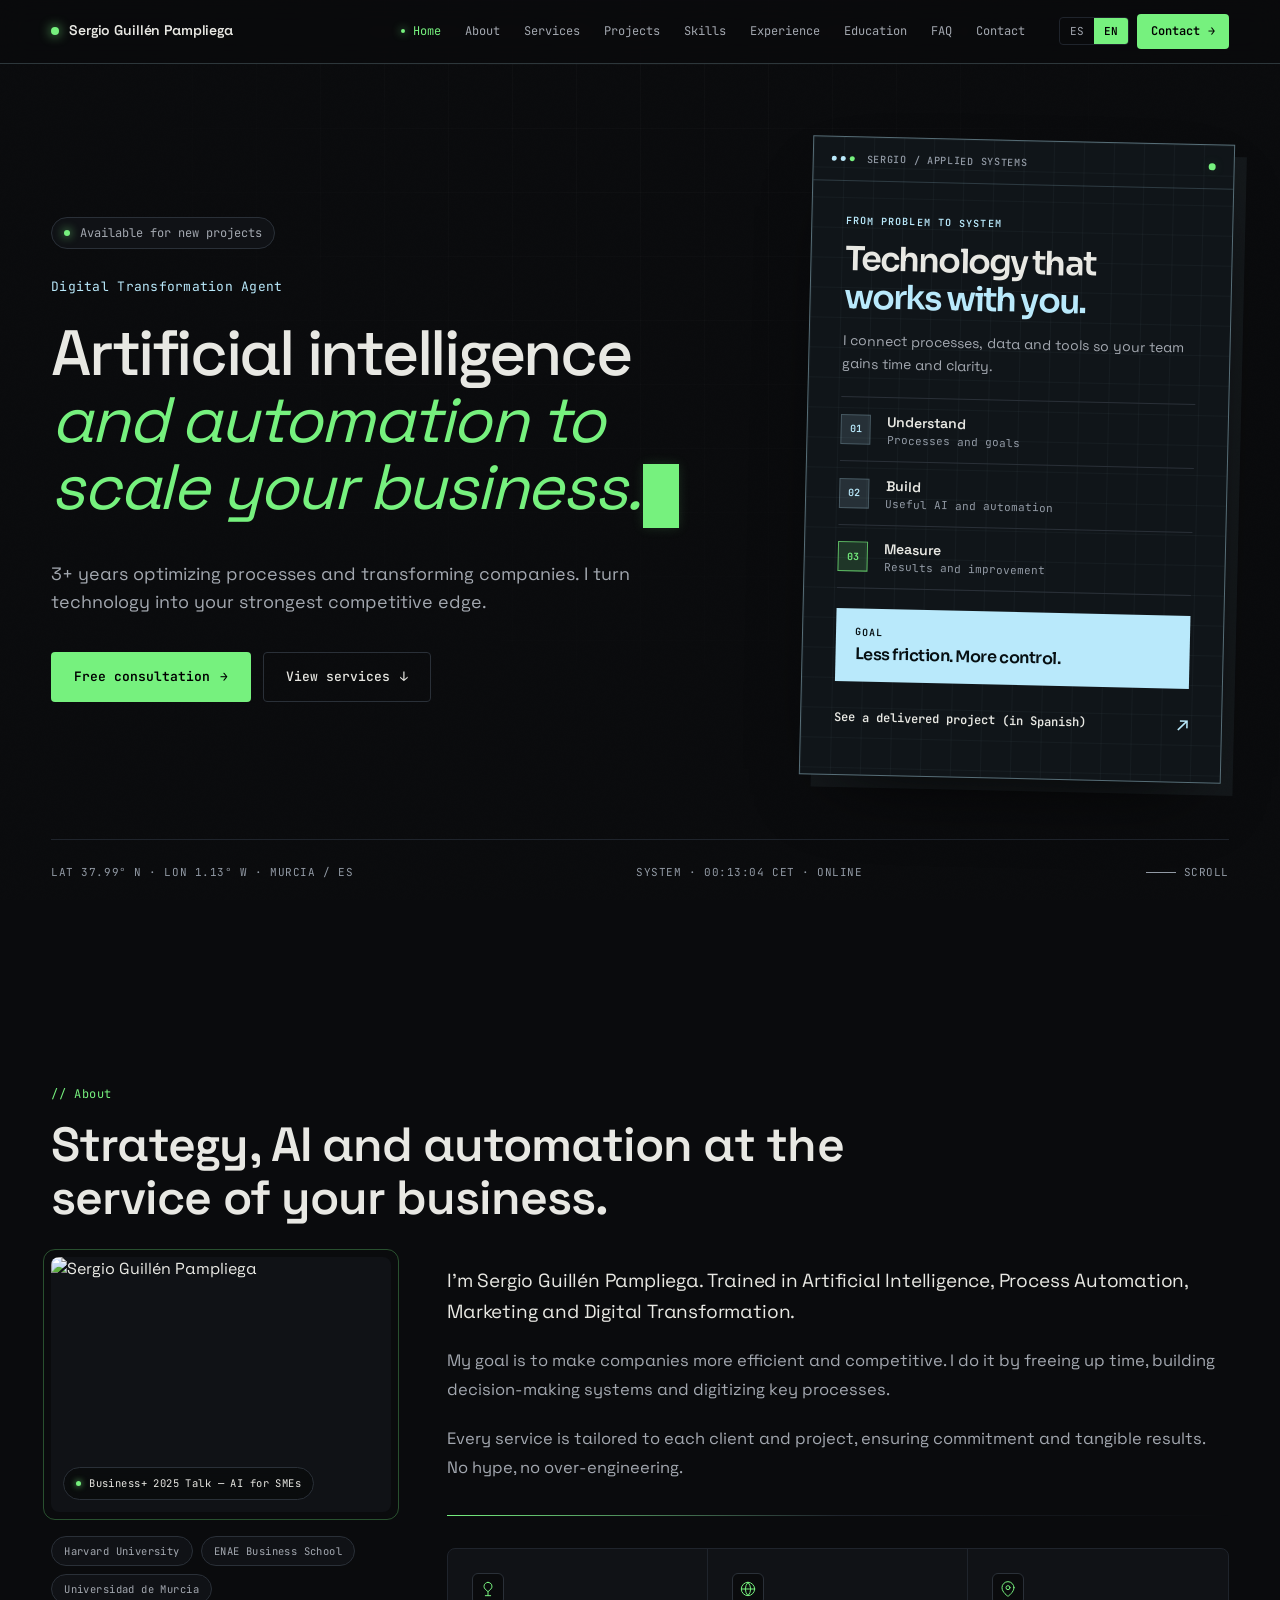
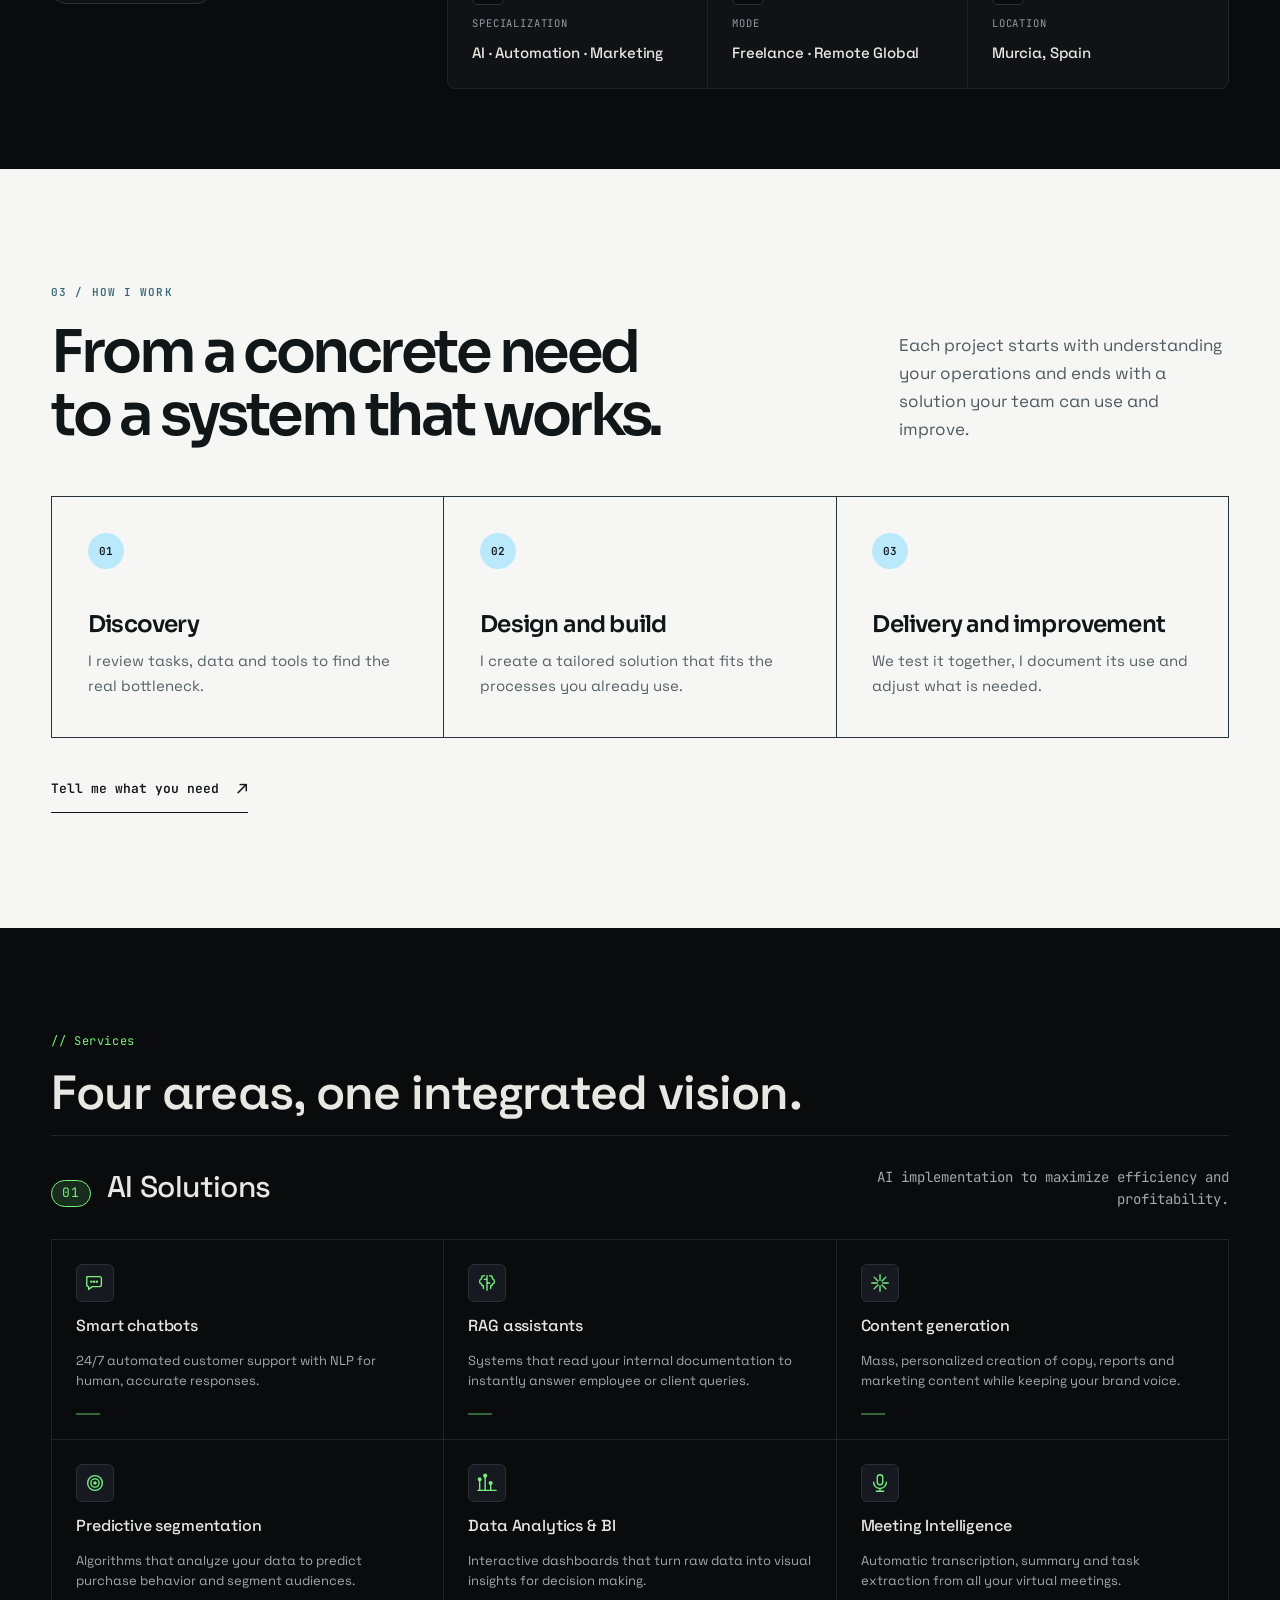
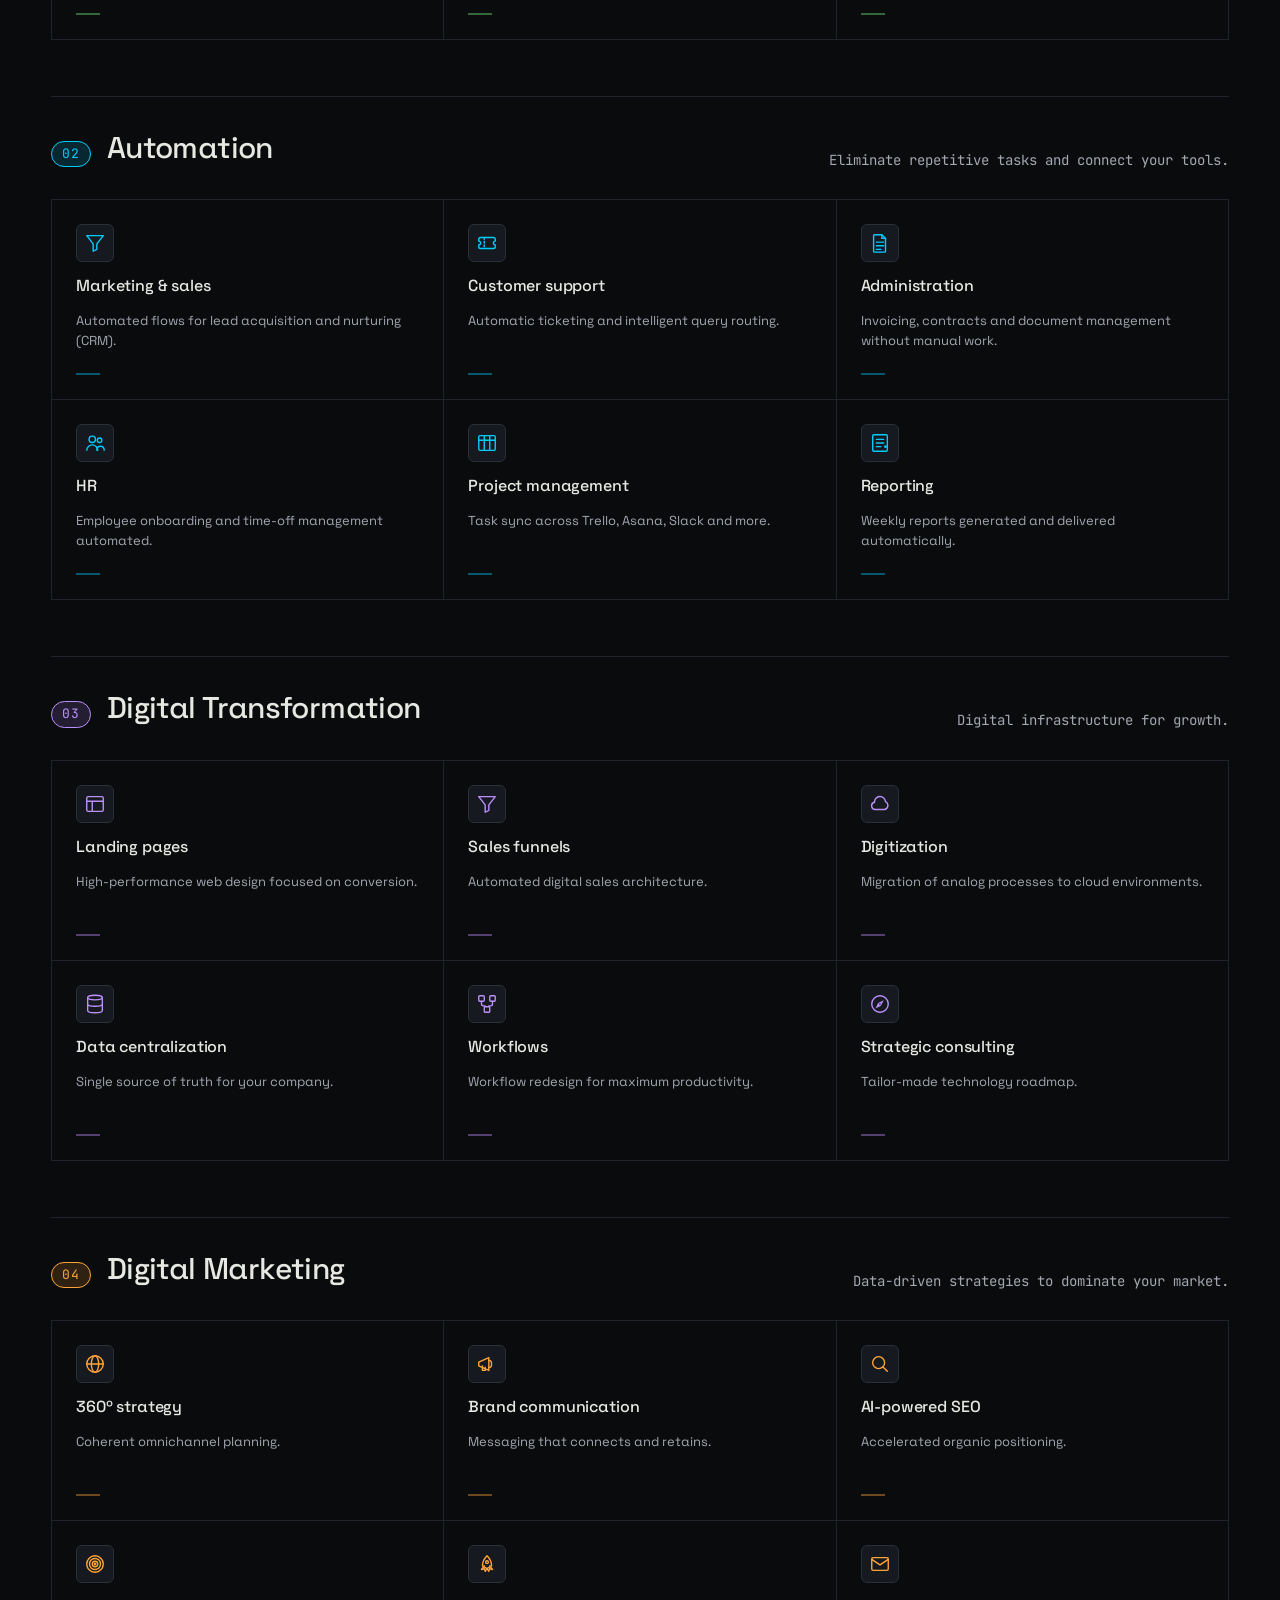
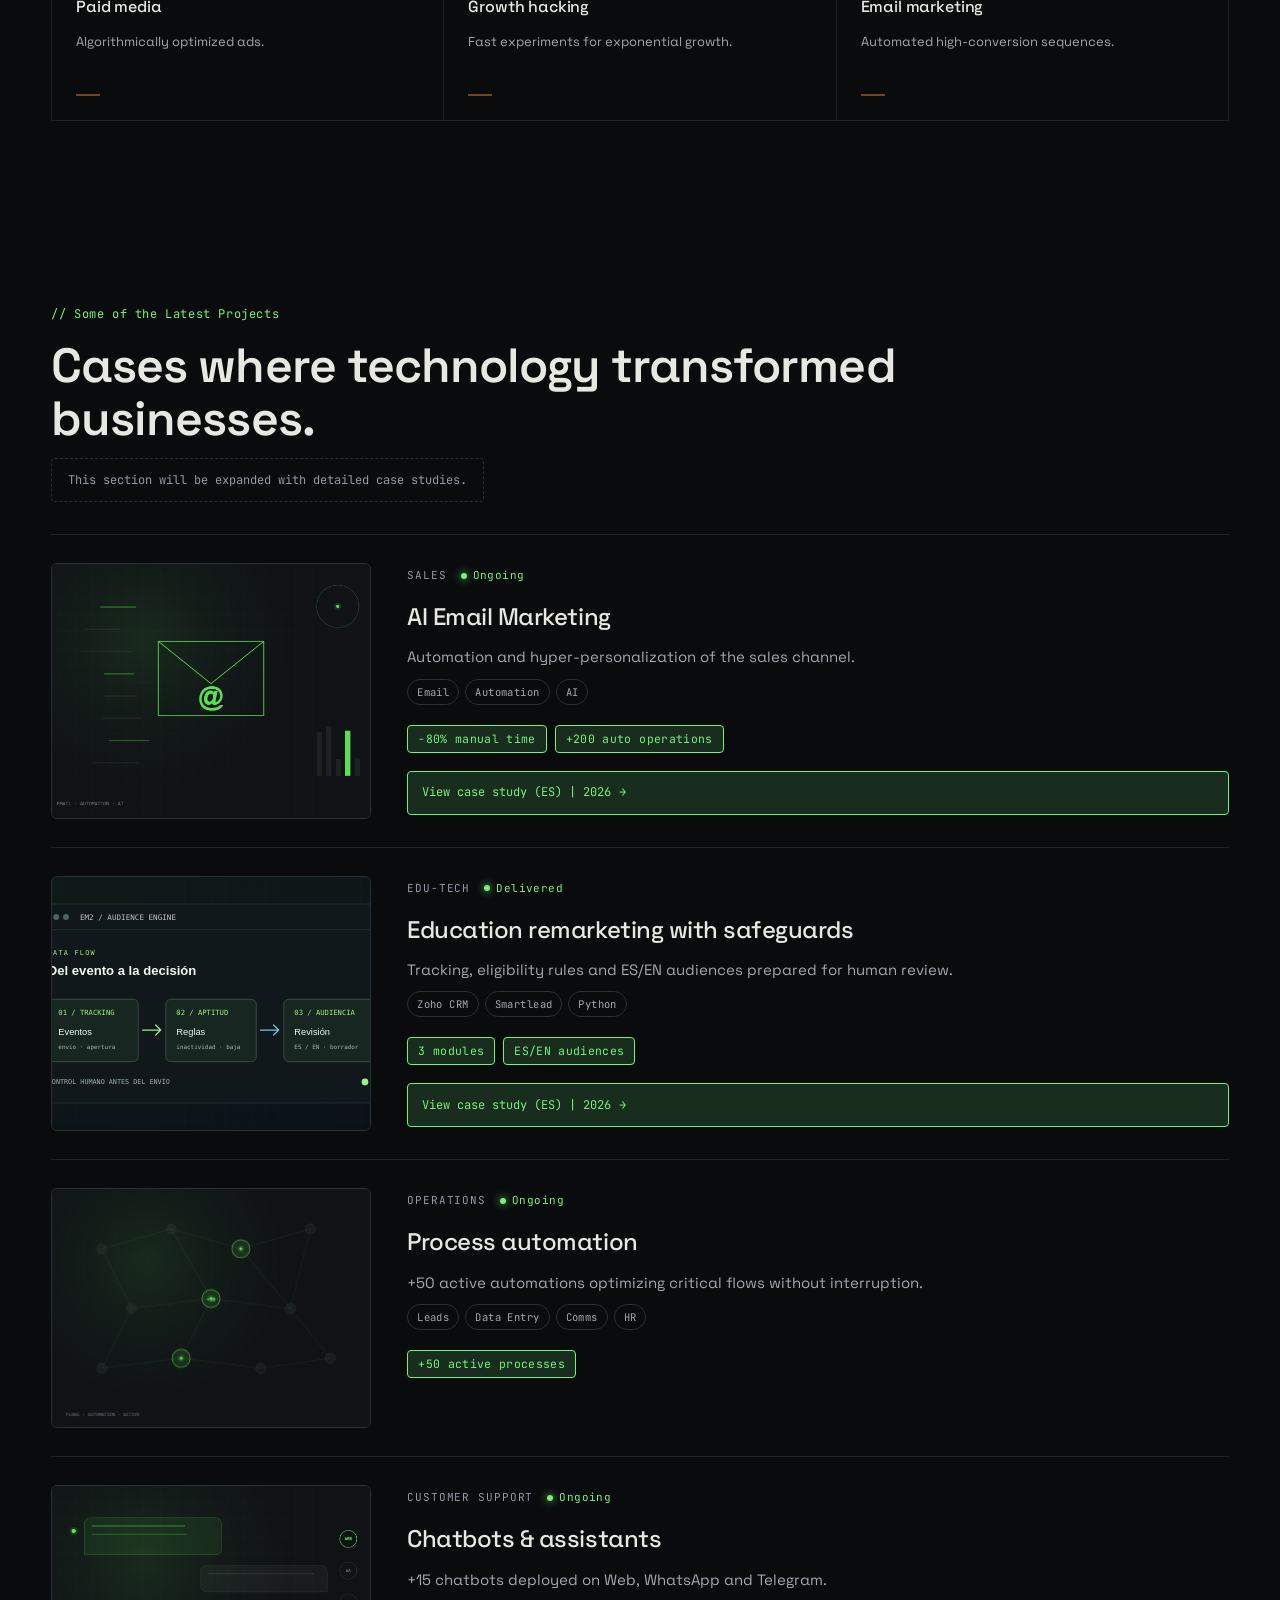
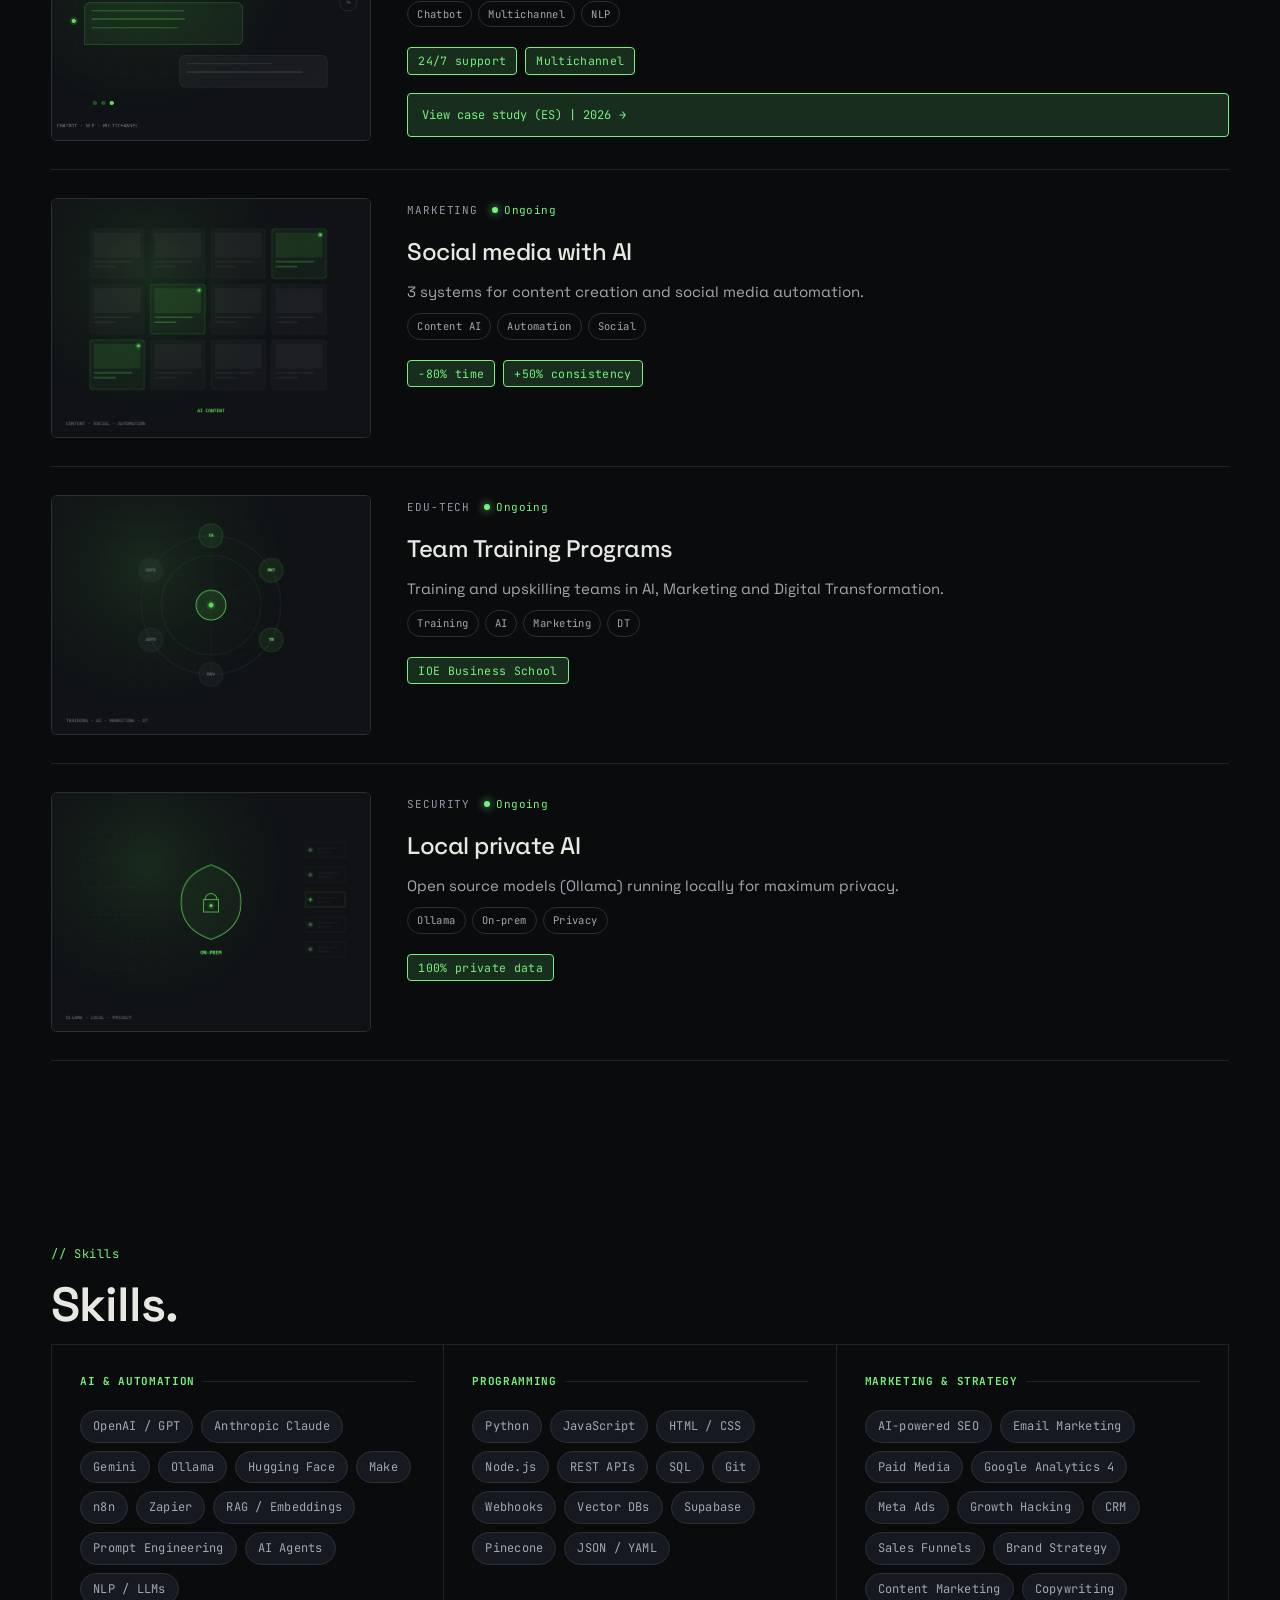
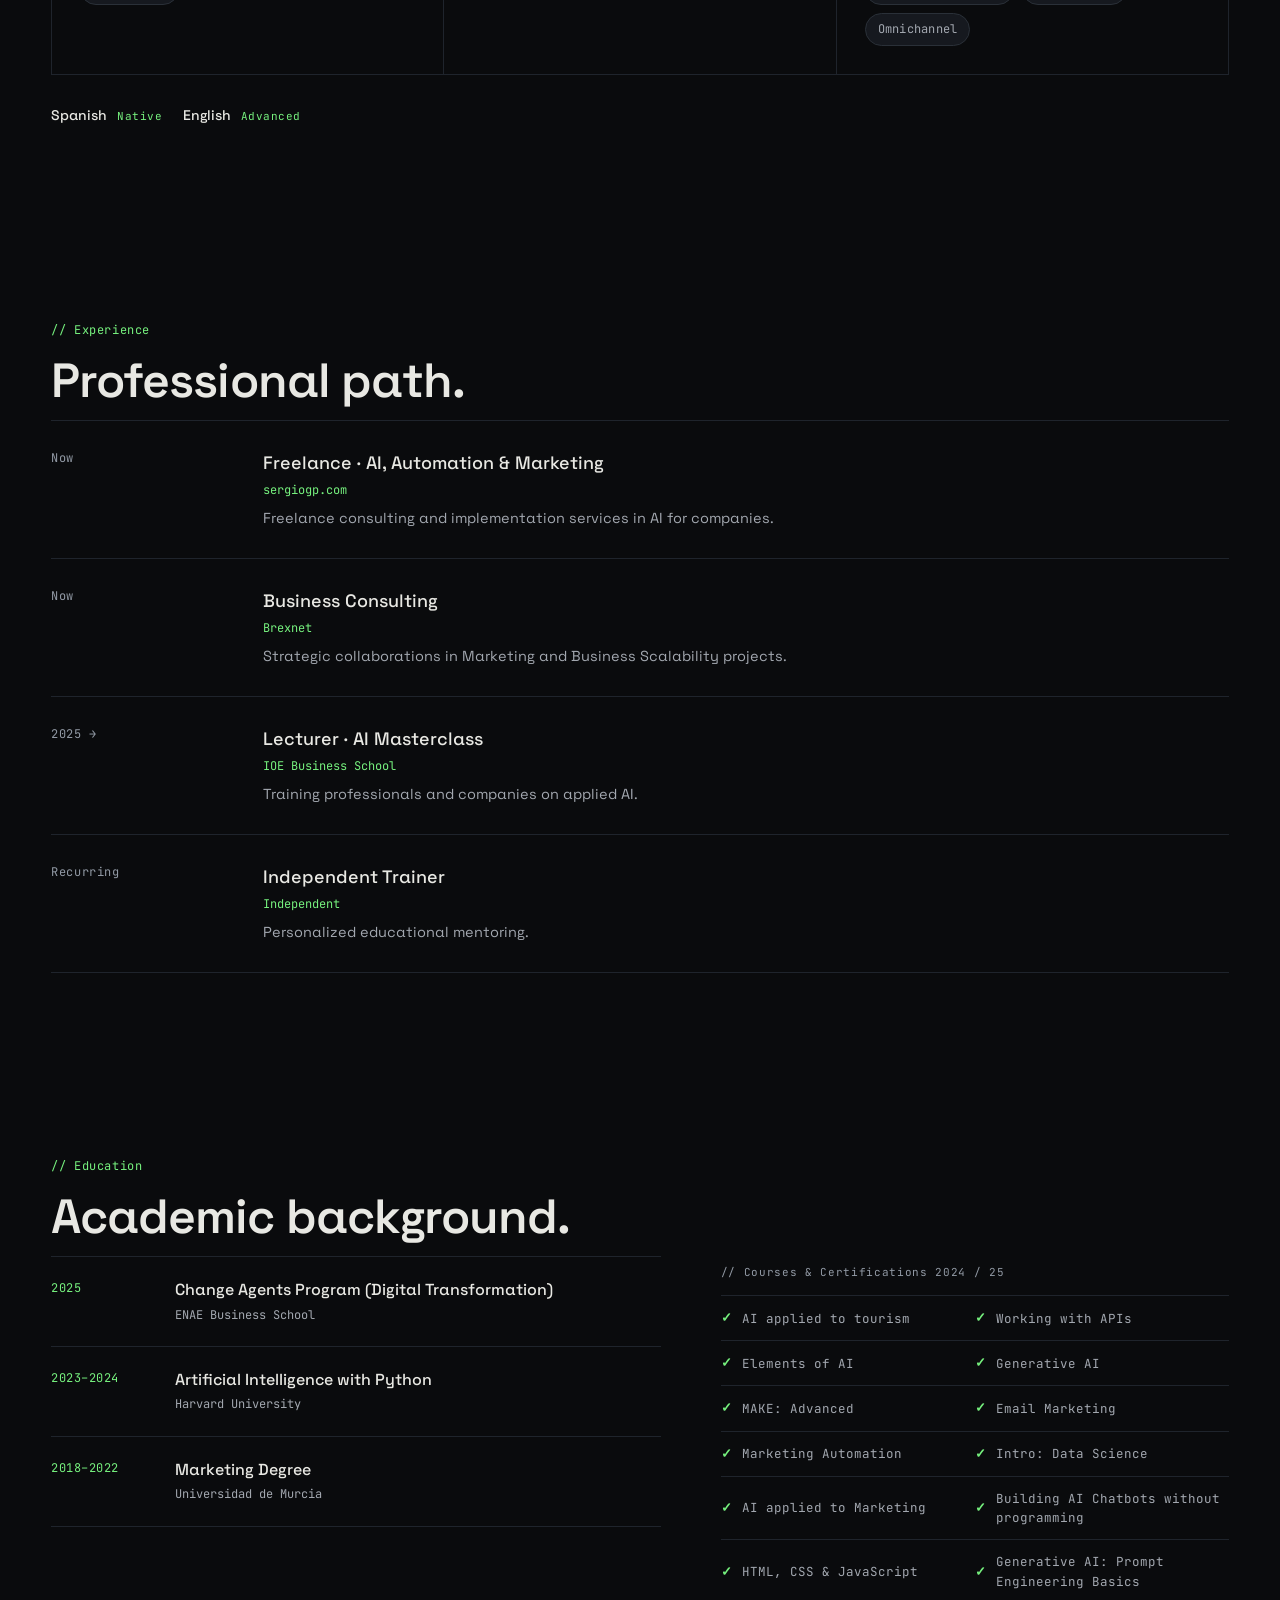
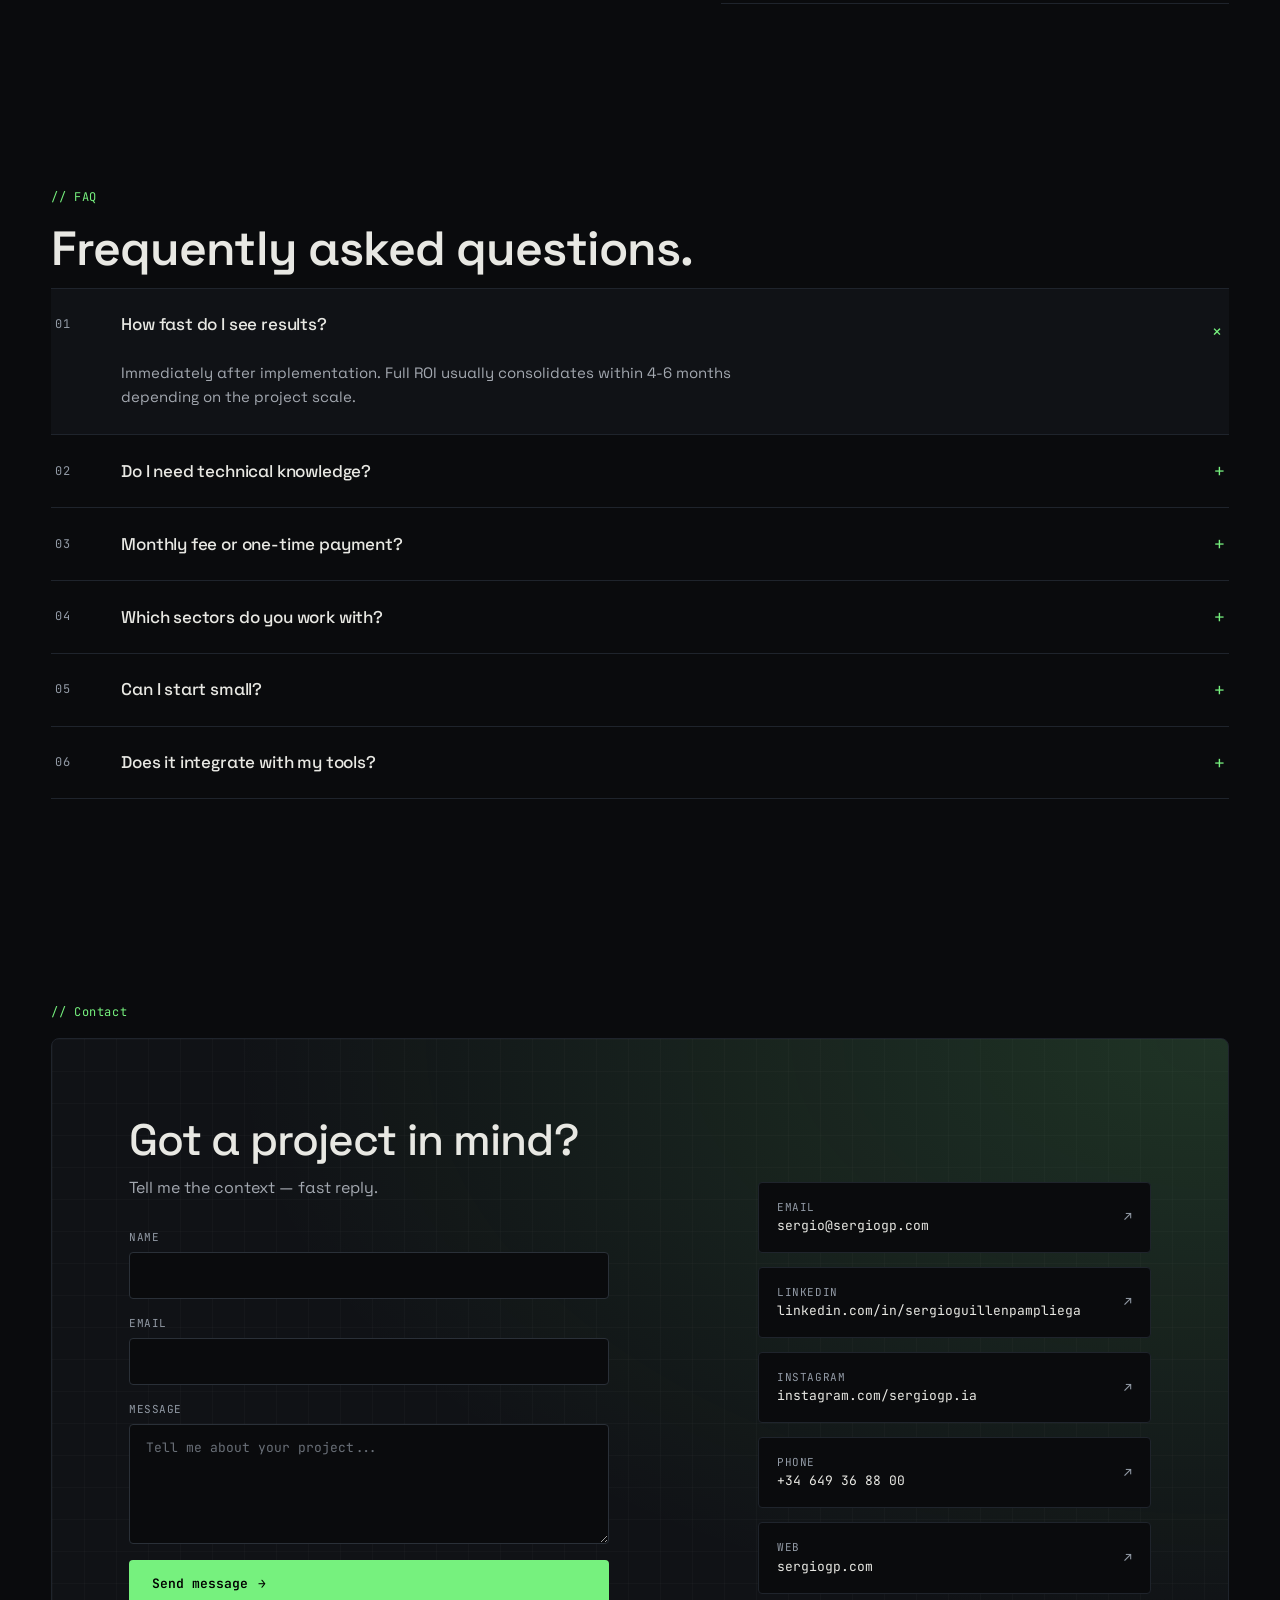
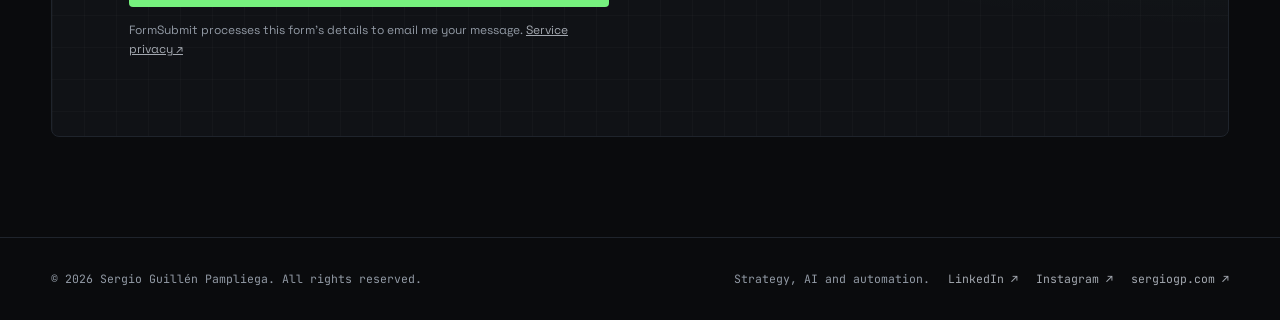
==== index.html @ fd32fcdc "Refine personal landing and document publishing workflow" ====
<!doctype html>
<html lang="es">
<head>
<meta charset="utf-8" />
<meta name="viewport" content="width=device-width, initial-scale=1" />
<title>Sergio Guillén Pampliega — IA, Automatización & Transformación Digital</title>
<meta name="description" content="Freelance experto en Inteligencia Artificial, automatización de procesos y transformación digital. Convierto la tecnología en tu mayor ventaja competitiva." />
<meta name="author" content="Sergio Guillén Pampliega" />
<meta name="theme-color" content="#0a0b0d" />
<link rel="icon" type="image/svg+xml" href="favicon.svg" />
<link rel="canonical" href="https://sergiogp.com/" />

<!-- Open Graph -->
<meta property="og:type" content="website" />
<meta property="og:url" content="https://sergiogp.com/" />
<meta property="og:title" content="Sergio Guillén Pampliega — IA & Automatización" />
<meta property="og:description" content="Freelance experto en IA, automatización y transformación digital. Estrategia y resultados tangibles." />
<meta property="og:image" content="https://res.cloudinary.com/dg3peytgm/image/upload/v1769559402/Ponencia_Recorte_sgw3g4.jpg" />
<meta property="og:locale" content="es_ES" />
<meta property="og:locale:alternate" content="en_US" />

<!-- Twitter -->
<meta name="twitter:card" content="summary_large_image" />
<meta name="twitter:title" content="Sergio Guillén Pampliega — IA & Automatización" />
<meta name="twitter:description" content="Freelance experto en IA, automatización y transformación digital." />
<meta name="twitter:image" content="https://res.cloudinary.com/dg3peytgm/image/upload/v1769559402/Ponencia_Recorte_sgw3g4.jpg" />

<link rel="preconnect" href="https://fonts.googleapis.com">
<link rel="preconnect" href="https://fonts.gstatic.com" crossorigin>
<link href="https://fonts.googleapis.com/css2?family=Space+Grotesk:wght@400;500;600;700&family=JetBrains+Mono:wght@400;500;600&family=Sora:wght@600;700&display=swap" rel="stylesheet">
<link rel="stylesheet" href="styles.css">

<script type="application/ld+json">
{
  "@context": "https://schema.org",
  "@type": "Person",
  "name": "Sergio Guillén Pampliega",
  "url": "https://sergiogp.com",
  "image": "https://res.cloudinary.com/dg3peytgm/image/upload/v1769542383/yo_terraza_celohz.png",
  "jobTitle": "Agente de Transformación Digital · IA & Automatización",
  "email": "mailto:sergio@sergiogp.com",
  "telephone": "+34 649 36 88 00",
  "address": { "@type": "PostalAddress", "addressLocality": "Murcia", "addressCountry": "ES" },
  "sameAs": [
    "https://www.linkedin.com/in/sergioguillenpampliega",
    "https://www.instagram.com/sergiogp.ia/"
  ],
  "alumniOf": [
    { "@type": "EducationalOrganization", "name": "Harvard University" },
    { "@type": "EducationalOrganization", "name": "Universidad de Murcia" },
    { "@type": "EducationalOrganization", "name": "ENAE Business School" }
  ]
}
</script>
</head>
<body>

<a class="skip-link" id="skip-link" href="#main-content">Saltar al contenido</a>

<div class="grid-bg"></div>
<div class="noise"></div>

<header class="nav">
  <div class="nav-inner">
    <a href="#home" class="brand">
      <span class="brand-dot"></span>
      <span class="brand-name">Sergio Guillén Pampliega</span>
    </a>
    <nav class="nav-links" id="nav-links" aria-label="Navegación principal"></nav>
    <div class="nav-actions">
      <div class="lang-switch">
        <button type="button" data-lang="es" class="active" aria-label="Español" aria-pressed="true">ES</button>
        <button type="button" data-lang="en" aria-label="English" aria-pressed="false">EN</button>
      </div>
      <a href="#contact" class="nav-cta"><span class="nav-cta-text">Contacto</span></a>
      <button type="button" class="hamburger" id="hamburger" aria-label="Abrir menú" aria-controls="mobile-menu" aria-expanded="false">
        <span></span><span></span><span></span>
      </button>
    </div>
  </div>
  <div class="mobile-menu" id="mobile-menu">
    <nav class="mobile-nav" id="mobile-nav" aria-label="Navegación móvil"></nav>
  </div>
</header>

<main id="main-content" tabindex="-1">

  <!-- HERO -->
  <section id="home" class="hero" data-screen-label="01 Hero">
    <div class="hero-grid">
      <div class="hero-left">
        <div class="hero-status">
          <span class="dot"></span>
          <span id="hero-status-text">Disponible para nuevos proyectos</span>
        </div>
        <div class="hero-role" id="hero-role">Agente de Transformación Digital</div>
        <h1 class="hero-title" id="hero-title">Inteligencia artificial y automatización para escalar tu negocio.</h1>
        <p class="hero-sub" id="hero-sub">Más de 3 años optimizando procesos y transformando empresas. Convierto la tecnología en tu mayor ventaja competitiva.</p>
        <div class="hero-ctas">
          <a href="#contact" class="btn btn-primary" id="hero-cta-primary">Consultoría gratuita →</a>
          <a href="#services" class="btn btn-ghost" id="hero-cta-secondary">Ver servicios ↓</a>
        </div>
      </div>
      <aside class="hero-system" aria-labelledby="hero-system-heading">
        <div class="system-frame">
          <div class="system-bar">
            <span class="system-mark" aria-hidden="true"><i></i><i></i><i></i></span>
            <span id="system-bar-label">SERGIO / SISTEMAS APLICADOS</span>
            <span class="system-signal" aria-hidden="true"></span>
          </div>
          <div class="system-content">
            <span class="system-kicker" id="system-kicker">DEL PROBLEMA AL SISTEMA</span>
            <h2 class="system-heading" id="hero-system-heading">Tecnología que <em>trabaja contigo.</em></h2>
            <p class="system-intro" id="system-intro">Conecto procesos, datos y herramientas para que tu equipo gane tiempo y claridad.</p>
            <ol class="system-flow" aria-label="Fases del trabajo">
              <li><span class="system-step-num">01</span><div><strong id="system-step-1">Entender</strong><small id="system-step-1-detail">Procesos y objetivos</small></div></li>
              <li><span class="system-step-num">02</span><div><strong id="system-step-2">Construir</strong><small id="system-step-2-detail">IA y automatización útil</small></div></li>
              <li><span class="system-step-num">03</span><div><strong id="system-step-3">Medir</strong><small id="system-step-3-detail">Resultados y mejora</small></div></li>
            </ol>
            <div class="system-result"><span id="system-result-label">OBJETIVO</span><strong id="system-result">Menos fricción. Más control.</strong></div>
            <a class="system-link" href="caso-exito-remarketing-educativo.html"><span id="system-link-text">Ver un proyecto entregado</span><span aria-hidden="true">↗</span></a>
          </div>
        </div>
      </aside>
    </div>
    <div class="hero-meta">
      <span id="hero-coords"></span>
      <span><span id="hero-time-label"></span> · <span id="hero-clock"></span></span>
      <span class="scroll-hint" id="hero-scroll"></span>
    </div>
  </section>

  <!-- ABOUT -->
  <section id="about" data-screen-label="02 About">
    <div class="reveal">
      <div class="kicker" id="about-kicker"></div>
      <h2 class="section-title" id="about-title"></h2>
    </div>
    <div class="about-layout reveal">
      <div class="about-portrait">
        <figure class="about-photo">
          <img id="about-photo-img" alt="" width="1448" height="1070" loading="lazy" decoding="async" />
          <div class="about-photo-frame"></div>
          <figcaption>
            <span class="dot"></span>
            <span id="about-photo-caption"></span>
          </figcaption>
        </figure>
        <div class="about-credentials" id="about-credentials"></div>
      </div>
      <div class="about-content">
        <div class="about-body" id="about-body"></div>
        <div class="about-divider"></div>
        <div class="about-stats-row" id="about-stats"></div>
      </div>
    </div>
  </section>

  <!-- APPROACH -->
  <section id="approach" class="approach-band" data-screen-label="03 Approach">
    <div class="approach-inner">
      <div class="approach-top reveal">
        <span class="approach-kicker" id="approach-kicker">03 / CÓMO TRABAJO</span>
        <h2 id="approach-title">De una necesidad concreta a un sistema que funciona.</h2>
        <p id="approach-intro">Cada proyecto empieza por entender tu operación y termina con una solución que tu equipo puede usar y mejorar.</p>
      </div>
      <ol class="approach-steps reveal">
        <li><span>01</span><h3 id="approach-step-1">Diagnóstico</h3><p id="approach-step-1-detail">Reviso tareas, datos y herramientas para encontrar el cuello de botella real.</p></li>
        <li><span>02</span><h3 id="approach-step-2">Diseño y construcción</h3><p id="approach-step-2-detail">Creo una solución a medida que encaja con los procesos que ya utilizas.</p></li>
        <li><span>03</span><h3 id="approach-step-3">Entrega y mejora</h3><p id="approach-step-3-detail">La pruebo contigo, documento su uso y ajusto lo que haga falta.</p></li>
      </ol>
      <a class="approach-cta" href="#contact"><span id="approach-cta-text">Cuéntame qué necesitas</span><span aria-hidden="true">↗</span></a>
    </div>
  </section>

  <!-- SERVICES (4 areas) -->
  <section id="services" data-screen-label="04 Services">
    <div class="reveal">
      <div class="kicker" id="services-kicker"></div>
      <h2 class="section-title" id="services-title"></h2>
    </div>
    <div class="reveal" id="services-areas"></div>
  </section>

  <!-- PROJECTS -->
  <section id="projects" data-screen-label="05 Projects">
    <div class="reveal">
      <div class="kicker" id="projects-kicker"></div>
      <h2 class="section-title" id="projects-title"></h2>
      <div class="projects-note" id="projects-note"></div>
    </div>
    <div class="projects-list reveal" id="projects-list"></div>
  </section>

  <!-- SKILLS -->
  <section id="skills" data-screen-label="06 Skills">
    <div class="reveal">
      <div class="kicker" id="skills-kicker"></div>
      <h2 class="section-title" id="skills-title"></h2>
    </div>
    <div class="skills-grid reveal" id="skills-grid"></div>
    <div class="langs-inline reveal" id="langs-list"></div>
  </section>

  <!-- EXPERIENCE -->
  <section id="experience" data-screen-label="07 Experience">
    <div class="reveal">
      <div class="kicker" id="experience-kicker"></div>
      <h2 class="section-title" id="experience-title"></h2>
    </div>
    <div class="timeline reveal" id="experience-list"></div>
  </section>

  <!-- EDUCATION + COURSES -->
  <section id="education" data-screen-label="08 Education">
    <div class="reveal">
      <div class="kicker" id="education-kicker"></div>
      <h2 class="section-title" id="education-title"></h2>
    </div>
    <div class="edu-grid">
      <div class="edu-list reveal" id="education-list"></div>
      <div class="reveal">
        <div class="sub-kicker" id="courses-kicker-sub"></div>
        <div class="courses-list" id="courses-list"></div>
      </div>
    </div>
  </section>

  <!-- FAQ -->
  <section id="faq" data-screen-label="09 FAQ">
    <div class="reveal">
      <div class="kicker" id="faq-kicker"></div>
      <h2 class="section-title" id="faq-title"></h2>
    </div>
    <div class="faq-list reveal" id="faq-list"></div>
  </section>

  <!-- CONTACT -->
  <section id="contact" class="contact-section" data-screen-label="10 Contact">
    <div class="reveal">
      <div class="kicker" id="contact-kicker"></div>
    </div>
    <div class="contact-card reveal">
      <div>
        <h2 class="contact-title" id="contact-title"></h2>
        <p class="contact-sub" id="contact-sub"></p>
        <form id="contact-form" class="contact-form" action="https://formsubmit.co/sergio@sergiogp.com" method="POST">
          <input type="hidden" name="_subject" value="Nuevo mensaje desde sergiogp.com" />
          <input type="hidden" name="_next" value="https://sergiogp.com/gracias.html" />
          <input type="hidden" name="_url" value="https://sergiogp.com/#contact" />
          <div class="contact-field">
            <label id="form-label-name" for="contact-name">Nombre</label>
            <input id="contact-name" type="text" name="name" required maxlength="100" autocomplete="name" />
          </div>
          <div class="contact-field">
            <label id="form-label-email" for="contact-email">Email</label>
            <input id="contact-email" type="email" name="email" required maxlength="254" autocomplete="email" />
          </div>
          <div class="contact-field">
            <label id="form-label-message" for="form-msg">Mensaje</label>
            <textarea id="form-msg" name="message" required maxlength="5000"></textarea>
          </div>
          <input type="text" name="_honey" tabindex="-1" autocomplete="off" style="display:none" aria-hidden="true" />
          <button type="submit" class="btn btn-primary">
            <span id="contact-cta-text">Enviar mensaje</span> <span class="arr">→</span>
          </button>
        </form>
        <p class="contact-form-note"><span id="contact-form-note">FormSubmit tramita los datos del formulario para enviarme el mensaje por correo.</span> <a id="contact-privacy-link" href="https://formsubmit.co/privacy" target="_blank" rel="noopener">Privacidad del servicio ↗</a></p>
      </div>
      <div class="contact-info" id="contact-info"></div>
    </div>
  </section>

</main>

<footer>
  <div class="left">
    <span id="footer-rights"></span>
  </div>
  <div class="right">
    <span id="footer-tagline"></span>
    <a href="https://www.linkedin.com/in/sergioguillenpampliega" target="_blank" rel="noopener">LinkedIn ↗</a>
    <a href="https://www.instagram.com/sergiogp.ia/" target="_blank" rel="noopener">Instagram ↗</a>
    <a href="https://sergiogp.com" target="_blank" rel="noopener">sergiogp.com ↗</a>
  </div>
</footer>

<script src="data.js"></script>
<script src="icons.js"></script>
<script src="app.js"></script>
</body>
</html>
---- styles.css ----
/* Identidad personal: verde de sistemas y azul claro de apoyo. */
:root {
  --bg: #0a0b0d;
  --bg-2: #101216;
  --bg-3: #16191f;
  --line: #1f242c;
  --line-2: #2a3038;
  --fg: #e8e8e3;
  --fg-2: #a3a8b0;
  --fg-3: #929aa5;
  --accent: oklch(0.86 0.19 145);
  --accent-2: oklch(0.7 0.15 145);
  --accent-glow: oklch(0.86 0.19 145 / 0.15);
  --brand-blue: #b9e9fb;
  --brand-blue-soft: rgba(185, 233, 251, 0.13);
  --warn: oklch(0.8 0.15 60);
  --font-sans: "Space Grotesk", "Helvetica Neue", Helvetica, Arial, sans-serif;
  --font-display: "Sora", "Space Grotesk", Helvetica, Arial, sans-serif;
  --font-mono: "JetBrains Mono", ui-monospace, "SF Mono", Menlo, monospace;
  --maxw: 1280px;
  --pad: clamp(20px, 4vw, 60px);
  --r: 4px;
}

* { box-sizing: border-box; }
html, body { margin: 0; padding: 0; }
html { scroll-behavior: smooth; color-scheme: dark; }
button, a { touch-action: manipulation; }
:where(a, button, input, textarea, summary):focus-visible {
  outline: 2px solid var(--brand-blue);
  outline-offset: 4px;
}
.skip-link {
  position: fixed;
  top: 8px;
  left: var(--pad);
  z-index: 100;
  transform: translateY(-160%);
  padding: 10px 14px;
  background: var(--brand-blue);
  color: #0a0b0d;
  font: 600 13px var(--font-mono);
  text-decoration: none;
}
.skip-link:focus { transform: translateY(0); }
body {
  font-family: var(--font-sans);
  background: var(--bg);
  color: var(--fg);
  font-size: 16px;
  line-height: 1.55;
  font-feature-settings: "ss01", "ss02";
  overflow-x: hidden;
  -webkit-font-smoothing: antialiased;
}

/* Background grid */
.grid-bg {
  position: fixed;
  inset: 0;
  background-image:
    linear-gradient(to right, rgba(255,255,255,0.025) 1px, transparent 1px),
    linear-gradient(to bottom, rgba(255,255,255,0.025) 1px, transparent 1px);
  background-size: 64px 64px;
  pointer-events: none;
  z-index: 0;
  mask-image: radial-gradient(ellipse at top, black 0%, transparent 70%);
}
.noise {
  position: fixed;
  inset: 0;
  pointer-events: none;
  z-index: 1;
  opacity: 0.03;
  mix-blend-mode: overlay;
  background-image: url("data:image/svg+xml;utf8,<svg xmlns='http://www.w3.org/2000/svg' width='200' height='200'><filter id='n'><feTurbulence type='fractalNoise' baseFrequency='0.9' numOctaves='2'/></filter><rect width='100%' height='100%' filter='url(%23n)' opacity='0.6'/></svg>");
}

/* TOP NAV */
.nav {
  position: fixed;
  top: 0; left: 0; right: 0;
  z-index: 50;
  backdrop-filter: blur(14px);
  background: rgba(10, 11, 13, 0.72);
  border-bottom: 1px solid rgba(185, 233, 251, 0.2);
}
.nav-inner {
  max-width: var(--maxw);
  margin: 0 auto;
  padding: 14px var(--pad);
  display: flex;
  align-items: center;
  gap: 24px;
}
.brand {
  display: flex;
  align-items: center;
  gap: 10px;
  font-family: var(--font-sans);
  font-size: 14px;
  letter-spacing: -0.01em;
  color: var(--fg);
  text-decoration: none;
  white-space: nowrap;
  flex-shrink: 0;
}
.brand-dot {
  width: 8px; height: 8px;
  background: var(--accent);
  box-shadow: 0 0 12px var(--accent);
  border-radius: 50%;
  animation: pulse 2s infinite ease-in-out;
  flex-shrink: 0;
}
@keyframes pulse {
  0%, 100% { opacity: 1; transform: scale(1); }
  50% { opacity: 0.55; transform: scale(0.85); }
}
.brand-name { font-weight: 600; }

.nav-links {
  display: flex;
  gap: 4px;
  margin-left: auto;
  font-family: var(--font-mono);
  font-size: 12px;
}
.nav-links a {
  color: var(--fg-2);
  text-decoration: none;
  padding: 6px 10px;
  border-radius: var(--r);
  transition: color 0.2s, background 0.2s;
  position: relative;
  white-space: nowrap;
}
.nav-links a:hover { color: var(--fg); background: var(--bg-3); }
.nav-links a.active {
  color: var(--accent);
}
.nav-links a.active::before {
  content: ""; position: absolute; left: 4px; top: 50%; transform: translateY(-50%);
  width: 4px; height: 4px; background: var(--accent); border-radius: 50%;
  box-shadow: 0 0 8px var(--accent);
}
.nav-links a.active { padding-left: 16px; }

.nav-actions {
  display: flex;
  align-items: center;
  gap: 8px;
}
.lang-switch {
  display: flex;
  border: 1px solid var(--line);
  border-radius: var(--r);
  overflow: hidden;
  font-family: var(--font-mono);
  font-size: 11px;
}
.lang-switch button {
  background: transparent;
  border: none;
  color: var(--fg-2);
  padding: 6px 10px;
  cursor: pointer;
  font-family: inherit;
  font-size: inherit;
  transition: background 0.2s, color 0.2s;
}
.lang-switch button.active {
  background: var(--accent);
  color: #000;
  font-weight: 600;
}
.lang-switch button:not(.active):hover { color: var(--fg); background: var(--bg-3); }

.nav-cta {
  background: var(--accent);
  color: #000;
  border: none;
  padding: 8px 14px;
  border-radius: var(--r);
  font-family: var(--font-mono);
  font-size: 12px;
  font-weight: 600;
  cursor: pointer;
  text-decoration: none;
  transition: transform 0.15s, box-shadow 0.2s;
  display: inline-flex;
  align-items: center;
  gap: 8px;
}
.nav-cta:hover {
  transform: translateY(-1px);
  box-shadow: 0 6px 20px var(--accent-glow);
}
.nav-cta::after { content: "→"; transition: transform 0.2s; }
.nav-cta:hover::after { transform: translateX(3px); }

.hamburger {
  display: none;
  width: 42px;
  height: 42px;
  padding: 10px;
  flex-direction: column;
  justify-content: center;
  gap: 5px;
  background: var(--bg-2);
  border: 1px solid var(--line-2);
  border-radius: var(--r);
  color: var(--fg);
  cursor: pointer;
}
.hamburger span {
  display: block;
  width: 100%;
  height: 2px;
  background: currentColor;
  transition: transform 0.2s, opacity 0.2s;
}
.hamburger.open span:first-child { transform: translateY(7px) rotate(45deg); }
.hamburger.open span:nth-child(2) { opacity: 0; }
.hamburger.open span:last-child { transform: translateY(-7px) rotate(-45deg); }

/* MOBILE MENU */
.mobile-menu {
  display: none;
  position: absolute;
  top: 100%; left: 0; right: 0;
  height: calc(100dvh - 70px);
  background: var(--bg);
  backdrop-filter: blur(20px);
  z-index: 49;
  padding: 24px var(--pad);
  overflow-y: auto;
  transform: translateY(-10px);
  opacity: 0;
  transition: opacity 0.3s, transform 0.3s;
  pointer-events: none;
}
.mobile-menu.open {
  display: block;
  transform: translateY(0);
  opacity: 1;
  pointer-events: auto;
}
.mobile-nav {
  display: flex;
  flex-direction: column;
  gap: 0;
}
.mobile-nav a {
  display: flex;
  align-items: center;
  gap: 12px;
  padding: 18px 0;
  border-bottom: 1px solid var(--line);
  color: var(--fg);
  text-decoration: none;
  font-family: var(--font-sans);
  font-size: 18px;
  font-weight: 500;
  letter-spacing: -0.01em;
  transition: color 0.2s, padding-left 0.2s;
}
.mobile-nav a:first-child { border-top: 1px solid var(--line); }
.mobile-nav a:hover,
.mobile-nav a:active {
  color: var(--accent);
  padding-left: 8px;
}
.mobile-nav a::before {
  content: "";
  width: 6px; height: 6px;
  border-radius: 50%;
  background: var(--line-2);
  flex-shrink: 0;
  transition: background 0.2s, box-shadow 0.2s;
}
.mobile-nav a:hover::before,
.mobile-nav a:active::before {
  background: var(--accent);
  box-shadow: 0 0 8px var(--accent);
}
body.menu-open { overflow: hidden; }

/* MAIN */
main { position: relative; z-index: 2; }
section {
  scroll-margin-top: 80px;
  padding: 100px var(--pad) 80px;
  max-width: var(--maxw);
  margin: 0 auto;
  position: relative;
}
.kicker {
  font-family: var(--font-mono);
  font-size: 12px;
  color: var(--accent);
  letter-spacing: 0.05em;
  margin-bottom: 16px;
  display: inline-flex;
  align-items: center;
  gap: 8px;
}
.section-title {
  font-size: clamp(28px, 4vw, 48px);
  font-weight: 600;
  letter-spacing: -0.02em;
  line-height: 1.1;
  margin: 0 0 12px;
  text-wrap: pretty;
  max-width: 900px;
}
.section-sub {
  color: var(--fg-2);
  font-size: 16px;
  max-width: 720px;
  margin: 0 0 40px;
}

/* HERO */
.hero {
  min-height: 100vh;
  padding-top: 140px;
  padding-bottom: 100px;
  display: flex;
  flex-direction: column;
  justify-content: center;
  position: relative;
}
.hero-grid {
  display: grid;
  grid-template-columns: minmax(0, 1.25fr) minmax(0, 0.75fr);
  gap: clamp(32px, 4vw, 56px);
  align-items: center;
}
/* Visual de trabajo: estructura de interfaz, sin cifras simuladas. */
.hero-system {
  min-width: 0;
  transform: rotate(1.3deg);
  transition: transform 420ms cubic-bezier(0.2, 0.8, 0.2, 1);
}
.hero-system:hover { transform: rotate(0deg) translateY(-5px); }
.system-frame {
  position: relative;
  overflow: hidden;
  border: 1px solid rgba(185, 233, 251, 0.42);
  background: #101519;
  box-shadow: 0 32px 80px -38px #000, 12px 12px 0 rgba(185, 233, 251, 0.06);
}
.system-frame::before {
  content: "";
  position: absolute;
  inset: 0;
  pointer-events: none;
  background-image: linear-gradient(to right, rgba(185,233,251,.035) 1px, transparent 1px), linear-gradient(to bottom, rgba(185,233,251,.035) 1px, transparent 1px);
  background-size: 30px 30px;
}
.system-bar {
  position: relative;
  display: flex;
  align-items: center;
  gap: 12px;
  min-height: 44px;
  padding: 10px 18px;
  border-bottom: 1px solid rgba(185, 233, 251, 0.18);
  color: var(--fg-3);
  font: 500 10px var(--font-mono);
  letter-spacing: 0.07em;
}
.system-mark { display: flex; gap: 4px; }
.system-mark i { width: 5px; height: 5px; background: var(--brand-blue); border-radius: 50%; }
.system-mark i:last-child { background: var(--accent); }
.system-signal { width: 7px; height: 7px; margin-left: auto; border-radius: 50%; background: var(--accent); box-shadow: 0 0 12px var(--accent-glow); animation: pulse 2.4s ease-in-out infinite; }
.system-content { position: relative; padding: clamp(22px, 2.6vw, 36px); }
.system-kicker { display: block; margin-bottom: 14px; color: var(--brand-blue); font: 600 10px var(--font-mono); letter-spacing: 0.11em; }
.system-heading { margin: 0 0 13px; font: 600 clamp(25px, 2.6vw, 36px)/1.13 var(--font-display); letter-spacing: -0.055em; text-wrap: balance; }
.system-heading em { color: var(--brand-blue); font-style: normal; }
.system-intro { margin: 0 0 22px; color: var(--fg-2); font-size: 14px; line-height: 1.6; }
.system-flow { margin: 0; padding: 0; list-style: none; }
.system-flow li { display: grid; grid-template-columns: 34px 1fr; align-items: center; gap: 12px; min-height: 64px; border-top: 1px solid var(--line-2); }
.system-flow li:last-child { border-bottom: 1px solid var(--line-2); }
.system-step-num { display: grid; width: 30px; height: 30px; place-items: center; background: var(--brand-blue-soft); border: 1px solid rgba(185,233,251,.22); color: var(--brand-blue); font: 600 10px var(--font-mono); }
.system-flow li:last-child .system-step-num { background: var(--accent-glow); border-color: var(--accent-2); color: var(--accent); }
.system-flow strong, .system-flow small { display: block; }
.system-flow strong { color: var(--fg); font: 600 14px var(--font-sans); }
.system-flow small { margin-top: 2px; color: var(--fg-3); font: 11px var(--font-mono); }
.system-result { display: grid; gap: 5px; margin-top: 20px; padding: 17px 19px; background: var(--brand-blue); color: #071013; }
.system-result span { font: 600 10px var(--font-mono); letter-spacing: 0.1em; }
.system-result strong { font: 600 16px var(--font-display); letter-spacing: -0.03em; }
.system-link { display: flex; justify-content: space-between; align-items: center; min-height: 46px; margin-top: 13px; color: var(--fg); text-decoration: none; font: 600 12px var(--font-mono); }
.system-link span:last-child { color: var(--brand-blue); font-size: 19px; transition: transform 180ms ease; }
.system-link:hover span:last-child, .system-link:focus-visible span:last-child { transform: translate(3px, -3px); }
.hero-status {
  display: inline-flex;
  align-items: center;
  gap: 10px;
  padding: 6px 12px;
  border: 1px solid var(--line-2);
  border-radius: 100px;
  font-family: var(--font-mono);
  font-size: 12px;
  color: var(--fg-2);
  background: var(--bg-2);
  margin-bottom: 28px;
}
.hero-status .dot {
  width: 6px; height: 6px; background: var(--accent);
  border-radius: 50%;
  box-shadow: 0 0 10px var(--accent);
  animation: pulse 2s infinite;
}
.hero-role {
  font-family: var(--font-mono);
  color: var(--brand-blue);
  font-size: 13px;
  margin-bottom: 22px;
  letter-spacing: 0.02em;
}
.hero-title {
  font-size: clamp(38px, 5vw, 64px);
  font-weight: 500;
  letter-spacing: -0.035em;
  line-height: 1.05;
  margin: 0 0 32px;
  white-space: pre-line;
  max-width: 720px;
}
.hero-title .hl {
  color: var(--accent);
  font-style: italic;
  font-weight: 400;
}
.hero-sub {
  font-size: clamp(16px, 1.4vw, 19px);
  color: var(--fg-2);
  max-width: 640px;
  margin: 0 0 36px;
  line-height: 1.55;
}
.hero-ctas {
  display: flex;
  gap: 12px;
  flex-wrap: wrap;
}
.btn {
  display: inline-flex;
  align-items: center;
  gap: 10px;
  padding: 14px 22px;
  border-radius: var(--r);
  font-family: var(--font-mono);
  font-size: 13px;
  font-weight: 500;
  text-decoration: none;
  cursor: pointer;
  border: 1px solid transparent;
  transition: transform 0.15s, background 0.2s, border-color 0.2s, box-shadow 0.2s;
}
.btn-primary {
  background: var(--accent);
  color: #000;
  font-weight: 600;
}
.btn-primary:hover {
  transform: translateY(-2px);
  box-shadow: 0 10px 30px var(--accent-glow);
}
.btn-ghost {
  background: transparent;
  color: var(--fg);
  border-color: var(--line-2);
}
.btn-ghost:hover {
  border-color: var(--brand-blue);
  color: var(--brand-blue);
}
.btn .arr { transition: transform 0.2s; }
.btn:hover .arr { transform: translateX(4px); }

.hero-meta {
  margin-top: 60px;
  padding-top: 24px;
  border-top: 1px solid var(--line);
  display: flex;
  justify-content: space-between;
  align-items: end;
  gap: 24px;
  font-family: var(--font-mono);
  font-size: 11px;
  color: var(--fg-3);
  letter-spacing: 0.05em;
  flex-wrap: wrap;
}
.hero-meta .scroll-hint {
  display: inline-flex;
  align-items: center;
  gap: 8px;
}
.hero-meta .scroll-hint::before {
  content: "";
  width: 30px; height: 1px; background: var(--fg-3);
}

/* ABOUT — premium editorial layout */
.about-layout {
  display: grid;
  grid-template-columns: 340px 1fr;
  gap: 56px;
  align-items: start;
  margin-top: 32px;
}
.about-portrait {
  display: flex;
  flex-direction: column;
  gap: 24px;
  position: sticky;
  top: 100px;
}
.about-photo {
  margin: 0;
  position: relative;
  border-radius: 8px;
  overflow: visible;
  background: var(--bg-2);
  aspect-ratio: 4/3;
  width: 100%;
}
.about-photo img {
  width: 100%; height: 100%;
  object-fit: cover;
  display: block;
  border-radius: 8px;
  filter: contrast(1.03) saturate(0.92);
  position: relative;
  z-index: 1;
}
.about-photo-frame {
  position: absolute;
  inset: -8px;
  border: 1px solid var(--accent);
  border-radius: 12px;
  opacity: 0.3;
  pointer-events: none;
  z-index: 0;
}
.about-photo figcaption {
  position: absolute;
  left: 12px; bottom: 12px;
  display: inline-flex;
  align-items: center;
  gap: 8px;
  padding: 7px 12px;
  background: rgba(10, 11, 13, 0.82);
  backdrop-filter: blur(10px);
  border: 1px solid var(--line-2);
  border-radius: 100px;
  font-family: var(--font-mono);
  font-size: 10.5px;
  color: var(--fg);
  letter-spacing: 0.04em;
  z-index: 2;
}
.about-photo figcaption .dot {
  width: 5px; height: 5px;
  background: var(--accent);
  border-radius: 50%;
  box-shadow: 0 0 6px var(--accent);
}
.about-credentials {
  display: flex;
  flex-wrap: wrap;
  gap: 8px;
}
.about-cred {
  font-family: var(--font-mono);
  font-size: 10.5px;
  letter-spacing: 0.04em;
  padding: 6px 12px;
  border: 1px solid var(--line-2);
  border-radius: 100px;
  color: var(--fg-2);
  background: var(--bg-2);
  transition: border-color 0.2s, color 0.2s;
}
.about-cred:hover {
  border-color: var(--accent);
  color: var(--accent);
}
.about-content {
  display: flex;
  flex-direction: column;
  gap: 0;
  padding-top: 8px;
}
.about-body p {
  color: var(--fg-2);
  margin: 0 0 20px;
  font-size: 16.5px;
  line-height: 1.75;
}
.about-body p:first-child {
  color: var(--fg);
  font-size: 19px;
  font-weight: 400;
  line-height: 1.65;
  letter-spacing: -0.01em;
}
.about-body p:last-child {
  margin-bottom: 0;
}
.about-divider {
  width: 100%;
  height: 1px;
  background: linear-gradient(to right, var(--accent), var(--line), transparent);
  margin: 32px 0;
}
.about-stats-row {
  display: grid;
  grid-template-columns: repeat(3, 1fr);
  gap: 0;
  border: 1px solid var(--line);
  border-radius: 8px;
  overflow: hidden;
  background: var(--bg-2);
}
.about-stat-card {
  padding: 24px;
  display: flex;
  flex-direction: column;
  gap: 10px;
  position: relative;
  transition: background 0.3s;
}
.about-stat-card:not(:last-child) {
  border-right: 1px solid var(--line);
}
.about-stat-card:hover {
  background: var(--bg-3);
}
.about-stat-card::before {
  content: "";
  position: absolute;
  top: 0; left: 0; right: 0;
  height: 2px;
  background: var(--accent);
  opacity: 0;
  transition: opacity 0.3s;
}
.about-stat-card:hover::before { opacity: 1; }
.about-stat-icon {
  width: 32px; height: 32px;
  border: 1px solid var(--line-2);
  border-radius: 6px;
  background: var(--bg);
  color: var(--accent);
  display: inline-flex;
  align-items: center;
  justify-content: center;
}
.about-stat-k {
  font-family: var(--font-mono);
  font-size: 10.5px;
  color: var(--fg-3);
  letter-spacing: 0.08em;
}
.about-stat-v {
  font-size: 15px;
  font-weight: 500;
  color: var(--fg);
  letter-spacing: -0.01em;
}

/* Bloque editorial claro: ritmo visual compartido, contenido personal. */
.approach-band {
  max-width: none;
  margin: 0;
  padding: 0;
  background: #f6f7f5;
  color: #111619;
}
.approach-inner { max-width: var(--maxw); margin: 0 auto; padding: clamp(72px, 9vw, 124px) var(--pad); }
.approach-top { display: grid; grid-template-columns: minmax(0, 1fr) minmax(220px, .42fr); align-items: end; gap: 22px clamp(32px, 5vw, 80px); margin-bottom: 48px; }
.approach-kicker { grid-column: 1 / -1; color: #3b6778; font: 600 11px var(--font-mono); letter-spacing: .1em; }
.approach-top h2 { max-width: 800px; margin: 0; font: 600 clamp(34px, 4.6vw, 64px)/1.08 var(--font-display); letter-spacing: -.06em; text-wrap: balance; }
.approach-top p { max-width: 380px; margin: 0 0 5px; color: #4d5a60; font-size: 17px; line-height: 1.65; }
.approach-steps { display: grid; grid-template-columns: repeat(3, minmax(0, 1fr)); gap: 1px; margin: 0; padding: 1px; list-style: none; background: #26333a; }
.approach-steps li { min-width: 0; min-height: 240px; padding: clamp(24px, 2.8vw, 38px); background: #f6f7f5; transition: background 200ms ease; }
.approach-steps li:hover { background: #eaf4f7; }
.approach-steps li > span { display: grid; width: 36px; height: 36px; place-items: center; margin-bottom: 42px; border-radius: 50%; background: #b9e9fb; font: 600 11px var(--font-mono); }
.approach-steps h3 { margin: 0 0 11px; font: 600 clamp(18px, 1.8vw, 25px)/1.2 var(--font-display); letter-spacing: -.035em; }
.approach-steps p { max-width: 340px; margin: 0; color: #536066; font-size: 15px; line-height: 1.65; }
.approach-cta { display: inline-flex; align-items: center; gap: 18px; min-height: 48px; margin-top: 27px; border-bottom: 1px solid #111619; color: #111619; font: 600 13px var(--font-mono); text-decoration: none; }
.approach-cta span:last-child { font-size: 18px; transition: transform 180ms ease; }
.approach-cta:hover span:last-child, .approach-cta:focus-visible span:last-child { transform: translate(3px, -3px); }
.approach-band :where(a):focus-visible { outline-color: #111619; }

/* SERVICES — areas with per-area accent */
.area {
  margin-top: 56px;
  padding-top: 28px;
  border-top: 1px solid var(--line);
}
.area:first-child { margin-top: 16px; }
.area[data-area="01"] { --area-accent: oklch(0.86 0.19 145); --area-glow: oklch(0.86 0.19 145 / 0.15); }
.area[data-area="02"] { --area-accent: oklch(0.78 0.16 220); --area-glow: oklch(0.78 0.16 220 / 0.15); }
.area[data-area="03"] { --area-accent: oklch(0.74 0.17 300); --area-glow: oklch(0.74 0.17 300 / 0.15); }
.area[data-area="04"] { --area-accent: oklch(0.80 0.16 65); --area-glow: oklch(0.80 0.16 65 / 0.15); }
.area-head {
  display: flex;
  justify-content: space-between;
  align-items: end;
  gap: 32px;
  margin-bottom: 28px;
  flex-wrap: wrap;
}
.area-head-left {
  display: flex;
  align-items: baseline;
  gap: 16px;
}
.area-id {
  font-family: var(--font-mono);
  font-size: 13px;
  color: var(--area-accent, var(--accent));
  letter-spacing: 0.06em;
  padding: 2px 10px;
  border: 1px solid var(--area-accent, var(--accent));
  border-radius: 100px;
  background: var(--area-glow, var(--accent-glow));
}
.area-label {
  font-size: clamp(22px, 2.6vw, 30px);
  font-weight: 500;
  letter-spacing: -0.02em;
  margin: 0;
  color: var(--fg);
}
.area-desc {
  margin: 0;
  font-size: 14px;
  color: var(--fg-2);
  max-width: 420px;
  text-align: right;
  font-family: var(--font-mono);
}

.services-grid {
  display: grid;
  grid-template-columns: repeat(3, 1fr);
  gap: 0;
  border-top: 1px solid var(--line);
  border-left: 1px solid var(--line);
}
/* SERVICES — cards refined */
.service {
  padding: 24px;
  border-right: 1px solid var(--line);
  border-bottom: 1px solid var(--line);
  position: relative;
  background: var(--bg);
  transition: background 0.3s, border-color 0.3s;
  min-height: 200px;
  display: flex;
  flex-direction: column;
  gap: 14px;
  overflow: hidden;
}
.service:hover { background: var(--bg-2); }
.service::before {
  content: "";
  position: absolute;
  top: 0; left: 0;
  width: 100%; height: 1px;
  background: var(--area-accent, var(--accent));
  transform: scaleX(0);
  transform-origin: left;
  transition: transform 0.4s ease;
}
.service:hover::before { transform: scaleX(1); }
.service-head {
  display: flex;
  justify-content: space-between;
  align-items: center;
}
.service-icon {
  width: 38px; height: 38px;
  border: 1px solid var(--line-2);
  border-radius: 6px;
  background: var(--bg-3);
  color: var(--area-accent, var(--accent));
  display: inline-flex;
  align-items: center;
  justify-content: center;
  transition: border-color 0.3s, transform 0.3s, box-shadow 0.3s;
}
.service:hover .service-icon {
  border-color: var(--area-accent, var(--accent));
  box-shadow: 0 0 0 4px var(--area-glow, var(--accent-glow));
  transform: rotate(-3deg);
}
.service-arrow {
  color: var(--fg-3);
  font-size: 14px;
  transition: color 0.3s, transform 0.3s;
}
.service:hover .service-arrow {
  color: var(--area-accent, var(--accent));
  transform: translate(2px, -2px);
}
.service-title {
  margin: 0;
  font-size: 16px;
  font-weight: 500;
  letter-spacing: -0.01em;
  color: var(--fg);
  line-height: 1.3;
}
.service-desc {
  margin: 0;
  font-size: 13px;
  color: var(--fg-2);
  line-height: 1.55;
  flex: 1;
}
.service-rule {
  display: block;
  width: 24px; height: 2px;
  background: var(--area-accent, var(--accent));
  opacity: 0.4;
  margin-top: auto;
  transition: width 0.3s, opacity 0.3s;
}
.service:hover .service-rule { width: 56px; opacity: 1; }

/* PROJECTS */
.projects-note {
  font-family: var(--font-mono);
  font-size: 12px;
  color: var(--fg-3);
  margin-bottom: 32px;
  padding: 12px 16px;
  border: 1px dashed var(--line-2);
  border-radius: var(--r);
  display: inline-block;
}
/* PROJECTS — cards with image slot */
.projects-list {
  display: grid;
  grid-template-columns: 1fr;
  gap: 0;
  border-top: 1px solid var(--line);
}
.project {
  display: grid;
  grid-template-columns: 320px 1fr;
  gap: 36px;
  padding: 28px 0;
  border-bottom: 1px solid var(--line);
  align-items: stretch;
  transition: padding 0.3s;
}
.project:hover { padding-left: 12px; }
.project-slot {
  position: relative;
  width: 100%;
  aspect-ratio: 4/3;
  border: 1px solid var(--line-2);
  border-radius: 6px;
  background: var(--bg-2);
  overflow: hidden;
  display: flex;
  align-items: center;
  justify-content: center;
}
.project-slot img {
  width: 100%; height: 100%; object-fit: cover; display: block;
}
.project-slot.is-placeholder {
  background:
    radial-gradient(ellipse at 30% 30%, var(--accent-glow), transparent 65%),
    var(--bg-2);
}
.project-slot.is-placeholder .ps-grid {
  position: absolute; inset: 0;
  background-image:
    linear-gradient(to right, rgba(255,255,255,0.04) 1px, transparent 1px),
    linear-gradient(to bottom, rgba(255,255,255,0.04) 1px, transparent 1px);
  background-size: 18px 18px;
  pointer-events: none;
  mask-image: radial-gradient(ellipse at center, black 0%, transparent 80%);
}
.project-slot.is-placeholder .ps-label {
  position: absolute;
  top: 12px; left: 12px;
  font-family: var(--font-mono);
  font-size: 10px;
  letter-spacing: 0.08em;
  color: var(--fg-3);
}
.project-slot.is-placeholder .ps-tag {
  position: absolute;
  bottom: 12px; left: 12px;
  font-family: var(--font-mono);
  font-size: 10px;
  letter-spacing: 0.08em;
  color: var(--accent);
  padding: 4px 8px;
  border: 1px solid var(--accent);
  background: var(--accent-glow);
  border-radius: 100px;
}
.project-slot.is-placeholder .ps-shape {
  position: absolute;
  right: -30px; bottom: -30px;
  width: 140px; height: 140px;
  border: 1.5px solid var(--accent);
  border-radius: 50%;
  opacity: 0.45;
  box-shadow: 0 0 40px var(--accent-glow);
}
.project-slot.is-placeholder::after {
  content: "";
  position: absolute;
  right: 16px; top: 16px;
  width: 8px; height: 8px;
  background: var(--accent);
  border-radius: 50%;
  box-shadow: 0 0 12px var(--accent);
  animation: pulse 2s infinite ease-in-out;
}
.project-body {
  display: flex;
  flex-direction: column;
  gap: 10px;
  padding: 4px 0;
}
.project-meta {
  display: flex;
  align-items: center;
  gap: 14px;
  margin-bottom: 4px;
}
.project-tag {
  font-family: var(--font-mono);
  font-size: 11px;
  color: var(--fg-3);
  letter-spacing: 0.08em;
}
.project-status {
  font-family: var(--font-mono);
  font-size: 11px;
  color: var(--accent);
  letter-spacing: 0.04em;
  display: inline-flex;
  align-items: center;
  gap: 6px;
}
.project-status::before {
  content: ""; width: 6px; height: 6px; background: var(--accent); border-radius: 50%;
  box-shadow: 0 0 8px var(--accent);
}
.project-body h3 {
  font-size: 24px;
  font-weight: 500;
  margin: 0;
  letter-spacing: -0.02em;
  color: var(--fg);
}
.project-body h3 a { color: inherit; text-decoration: none; }
.project-body h3 a:hover { color: var(--brand-blue); }
.project-body p {
  margin: 0;
  color: var(--fg-2);
  font-size: 15px;
  max-width: 640px;
}
.chips {
  display: flex;
  gap: 6px;
  flex-wrap: wrap;
}
.metrics {
  display: flex;
  gap: 8px;
  flex-wrap: wrap;
  margin-top: 10px;
}
.metric {
  font-family: var(--font-mono);
  font-size: 11.5px;
  padding: 4px 10px;
  background: var(--accent-glow);
  border: 1px solid var(--accent);
  color: var(--accent);
  border-radius: 4px;
  letter-spacing: 0.03em;
}
.chip {
  font-family: var(--font-mono);
  font-size: 10.5px;
  padding: 4px 9px;
  border: 1px solid var(--line-2);
  border-radius: 100px;
  color: var(--fg-2);
  letter-spacing: 0.04em;
}
.project-status {
  font-family: var(--font-mono);
  font-size: 11px;
  color: var(--accent);
  letter-spacing: 0.04em;
  display: inline-flex;
  align-items: center;
  gap: 6px;
  padding: 0;
}
.project-status::before {
  content: ""; width: 6px; height: 6px; background: var(--accent); border-radius: 50%;
  box-shadow: 0 0 8px var(--accent);
}
.project-linked { transition: background 0.3s, padding 0.3s; }
.project-linked:hover { background: var(--bg-2); }
.project-link {
  display: inline-flex; align-items: center; gap: 8px;
  min-height: 44px;
  font-family: var(--font-mono); font-size: 12px;
  color: var(--accent); text-decoration: none;
  padding: 8px 14px; margin-top: 8px;
  border: 1px solid var(--accent); border-radius: var(--r);
  background: var(--accent-glow);
  transition: background 0.2s, transform 0.15s, box-shadow 0.2s;
}
.project-link:hover {
  background: var(--accent); color: #000;
  transform: translateY(-1px);
  box-shadow: 0 6px 20px var(--accent-glow);
}
.project-link .arr { transition: transform 0.2s; }
.project-link:hover .arr { transform: translateX(3px); }

/* EXPERIENCE / TIMELINE */
.timeline {
  border-top: 1px solid var(--line);
}
.tl-item {
  display: grid;
  grid-template-columns: 180px 1fr;
  gap: 32px;
  padding: 28px 0;
  border-bottom: 1px solid var(--line);
}
.tl-period {
  font-family: var(--font-mono);
  font-size: 12px;
  color: var(--fg-3);
  letter-spacing: 0.05em;
}
.tl-role {
  font-size: 18px;
  font-weight: 500;
  margin: 0 0 4px;
  color: var(--fg);
}
.tl-org {
  font-family: var(--font-mono);
  font-size: 12px;
  color: var(--accent);
  margin-bottom: 8px;
}
.tl-desc {
  color: var(--fg-2);
  font-size: 14.5px;
  margin: 0;
  max-width: 640px;
}

/* EDUCATION + COURSES */
.edu-grid {
  display: grid;
  grid-template-columns: 1.2fr 1fr;
  gap: 60px;
}
.edu-list, .courses-list {
  border-top: 1px solid var(--line);
}
.edu-item {
  display: grid;
  grid-template-columns: 100px 1fr;
  gap: 24px;
  padding: 22px 0;
  border-bottom: 1px solid var(--line);
}
.edu-year {
  font-family: var(--font-mono);
  font-size: 12px;
  color: var(--accent);
  letter-spacing: 0.04em;
}
.edu-item h4 {
  margin: 0 0 4px;
  font-size: 16px;
  font-weight: 500;
  color: var(--fg);
  line-height: 1.4;
}
.edu-item .org {
  font-family: var(--font-mono);
  font-size: 12px;
  color: var(--fg-2);
}
.courses-list ul {
  list-style: none;
  padding: 0;
  margin: 0;
  display: grid;
  grid-template-columns: 1fr 1fr;
  gap: 0;
}
.courses-list li {
  padding: 12px 0;
  border-bottom: 1px solid var(--line);
  font-family: var(--font-mono);
  font-size: 12.5px;
  color: var(--fg-2);
  display: flex;
  align-items: center;
  gap: 10px;
}
.courses-list li::before {
  content: "✓";
  color: var(--accent);
  font-family: var(--font-sans);
  font-weight: 700;
  font-size: 13px;
}

.sub-kicker {
  font-family: var(--font-mono);
  font-size: 11px;
  color: var(--fg-3);
  letter-spacing: 0.06em;
  margin-bottom: 14px;
  margin-top: 8px;
}

/* STACK */
.stack-grid {
  display: grid;
  grid-template-columns: repeat(5, 1fr);
  gap: 0;
  border-top: 1px solid var(--line);
  border-left: 1px solid var(--line);
}
.stack-group {
  padding: 24px;
  border-right: 1px solid var(--line);
  border-bottom: 1px solid var(--line);
  background: var(--bg);
}
.stack-group h4 {
  font-family: var(--font-mono);
  font-size: 11px;
  color: var(--accent);
  margin: 0 0 16px;
  letter-spacing: 0.06em;
  text-transform: uppercase;
}
.stack-group ul {
  list-style: none;
  padding: 0;
  margin: 0;
}
.stack-group li {
  padding: 8px 0;
  font-size: 14px;
  color: var(--fg);
  border-bottom: 1px dashed var(--line);
  font-family: var(--font-mono);
  font-size: 12.5px;
}
.stack-group li:last-child { border-bottom: none; }

/* SKILLS — chip grid */
.skills-grid {
  display: grid;
  grid-template-columns: repeat(3, 1fr);
  gap: 0;
  border-top: 1px solid var(--line);
  border-left: 1px solid var(--line);
}
.skill-group {
  padding: 28px;
  border-right: 1px solid var(--line);
  border-bottom: 1px solid var(--line);
  background: var(--bg);
  position: relative;
  transition: background 0.3s;
}
.skill-group:hover { background: var(--bg-2); }
.skill-group-label {
  font-family: var(--font-mono);
  font-size: 11px;
  color: var(--accent);
  margin: 0 0 20px;
  letter-spacing: 0.06em;
  text-transform: uppercase;
  display: flex;
  align-items: center;
  gap: 8px;
}
.skill-group-label::after {
  content: "";
  flex: 1;
  height: 1px;
  background: var(--line);
}
.skill-chips {
  display: flex;
  flex-wrap: wrap;
  gap: 8px;
}
.skill-chip {
  font-family: var(--font-mono);
  font-size: 12px;
  padding: 6px 12px;
  border: 1px solid var(--line-2);
  border-radius: 100px;
  color: var(--fg-2);
  letter-spacing: 0.02em;
  background: var(--bg-3);
  transition: border-color 0.2s, color 0.2s, background 0.2s, transform 0.2s;
  cursor: default;
}
.skill-chip:hover {
  border-color: var(--accent);
  color: var(--accent);
  background: var(--accent-glow);
  transform: translateY(-1px);
}

/* LANGUAGES (inline under skills) */
.langs-inline {
  margin-top: 20px;
  display: flex;
  gap: 20px;
}
.lang-item {
  display: flex;
  align-items: baseline;
  gap: 10px;
  padding: 10px 0;
}
.lang-item .lang-name { font-size: 14px; font-weight: 500; }
.lang-item .lang-level {
  font-family: var(--font-mono);
  font-size: 11px;
  color: var(--accent);
  letter-spacing: 0.05em;
}

/* TESTIMONIALS */
.test-grid {
  display: grid;
  grid-template-columns: 1fr 1fr;
  gap: 24px;
  border-top: 1px solid var(--line);
  padding-top: 32px;
}
.testimonial {
  padding: 28px;
  border: 1px dashed var(--line-2);
  border-radius: var(--r);
  background: var(--bg-2);
  position: relative;
}
.testimonial::before {
  content: "“";
  font-family: var(--font-sans);
  font-size: 64px;
  line-height: 1;
  color: var(--accent);
  opacity: 0.4;
  position: absolute;
  top: 8px; left: 16px;
}
.testimonial blockquote {
  margin: 24px 0 16px;
  font-size: 15.5px;
  color: var(--fg-2);
  line-height: 1.55;
  font-style: italic;
}
.testimonial cite {
  font-style: normal;
  font-family: var(--font-mono);
  font-size: 12px;
  color: var(--fg-3);
}

/* FAQ */
.faq-list {
  display: flex;
  flex-direction: column;
  border-top: 1px solid var(--line);
}
.faq-item {
  border-bottom: 1px solid var(--line);
  transition: background 0.2s;
}
.faq-item[open] { background: var(--bg-2); }
.faq-item summary {
  list-style: none;
  cursor: pointer;
  padding: 22px 4px;
  display: grid;
  grid-template-columns: 50px 1fr 30px;
  gap: 16px;
  align-items: center;
  user-select: none;
}
.faq-item summary::-webkit-details-marker { display: none; }
.faq-num {
  font-family: var(--font-mono);
  font-size: 12px;
  color: var(--fg-3);
  letter-spacing: 0.05em;
}
.faq-q {
  font-size: 17px;
  font-weight: 500;
  color: var(--fg);
  letter-spacing: -0.01em;
}
.faq-toggle {
  font-family: var(--font-mono);
  font-size: 18px;
  color: var(--accent);
  text-align: right;
  transition: transform 0.3s;
  font-weight: 300;
}
.faq-item[open] .faq-toggle {
  transform: rotate(45deg);
}
.faq-a {
  padding: 0 4px 24px 70px;
  color: var(--fg-2);
  font-size: 15px;
  line-height: 1.65;
  max-width: 760px;
}

/* CONTACT FORM */
.contact-form {
  display: flex;
  flex-direction: column;
  gap: 16px;
  margin-top: 28px;
  max-width: 480px;
}
.contact-field {
  display: flex;
  flex-direction: column;
  gap: 6px;
}
.contact-field label {
  font-family: var(--font-mono);
  font-size: 11px;
  color: var(--fg-3);
  letter-spacing: 0.05em;
  text-transform: uppercase;
}
.contact-field input,
.contact-field textarea {
  background: var(--bg);
  border: 1px solid var(--line-2);
  border-radius: var(--r);
  padding: 14px 16px;
  color: var(--fg);
  font-family: var(--font-mono);
  font-size: 13px;
  transition: border-color 0.2s, box-shadow 0.2s;
  outline: none;
  resize: vertical;
}
.contact-field input:focus,
.contact-field textarea:focus {
  border-color: var(--accent);
  box-shadow: 0 0 0 3px var(--accent-glow);
}
.contact-field textarea {
  min-height: 120px;
}
.contact-field input::placeholder,
.contact-field textarea::placeholder {
  color: var(--fg-3);
  opacity: 0.7;
}
.contact-form-note {
  max-width: 480px;
  margin: 14px 0 0;
  color: var(--fg-3);
  font-size: 12px;
  line-height: 1.6;
}
.contact-form-note a { color: var(--fg-2); }
.contact-form-note a:hover { color: var(--accent); }
.contact-section {
  padding-top: 120px;
  padding-bottom: 100px;
  text-align: left;
}
.contact-card {
  border: 1px solid var(--line);
  background:
    radial-gradient(ellipse at top right, var(--accent-glow), transparent 60%),
    var(--bg-2);
  padding: clamp(40px, 6vw, 80px);
  border-radius: 8px;
  display: grid;
  grid-template-columns: 1.5fr 1fr;
  gap: 40px;
  align-items: center;
  position: relative;
  overflow: hidden;
}
.contact-card::before {
  content: "";
  position: absolute;
  inset: 0;
  background-image:
    linear-gradient(to right, rgba(255,255,255,0.02) 1px, transparent 1px),
    linear-gradient(to bottom, rgba(255,255,255,0.02) 1px, transparent 1px);
  background-size: 32px 32px;
  pointer-events: none;
}
.contact-card > * { position: relative; }
.contact-title {
  font-size: clamp(28px, 4vw, 44px);
  font-weight: 500;
  letter-spacing: -0.02em;
  line-height: 1.1;
  margin: 0 0 12px;
}
.contact-sub {
  color: var(--fg-2);
  margin: 0 0 28px;
  max-width: 460px;
}
.contact-info {
  display: flex;
  flex-direction: column;
  gap: 14px;
}
.contact-info a {
  display: flex;
  justify-content: space-between;
  align-items: center;
  gap: 16px;
  color: var(--fg);
  text-decoration: none;
  padding: 16px 18px;
  border: 1px solid var(--line);
  border-radius: var(--r);
  background: var(--bg);
  font-family: var(--font-mono);
  font-size: 13px;
  transition: border-color 0.2s, transform 0.15s, color 0.2s;
}
.contact-info a:hover {
  border-color: var(--accent);
  color: var(--accent);
  transform: translateX(4px);
}
.contact-info .label {
  color: var(--fg-3);
  font-size: 11px;
  letter-spacing: 0.05em;
}
.contact-info .arr { color: var(--fg-3); }
.contact-info a:hover .arr { color: var(--accent); }

/* FOOTER */
footer {
  border-top: 1px solid var(--line);
  padding: 32px var(--pad);
  max-width: var(--maxw);
  margin: 0 auto;
  display: flex;
  justify-content: space-between;
  align-items: center;
  font-family: var(--font-mono);
  font-size: 11.5px;
  color: var(--fg-3);
  position: relative;
  z-index: 2;
  flex-wrap: wrap;
  gap: 16px;
}
footer .right { display: flex; gap: 18px; }
footer a { color: var(--fg-2); text-decoration: none; }
footer a:hover { color: var(--accent); }

/* Reveal animation */
.reveal {
  opacity: 1;
  transform: none;
  transition: opacity 0.8s ease, transform 0.8s cubic-bezier(0.16, 1, 0.3, 1);
}
.reveal.reveal-pending { opacity: 0; transform: translateY(20px); }
.reveal.visible {
  opacity: 1;
  transform: translateY(0);
}

/* Cursor accent on hero */
.hero-cursor {
  display: inline-block;
  width: 0.55em;
  height: 1em;
  background: var(--accent);
  vertical-align: text-bottom;
  margin-left: 4px;
  animation: blink 1s steps(2) infinite;
  box-shadow: 0 0 12px var(--accent-glow);
}
@keyframes blink { 50% { opacity: 0; } }

/* La navegación completa solo cabe sin recortes en pantallas anchas. */
@media (max-width: 1240px) {
  .nav-links { display: none; }
  .nav-actions { margin-left: auto; }
  .hamburger { display: inline-flex; }
}

/* ═══════════════════════════════════════════
   RESPONSIVE — TABLET (≤960px)
   ═══════════════════════════════════════════ */
@media (max-width: 960px) {
  /* Hero */
  .hero { min-height: auto; padding-top: 100px; padding-bottom: 60px; }
  .hero-grid { grid-template-columns: 1fr; gap: 32px; }
  .hero-system { max-width: 620px; }
  .hero-title { font-size: clamp(32px, 7vw, 52px); }

  .approach-top { grid-template-columns: 1fr; gap: 18px; }
  .approach-kicker { grid-column: auto; }
  .approach-steps li { min-height: 0; }

  /* About */
  .about-layout { grid-template-columns: 1fr; gap: 32px; }
  .about-portrait { position: static; flex-direction: row; gap: 20px; align-items: start; flex-wrap: wrap; }
  .about-photo { max-width: 200px; }
  .about-stats-row { grid-template-columns: 1fr; }
  .about-stat-card:not(:last-child) { border-right: none; border-bottom: 1px solid var(--line); }

  /* Services */
  .area-head { flex-direction: column; align-items: flex-start; gap: 12px; }
  .area-desc { text-align: left; }
  .services-grid { grid-template-columns: repeat(2, 1fr); }

  /* Projects */
  .project { grid-template-columns: 1fr; gap: 16px; }
  .project-slot { max-width: 100%; }
  .project:hover { padding-left: 0; }

  /* Skills */
  .skills-grid { grid-template-columns: 1fr; }

  /* Experience */
  .tl-item { grid-template-columns: 1fr; gap: 6px; }

  /* Education */
  .edu-grid { grid-template-columns: 1fr; gap: 32px; }
  .courses-list ul { grid-template-columns: 1fr; }

  /* FAQ */
  .faq-item summary { grid-template-columns: 36px 1fr 24px; gap: 12px; }
  .faq-a { padding-left: 52px; }

  /* Contact */
  .contact-card { grid-template-columns: 1fr; }

  /* Footer */
  footer { flex-direction: column; align-items: flex-start; gap: 12px; }
}

/* ═══════════════════════════════════════════
   RESPONSIVE — MOBILE (≤600px)
   ═══════════════════════════════════════════ */
@media (max-width: 600px) {
  :root { --pad: 20px; }

  /* Nav compact */
  .nav-inner { padding: 12px var(--pad); }
  .brand { font-size: 13px; gap: 8px; }
  .brand-dot { width: 6px; height: 6px; }
  .lang-switch button { padding: 5px 8px; font-size: 10px; }
  .nav-cta { display: none; }
  .mobile-menu { height: calc(100dvh - 66px); }

  /* Sections breathing */
  section { padding: 60px var(--pad) 48px; }
  .kicker { font-size: 11px; margin-bottom: 12px; }
  .section-title { font-size: clamp(24px, 7vw, 36px); margin-bottom: 8px; }

  /* Hero — mobile-first */
  .hero { padding-top: 90px; padding-bottom: 48px; min-height: auto; }
  .hero-title { font-size: clamp(28px, 8vw, 42px); margin-bottom: 20px; }
  .hero-sub { font-size: 15px; margin-bottom: 24px; }
  .hero-status { font-size: 11px; padding: 5px 10px; margin-bottom: 20px; }
  .hero-role { font-size: 12px; margin-bottom: 16px; }
  .hero-ctas { flex-direction: column; gap: 10px; }
  .hero-ctas .btn { justify-content: center; width: 100%; padding: 16px 20px; }
  .hero-system { margin-top: 8px; transform: none; }
  .hero-system:hover { transform: none; }
  .system-heading { font-size: clamp(25px, 7vw, 34px); }
  .hero-meta { display: none; }

  .approach-inner { padding: 70px var(--pad); }
  .approach-steps { grid-template-columns: 1fr; }
  .approach-steps li { padding: 25px; }
  .approach-steps li > span { margin-bottom: 22px; }

  /* About — stacked */
  .about-layout { gap: 24px; }
  .about-portrait { flex-direction: column; gap: 16px; }
  .about-photo { max-width: 100%; aspect-ratio: 16/9; }
  .about-photo-frame { inset: -6px; }
  .about-credentials { gap: 6px; }
  .about-cred { font-size: 10px; padding: 5px 10px; }
  .about-body p { font-size: 15px; margin-bottom: 14px; }
  .about-body p:first-child { font-size: 17px; }
  .about-divider { margin: 24px 0; }
  .about-stat-card { padding: 18px 16px; }
  .about-stat-v { font-size: 14px; }

  /* Services — single column */
  .services-grid { grid-template-columns: 1fr; }
  .area { margin-top: 36px; padding-top: 20px; }
  .area-label { font-size: 22px; }
  .service { padding: 20px; min-height: auto; }
  .service-icon { width: 34px; height: 34px; }
  .service-title { font-size: 15px; }
  .service-desc { font-size: 14px; }

  /* Projects — full width cards */
  .projects-note { font-size: 11px; padding: 10px 12px; }
  .project { padding: 20px 0; gap: 14px; }
  .project-slot { aspect-ratio: 16/10; }
  .project-body h3 { font-size: 20px; }
  .project-body p { font-size: 14px; }
  .chips { gap: 5px; }
  .chip { font-size: 10px; padding: 3px 8px; }
  .metrics { gap: 6px; margin-top: 8px; }
  .metric { font-size: 10.5px; padding: 3px 8px; }

  /* Skills — touch-friendly chips */
  .skill-group { padding: 20px 16px; }
  .skill-group-label { font-size: 10px; margin-bottom: 14px; }
  .skill-chips { gap: 6px; }
  .skill-chip { font-size: 11px; padding: 7px 12px; }
  .langs-inline { flex-direction: column; gap: 12px; }

  /* Experience */
  .tl-item { padding: 20px 0; }
  .tl-role { font-size: 16px; }
  .tl-desc { font-size: 13.5px; }

  /* Education */
  .edu-item { grid-template-columns: 80px 1fr; gap: 16px; padding: 18px 0; }
  .edu-item h4 { font-size: 15px; }
  .courses-list li { font-size: 11.5px; padding: 10px 0; }

  /* FAQ — full width */
  .faq-item summary { padding: 18px 0; grid-template-columns: 30px 1fr 24px; gap: 10px; }
  .faq-q { font-size: 15px; }
  .faq-a { padding: 0 0 18px 44px; font-size: 14px; }

  /* Contact — stacked, form first */
  .contact-section { padding-top: 60px; padding-bottom: 60px; }
  .contact-card { padding: clamp(24px, 5vw, 40px); border-radius: 6px; }
  .contact-title { font-size: clamp(24px, 6vw, 32px); }
  .contact-sub { font-size: 15px; margin-bottom: 20px; }
  .contact-form { gap: 12px; }
  .contact-field input,
  .contact-field textarea { padding: 12px 14px; font-size: 16px; }
  .contact-field textarea { min-height: 100px; }
  .contact-info a { padding: 12px 14px; font-size: 12px; }

  /* Footer */
  footer { padding: 24px var(--pad); }
  footer .right { flex-wrap: wrap; gap: 12px; }
}

/* ═══════════════════════════════════════════
   RESPONSIVE — SMALL MOBILE (≤380px)
   ═══════════════════════════════════════════ */
@media (max-width: 380px) {
  .brand-name { font-size: 12px; }
  .hero-title { font-size: 26px; }
  .hero-sub { font-size: 14px; }
  .about-stat-card { padding: 14px 12px; }
  .service { padding: 16px; }
  .faq-q { font-size: 14px; }
  .contact-card { padding: 20px; }
}

@media (prefers-reduced-motion: reduce) {
  html { scroll-behavior: auto; }
  *, *::before, *::after {
    animation-duration: 0.01ms !important;
    animation-iteration-count: 1 !important;
    transition-duration: 0.01ms !important;
  }
  .reveal { opacity: 1; transform: none; }
  .hero-system { transform: none; }
}
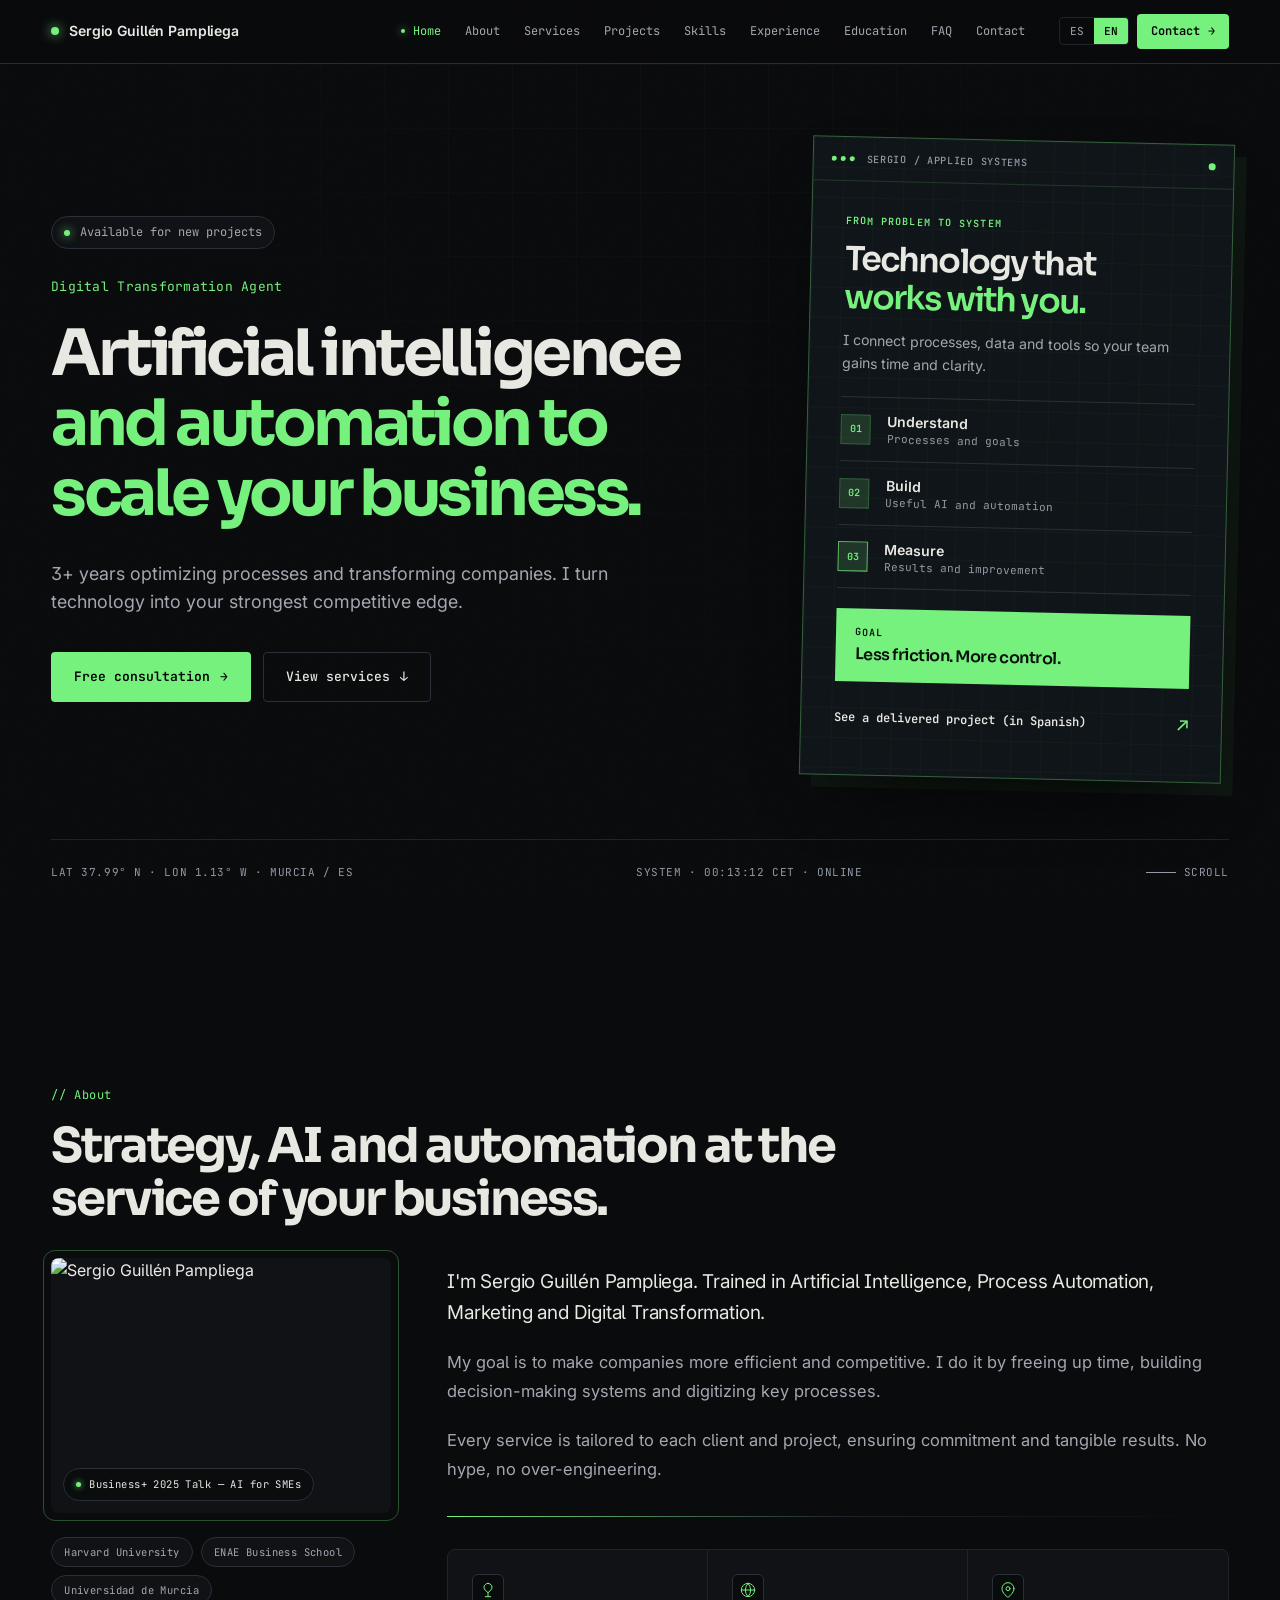
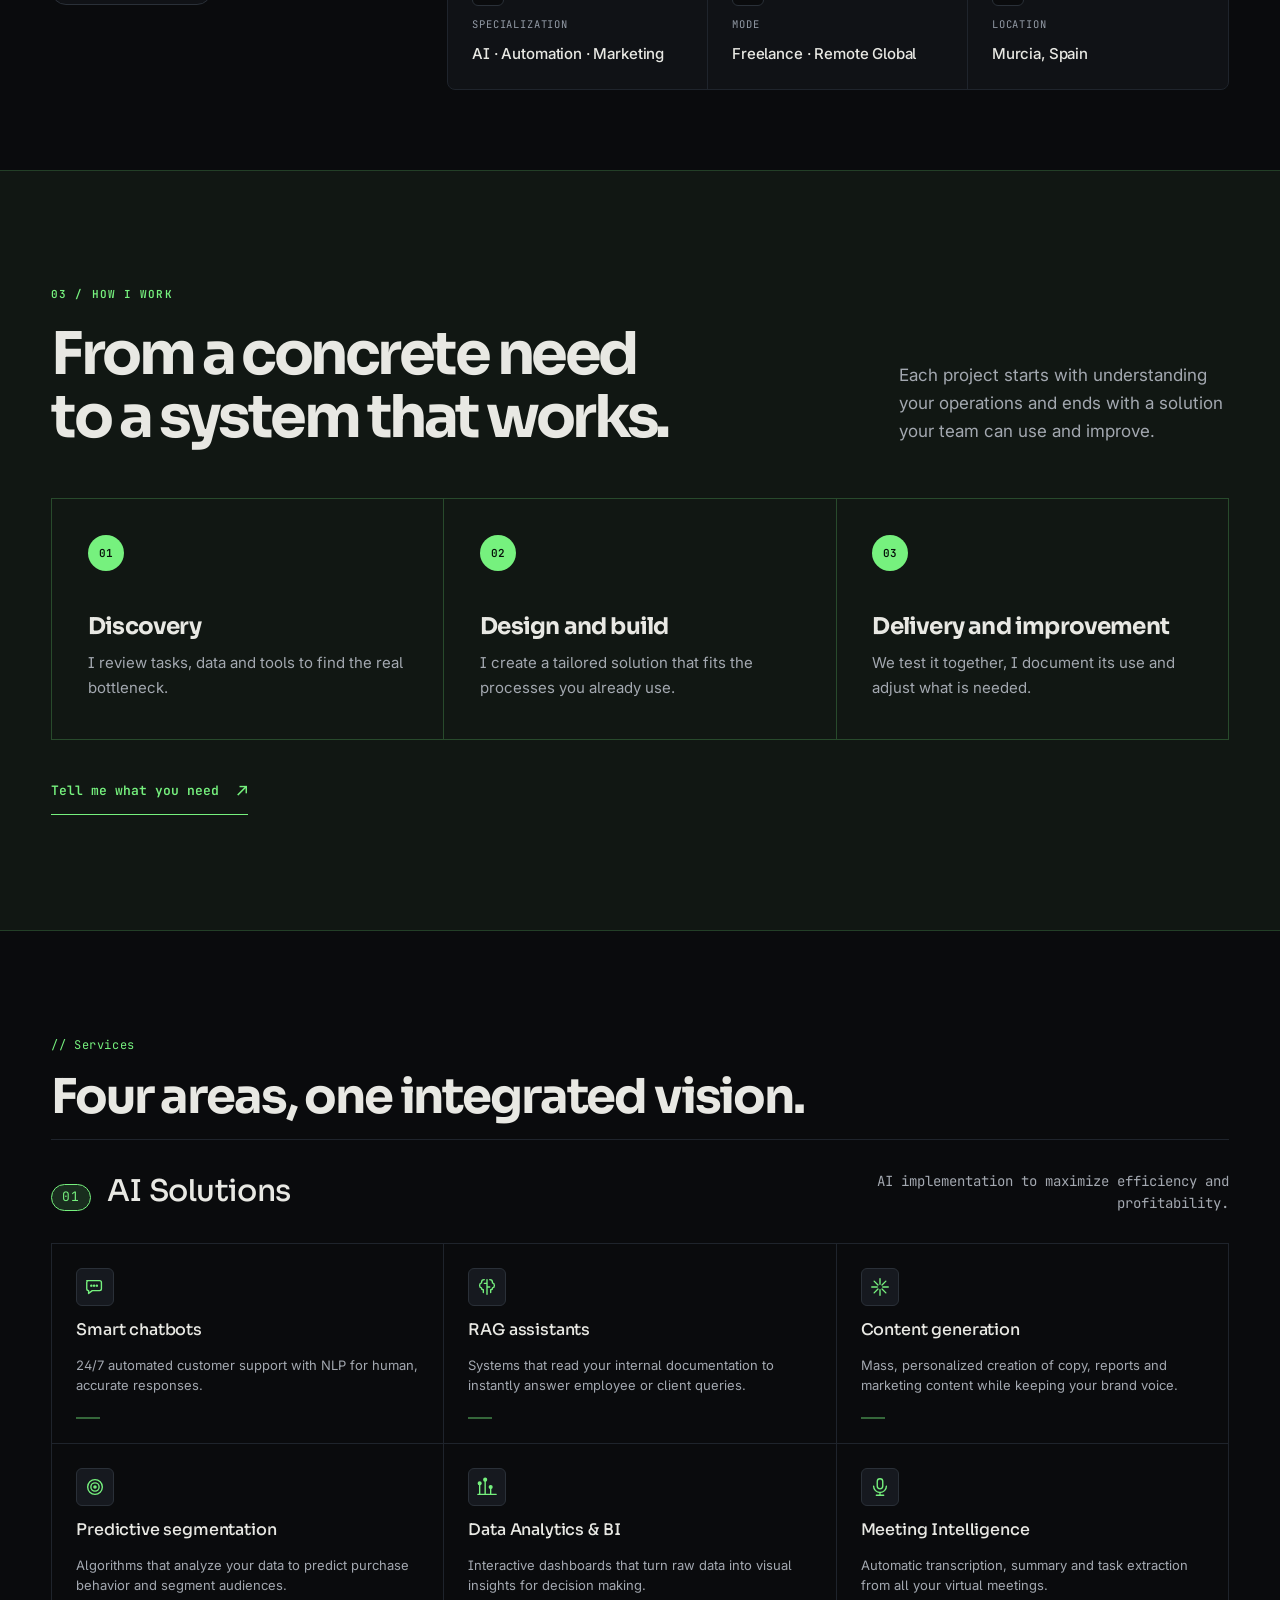
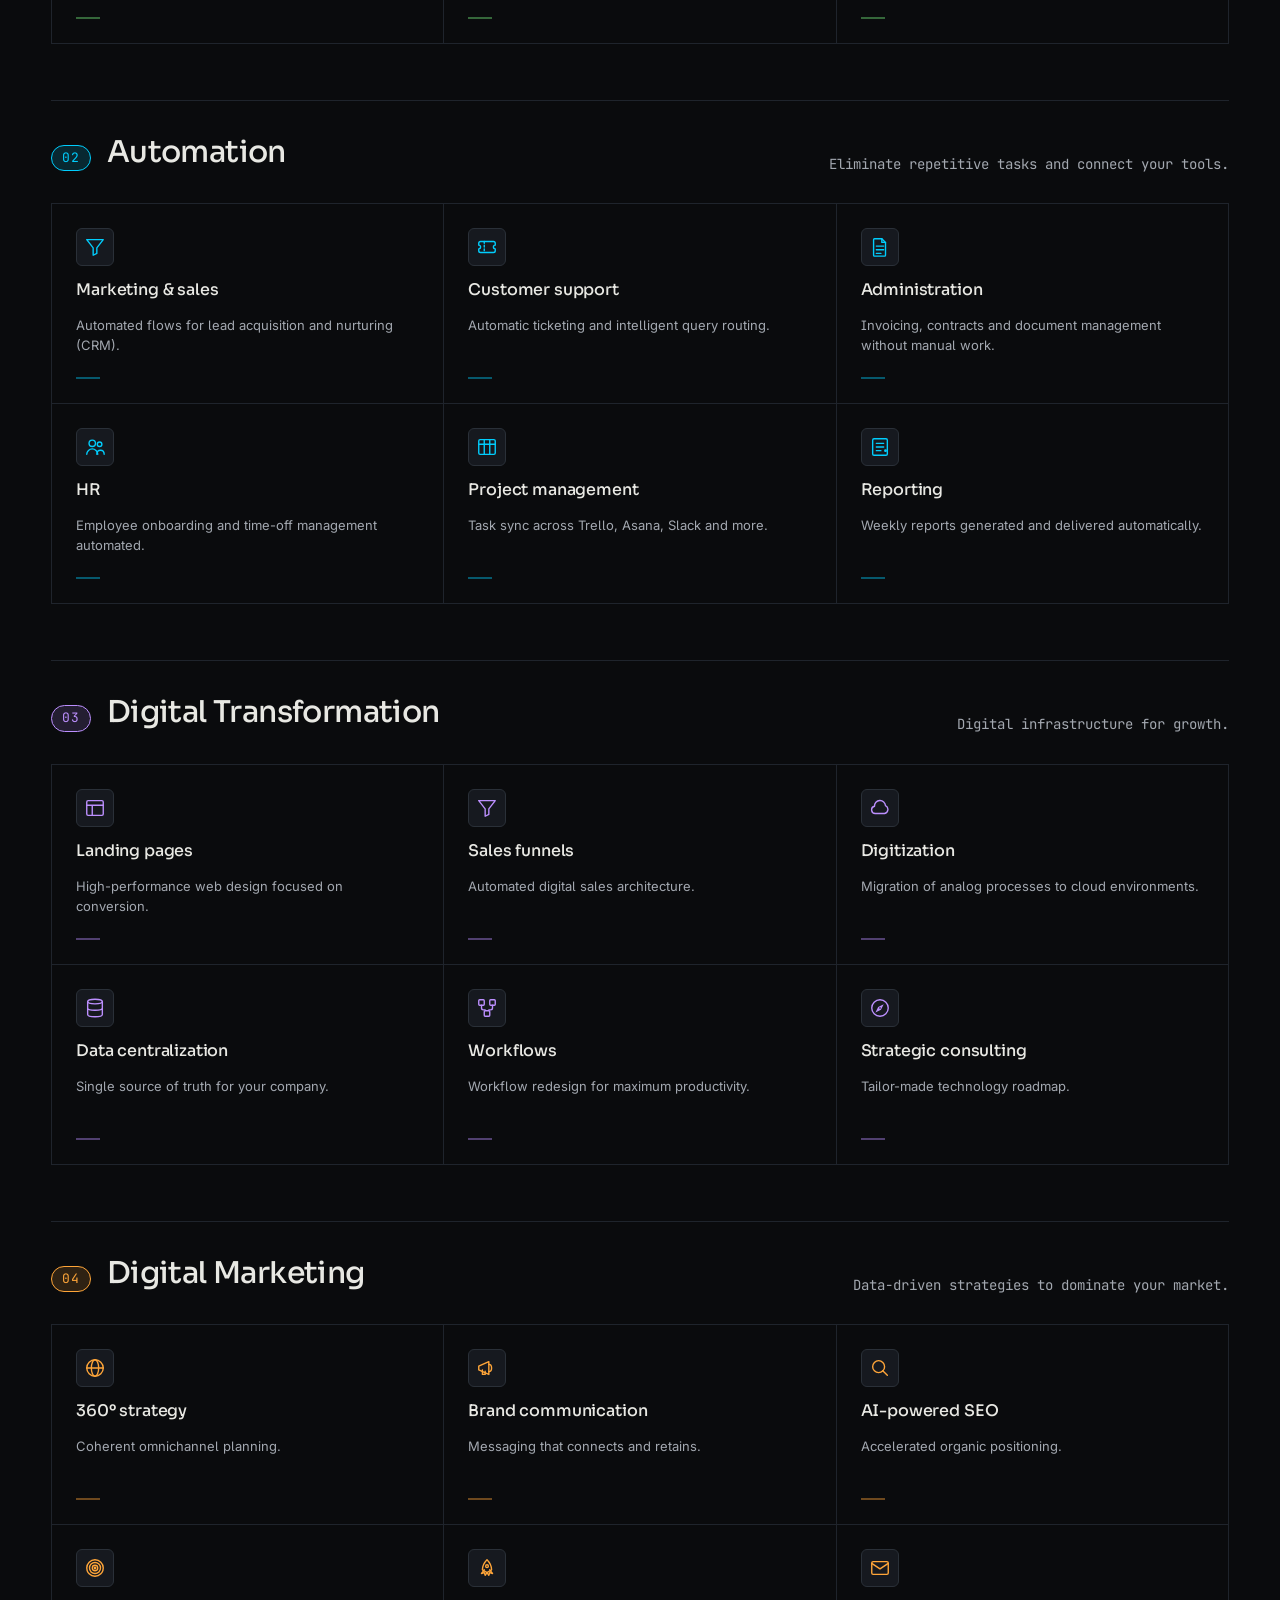
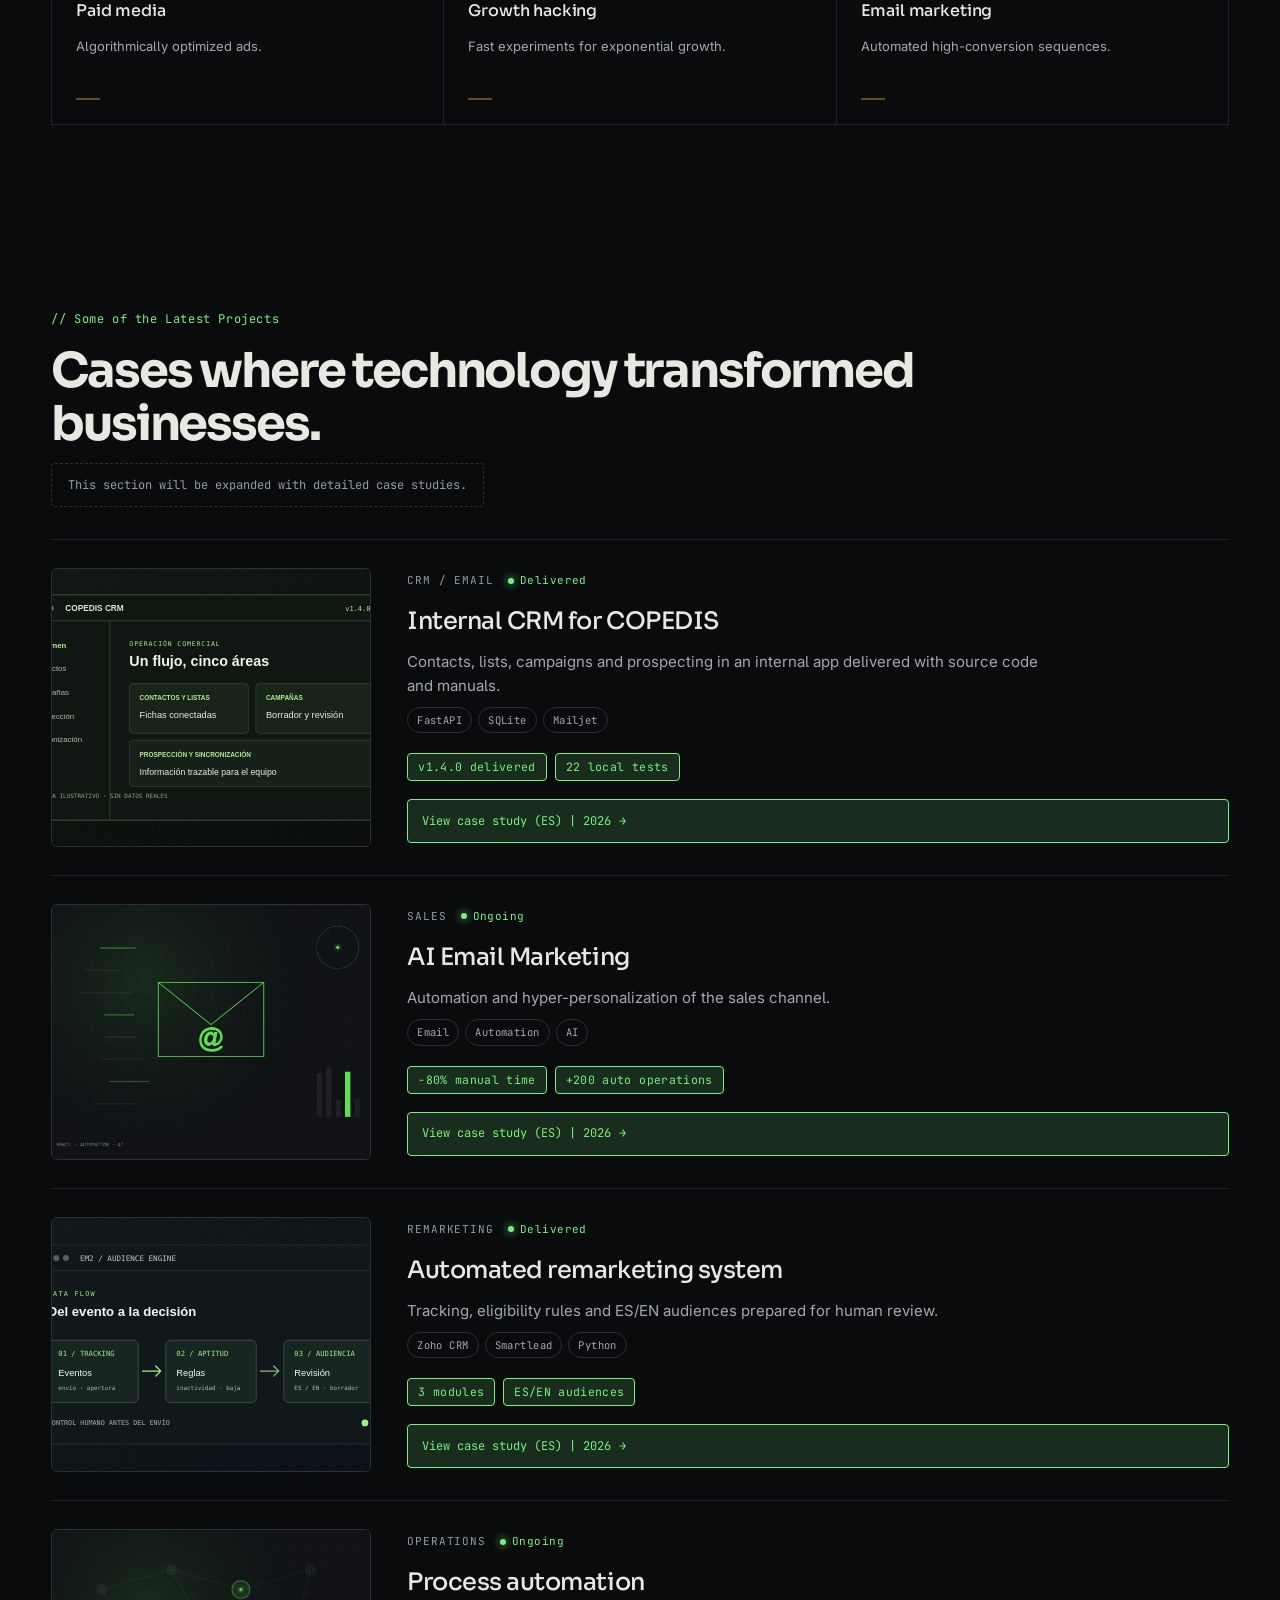
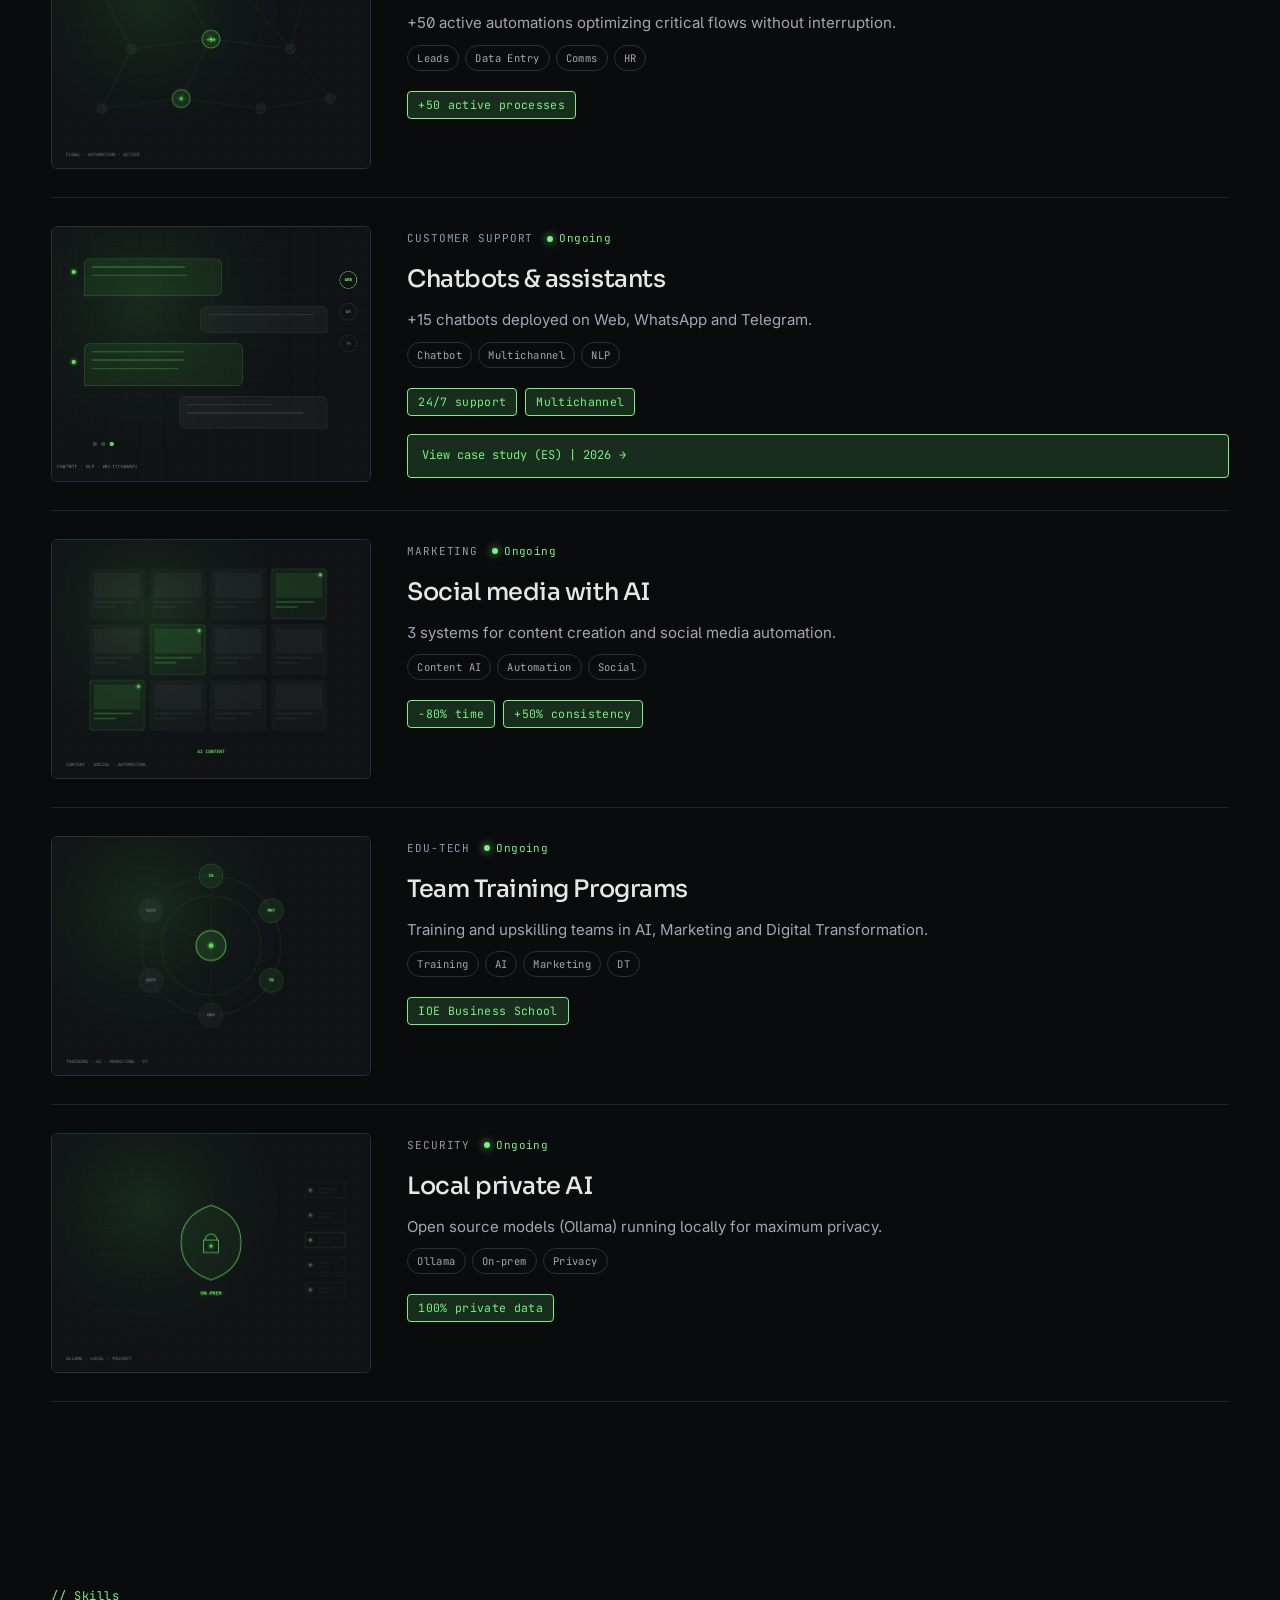
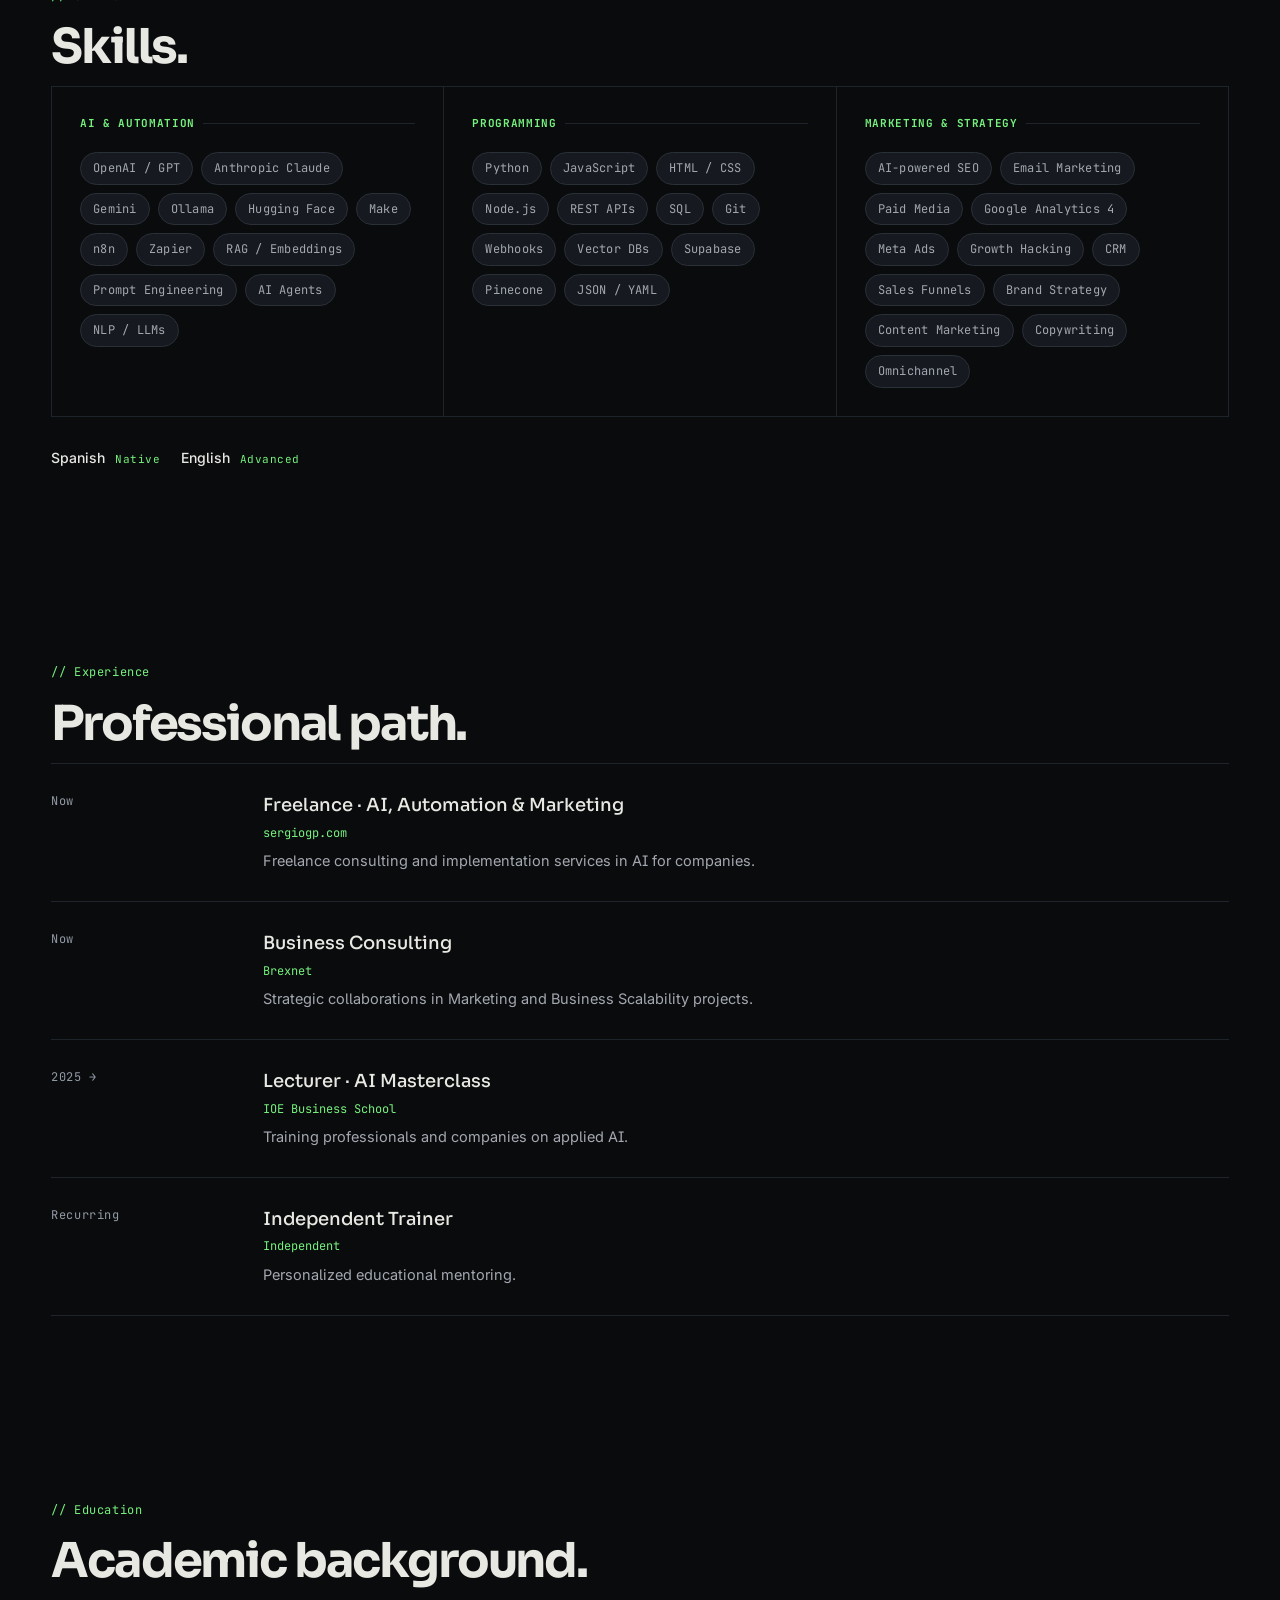
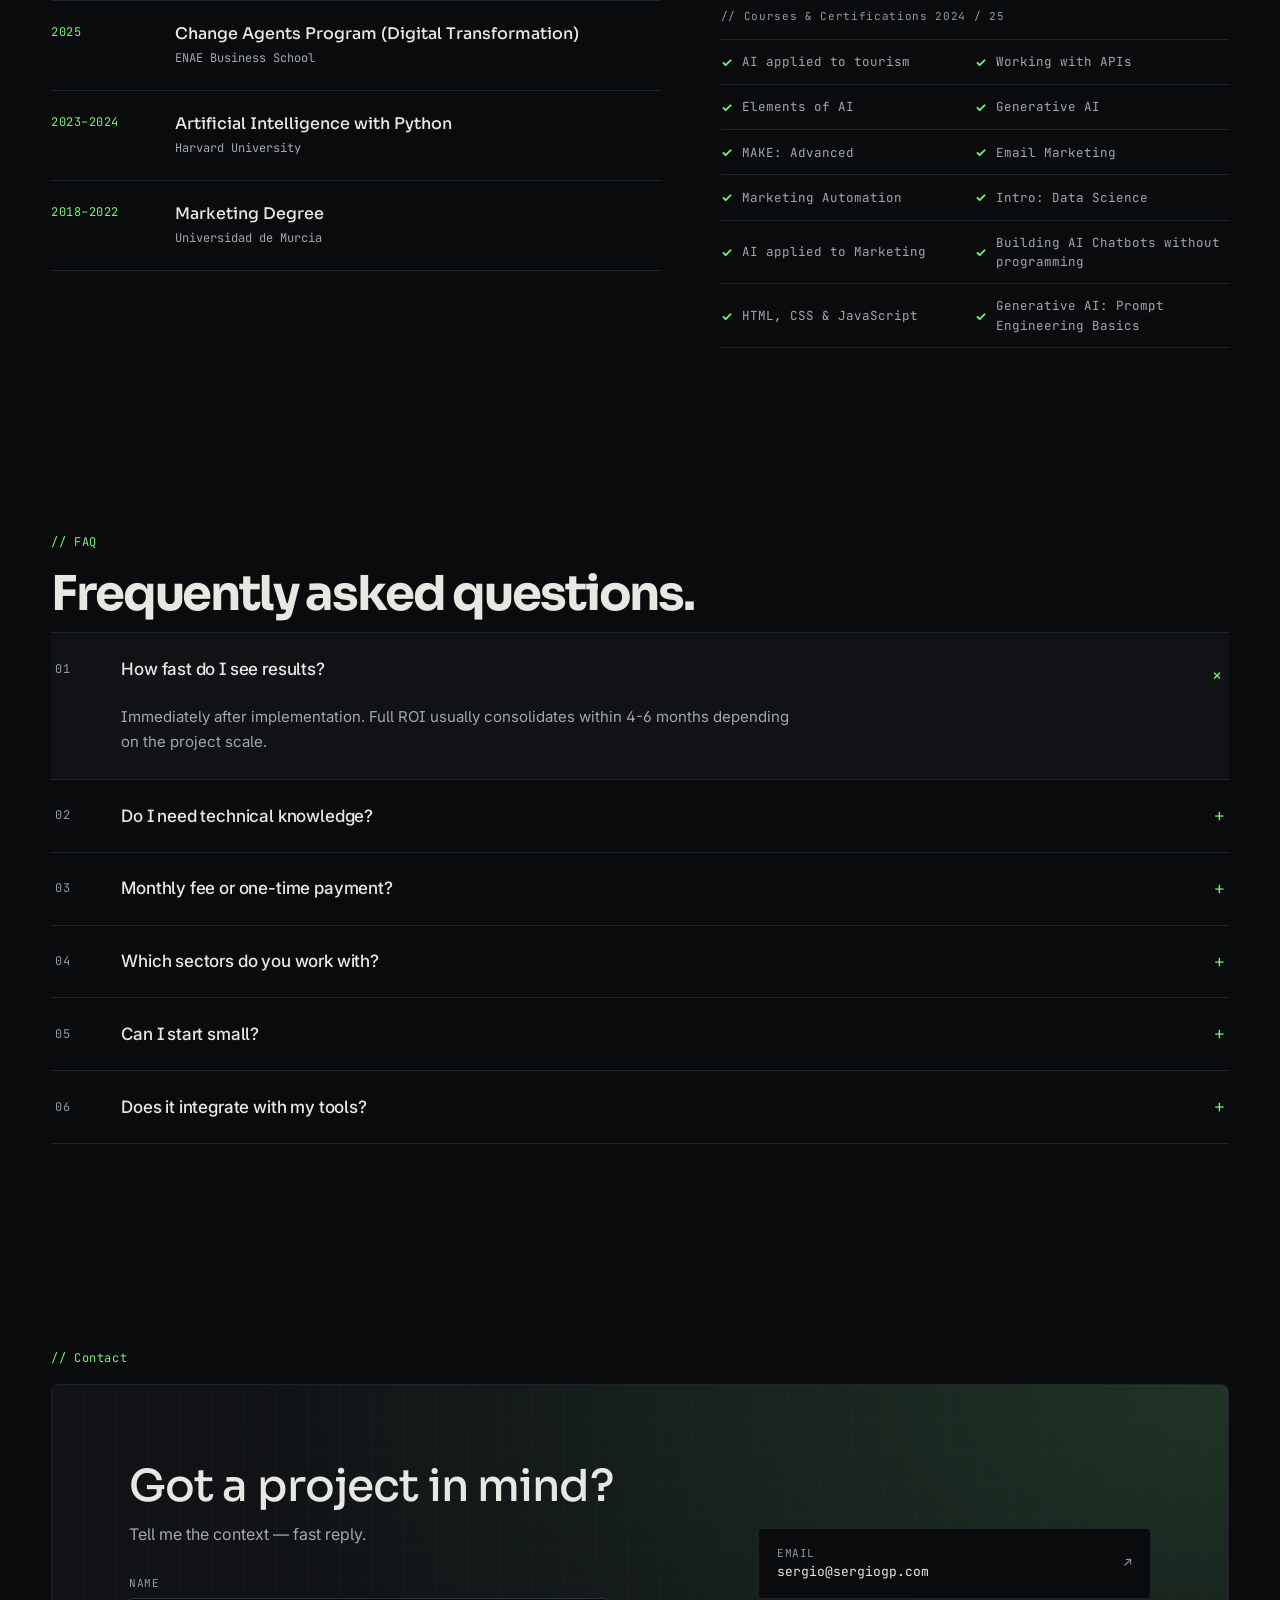
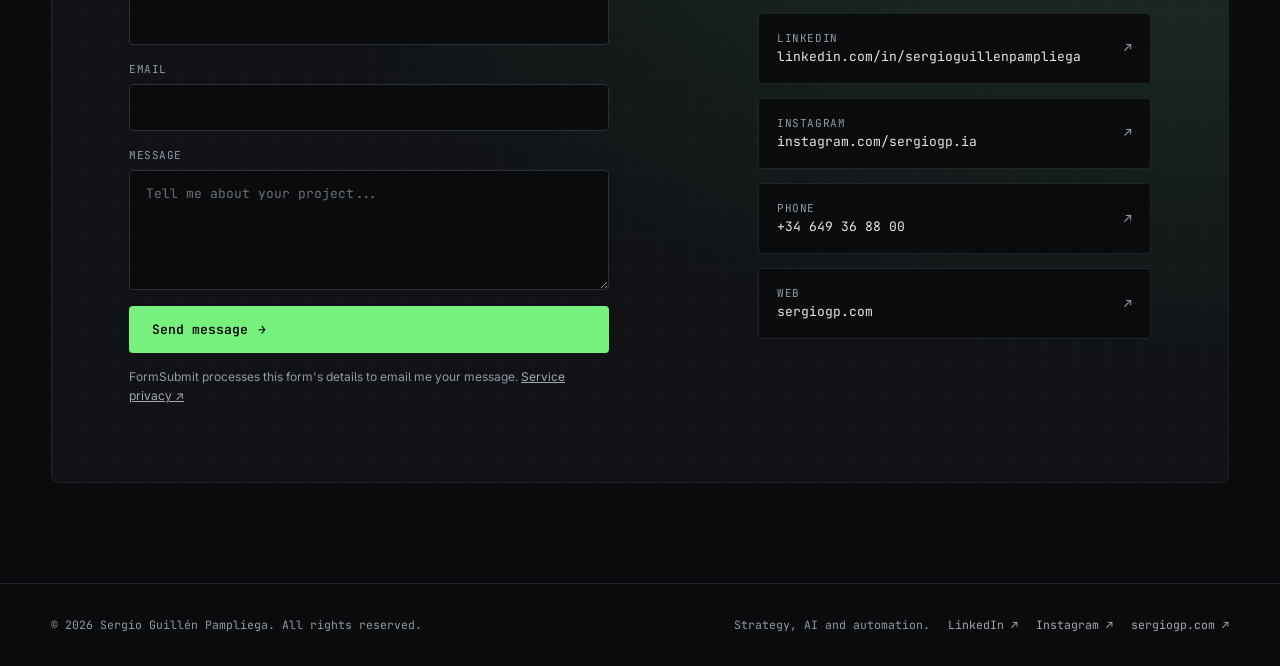
==== commit 7a4d6c94: "Refina identidad visual y publica caso COPEDIS" ====
--- a/index.html
+++ b/index.html
@@ -27,7 +27,7 @@
 
 <link rel="preconnect" href="https://fonts.googleapis.com">
 <link rel="preconnect" href="https://fonts.gstatic.com" crossorigin>
-<link href="https://fonts.googleapis.com/css2?family=Space+Grotesk:wght@400;500;600;700&family=JetBrains+Mono:wght@400;500;600&family=Sora:wght@600;700&display=swap" rel="stylesheet">
+<link href="https://fonts.googleapis.com/css2?family=Inter:wght@400;500;600;700&family=JetBrains+Mono:wght@400;500;600&family=Sora:wght@600;700;800&display=swap" rel="stylesheet">
 <link rel="stylesheet" href="styles.css">
 
 <script type="application/ld+json">
@@ -118,7 +118,7 @@
               <li><span class="system-step-num">03</span><div><strong id="system-step-3">Medir</strong><small id="system-step-3-detail">Resultados y mejora</small></div></li>
             </ol>
             <div class="system-result"><span id="system-result-label">OBJETIVO</span><strong id="system-result">Menos fricción. Más control.</strong></div>
-            <a class="system-link" href="caso-exito-remarketing-educativo.html"><span id="system-link-text">Ver un proyecto entregado</span><span aria-hidden="true">↗</span></a>
+            <a class="system-link" href="caso-exito-remarketing.html"><span id="system-link-text">Ver un proyecto entregado</span><span aria-hidden="true">↗</span></a>
           </div>
         </div>
       </aside>
--- a/styles.css
+++ b/styles.css
@@ -1,4 +1,4 @@
-/* Identidad personal: verde de sistemas y azul claro de apoyo. */
+/* Identidad personal: base oscura, acento verde y titulares redondos. */
 :root {
   --bg: #0a0b0d;
   --bg-2: #101216;
@@ -11,11 +11,9 @@
   --accent: oklch(0.86 0.19 145);
   --accent-2: oklch(0.7 0.15 145);
   --accent-glow: oklch(0.86 0.19 145 / 0.15);
-  --brand-blue: #b9e9fb;
-  --brand-blue-soft: rgba(185, 233, 251, 0.13);
   --warn: oklch(0.8 0.15 60);
-  --font-sans: "Space Grotesk", "Helvetica Neue", Helvetica, Arial, sans-serif;
-  --font-display: "Sora", "Space Grotesk", Helvetica, Arial, sans-serif;
+  --font-sans: "Inter", "Helvetica Neue", Helvetica, Arial, sans-serif;
+  --font-display: "Sora", "Inter", Helvetica, Arial, sans-serif;
   --font-mono: "JetBrains Mono", ui-monospace, "SF Mono", Menlo, monospace;
   --maxw: 1280px;
   --pad: clamp(20px, 4vw, 60px);
@@ -27,7 +25,7 @@
 html { scroll-behavior: smooth; color-scheme: dark; }
 button, a { touch-action: manipulation; }
 :where(a, button, input, textarea, summary):focus-visible {
-  outline: 2px solid var(--brand-blue);
+  outline: 2px solid var(--accent);
   outline-offset: 4px;
 }
 .skip-link {
@@ -37,7 +35,7 @@
   z-index: 100;
   transform: translateY(-160%);
   padding: 10px 14px;
-  background: var(--brand-blue);
+  background: var(--accent);
   color: #0a0b0d;
   font: 600 13px var(--font-mono);
   text-decoration: none;
@@ -53,6 +51,7 @@
   overflow-x: hidden;
   -webkit-font-smoothing: antialiased;
 }
+h1, h2, h3, h4 { font-family: var(--font-display); }
 
 /* Background grid */
 .grid-bg {
@@ -83,7 +82,7 @@
   z-index: 50;
   backdrop-filter: blur(14px);
   background: rgba(10, 11, 13, 0.72);
-  border-bottom: 1px solid rgba(185, 233, 251, 0.2);
+  border-bottom: 1px solid oklch(0.86 0.19 145 / 0.18);
 }
 .nav-inner {
   max-width: var(--maxw);
@@ -306,9 +305,10 @@
   gap: 8px;
 }
 .section-title {
+  font-family: var(--font-display);
   font-size: clamp(28px, 4vw, 48px);
-  font-weight: 600;
-  letter-spacing: -0.02em;
+  font-weight: 700;
+  letter-spacing: -0.045em;
   line-height: 1.1;
   margin: 0 0 12px;
   text-wrap: pretty;
@@ -347,16 +347,16 @@
 .system-frame {
   position: relative;
   overflow: hidden;
-  border: 1px solid rgba(185, 233, 251, 0.42);
+  border: 1px solid oklch(0.86 0.19 145 / 0.35);
   background: #101519;
-  box-shadow: 0 32px 80px -38px #000, 12px 12px 0 rgba(185, 233, 251, 0.06);
+  box-shadow: 0 32px 80px -38px #000, 12px 12px 0 oklch(0.86 0.19 145 / 0.05);
 }
 .system-frame::before {
   content: "";
   position: absolute;
   inset: 0;
   pointer-events: none;
-  background-image: linear-gradient(to right, rgba(185,233,251,.035) 1px, transparent 1px), linear-gradient(to bottom, rgba(185,233,251,.035) 1px, transparent 1px);
+  background-image: linear-gradient(to right, oklch(0.86 0.19 145 / 0.03) 1px, transparent 1px), linear-gradient(to bottom, oklch(0.86 0.19 145 / 0.03) 1px, transparent 1px);
   background-size: 30px 30px;
 }
 .system-bar {
@@ -366,33 +366,33 @@
   gap: 12px;
   min-height: 44px;
   padding: 10px 18px;
-  border-bottom: 1px solid rgba(185, 233, 251, 0.18);
+  border-bottom: 1px solid oklch(0.86 0.19 145 / 0.16);
   color: var(--fg-3);
   font: 500 10px var(--font-mono);
   letter-spacing: 0.07em;
 }
 .system-mark { display: flex; gap: 4px; }
-.system-mark i { width: 5px; height: 5px; background: var(--brand-blue); border-radius: 50%; }
+.system-mark i { width: 5px; height: 5px; background: var(--accent); border-radius: 50%; }
 .system-mark i:last-child { background: var(--accent); }
 .system-signal { width: 7px; height: 7px; margin-left: auto; border-radius: 50%; background: var(--accent); box-shadow: 0 0 12px var(--accent-glow); animation: pulse 2.4s ease-in-out infinite; }
 .system-content { position: relative; padding: clamp(22px, 2.6vw, 36px); }
-.system-kicker { display: block; margin-bottom: 14px; color: var(--brand-blue); font: 600 10px var(--font-mono); letter-spacing: 0.11em; }
+.system-kicker { display: block; margin-bottom: 14px; color: var(--accent); font: 600 10px var(--font-mono); letter-spacing: 0.11em; }
 .system-heading { margin: 0 0 13px; font: 600 clamp(25px, 2.6vw, 36px)/1.13 var(--font-display); letter-spacing: -0.055em; text-wrap: balance; }
-.system-heading em { color: var(--brand-blue); font-style: normal; }
+.system-heading em { color: var(--accent); font-style: normal; }
 .system-intro { margin: 0 0 22px; color: var(--fg-2); font-size: 14px; line-height: 1.6; }
 .system-flow { margin: 0; padding: 0; list-style: none; }
 .system-flow li { display: grid; grid-template-columns: 34px 1fr; align-items: center; gap: 12px; min-height: 64px; border-top: 1px solid var(--line-2); }
 .system-flow li:last-child { border-bottom: 1px solid var(--line-2); }
-.system-step-num { display: grid; width: 30px; height: 30px; place-items: center; background: var(--brand-blue-soft); border: 1px solid rgba(185,233,251,.22); color: var(--brand-blue); font: 600 10px var(--font-mono); }
+.system-step-num { display: grid; width: 30px; height: 30px; place-items: center; background: var(--accent-glow); border: 1px solid oklch(0.86 0.19 145 / 0.22); color: var(--accent); font: 600 10px var(--font-mono); }
 .system-flow li:last-child .system-step-num { background: var(--accent-glow); border-color: var(--accent-2); color: var(--accent); }
 .system-flow strong, .system-flow small { display: block; }
 .system-flow strong { color: var(--fg); font: 600 14px var(--font-sans); }
 .system-flow small { margin-top: 2px; color: var(--fg-3); font: 11px var(--font-mono); }
-.system-result { display: grid; gap: 5px; margin-top: 20px; padding: 17px 19px; background: var(--brand-blue); color: #071013; }
+.system-result { display: grid; gap: 5px; margin-top: 20px; padding: 17px 19px; background: var(--accent); color: #07130a; }
 .system-result span { font: 600 10px var(--font-mono); letter-spacing: 0.1em; }
 .system-result strong { font: 600 16px var(--font-display); letter-spacing: -0.03em; }
 .system-link { display: flex; justify-content: space-between; align-items: center; min-height: 46px; margin-top: 13px; color: var(--fg); text-decoration: none; font: 600 12px var(--font-mono); }
-.system-link span:last-child { color: var(--brand-blue); font-size: 19px; transition: transform 180ms ease; }
+.system-link span:last-child { color: var(--accent); font-size: 19px; transition: transform 180ms ease; }
 .system-link:hover span:last-child, .system-link:focus-visible span:last-child { transform: translate(3px, -3px); }
 .hero-status {
   display: inline-flex;
@@ -415,24 +415,25 @@
 }
 .hero-role {
   font-family: var(--font-mono);
-  color: var(--brand-blue);
+  color: var(--accent);
   font-size: 13px;
   margin-bottom: 22px;
   letter-spacing: 0.02em;
 }
 .hero-title {
+  font-family: var(--font-display);
   font-size: clamp(38px, 5vw, 64px);
-  font-weight: 500;
-  letter-spacing: -0.035em;
-  line-height: 1.05;
+  font-weight: 700;
+  letter-spacing: -0.055em;
+  line-height: 1.09;
   margin: 0 0 32px;
   white-space: pre-line;
   max-width: 720px;
 }
 .hero-title .hl {
   color: var(--accent);
-  font-style: italic;
-  font-weight: 400;
+  font-style: normal;
+  font-weight: 700;
 }
 .hero-sub {
   font-size: clamp(16px, 1.4vw, 19px);
@@ -475,8 +476,8 @@
   border-color: var(--line-2);
 }
 .btn-ghost:hover {
-  border-color: var(--brand-blue);
-  color: var(--brand-blue);
+  border-color: var(--accent);
+  color: var(--accent);
 }
 .btn .arr { transition: transform 0.2s; }
 .btn:hover .arr { transform: translateX(4px); }
@@ -674,29 +675,31 @@
   letter-spacing: -0.01em;
 }
 
-/* Bloque editorial claro: ritmo visual compartido, contenido personal. */
+/* Una pausa de tono dentro de la misma identidad oscura. */
 .approach-band {
   max-width: none;
   margin: 0;
   padding: 0;
-  background: #f6f7f5;
-  color: #111619;
+  background: #111713;
+  color: var(--fg);
+  border-top: 1px solid oklch(0.86 0.19 145 / 0.18);
+  border-bottom: 1px solid oklch(0.86 0.19 145 / 0.18);
 }
 .approach-inner { max-width: var(--maxw); margin: 0 auto; padding: clamp(72px, 9vw, 124px) var(--pad); }
 .approach-top { display: grid; grid-template-columns: minmax(0, 1fr) minmax(220px, .42fr); align-items: end; gap: 22px clamp(32px, 5vw, 80px); margin-bottom: 48px; }
-.approach-kicker { grid-column: 1 / -1; color: #3b6778; font: 600 11px var(--font-mono); letter-spacing: .1em; }
-.approach-top h2 { max-width: 800px; margin: 0; font: 600 clamp(34px, 4.6vw, 64px)/1.08 var(--font-display); letter-spacing: -.06em; text-wrap: balance; }
-.approach-top p { max-width: 380px; margin: 0 0 5px; color: #4d5a60; font-size: 17px; line-height: 1.65; }
-.approach-steps { display: grid; grid-template-columns: repeat(3, minmax(0, 1fr)); gap: 1px; margin: 0; padding: 1px; list-style: none; background: #26333a; }
-.approach-steps li { min-width: 0; min-height: 240px; padding: clamp(24px, 2.8vw, 38px); background: #f6f7f5; transition: background 200ms ease; }
-.approach-steps li:hover { background: #eaf4f7; }
-.approach-steps li > span { display: grid; width: 36px; height: 36px; place-items: center; margin-bottom: 42px; border-radius: 50%; background: #b9e9fb; font: 600 11px var(--font-mono); }
-.approach-steps h3 { margin: 0 0 11px; font: 600 clamp(18px, 1.8vw, 25px)/1.2 var(--font-display); letter-spacing: -.035em; }
-.approach-steps p { max-width: 340px; margin: 0; color: #536066; font-size: 15px; line-height: 1.65; }
-.approach-cta { display: inline-flex; align-items: center; gap: 18px; min-height: 48px; margin-top: 27px; border-bottom: 1px solid #111619; color: #111619; font: 600 13px var(--font-mono); text-decoration: none; }
+.approach-kicker { grid-column: 1 / -1; color: var(--accent); font: 600 11px var(--font-mono); letter-spacing: .1em; }
+.approach-top h2 { max-width: 800px; margin: 0; font: 700 clamp(34px, 4.6vw, 64px)/1.08 var(--font-display); letter-spacing: -.06em; text-wrap: balance; }
+.approach-top p { max-width: 380px; margin: 0 0 5px; color: var(--fg-2); font-size: 17px; line-height: 1.65; }
+.approach-steps { display: grid; grid-template-columns: repeat(3, minmax(0, 1fr)); gap: 1px; margin: 0; padding: 1px; list-style: none; background: oklch(0.86 0.19 145 / 0.23); }
+.approach-steps li { min-width: 0; min-height: 240px; padding: clamp(24px, 2.8vw, 38px); background: #111713; transition: background 200ms ease; }
+.approach-steps li:hover { background: #18221a; }
+.approach-steps li > span { display: grid; width: 36px; height: 36px; place-items: center; margin-bottom: 42px; border-radius: 50%; background: var(--accent); color: #07130a; font: 600 11px var(--font-mono); }
+.approach-steps h3 { margin: 0 0 11px; font: 700 clamp(18px, 1.8vw, 25px)/1.2 var(--font-display); letter-spacing: -.035em; }
+.approach-steps p { max-width: 340px; margin: 0; color: var(--fg-2); font-size: 15px; line-height: 1.65; }
+.approach-cta { display: inline-flex; align-items: center; gap: 18px; min-height: 48px; margin-top: 27px; border-bottom: 1px solid var(--accent); color: var(--accent); font: 600 13px var(--font-mono); text-decoration: none; }
 .approach-cta span:last-child { font-size: 18px; transition: transform 180ms ease; }
 .approach-cta:hover span:last-child, .approach-cta:focus-visible span:last-child { transform: translate(3px, -3px); }
-.approach-band :where(a):focus-visible { outline-color: #111619; }
+.approach-band :where(a):focus-visible { outline-color: var(--accent); }
 
 /* SERVICES — areas with per-area accent */
 .area {
@@ -971,7 +974,7 @@
   color: var(--fg);
 }
 .project-body h3 a { color: inherit; text-decoration: none; }
-.project-body h3 a:hover { color: var(--brand-blue); }
+.project-body h3 a:hover { color: var(--accent); }
 .project-body p {
   margin: 0;
   color: var(--fg-2);
@@ -1516,19 +1519,6 @@
   opacity: 1;
   transform: translateY(0);
 }
-
-/* Cursor accent on hero */
-.hero-cursor {
-  display: inline-block;
-  width: 0.55em;
-  height: 1em;
-  background: var(--accent);
-  vertical-align: text-bottom;
-  margin-left: 4px;
-  animation: blink 1s steps(2) infinite;
-  box-shadow: 0 0 12px var(--accent-glow);
-}
-@keyframes blink { 50% { opacity: 0; } }
 
 /* La navegación completa solo cabe sin recortes en pantallas anchas. */
 @media (max-width: 1240px) {
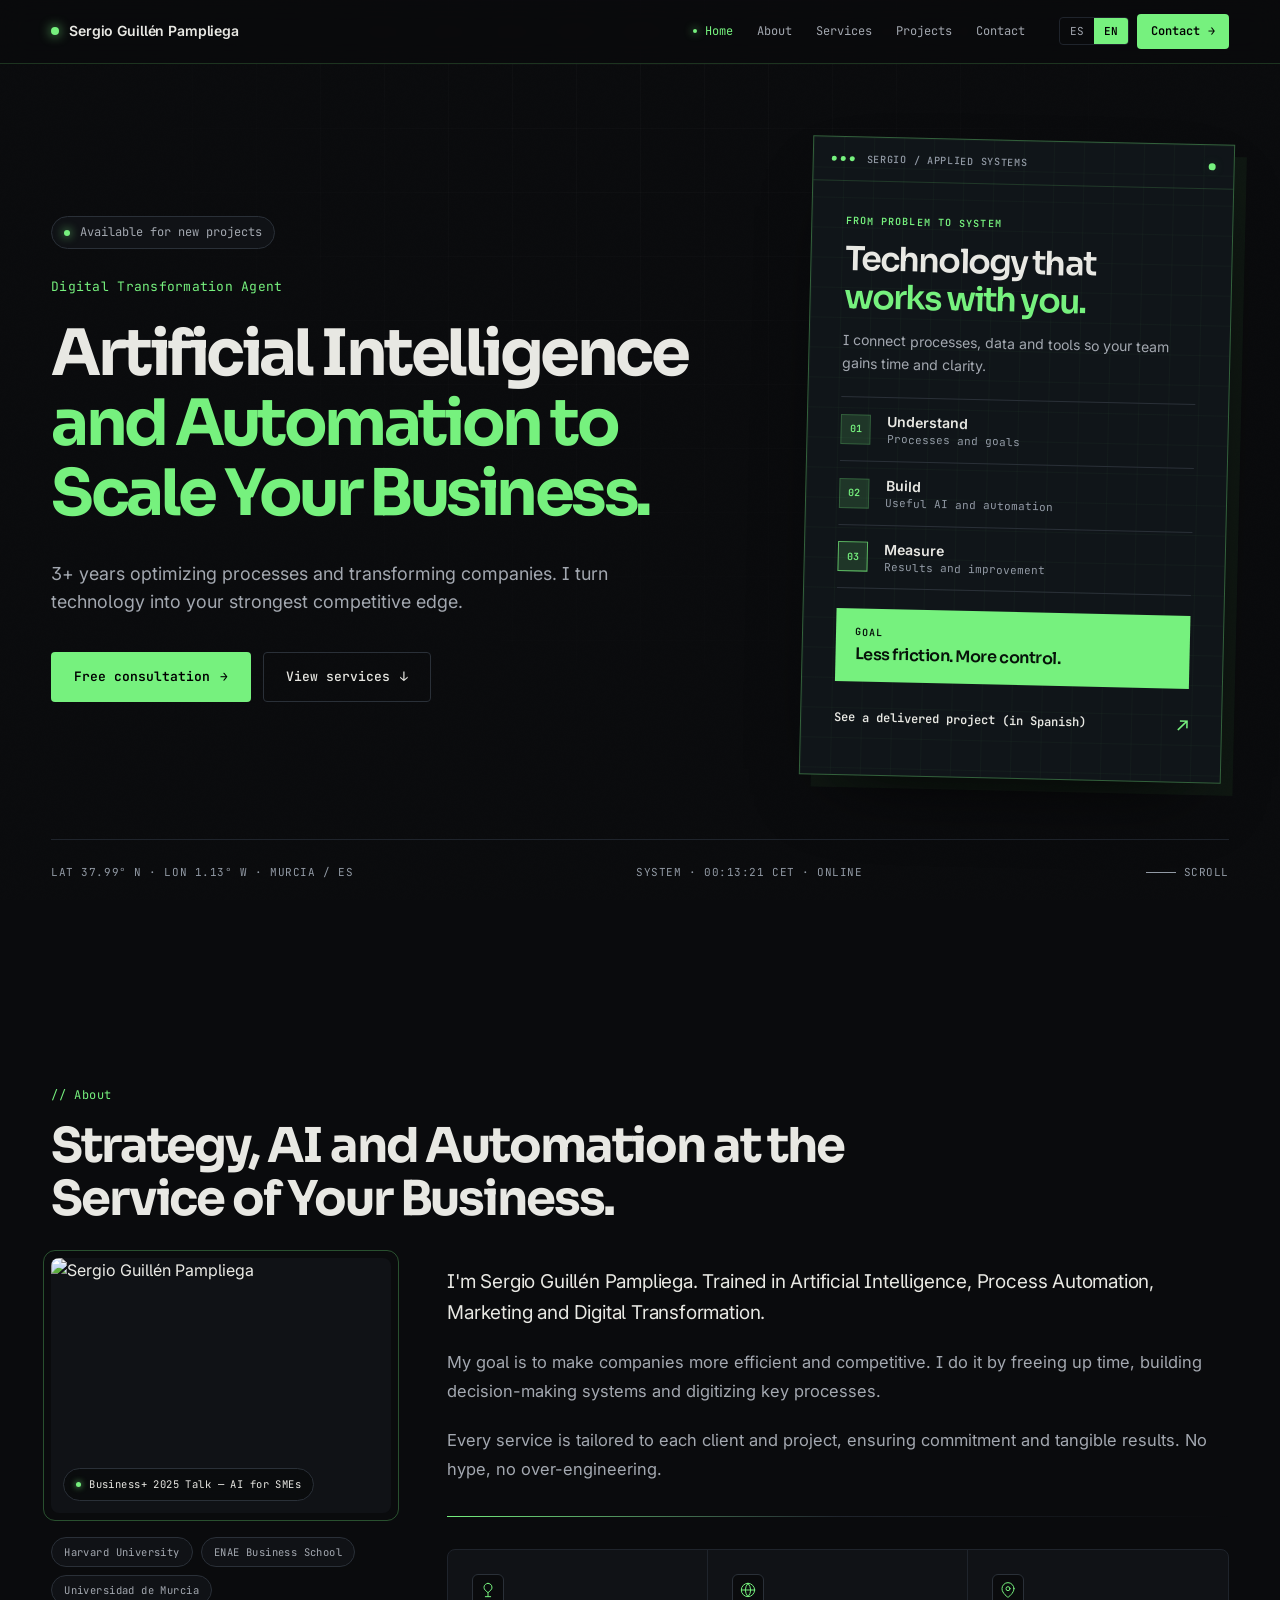
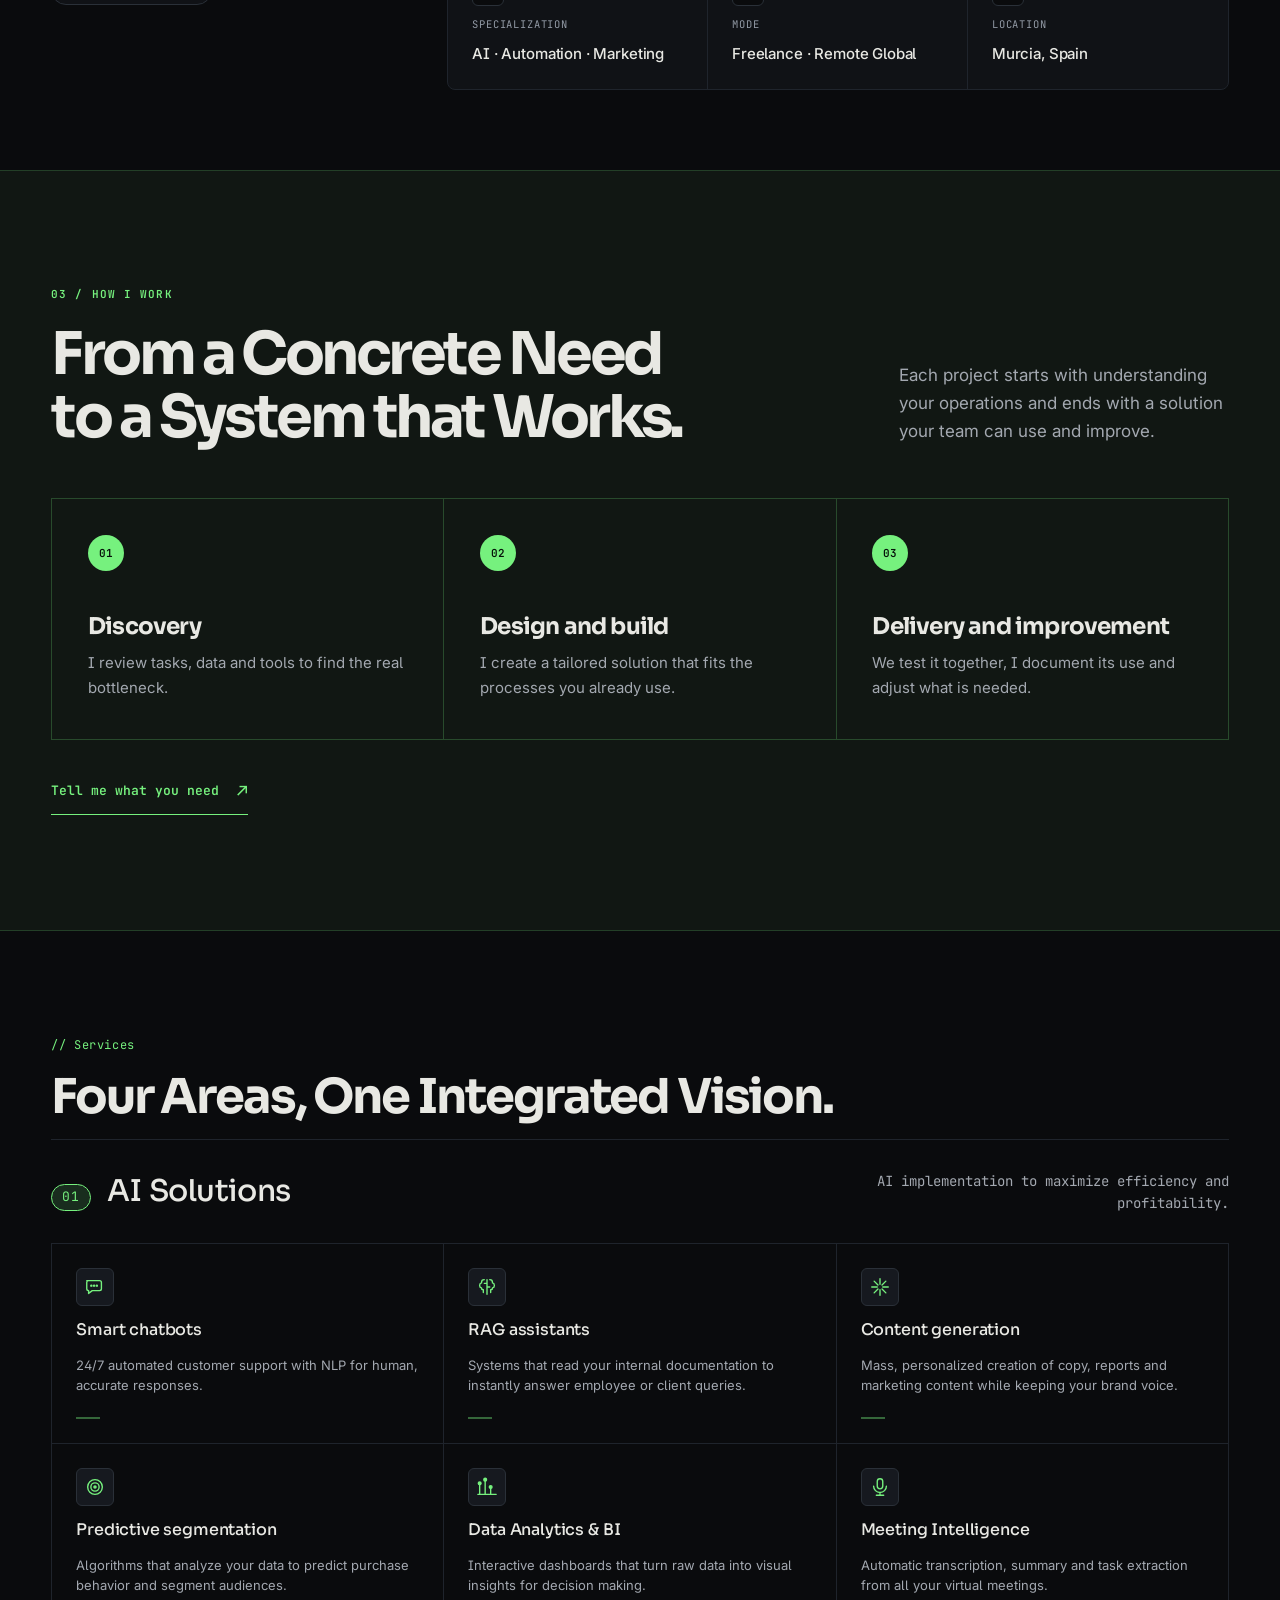
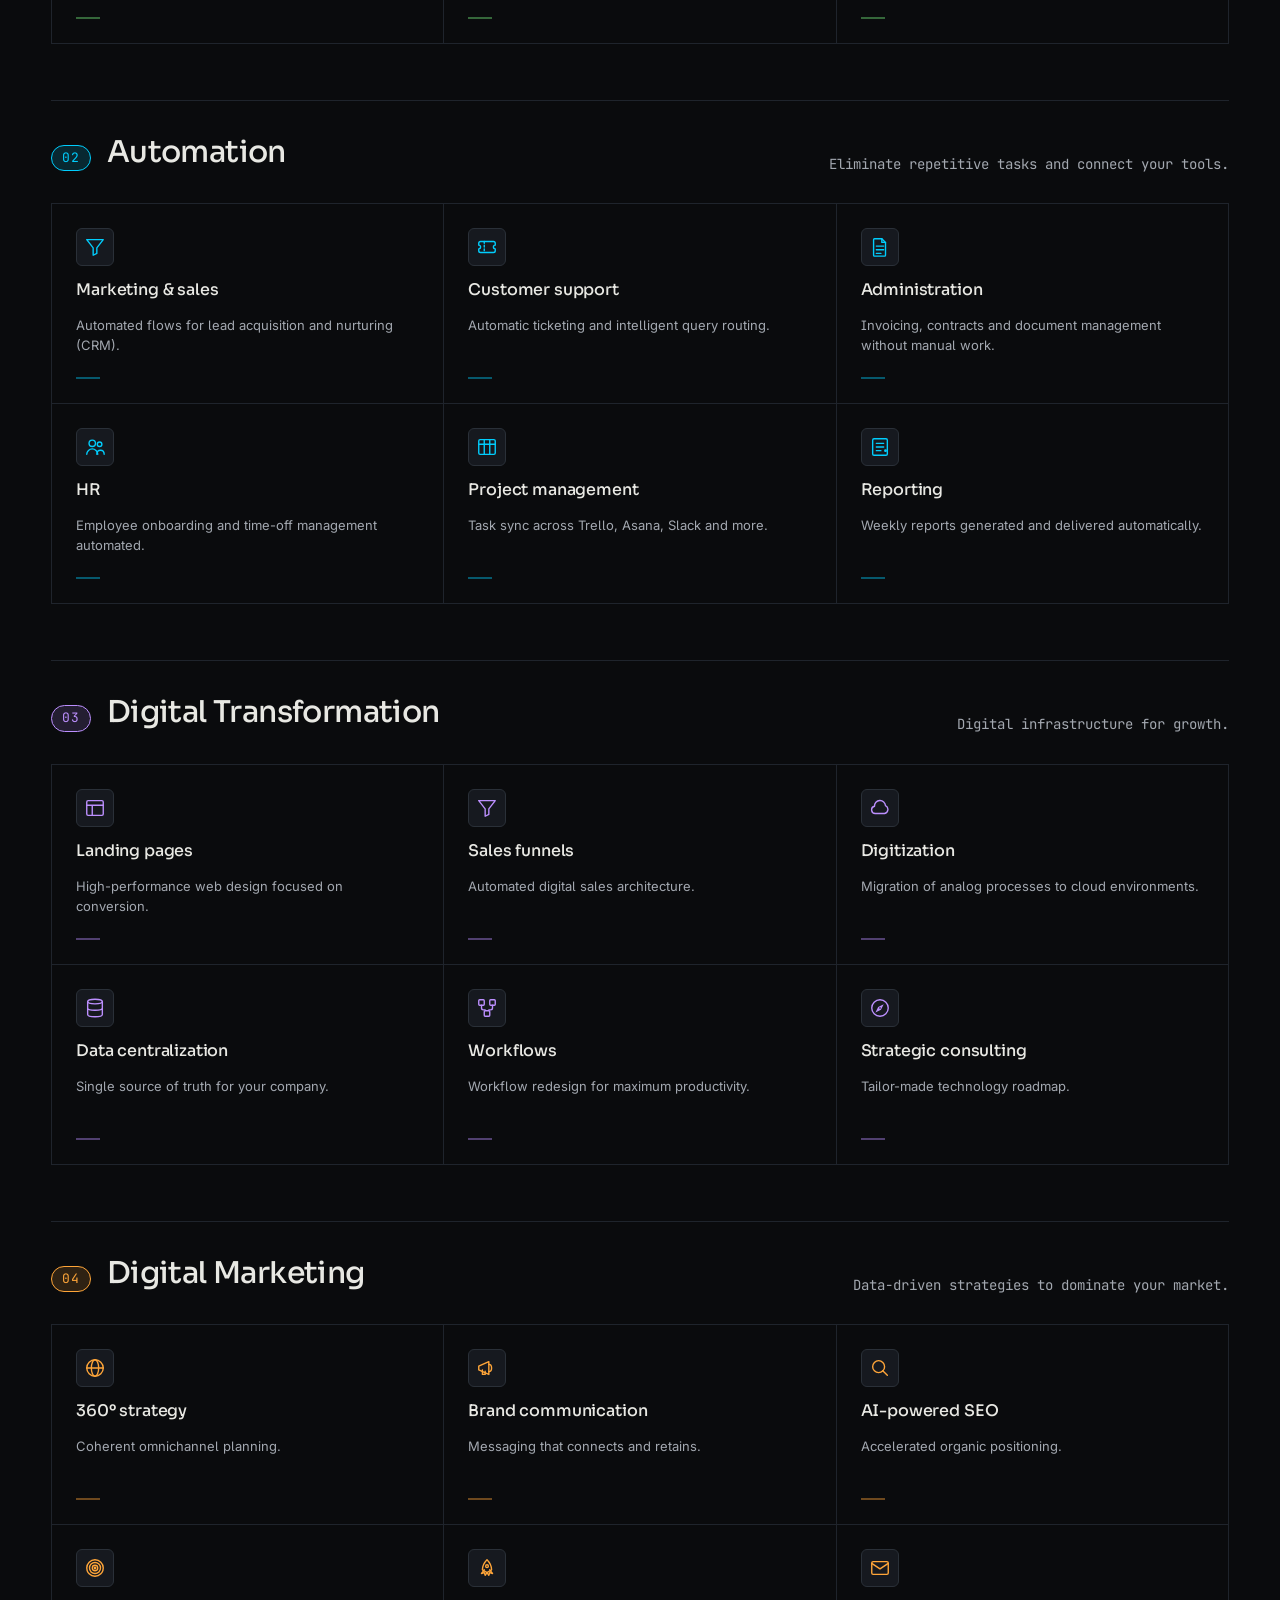
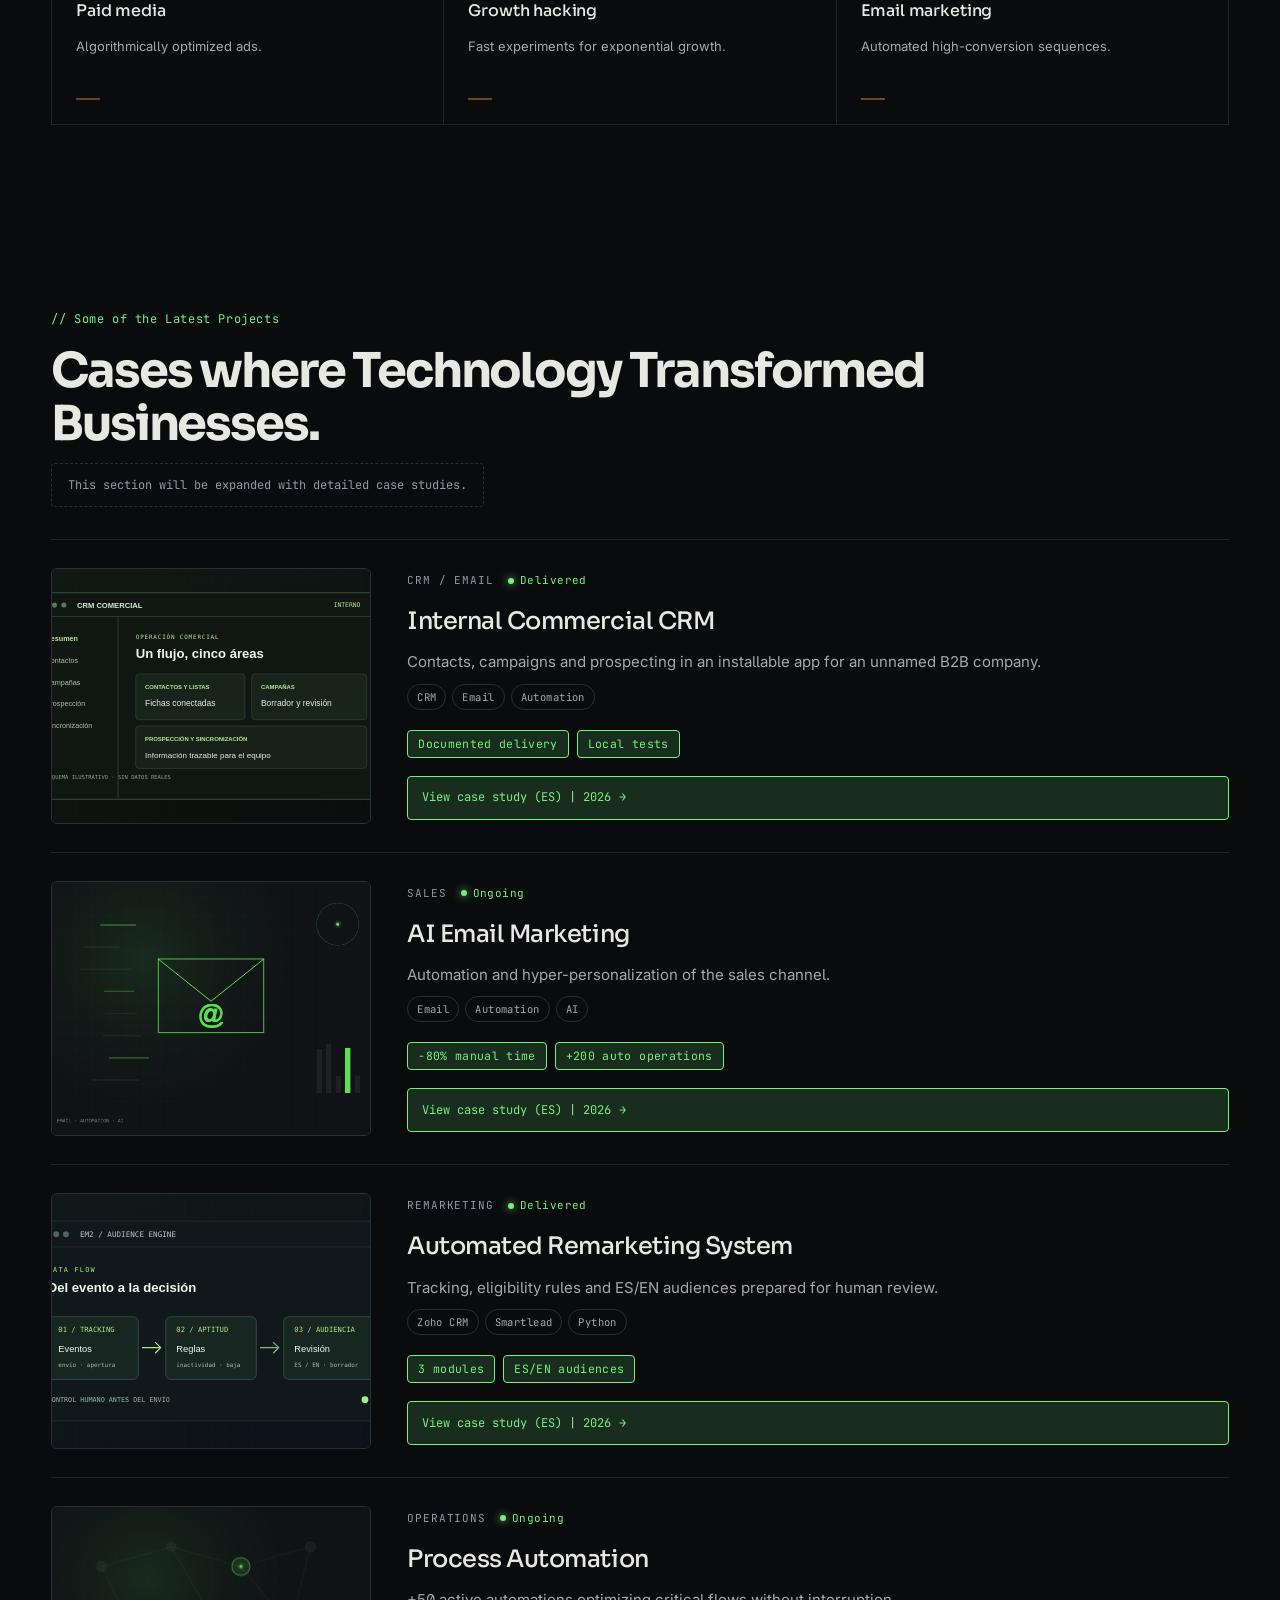
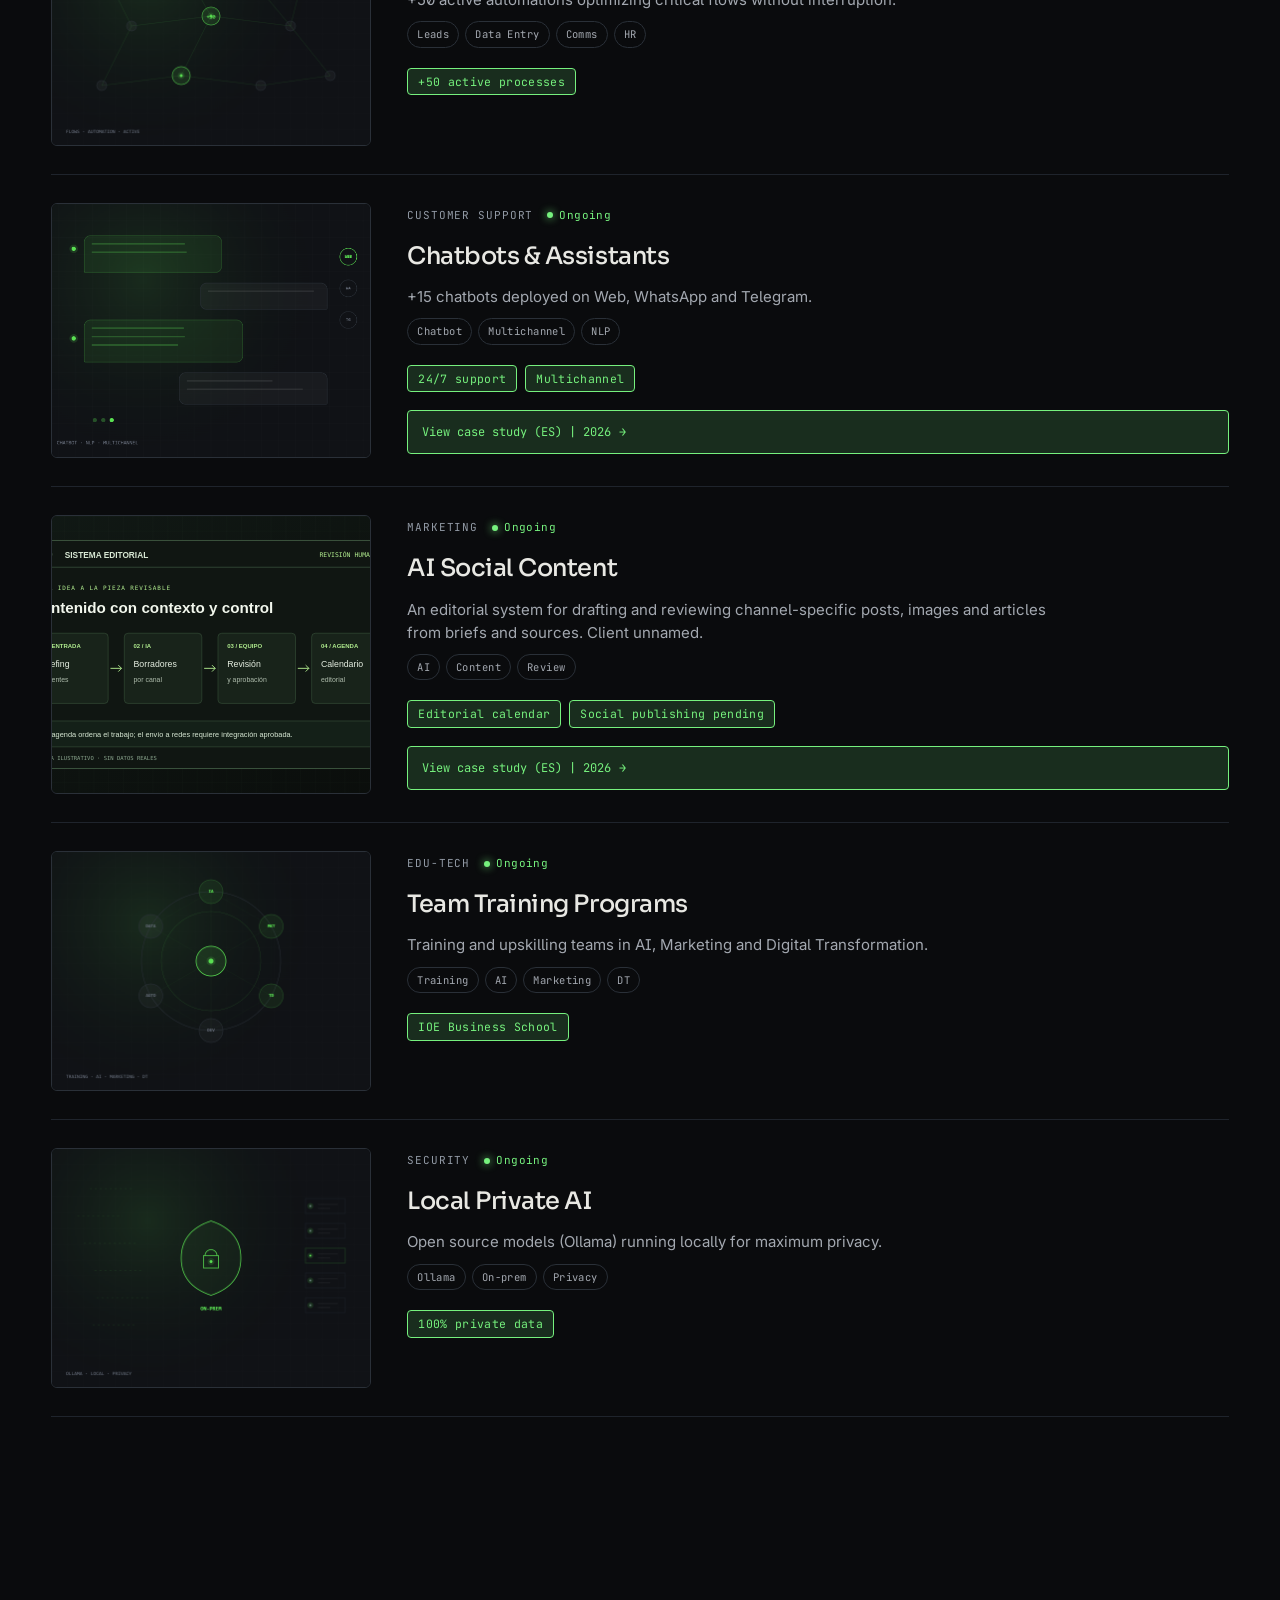
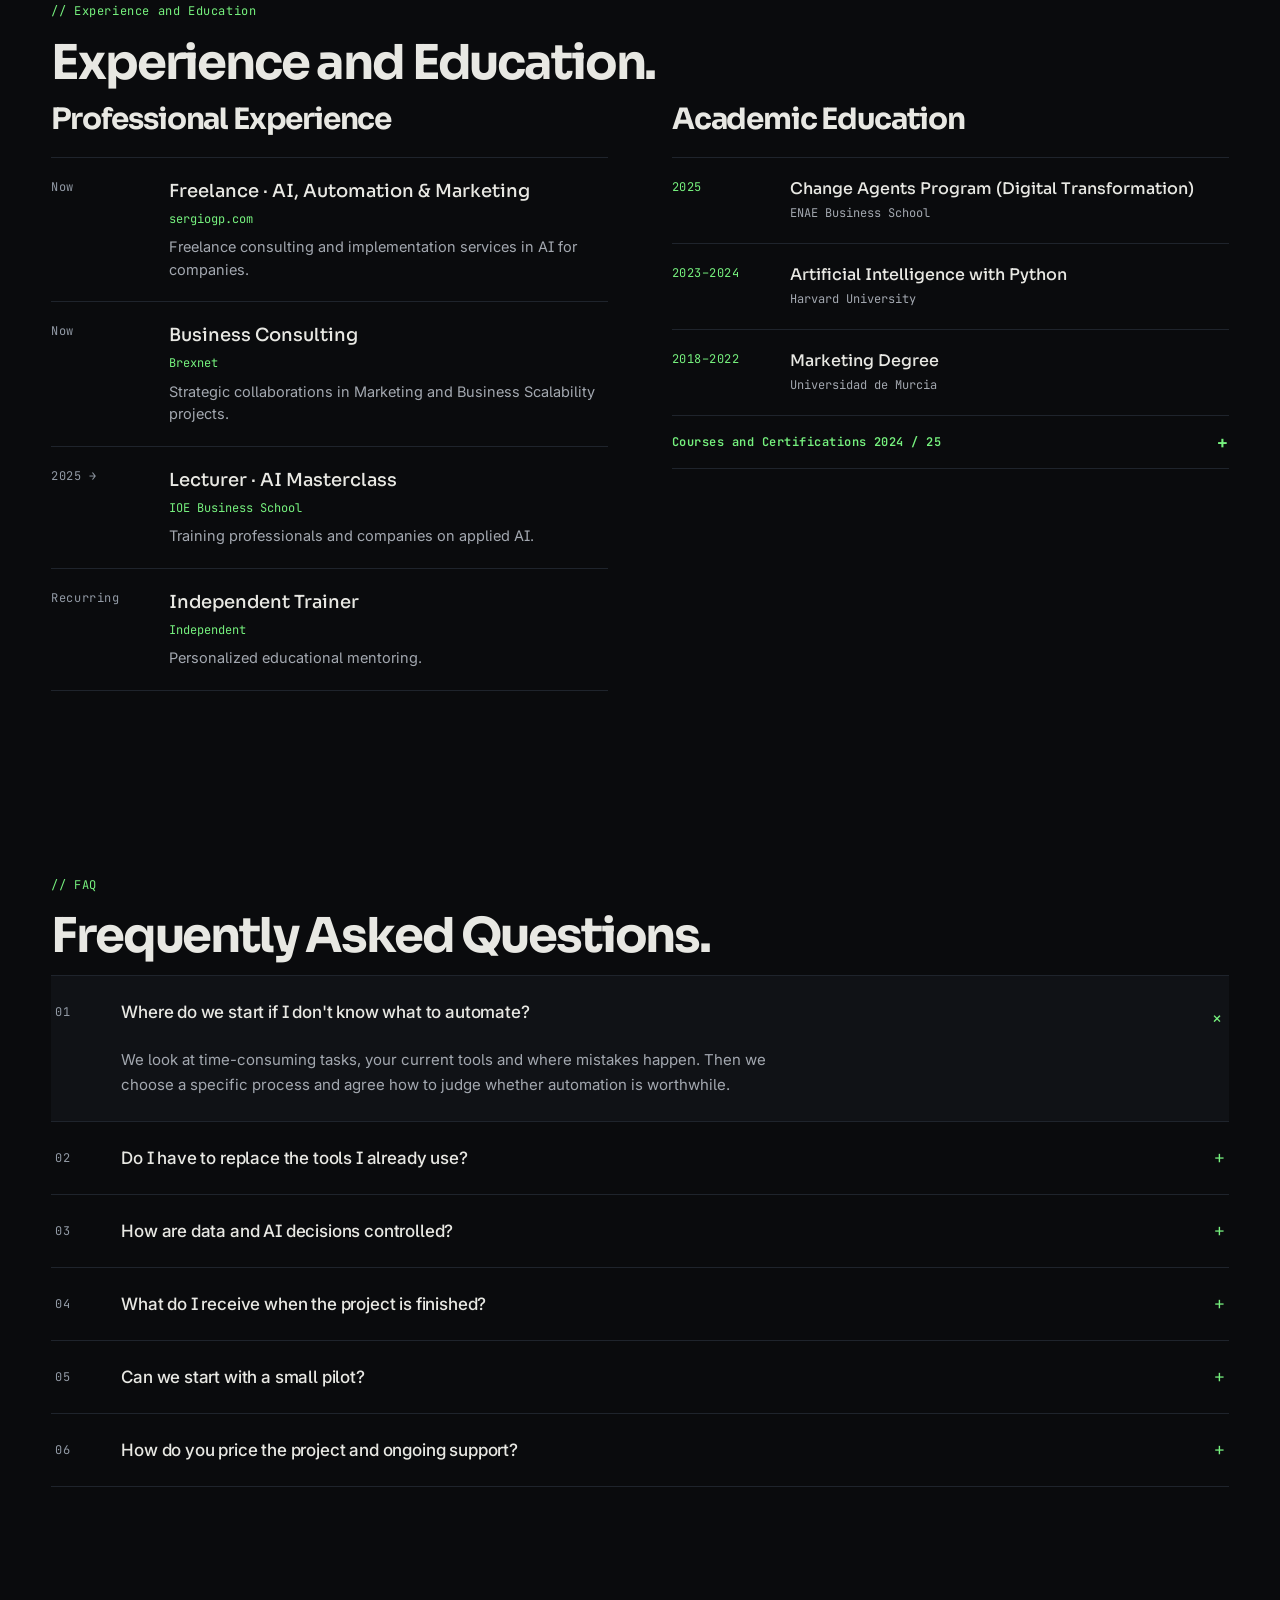
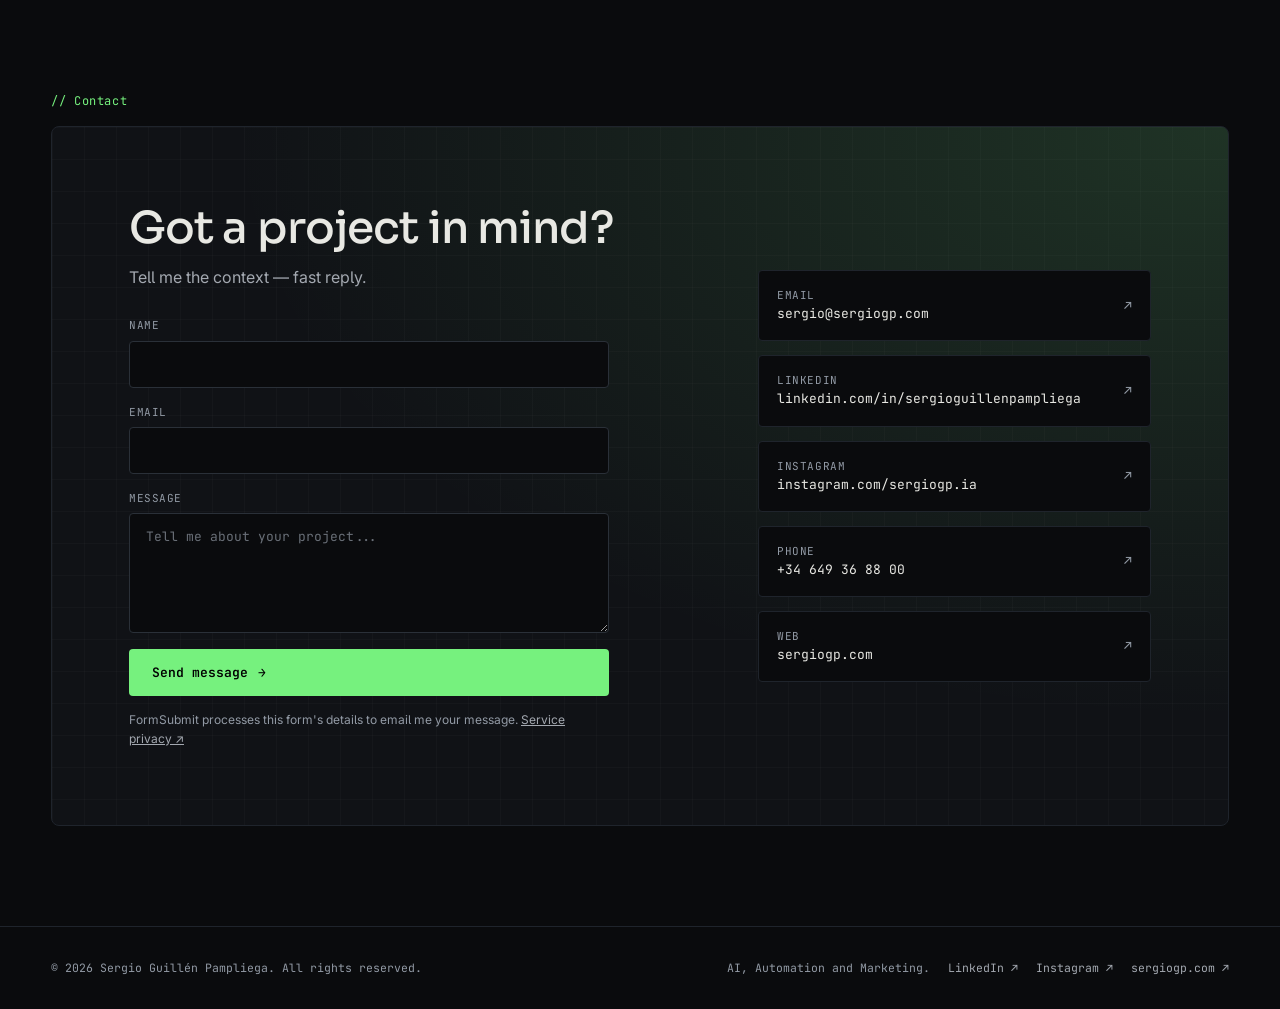
==== commit a7c4ac4f: "Refina navegación, trayectoria, FAQ y títulos del portfolio" ====
--- a/index.html
+++ b/index.html
@@ -94,7 +94,7 @@
           <span id="hero-status-text">Disponible para nuevos proyectos</span>
         </div>
         <div class="hero-role" id="hero-role">Agente de Transformación Digital</div>
-        <h1 class="hero-title" id="hero-title">Inteligencia artificial y automatización para escalar tu negocio.</h1>
+        <h1 class="hero-title" id="hero-title">Inteligencia Artificial y Automatización para Escalar tu Negocio.</h1>
         <p class="hero-sub" id="hero-sub">Más de 3 años optimizando procesos y transformando empresas. Convierto la tecnología en tu mayor ventaja competitiva.</p>
         <div class="hero-ctas">
           <a href="#contact" class="btn btn-primary" id="hero-cta-primary">Consultoría gratuita →</a>
@@ -161,13 +161,13 @@
     <div class="approach-inner">
       <div class="approach-top reveal">
         <span class="approach-kicker" id="approach-kicker">03 / CÓMO TRABAJO</span>
-        <h2 id="approach-title">De una necesidad concreta a un sistema que funciona.</h2>
+        <h2 id="approach-title">De una Necesidad Concreta a un Sistema que Funciona.</h2>
         <p id="approach-intro">Cada proyecto empieza por entender tu operación y termina con una solución que tu equipo puede usar y mejorar.</p>
       </div>
       <ol class="approach-steps reveal">
         <li><span>01</span><h3 id="approach-step-1">Diagnóstico</h3><p id="approach-step-1-detail">Reviso tareas, datos y herramientas para encontrar el cuello de botella real.</p></li>
-        <li><span>02</span><h3 id="approach-step-2">Diseño y construcción</h3><p id="approach-step-2-detail">Creo una solución a medida que encaja con los procesos que ya utilizas.</p></li>
-        <li><span>03</span><h3 id="approach-step-3">Entrega y mejora</h3><p id="approach-step-3-detail">La pruebo contigo, documento su uso y ajusto lo que haga falta.</p></li>
+        <li><span>02</span><h3 id="approach-step-2">Diseño y Construcción</h3><p id="approach-step-2-detail">Creo una solución a medida que encaja con los procesos que ya utilizas.</p></li>
+        <li><span>03</span><h3 id="approach-step-3">Entrega y Mejora</h3><p id="approach-step-3-detail">La pruebo contigo, documento su uso y ajusto lo que haga falta.</p></li>
       </ol>
       <a class="approach-cta" href="#contact"><span id="approach-cta-text">Cuéntame qué necesitas</span><span aria-hidden="true">↗</span></a>
     </div>
@@ -192,42 +192,30 @@
     <div class="projects-list reveal" id="projects-list"></div>
   </section>
 
-  <!-- SKILLS -->
-  <section id="skills" data-screen-label="06 Skills">
-    <div class="reveal">
-      <div class="kicker" id="skills-kicker"></div>
-      <h2 class="section-title" id="skills-title"></h2>
-    </div>
-    <div class="skills-grid reveal" id="skills-grid"></div>
-    <div class="langs-inline reveal" id="langs-list"></div>
-  </section>
-
-  <!-- EXPERIENCE -->
-  <section id="experience" data-screen-label="07 Experience">
-    <div class="reveal">
-      <div class="kicker" id="experience-kicker"></div>
-      <h2 class="section-title" id="experience-title"></h2>
-    </div>
-    <div class="timeline reveal" id="experience-list"></div>
-  </section>
-
-  <!-- EDUCATION + COURSES -->
-  <section id="education" data-screen-label="08 Education">
-    <div class="reveal">
-      <div class="kicker" id="education-kicker"></div>
-      <h2 class="section-title" id="education-title"></h2>
-    </div>
-    <div class="edu-grid">
-      <div class="edu-list reveal" id="education-list"></div>
-      <div class="reveal">
-        <div class="sub-kicker" id="courses-kicker-sub"></div>
-        <div class="courses-list" id="courses-list"></div>
+  <!-- EXPERIENCE + EDUCATION -->
+  <section id="journey" data-screen-label="06 Journey">
+    <div class="reveal">
+      <div class="kicker" id="journey-kicker"></div>
+      <h2 class="section-title" id="journey-title"></h2>
+    </div>
+    <div class="journey-grid">
+      <div class="journey-column reveal" id="experience">
+        <h3 class="journey-column-title" id="experience-title"></h3>
+        <div class="timeline" id="experience-list"></div>
+      </div>
+      <div class="journey-column reveal" id="education">
+        <h3 class="journey-column-title" id="education-title"></h3>
+        <div class="edu-list" id="education-list"></div>
+        <details class="courses-disclosure">
+          <summary id="courses-kicker-sub"></summary>
+          <div class="courses-list" id="courses-list"></div>
+        </details>
       </div>
     </div>
   </section>
 
   <!-- FAQ -->
-  <section id="faq" data-screen-label="09 FAQ">
+  <section id="faq" data-screen-label="07 FAQ">
     <div class="reveal">
       <div class="kicker" id="faq-kicker"></div>
       <h2 class="section-title" id="faq-title"></h2>
@@ -236,7 +224,7 @@
   </section>
 
   <!-- CONTACT -->
-  <section id="contact" class="contact-section" data-screen-label="10 Contact">
+  <section id="contact" class="contact-section" data-screen-label="08 Contact">
     <div class="reveal">
       <div class="kicker" id="contact-kicker"></div>
     </div>
--- a/styles.css
+++ b/styles.css
@@ -1045,15 +1045,27 @@
 .project-link .arr { transition: transform 0.2s; }
 .project-link:hover .arr { transform: translateX(3px); }
 
-/* EXPERIENCE / TIMELINE */
-.timeline {
-  border-top: 1px solid var(--line);
-}
+/* EXPERIENCE + EDUCATION */
+.journey-grid {
+  display: grid;
+  grid-template-columns: repeat(2, minmax(0, 1fr));
+  gap: clamp(28px, 5vw, 72px);
+  align-items: start;
+}
+.journey-column { min-width: 0; }
+.journey-column-title {
+  margin: 0;
+  padding: 0 0 20px;
+  font-size: clamp(21px, 2.3vw, 30px);
+  line-height: 1.2;
+  letter-spacing: -0.04em;
+}
+.timeline, .edu-list { border-top: 1px solid var(--line); }
 .tl-item {
   display: grid;
-  grid-template-columns: 180px 1fr;
-  gap: 32px;
-  padding: 28px 0;
+  grid-template-columns: 100px minmax(0, 1fr);
+  gap: 18px;
+  padding: 20px 0;
   border-bottom: 1px solid var(--line);
 }
 .tl-period {
@@ -1081,22 +1093,27 @@
   max-width: 640px;
 }
 
-/* EDUCATION + COURSES */
-.edu-grid {
-  display: grid;
-  grid-template-columns: 1.2fr 1fr;
-  gap: 60px;
-}
-.edu-list, .courses-list {
-  border-top: 1px solid var(--line);
-}
 .edu-item {
   display: grid;
-  grid-template-columns: 100px 1fr;
-  gap: 24px;
-  padding: 22px 0;
+  grid-template-columns: 100px minmax(0, 1fr);
+  gap: 18px;
+  padding: 20px 0;
   border-bottom: 1px solid var(--line);
 }
+.courses-disclosure { border-bottom: 1px solid var(--line); }
+.courses-disclosure summary {
+  cursor: pointer;
+  list-style: none;
+  padding: 18px 0;
+  color: var(--accent);
+  font: 600 12px var(--font-mono);
+  letter-spacing: .04em;
+}
+.courses-disclosure summary::-webkit-details-marker { display: none; }
+.courses-disclosure summary::after { content: "+"; float: right; font-size: 18px; line-height: 1; }
+.courses-disclosure[open] summary::after { content: "−"; }
+.courses-disclosure summary:focus-visible { outline: 2px solid var(--accent); outline-offset: 4px; }
+.courses-list { border-top: 1px solid var(--line); }
 .edu-year {
   font-family: var(--font-mono);
   font-size: 12px;
@@ -1120,7 +1137,7 @@
   padding: 0;
   margin: 0;
   display: grid;
-  grid-template-columns: 1fr 1fr;
+  grid-template-columns: 1fr;
   gap: 0;
 }
 .courses-list li {
@@ -1186,84 +1203,6 @@
   font-size: 12.5px;
 }
 .stack-group li:last-child { border-bottom: none; }
-
-/* SKILLS — chip grid */
-.skills-grid {
-  display: grid;
-  grid-template-columns: repeat(3, 1fr);
-  gap: 0;
-  border-top: 1px solid var(--line);
-  border-left: 1px solid var(--line);
-}
-.skill-group {
-  padding: 28px;
-  border-right: 1px solid var(--line);
-  border-bottom: 1px solid var(--line);
-  background: var(--bg);
-  position: relative;
-  transition: background 0.3s;
-}
-.skill-group:hover { background: var(--bg-2); }
-.skill-group-label {
-  font-family: var(--font-mono);
-  font-size: 11px;
-  color: var(--accent);
-  margin: 0 0 20px;
-  letter-spacing: 0.06em;
-  text-transform: uppercase;
-  display: flex;
-  align-items: center;
-  gap: 8px;
-}
-.skill-group-label::after {
-  content: "";
-  flex: 1;
-  height: 1px;
-  background: var(--line);
-}
-.skill-chips {
-  display: flex;
-  flex-wrap: wrap;
-  gap: 8px;
-}
-.skill-chip {
-  font-family: var(--font-mono);
-  font-size: 12px;
-  padding: 6px 12px;
-  border: 1px solid var(--line-2);
-  border-radius: 100px;
-  color: var(--fg-2);
-  letter-spacing: 0.02em;
-  background: var(--bg-3);
-  transition: border-color 0.2s, color 0.2s, background 0.2s, transform 0.2s;
-  cursor: default;
-}
-.skill-chip:hover {
-  border-color: var(--accent);
-  color: var(--accent);
-  background: var(--accent-glow);
-  transform: translateY(-1px);
-}
-
-/* LANGUAGES (inline under skills) */
-.langs-inline {
-  margin-top: 20px;
-  display: flex;
-  gap: 20px;
-}
-.lang-item {
-  display: flex;
-  align-items: baseline;
-  gap: 10px;
-  padding: 10px 0;
-}
-.lang-item .lang-name { font-size: 14px; font-weight: 500; }
-.lang-item .lang-level {
-  font-family: var(--font-mono);
-  font-size: 11px;
-  color: var(--accent);
-  letter-spacing: 0.05em;
-}
 
 /* TESTIMONIALS */
 .test-grid {
@@ -1520,8 +1459,8 @@
   transform: translateY(0);
 }
 
-/* La navegación completa solo cabe sin recortes en pantallas anchas. */
-@media (max-width: 1240px) {
+/* La navegación compacta conserva espacio para nombre, idioma y contacto. */
+@media (max-width: 1050px) {
   .nav-links { display: none; }
   .nav-actions { margin-left: auto; }
   .hamburger { display: inline-flex; }
@@ -1558,15 +1497,8 @@
   .project-slot { max-width: 100%; }
   .project:hover { padding-left: 0; }
 
-  /* Skills */
-  .skills-grid { grid-template-columns: 1fr; }
-
-  /* Experience */
-  .tl-item { grid-template-columns: 1fr; gap: 6px; }
-
-  /* Education */
-  .edu-grid { grid-template-columns: 1fr; gap: 32px; }
-  .courses-list ul { grid-template-columns: 1fr; }
+  /* Experience and education */
+  .journey-grid { grid-template-columns: 1fr; gap: 44px; }
 
   /* FAQ */
   .faq-item summary { grid-template-columns: 36px 1fr 24px; gap: 12px; }
@@ -1649,14 +1581,8 @@
   .metrics { gap: 6px; margin-top: 8px; }
   .metric { font-size: 10.5px; padding: 3px 8px; }
 
-  /* Skills — touch-friendly chips */
-  .skill-group { padding: 20px 16px; }
-  .skill-group-label { font-size: 10px; margin-bottom: 14px; }
-  .skill-chips { gap: 6px; }
-  .skill-chip { font-size: 11px; padding: 7px 12px; }
-  .langs-inline { flex-direction: column; gap: 12px; }
-
   /* Experience */
+  .tl-item { grid-template-columns: 1fr; gap: 6px; }
   .tl-item { padding: 20px 0; }
   .tl-role { font-size: 16px; }
   .tl-desc { font-size: 13.5px; }
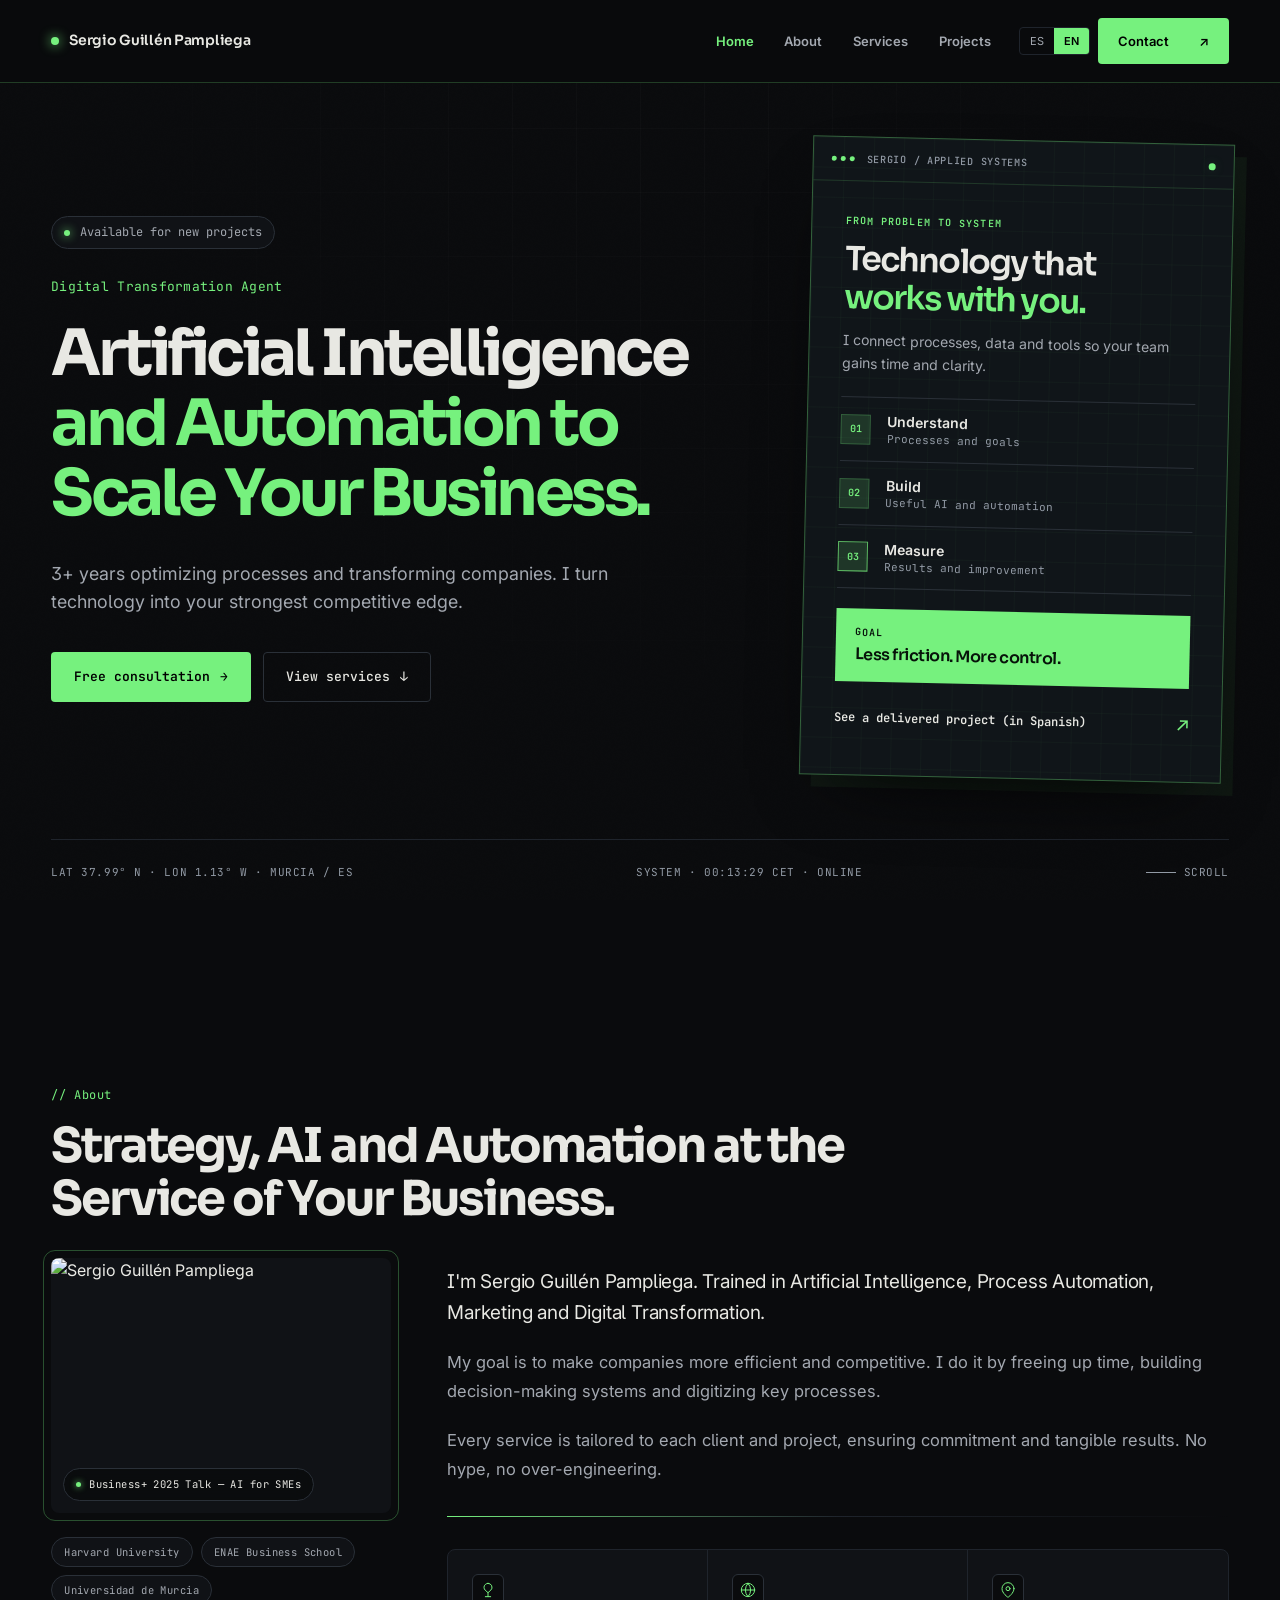
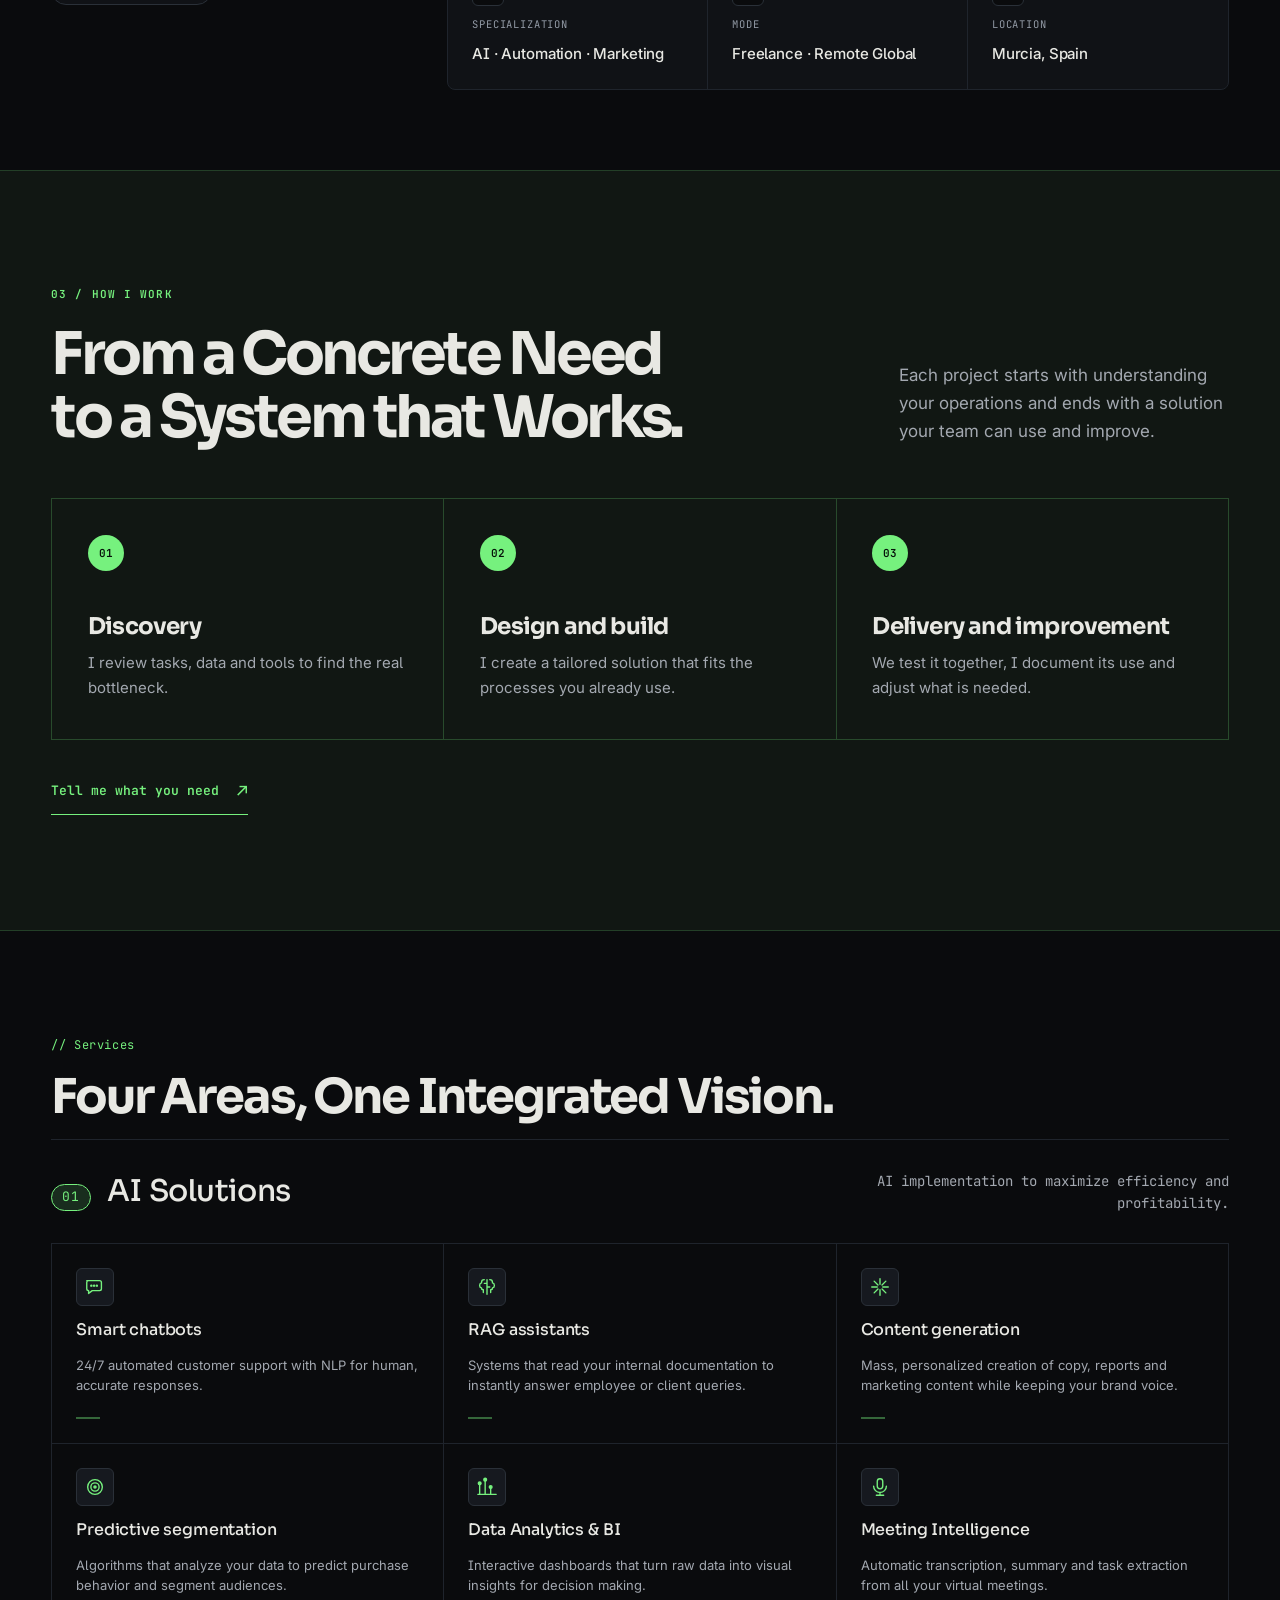
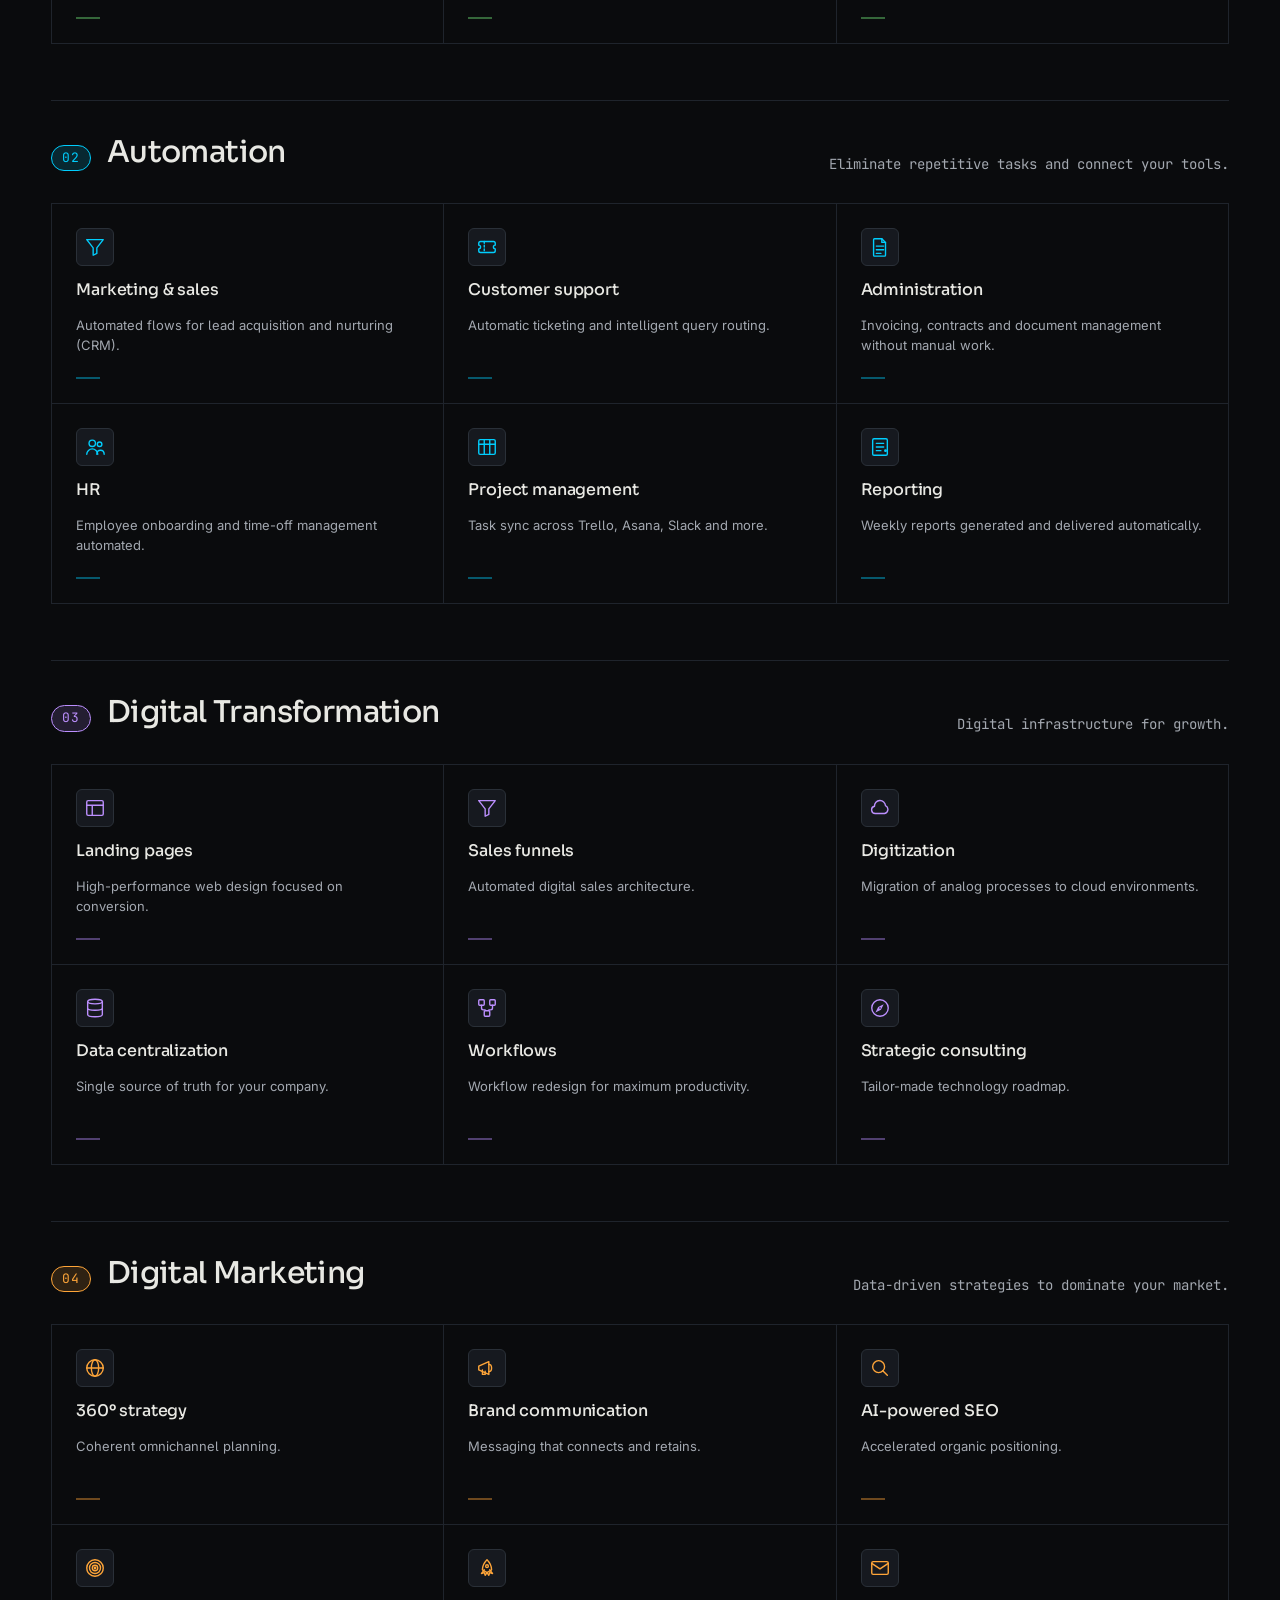
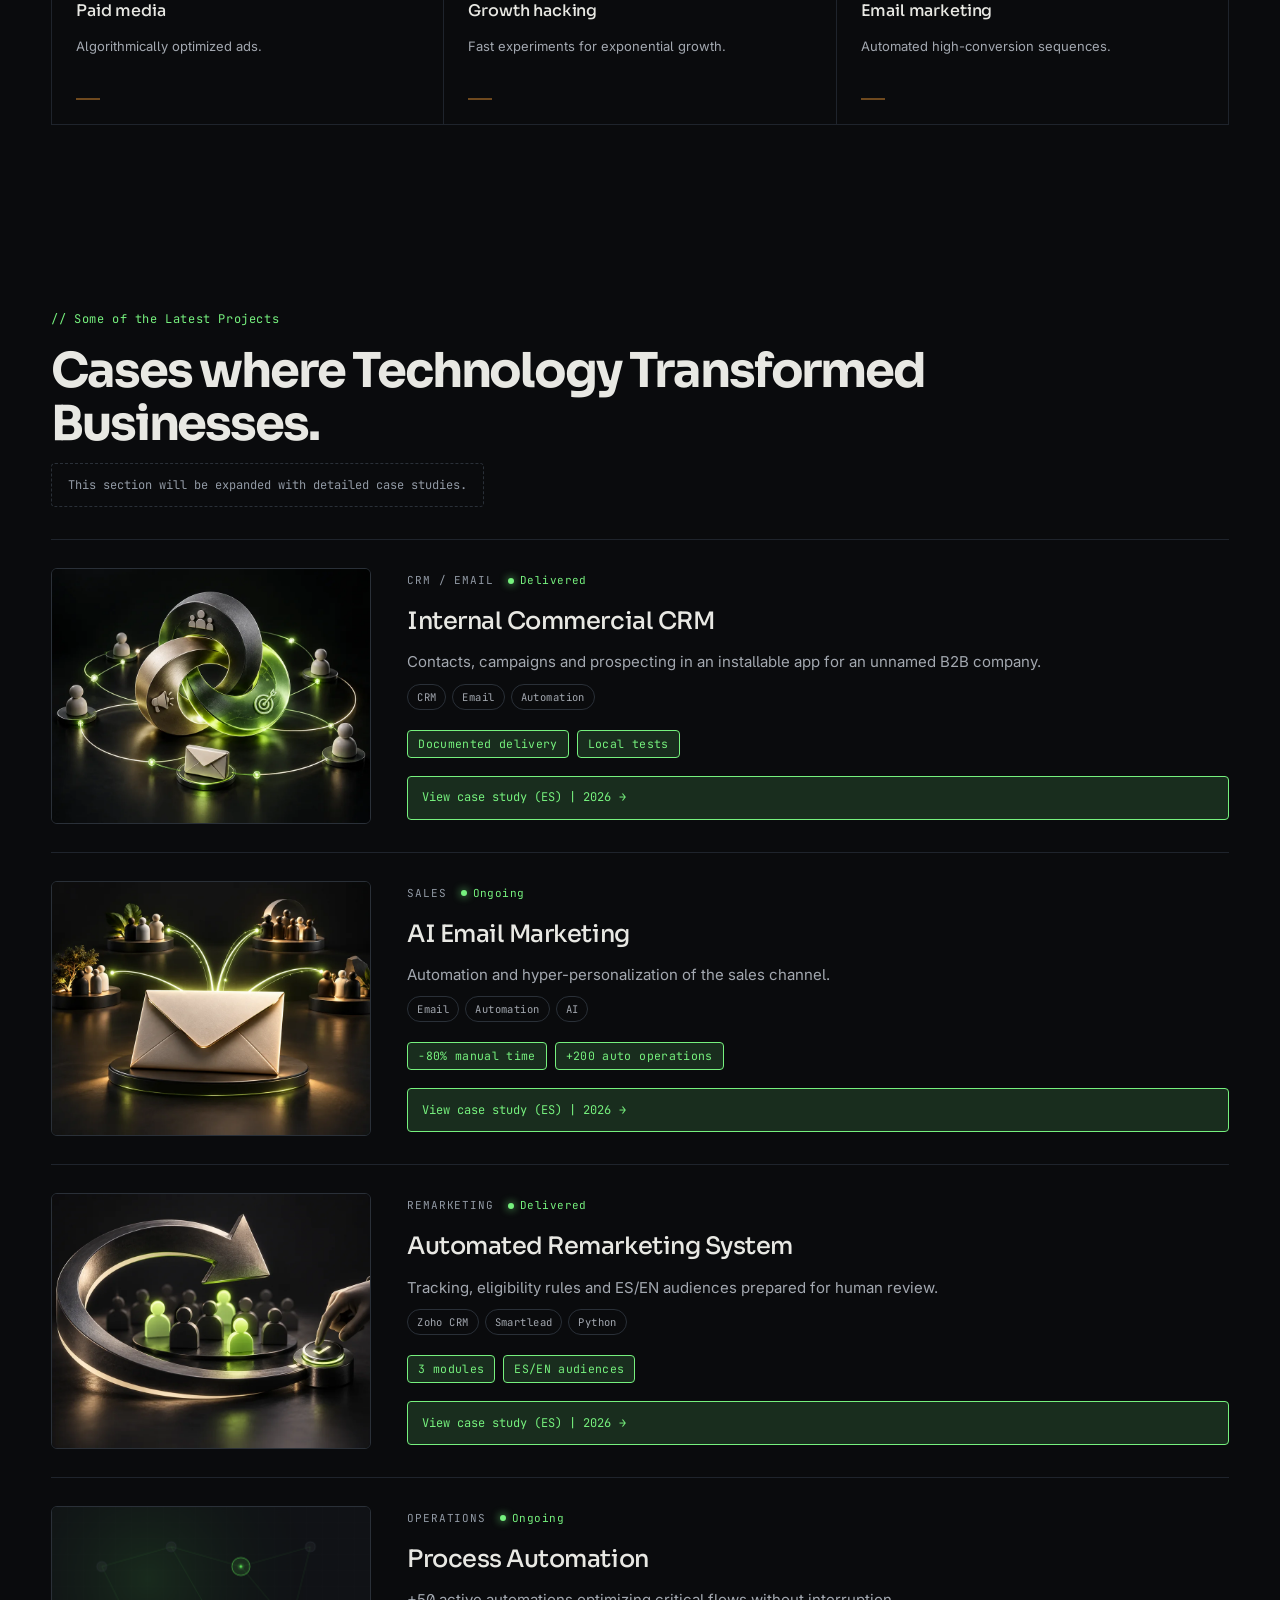
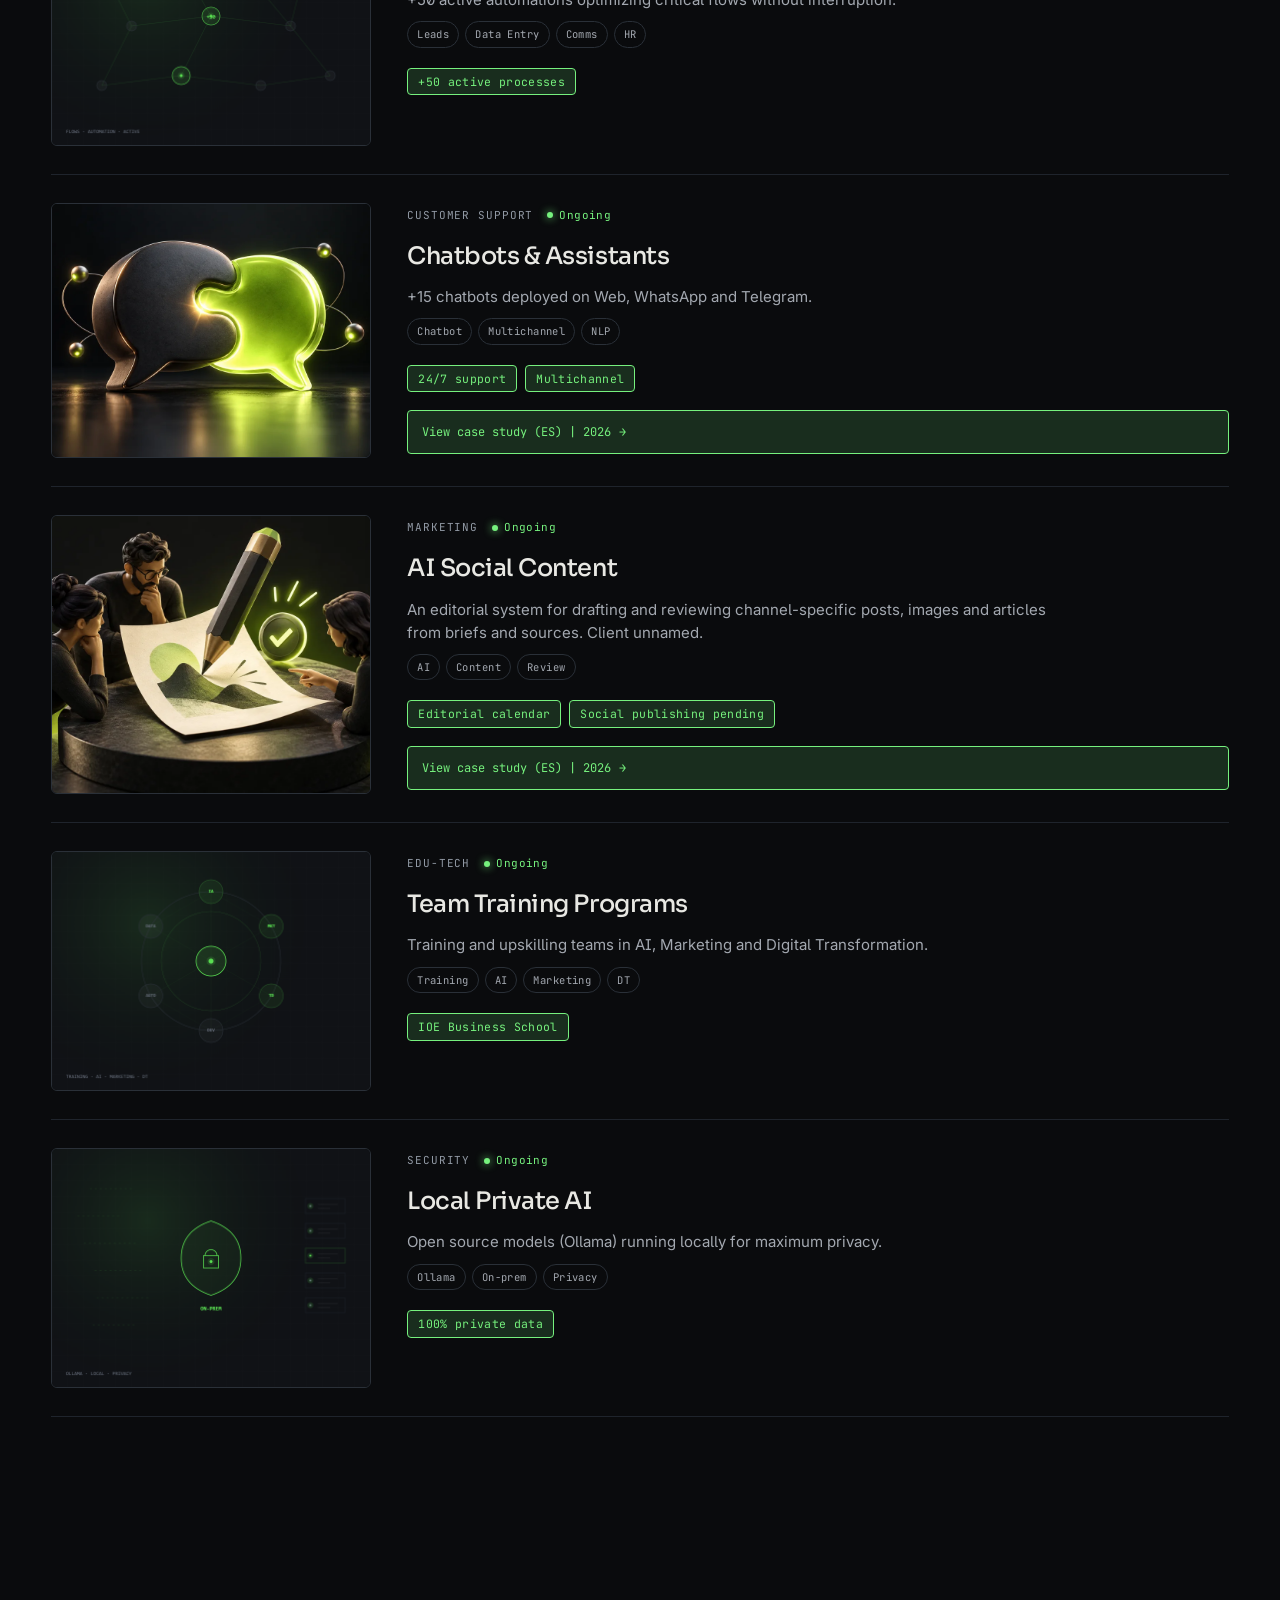
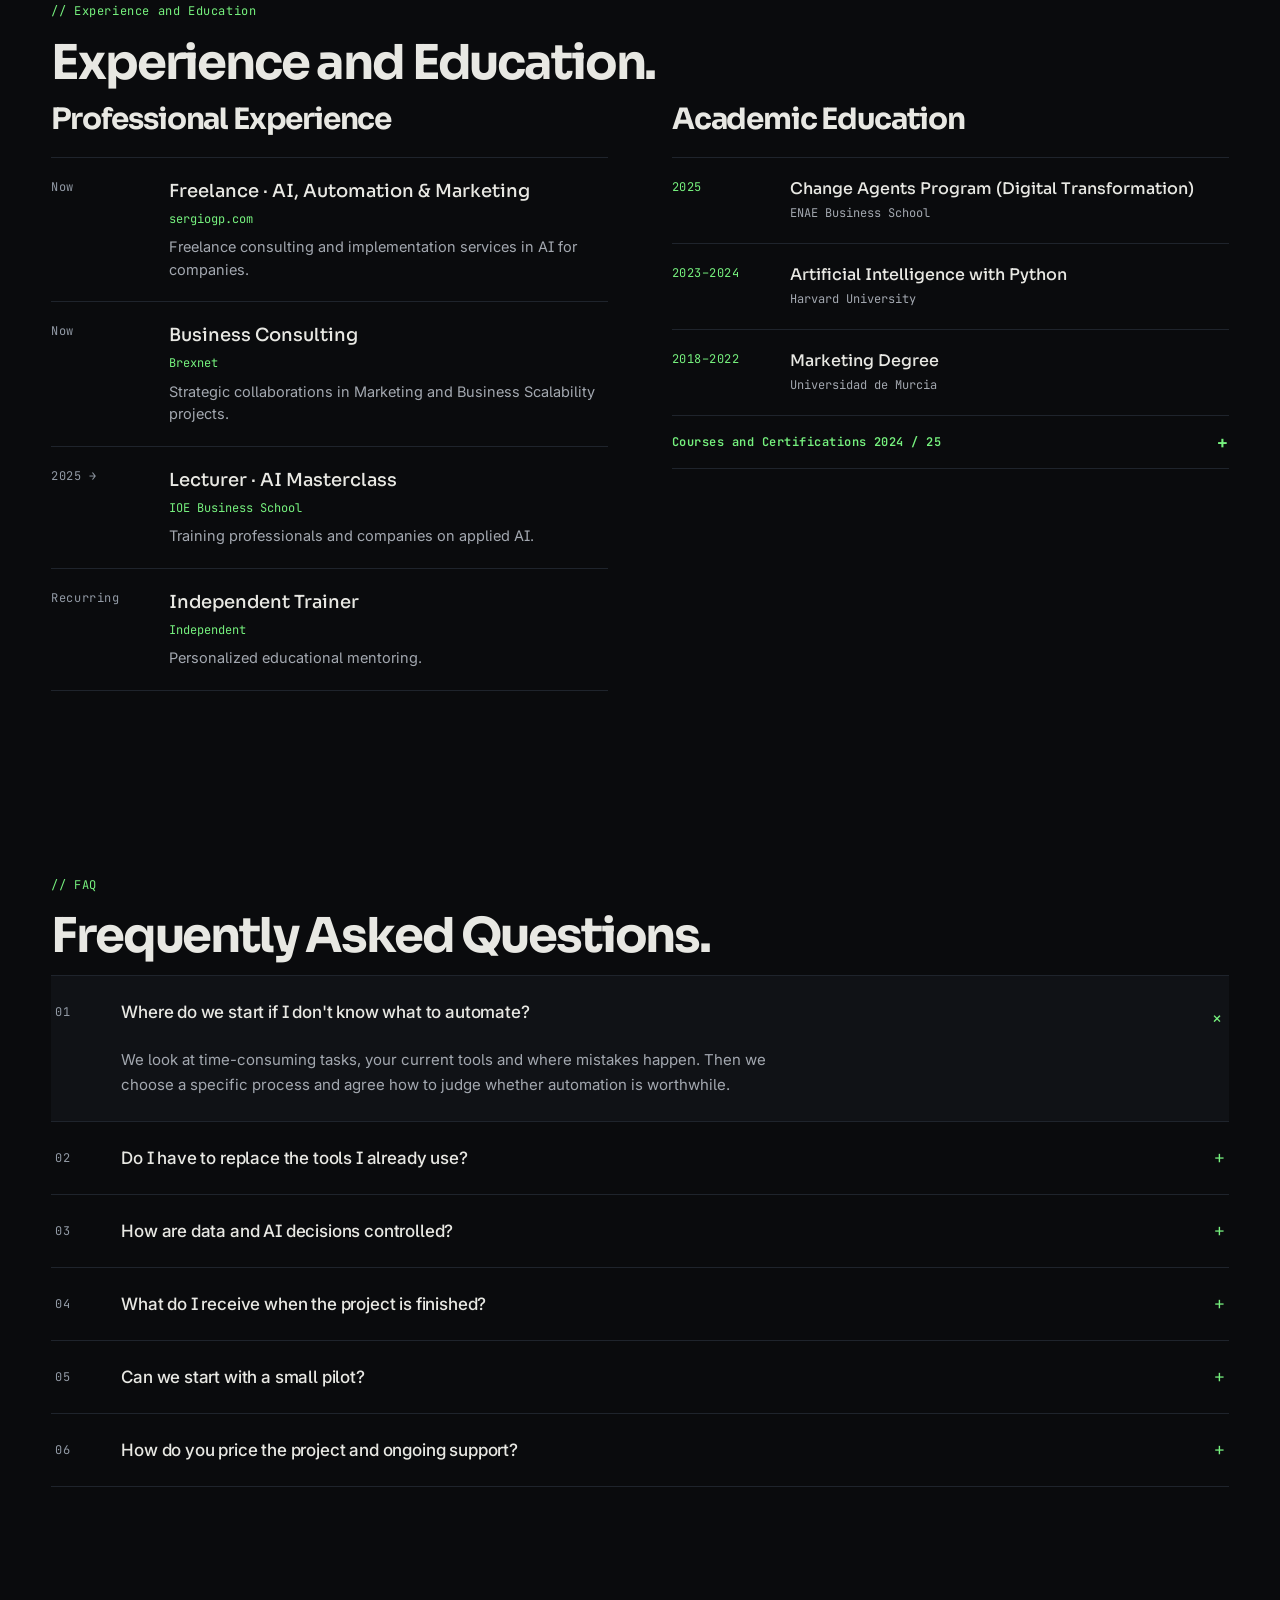
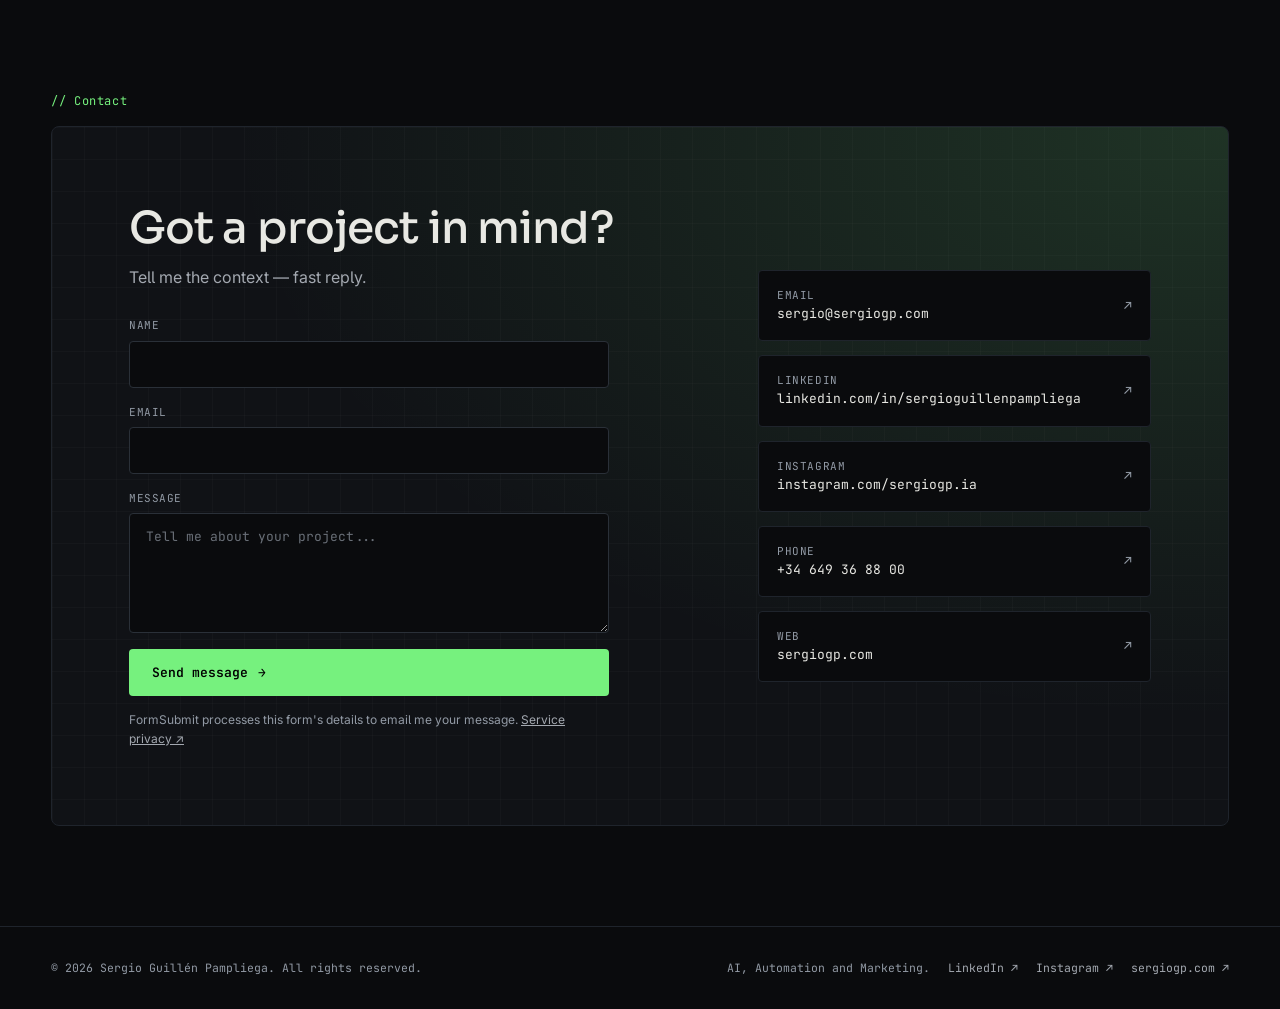
==== commit ed673c97: "Mejora SEO local y HTML accesible para rastreadores" ====
--- a/index.html
+++ b/index.html
@@ -3,8 +3,8 @@
 <head>
 <meta charset="utf-8" />
 <meta name="viewport" content="width=device-width, initial-scale=1" />
-<title>Sergio Guillén Pampliega — IA, Automatización & Transformación Digital</title>
-<meta name="description" content="Freelance experto en Inteligencia Artificial, automatización de procesos y transformación digital. Convierto la tecnología en tu mayor ventaja competitiva." />
+<title>Sergio Guillén Pampliega | IA, web y automatización en Murcia</title>
+<meta name="description" content="Consultor freelance en Murcia para IA, automatización, desarrollo web y software, email marketing y SEO. Soluciones a medida para empresas de la Región de Murcia." />
 <meta name="author" content="Sergio Guillén Pampliega" />
 <meta name="theme-color" content="#0a0b0d" />
 <link rel="icon" type="image/svg+xml" href="favicon.svg" />
@@ -13,16 +13,16 @@
 <!-- Open Graph -->
 <meta property="og:type" content="website" />
 <meta property="og:url" content="https://sergiogp.com/" />
-<meta property="og:title" content="Sergio Guillén Pampliega — IA & Automatización" />
-<meta property="og:description" content="Freelance experto en IA, automatización y transformación digital. Estrategia y resultados tangibles." />
+<meta property="og:title" content="Sergio Guillén Pampliega | IA, web y automatización en Murcia" />
+<meta property="og:description" content="Consultor freelance en Murcia: IA, automatización, desarrollo web y software, email marketing y SEO para empresas." />
 <meta property="og:image" content="https://res.cloudinary.com/dg3peytgm/image/upload/v1769559402/Ponencia_Recorte_sgw3g4.jpg" />
 <meta property="og:locale" content="es_ES" />
 <meta property="og:locale:alternate" content="en_US" />
 
 <!-- Twitter -->
 <meta name="twitter:card" content="summary_large_image" />
-<meta name="twitter:title" content="Sergio Guillén Pampliega — IA & Automatización" />
-<meta name="twitter:description" content="Freelance experto en IA, automatización y transformación digital." />
+<meta name="twitter:title" content="Sergio Guillén Pampliega | IA, web y automatización en Murcia" />
+<meta name="twitter:description" content="Consultor freelance en Murcia: IA, automatización, desarrollo web y software, email marketing y SEO para empresas." />
 <meta name="twitter:image" content="https://res.cloudinary.com/dg3peytgm/image/upload/v1769559402/Ponencia_Recorte_sgw3g4.jpg" />
 
 <link rel="preconnect" href="https://fonts.googleapis.com">
@@ -34,13 +34,24 @@
 {
   "@context": "https://schema.org",
   "@type": "Person",
+  "@id": "https://sergiogp.com/#sergio",
   "name": "Sergio Guillén Pampliega",
-  "url": "https://sergiogp.com",
+  "url": "https://sergiogp.com/",
   "image": "https://res.cloudinary.com/dg3peytgm/image/upload/v1769542383/yo_terraza_celohz.png",
   "jobTitle": "Agente de Transformación Digital · IA & Automatización",
   "email": "mailto:sergio@sergiogp.com",
   "telephone": "+34 649 36 88 00",
   "address": { "@type": "PostalAddress", "addressLocality": "Murcia", "addressCountry": "ES" },
+  "mainEntityOfPage": "https://sergiogp.com/",
+  "knowsAbout": [
+    "Inteligencia artificial aplicada",
+    "Automatización de procesos",
+    "Desarrollo web y software",
+    "Email marketing",
+    "Posicionamiento SEO",
+    "Analítica de datos",
+    "Transformación digital"
+  ],
   "sameAs": [
     "https://www.linkedin.com/in/sergioguillenpampliega",
     "https://www.instagram.com/sergiogp.ia/"
@@ -52,6 +63,17 @@
   ]
 }
 </script>
+<script type="application/ld+json">
+{
+  "@context": "https://schema.org",
+  "@type": "WebSite",
+  "@id": "https://sergiogp.com/#website",
+  "name": "Sergio Guillén Pampliega",
+  "url": "https://sergiogp.com/",
+  "inLanguage": "es",
+  "publisher": { "@id": "https://sergiogp.com/#sergio" }
+}
+</script>
 </head>
 <body>
 
@@ -66,7 +88,7 @@
       <span class="brand-dot"></span>
       <span class="brand-name">Sergio Guillén Pampliega</span>
     </a>
-    <nav class="nav-links" id="nav-links" aria-label="Navegación principal"></nav>
+    <nav class="nav-links" id="nav-links" aria-label="Navegación principal"><!-- STATIC:nav-links:START --><a href="#home" data-nav="home">Inicio</a><a href="#about" data-nav="about">Sobre mí</a><a href="#services" data-nav="services">Servicios</a><a href="#projects" data-nav="projects">Proyectos</a><!-- STATIC:nav-links:END --></nav>
     <div class="nav-actions">
       <div class="lang-switch">
         <button type="button" data-lang="es" class="active" aria-label="Español" aria-pressed="true">ES</button>
@@ -79,7 +101,7 @@
     </div>
   </div>
   <div class="mobile-menu" id="mobile-menu">
-    <nav class="mobile-nav" id="mobile-nav" aria-label="Navegación móvil"></nav>
+    <nav class="mobile-nav" id="mobile-nav" aria-label="Navegación móvil"><!-- STATIC:mobile-nav:START --><a href="#home" data-nav="home">Inicio</a><a href="#about" data-nav="about">Sobre mí</a><a href="#services" data-nav="services">Servicios</a><a href="#projects" data-nav="projects">Proyectos</a><a href="#contact" data-nav="contact">Contacto</a><!-- STATIC:mobile-nav:END --></nav>
   </div>
 </header>
 
@@ -133,8 +155,8 @@
   <!-- ABOUT -->
   <section id="about" data-screen-label="02 About">
     <div class="reveal">
-      <div class="kicker" id="about-kicker"></div>
-      <h2 class="section-title" id="about-title"></h2>
+      <div class="kicker" id="about-kicker"><!-- STATIC:about-kicker:START -->// Sobre mí<!-- STATIC:about-kicker:END --></div>
+      <h2 class="section-title" id="about-title"><!-- STATIC:about-title:START -->Estrategia, IA y Automatización al Servicio de tu Negocio.<!-- STATIC:about-title:END --></h2>
     </div>
     <div class="about-layout reveal">
       <div class="about-portrait">
@@ -146,12 +168,12 @@
             <span id="about-photo-caption"></span>
           </figcaption>
         </figure>
-        <div class="about-credentials" id="about-credentials"></div>
+        <div class="about-credentials" id="about-credentials"><!-- STATIC:about-credentials:START --><span class="about-cred">Harvard University</span><span class="about-cred">ENAE Business School</span><span class="about-cred">Universidad de Murcia</span><!-- STATIC:about-credentials:END --></div>
       </div>
       <div class="about-content">
-        <div class="about-body" id="about-body"></div>
+        <div class="about-body" id="about-body"><!-- STATIC:about-body:START --><p>Soy Sergio Guillén Pampliega. Graduado y formado en Inteligencia Artificial, Automatización de Procesos, Marketing y Transformación Digital.</p><p>Mi objetivo es hacer a las empresas más óptimas, eficientes y competitivas. Lo consigo liberando tiempo, desarrollando sistemas para una mejor toma de decisiones y digitalizando procesos clave.</p><p>Todos los servicios y soluciones son personalizados para cada cliente y proyecto, asegurando compromiso y resultados tangibles. Sin humo y sin sobre-ingeniería.</p><!-- STATIC:about-body:END --></div>
         <div class="about-divider"></div>
-        <div class="about-stats-row" id="about-stats"></div>
+        <div class="about-stats-row" id="about-stats"><!-- STATIC:about-stats:START --><div class="about-stat-card"><span class="about-stat-icon"></span><span class="about-stat-k">ESPECIALIZACIÓN</span><span class="about-stat-v">IA · Automatización · Marketing</span></div><div class="about-stat-card"><span class="about-stat-icon"></span><span class="about-stat-k">MODALIDAD</span><span class="about-stat-v">Freelance · Remoto Global</span></div><div class="about-stat-card"><span class="about-stat-icon"></span><span class="about-stat-k">UBICACIÓN</span><span class="about-stat-v">Murcia, España</span></div><!-- STATIC:about-stats:END --></div>
       </div>
     </div>
   </section>
@@ -176,39 +198,39 @@
   <!-- SERVICES (4 areas) -->
   <section id="services" data-screen-label="04 Services">
     <div class="reveal">
-      <div class="kicker" id="services-kicker"></div>
-      <h2 class="section-title" id="services-title"></h2>
-    </div>
-    <div class="reveal" id="services-areas"></div>
+      <div class="kicker" id="services-kicker"><!-- STATIC:services-kicker:START -->// Servicios<!-- STATIC:services-kicker:END --></div>
+      <h2 class="section-title" id="services-title"><!-- STATIC:services-title:START -->Cuatro Áreas, una Visión Integral.<!-- STATIC:services-title:END --></h2>
+    </div>
+    <div class="reveal" id="services-areas"><!-- STATIC:services-areas:START --><div class="area" data-area="01"><div class="area-head"><div class="area-head-left"><span class="area-id">01</span><h3 class="area-label">Soluciones IA</h3></div><p class="area-desc">Implementación de inteligencia artificial para maximizar eficiencia y rentabilidad.</p></div><div class="services-grid"><div class="service"><div class="service-head"><span class="service-icon"></span></div><h4 class="service-title">Chatbots Inteligentes</h4><p class="service-desc">Atención al cliente automatizada 24/7 con procesamiento de lenguaje natural para respuestas humanas y precisas.</p><span class="service-rule"></span></div><div class="service"><div class="service-head"><span class="service-icon"></span></div><h4 class="service-title">Asistentes RAG</h4><p class="service-desc">Sistemas que leen tu documentación interna para responder consultas de empleados o clientes al instante.</p><span class="service-rule"></span></div><div class="service"><div class="service-head"><span class="service-icon"></span></div><h4 class="service-title">Generación de Contenido</h4><p class="service-desc">Creación masiva y personalizada de textos, informes y copys de marketing manteniendo tu tono de marca.</p><span class="service-rule"></span></div><div class="service"><div class="service-head"><span class="service-icon"></span></div><h4 class="service-title">Segmentación Predictiva</h4><p class="service-desc">Algoritmos que analizan tus datos para predecir comportamientos de compra y segmentar audiencias.</p><span class="service-rule"></span></div><div class="service"><div class="service-head"><span class="service-icon"></span></div><h4 class="service-title">Data Analytics &amp; BI</h4><p class="service-desc">Dashboards interactivos que transforman datos brutos en insights visuales para la toma de decisiones.</p><span class="service-rule"></span></div><div class="service"><div class="service-head"><span class="service-icon"></span></div><h4 class="service-title">Meeting Intelligence</h4><p class="service-desc">Transcripción, resumen y extracción de tareas automáticas de todas tus reuniones virtuales.</p><span class="service-rule"></span></div></div></div><div class="area" data-area="02"><div class="area-head"><div class="area-head-left"><span class="area-id">02</span><h3 class="area-label">Automatizaciones</h3></div><p class="area-desc">Elimina tareas repetitivas y conecta tus herramientas.</p></div><div class="services-grid"><div class="service"><div class="service-head"><span class="service-icon"></span></div><h4 class="service-title">Marketing y Ventas</h4><p class="service-desc">Flujos automáticos de captación y nutrición de leads (CRM).</p><span class="service-rule"></span></div><div class="service"><div class="service-head"><span class="service-icon"></span></div><h4 class="service-title">Atención al Cliente</h4><p class="service-desc">Ticketing automático y enrutamiento inteligente de consultas.</p><span class="service-rule"></span></div><div class="service"><div class="service-head"><span class="service-icon"></span></div><h4 class="service-title">Administración</h4><p class="service-desc">Facturación, contratos y gestión documental sin intervención manual.</p><span class="service-rule"></span></div><div class="service"><div class="service-head"><span class="service-icon"></span></div><h4 class="service-title">Recursos Humanos</h4><p class="service-desc">Onboarding de empleados y gestión de vacaciones automatizada.</p><span class="service-rule"></span></div><div class="service"><div class="service-head"><span class="service-icon"></span></div><h4 class="service-title">Gestión de Proyectos</h4><p class="service-desc">Sincronización de tareas entre Trello, Asana, Slack y demás.</p><span class="service-rule"></span></div><div class="service"><div class="service-head"><span class="service-icon"></span></div><h4 class="service-title">Reporting</h4><p class="service-desc">Informes semanales generados y enviados automáticamente.</p><span class="service-rule"></span></div></div></div><div class="area" data-area="03"><div class="area-head"><div class="area-head-left"><span class="area-id">03</span><h3 class="area-label">Transformación Digital</h3></div><p class="area-desc">Infraestructura digital para el crecimiento.</p></div><div class="services-grid"><div class="service"><div class="service-head"><span class="service-icon"></span></div><h4 class="service-title">Landing Pages</h4><p class="service-desc">Diseño web de alto rendimiento enfocado en conversión.</p><span class="service-rule"></span></div><div class="service"><div class="service-head"><span class="service-icon"></span></div><h4 class="service-title">Embudos de Venta</h4><p class="service-desc">Arquitectura de ventas digitales automatizada.</p><span class="service-rule"></span></div><div class="service"><div class="service-head"><span class="service-icon"></span></div><h4 class="service-title">Digitalización</h4><p class="service-desc">Migración de procesos analógicos a entornos cloud.</p><span class="service-rule"></span></div><div class="service"><div class="service-head"><span class="service-icon"></span></div><h4 class="service-title">Centralización de Datos</h4><p class="service-desc">Single Source of Truth para tu empresa.</p><span class="service-rule"></span></div><div class="service"><div class="service-head"><span class="service-icon"></span></div><h4 class="service-title">Workflows</h4><p class="service-desc">Rediseño de flujos de trabajo para máxima productividad.</p><span class="service-rule"></span></div><div class="service"><div class="service-head"><span class="service-icon"></span></div><h4 class="service-title">Consultoría Estratégica</h4><p class="service-desc">Hoja de ruta tecnológica a medida.</p><span class="service-rule"></span></div></div></div><div class="area" data-area="04"><div class="area-head"><div class="area-head-left"><span class="area-id">04</span><h3 class="area-label">Marketing Digital</h3></div><p class="area-desc">Estrategias data-driven para dominar tu mercado.</p></div><div class="services-grid"><div class="service"><div class="service-head"><span class="service-icon"></span></div><h4 class="service-title">Estrategia 360º</h4><p class="service-desc">Planificación omnicanal coherente.</p><span class="service-rule"></span></div><div class="service"><div class="service-head"><span class="service-icon"></span></div><h4 class="service-title">Brand Communication</h4><p class="service-desc">Mensajes que conectan y fidelizan.</p><span class="service-rule"></span></div><div class="service"><div class="service-head"><span class="service-icon"></span></div><h4 class="service-title">SEO con IA</h4><p class="service-desc">Posicionamiento orgánico acelerado.</p><span class="service-rule"></span></div><div class="service"><div class="service-head"><span class="service-icon"></span></div><h4 class="service-title">Paid Media</h4><p class="service-desc">Ads optimizados algorítmicamente.</p><span class="service-rule"></span></div><div class="service"><div class="service-head"><span class="service-icon"></span></div><h4 class="service-title">Growth Hacking</h4><p class="service-desc">Experimentos rápidos para crecimiento exponencial.</p><span class="service-rule"></span></div><div class="service"><div class="service-head"><span class="service-icon"></span></div><h4 class="service-title">Email Marketing</h4><p class="service-desc">Secuencias automatizadas de alta conversión.</p><span class="service-rule"></span></div></div></div><!-- STATIC:services-areas:END --></div>
   </section>
 
   <!-- PROJECTS -->
   <section id="projects" data-screen-label="05 Projects">
     <div class="reveal">
-      <div class="kicker" id="projects-kicker"></div>
-      <h2 class="section-title" id="projects-title"></h2>
-      <div class="projects-note" id="projects-note"></div>
-    </div>
-    <div class="projects-list reveal" id="projects-list"></div>
+      <div class="kicker" id="projects-kicker"><!-- STATIC:projects-kicker:START -->// Algunos de los Últimos Proyectos<!-- STATIC:projects-kicker:END --></div>
+      <h2 class="section-title" id="projects-title"><!-- STATIC:projects-title:START -->Casos donde la Tecnología Ha Transformado Negocios.<!-- STATIC:projects-title:END --></h2>
+      <div class="projects-note" id="projects-note"><!-- STATIC:projects-note:START -->Esta sección se irá ampliando con casos de estudio detallados.<!-- STATIC:projects-note:END --></div>
+    </div>
+    <div class="projects-list reveal" id="projects-list"><!-- STATIC:projects-list:START --><article class="project project-linked"><a class="project-slot" href="caso-exito-crm-comercial.html" aria-label="Ver caso de éxito: CRM Comercial Interno"><img src="img/case-thumb-crm-v2.webp" alt="CRM Comercial Interno" loading="lazy" decoding="async" width="960" height="720"></a><div class="project-body"><div class="project-meta"><span class="project-tag">CRM / EMAIL</span><span class="project-status">Entregado</span></div><h3><a href="caso-exito-crm-comercial.html">CRM Comercial Interno</a></h3><p>Contactos, campañas y prospección en una aplicación instalable para una empresa B2B con identidad reservada.</p><div class="chips"><span class="chip">CRM</span><span class="chip">Email</span><span class="chip">Automatización</span></div><a href="caso-exito-crm-comercial.html" class="project-link"><span>Ver caso de éxito | 2026</span><span class="arr">→</span></a></div></article><article class="project project-linked"><a class="project-slot" href="caso-exito-email-marketing.html" aria-label="Ver caso de éxito: Email Marketing con IA"><img src="img/case-thumb-email-v2.webp" alt="Email Marketing con IA" loading="lazy" decoding="async" width="960" height="720"></a><div class="project-body"><div class="project-meta"><span class="project-tag">VENTAS</span><span class="project-status">En curso</span></div><h3><a href="caso-exito-email-marketing.html">Email Marketing con IA</a></h3><p>Automatización e hiperpersonalización del canal de ventas.</p><div class="chips"><span class="chip">Email</span><span class="chip">Automation</span><span class="chip">IA</span></div><a href="caso-exito-email-marketing.html" class="project-link"><span>Ver caso de éxito | 2026</span><span class="arr">→</span></a></div></article><article class="project project-linked"><a class="project-slot" href="caso-exito-remarketing.html" aria-label="Ver caso de éxito: Sistema Automatizado de Remarketing"><img src="img/case-thumb-remarketing-v2.webp" alt="Sistema Automatizado de Remarketing" loading="lazy" decoding="async" width="960" height="720"></a><div class="project-body"><div class="project-meta"><span class="project-tag">REMARKETING</span><span class="project-status">Entregado</span></div><h3><a href="caso-exito-remarketing.html">Sistema Automatizado de Remarketing</a></h3><p>Tracking, reglas de aptitud y audiencias ES/EN preparadas para revisión humana.</p><div class="chips"><span class="chip">Zoho CRM</span><span class="chip">Smartlead</span><span class="chip">Python</span></div><a href="caso-exito-remarketing.html" class="project-link"><span>Ver caso de éxito | 2026</span><span class="arr">→</span></a></div></article><article class="project project-linked"><a class="project-slot" href="caso-exito-chatbot-nexia.html" aria-label="Ver caso de éxito: Chatbots y Asistentes"><img src="img/case-thumb-chatbot-v2.webp" alt="Chatbots y Asistentes" loading="lazy" decoding="async" width="960" height="720"></a><div class="project-body"><div class="project-meta"><span class="project-tag">ATENCIÓN CLIENTE</span><span class="project-status">En curso</span></div><h3><a href="caso-exito-chatbot-nexia.html">Chatbots y Asistentes</a></h3><p>+15 Chatbots desplegados en Web, WhatsApp y Telegram.</p><div class="chips"><span class="chip">Chatbot</span><span class="chip">Multicanal</span><span class="chip">NLP</span></div><a href="caso-exito-chatbot-nexia.html" class="project-link"><span>Ver caso de éxito | 2026</span><span class="arr">→</span></a></div></article><article class="project project-linked"><a class="project-slot" href="caso-exito-sistema-editorial-ia.html" aria-label="Ver caso de éxito: Redes Sociales con IA"><img src="img/case-thumb-editorial-v2.webp" alt="Redes Sociales con IA" loading="lazy" decoding="async" width="960" height="720"></a><div class="project-body"><div class="project-meta"><span class="project-tag">MARKETING</span><span class="project-status">En curso</span></div><h3><a href="caso-exito-sistema-editorial-ia.html">Redes Sociales con IA</a></h3><p>Sistema editorial para crear y revisar posts por canal, imágenes y artículos desde fuentes y briefings. Cliente reservado.</p><div class="chips"><span class="chip">IA</span><span class="chip">Contenido</span><span class="chip">Revisión</span></div><a href="caso-exito-sistema-editorial-ia.html" class="project-link"><span>Ver caso de éxito | 2026</span><span class="arr">→</span></a></div></article><!-- STATIC:projects-list:END --></div>
   </section>
 
   <!-- EXPERIENCE + EDUCATION -->
   <section id="journey" data-screen-label="06 Journey">
     <div class="reveal">
-      <div class="kicker" id="journey-kicker"></div>
-      <h2 class="section-title" id="journey-title"></h2>
+      <div class="kicker" id="journey-kicker"><!-- STATIC:journey-kicker:START -->// Trayectoria y Formación<!-- STATIC:journey-kicker:END --></div>
+      <h2 class="section-title" id="journey-title"><!-- STATIC:journey-title:START -->Experiencia y Formación.<!-- STATIC:journey-title:END --></h2>
     </div>
     <div class="journey-grid">
       <div class="journey-column reveal" id="experience">
-        <h3 class="journey-column-title" id="experience-title"></h3>
-        <div class="timeline" id="experience-list"></div>
+        <h3 class="journey-column-title" id="experience-title"><!-- STATIC:experience-title:START -->Trayectoria Profesional<!-- STATIC:experience-title:END --></h3>
+        <div class="timeline" id="experience-list"><!-- STATIC:experience-list:START --><div class="tl-item"><div class="tl-period">Actualidad</div><div><h4 class="tl-role">Autónomo · IA, Automatización y Marketing</h4><div class="tl-org">sergiogp.com</div><p class="tl-desc">Servicios freelance de consultoría e implementación en IA para empresas.</p></div></div><div class="tl-item"><div class="tl-period">Actualidad</div><div><h4 class="tl-role">Consultoría de Empresas</h4><div class="tl-org">Brexnet</div><p class="tl-desc">Colaboraciones estratégicas en proyectos de Marketing y Escalabilidad Empresarial.</p></div></div><div class="tl-item"><div class="tl-period">2025 →</div><div><h4 class="tl-role">Docente · Masterclass de IA</h4><div class="tl-org">IOE Business School</div><p class="tl-desc">Formación a profesionales y empresas en IA aplicada.</p></div></div><div class="tl-item"><div class="tl-period">Recurrente</div><div><h4 class="tl-role">Formador Independiente</h4><div class="tl-org">Independiente</div><p class="tl-desc">Acompañamiento formativo personalizado.</p></div></div><!-- STATIC:experience-list:END --></div>
       </div>
       <div class="journey-column reveal" id="education">
-        <h3 class="journey-column-title" id="education-title"></h3>
-        <div class="edu-list" id="education-list"></div>
+        <h3 class="journey-column-title" id="education-title"><!-- STATIC:education-title:START -->Formación Académica<!-- STATIC:education-title:END --></h3>
+        <div class="edu-list" id="education-list"><!-- STATIC:education-list:START --><div class="edu-item"><div class="edu-year">2025</div><div><h4>Programa Agentes del Cambio (Transformación Digital)</h4><div class="org">ENAE Business School</div></div></div><div class="edu-item"><div class="edu-year">2023–2024</div><div><h4>Inteligencia Artificial con Python</h4><div class="org">Harvard University</div></div></div><div class="edu-item"><div class="edu-year">2018–2022</div><div><h4>Grado en Marketing</h4><div class="org">Universidad de Murcia</div></div></div><!-- STATIC:education-list:END --></div>
         <details class="courses-disclosure">
-          <summary id="courses-kicker-sub"></summary>
-          <div class="courses-list" id="courses-list"></div>
+          <summary id="courses-kicker-sub"><!-- STATIC:courses-kicker-sub:START -->Cursos y Certificaciones 2024 / 25<!-- STATIC:courses-kicker-sub:END --></summary>
+          <div class="courses-list" id="courses-list"><!-- STATIC:courses-list:START --><ul><li>IA aplicada al sector turístico</li><li>Uso de APIs</li><li>Elements of AI</li><li>IA Generativa</li><li>MAKE: Advanced</li><li>Email Marketing</li><li>Marketing Automation</li><li>Intro: Data Science</li><li>IA aplicada al Marketing</li><li>Building AI Chatbots without programming</li><li>Programación en HTML, CSS y JavaScript</li><li>Generative AI: Prompt Engineering Basics</li></ul><!-- STATIC:courses-list:END --></div>
         </details>
       </div>
     </div>
@@ -217,21 +239,21 @@
   <!-- FAQ -->
   <section id="faq" data-screen-label="07 FAQ">
     <div class="reveal">
-      <div class="kicker" id="faq-kicker"></div>
-      <h2 class="section-title" id="faq-title"></h2>
-    </div>
-    <div class="faq-list reveal" id="faq-list"></div>
+      <div class="kicker" id="faq-kicker"><!-- STATIC:faq-kicker:START -->// Preguntas Frecuentes<!-- STATIC:faq-kicker:END --></div>
+      <h2 class="section-title" id="faq-title"><!-- STATIC:faq-title:START -->Preguntas Frecuentes.<!-- STATIC:faq-title:END --></h2>
+    </div>
+    <div class="faq-list reveal" id="faq-list"><!-- STATIC:faq-list:START --><details class="faq-item" open><summary><span class="faq-num">01</span><span class="faq-q">¿Por dónde empezamos si no sé qué automatizar?</span><span class="faq-toggle">+</span></summary><div class="faq-a">Revisamos qué tareas consumen más tiempo, qué herramientas utilizas y dónde se producen los errores. Con eso elegimos un proceso concreto y definimos cómo comprobar si merece la pena automatizarlo.</div></details><details class="faq-item"><summary><span class="faq-num">02</span><span class="faq-q">¿Tengo que cambiar las herramientas que ya utilizo?</span><span class="faq-toggle">+</span></summary><div class="faq-a">Primero compruebo si se pueden conectar las herramientas actuales y qué límites tienen. Si hace falta cambiar alguna pieza, te explico el motivo y el alcance antes de hacerlo.</div></details><details class="faq-item"><summary><span class="faq-num">03</span><span class="faq-q">¿Cómo se controlan los datos y las decisiones de la IA?</span><span class="faq-toggle">+</span></summary><div class="faq-a">Definimos a qué datos puede acceder el sistema, qué acciones puede realizar y cuáles requieren revisión humana. También dejo visibles los límites y las dependencias del flujo.</div></details><details class="faq-item"><summary><span class="faq-num">04</span><span class="faq-q">¿Qué recibo al terminar el proyecto?</span><span class="faq-toggle">+</span></summary><div class="faq-a">Una solución ajustada al alcance acordado, comprobaciones de funcionamiento e instrucciones para usarla. Documento las dependencias y cualquier paso que quede pendiente.</div></details><details class="faq-item"><summary><span class="faq-num">05</span><span class="faq-q">¿Podemos empezar con un piloto pequeño?</span><span class="faq-toggle">+</span></summary><div class="faq-a">Sí. Podemos acotar un proceso, trabajar con un conjunto controlado de datos y validar el uso con tu equipo antes de ampliar el sistema.</div></details><details class="faq-item"><summary><span class="faq-num">06</span><span class="faq-q">¿Cómo se calcula el presupuesto y el mantenimiento?</span><span class="faq-toggle">+</span></summary><div class="faq-a">Depende del proceso, las integraciones y el soporte que necesites. La propuesta distingue el trabajo inicial, los costes de terceros y el mantenimiento, cuando aplique.</div></details><!-- STATIC:faq-list:END --></div>
   </section>
 
   <!-- CONTACT -->
   <section id="contact" class="contact-section" data-screen-label="08 Contact">
     <div class="reveal">
-      <div class="kicker" id="contact-kicker"></div>
+      <div class="kicker" id="contact-kicker"><!-- STATIC:contact-kicker:START -->// Contacto<!-- STATIC:contact-kicker:END --></div>
     </div>
     <div class="contact-card reveal">
       <div>
-        <h2 class="contact-title" id="contact-title"></h2>
-        <p class="contact-sub" id="contact-sub"></p>
+        <h2 class="contact-title" id="contact-title"><!-- STATIC:contact-title:START -->¿Tienes un Proyecto en Mente?<!-- STATIC:contact-title:END --></h2>
+        <p class="contact-sub" id="contact-sub"><!-- STATIC:contact-sub:START -->Cuéntame el contexto, la respuesta es rápida.<!-- STATIC:contact-sub:END --></p>
         <form id="contact-form" class="contact-form" action="https://formsubmit.co/sergio@sergiogp.com" method="POST">
           <input type="hidden" name="_subject" value="Nuevo mensaje desde sergiogp.com" />
           <input type="hidden" name="_next" value="https://sergiogp.com/gracias.html" />
@@ -255,7 +277,7 @@
         </form>
         <p class="contact-form-note"><span id="contact-form-note">FormSubmit tramita los datos del formulario para enviarme el mensaje por correo.</span> <a id="contact-privacy-link" href="https://formsubmit.co/privacy" target="_blank" rel="noopener">Privacidad del servicio ↗</a></p>
       </div>
-      <div class="contact-info" id="contact-info"></div>
+      <div class="contact-info" id="contact-info"><!-- STATIC:contact-info:START --><a href="mailto:sergio@sergiogp.com" target="_self" rel="noopener"><div><div class="label">EMAIL</div><div class="val">sergio@sergiogp.com</div></div><span class="arr">↗</span></a><a href="https://www.linkedin.com/in/sergioguillenpampliega" target="_blank" rel="noopener"><div><div class="label">LINKEDIN</div><div class="val">linkedin.com/in/sergioguillenpampliega</div></div><span class="arr">↗</span></a><a href="https://www.instagram.com/sergiogp.ia/" target="_blank" rel="noopener"><div><div class="label">INSTAGRAM</div><div class="val">instagram.com/sergiogp.ia</div></div><span class="arr">↗</span></a><a href="tel:+34649368800" target="_self" rel="noopener"><div><div class="label">TELÉFONO</div><div class="val">+34 649 36 88 00</div></div><span class="arr">↗</span></a><a href="https://sergiogp.com" target="_blank" rel="noopener"><div><div class="label">WEB</div><div class="val">sergiogp.com</div></div><span class="arr">↗</span></a><!-- STATIC:contact-info:END --></div>
     </div>
   </section>
 
--- a/styles.css
+++ b/styles.css
@@ -81,24 +81,25 @@
   top: 0; left: 0; right: 0;
   z-index: 50;
   backdrop-filter: blur(14px);
-  background: rgba(10, 11, 13, 0.72);
-  border-bottom: 1px solid oklch(0.86 0.19 145 / 0.18);
+  background: rgba(10, 11, 13, 0.96);
+  border-bottom: 1px solid oklch(0.86 0.19 145 / 0.22);
 }
 .nav-inner {
   max-width: var(--maxw);
+  min-height: 82px;
   margin: 0 auto;
   padding: 14px var(--pad);
   display: flex;
   align-items: center;
-  gap: 24px;
+  gap: 28px;
 }
 .brand {
   display: flex;
   align-items: center;
   gap: 10px;
-  font-family: var(--font-sans);
+  font-family: var(--font-display);
   font-size: 14px;
-  letter-spacing: -0.01em;
+  letter-spacing: -0.02em;
   color: var(--fg);
   text-decoration: none;
   white-space: nowrap;
@@ -120,30 +121,24 @@
 
 .nav-links {
   display: flex;
-  gap: 4px;
+  align-items: center;
+  gap: clamp(18px, 2.4vw, 38px);
   margin-left: auto;
-  font-family: var(--font-mono);
-  font-size: 12px;
+  font-family: var(--font-sans);
+  font-size: 13px;
+  font-weight: 600;
 }
 .nav-links a {
   color: var(--fg-2);
   text-decoration: none;
-  padding: 6px 10px;
-  border-radius: var(--r);
-  transition: color 0.2s, background 0.2s;
-  position: relative;
+  padding: 16px 0;
+  transition: color 0.2s;
   white-space: nowrap;
 }
-.nav-links a:hover { color: var(--fg); background: var(--bg-3); }
+.nav-links a:hover { color: var(--accent); }
 .nav-links a.active {
   color: var(--accent);
 }
-.nav-links a.active::before {
-  content: ""; position: absolute; left: 4px; top: 50%; transform: translateY(-50%);
-  width: 4px; height: 4px; background: var(--accent); border-radius: 50%;
-  box-shadow: 0 0 8px var(--accent);
-}
-.nav-links a.active { padding-left: 16px; }
 
 .nav-actions {
   display: flex;
@@ -155,8 +150,9 @@
   border: 1px solid var(--line);
   border-radius: var(--r);
   overflow: hidden;
-  font-family: var(--font-mono);
+  font-family: var(--font-sans);
   font-size: 11px;
+  font-weight: 600;
 }
 .lang-switch button {
   background: transparent;
@@ -179,24 +175,25 @@
   background: var(--accent);
   color: #000;
   border: none;
-  padding: 8px 14px;
+  padding: 13px 20px;
+  min-height: 46px;
   border-radius: var(--r);
-  font-family: var(--font-mono);
-  font-size: 12px;
+  font-family: var(--font-sans);
+  font-size: 13px;
   font-weight: 600;
   cursor: pointer;
   text-decoration: none;
   transition: transform 0.15s, box-shadow 0.2s;
   display: inline-flex;
   align-items: center;
-  gap: 8px;
+  gap: 30px;
 }
 .nav-cta:hover {
   transform: translateY(-1px);
   box-shadow: 0 6px 20px var(--accent-glow);
 }
-.nav-cta::after { content: "→"; transition: transform 0.2s; }
-.nav-cta:hover::after { transform: translateX(3px); }
+.nav-cta::after { content: "↗"; transition: transform 0.2s; }
+.nav-cta:hover::after { transform: translate(2px, -2px); }
 
 .hamburger {
   display: none;
@@ -253,36 +250,35 @@
 .mobile-nav a {
   display: flex;
   align-items: center;
-  gap: 12px;
-  padding: 18px 0;
+  padding: 15px 5px;
   border-bottom: 1px solid var(--line);
   color: var(--fg);
   text-decoration: none;
   font-family: var(--font-sans);
-  font-size: 18px;
-  font-weight: 500;
-  letter-spacing: -0.01em;
-  transition: color 0.2s, padding-left 0.2s;
+  font-size: 16px;
+  font-weight: 600;
+  transition: color 0.2s, background 0.2s;
 }
 .mobile-nav a:first-child { border-top: 1px solid var(--line); }
 .mobile-nav a:hover,
 .mobile-nav a:active {
   color: var(--accent);
-  padding-left: 8px;
-}
-.mobile-nav a::before {
-  content: "";
-  width: 6px; height: 6px;
-  border-radius: 50%;
-  background: var(--line-2);
-  flex-shrink: 0;
-  transition: background 0.2s, box-shadow 0.2s;
-}
-.mobile-nav a:hover::before,
-.mobile-nav a:active::before {
+}
+.mobile-nav a:last-child {
+  min-height: 46px;
+  margin-top: 16px;
+  padding: 13px 20px;
+  border: 0;
+  border-radius: var(--r);
   background: var(--accent);
-  box-shadow: 0 0 8px var(--accent);
-}
+  color: #000;
+}
+.mobile-nav a:last-child:hover,
+.mobile-nav a:last-child:active {
+  background: var(--accent-2);
+  color: #000;
+}
+.mobile-nav a:last-child::after { content: "↗"; margin-left: auto; }
 body.menu-open { overflow: hidden; }
 
 /* MAIN */
@@ -1461,9 +1457,11 @@
 
 /* La navegación compacta conserva espacio para nombre, idioma y contacto. */
 @media (max-width: 1050px) {
+  .nav-inner { min-height: 68px; padding-block: 11px; }
   .nav-links { display: none; }
   .nav-actions { margin-left: auto; }
   .hamburger { display: inline-flex; }
+  .mobile-menu { height: calc(100dvh - 68px); }
 }
 
 /* ═══════════════════════════════════════════
@@ -1518,7 +1516,7 @@
   :root { --pad: 20px; }
 
   /* Nav compact */
-  .nav-inner { padding: 12px var(--pad); }
+  .nav-inner { min-height: 66px; padding: 12px var(--pad); }
   .brand { font-size: 13px; gap: 8px; }
   .brand-dot { width: 6px; height: 6px; }
   .lang-switch button { padding: 5px 8px; font-size: 10px; }
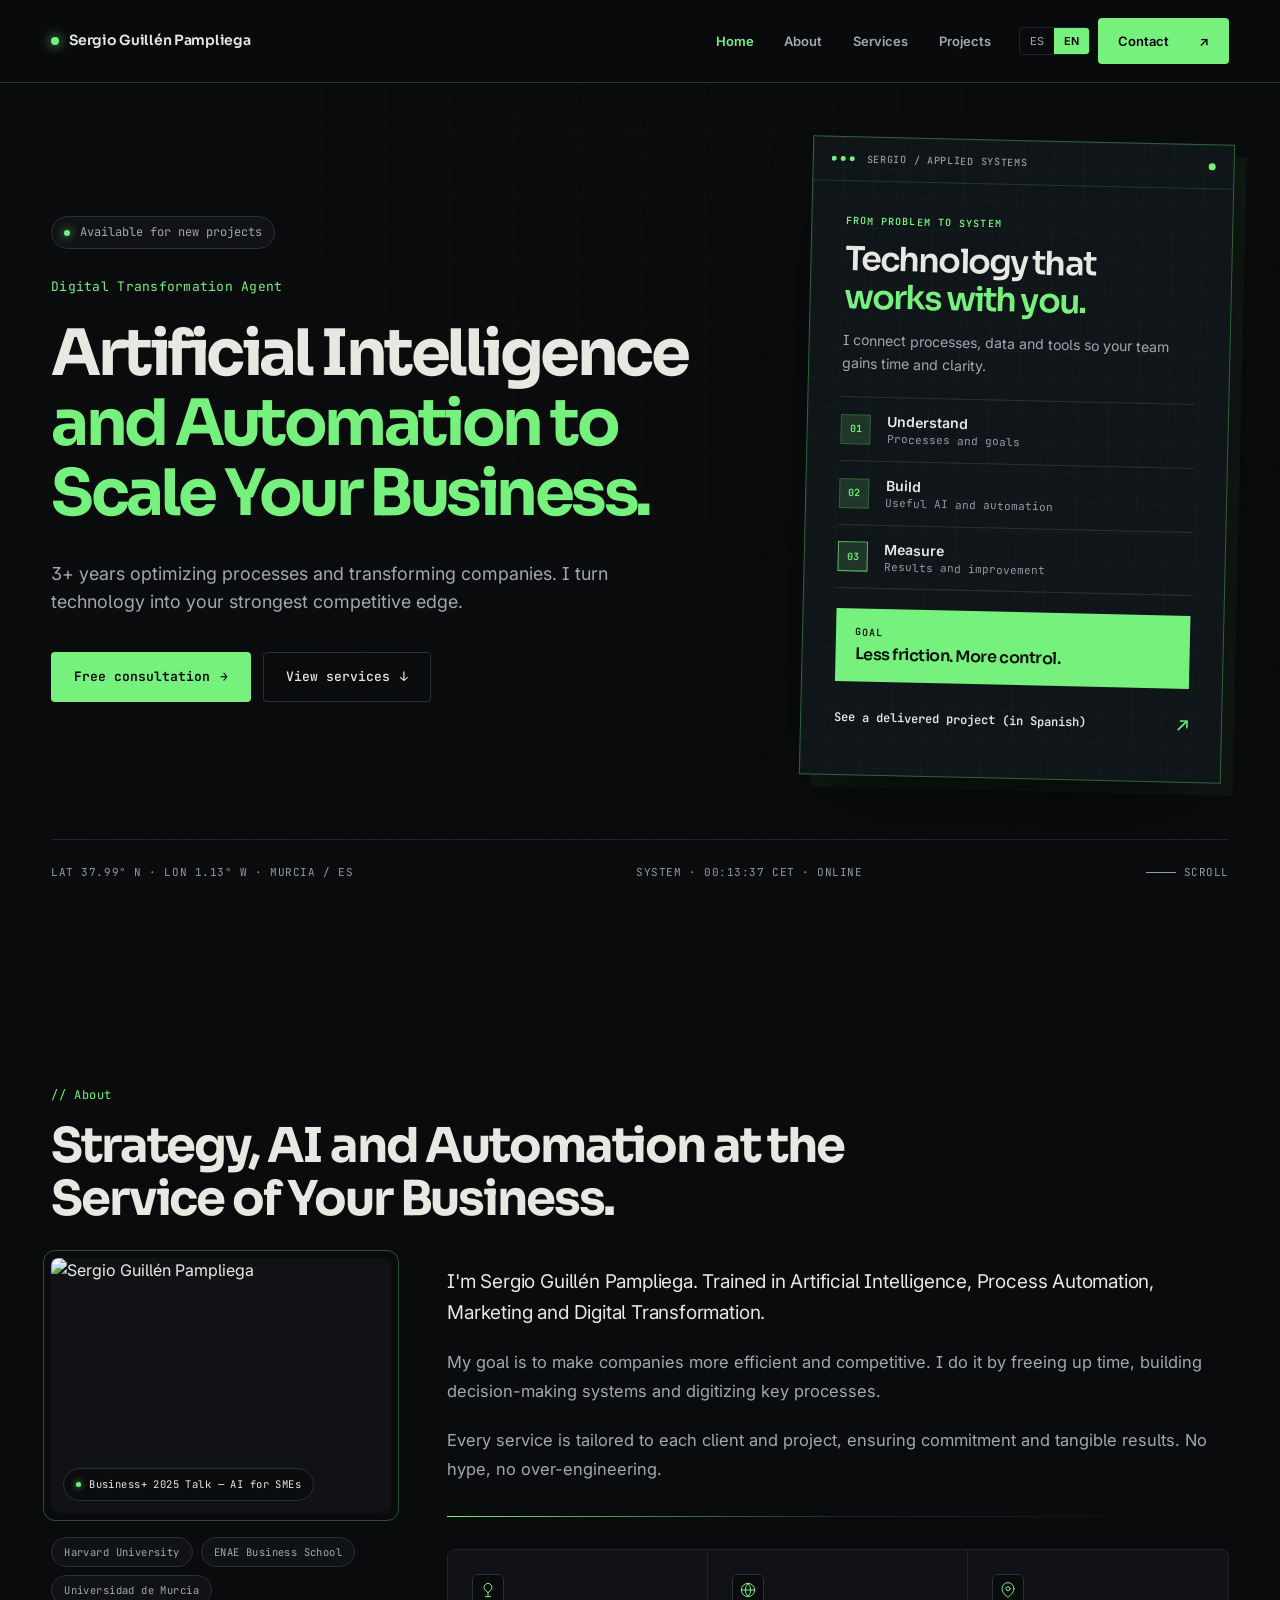
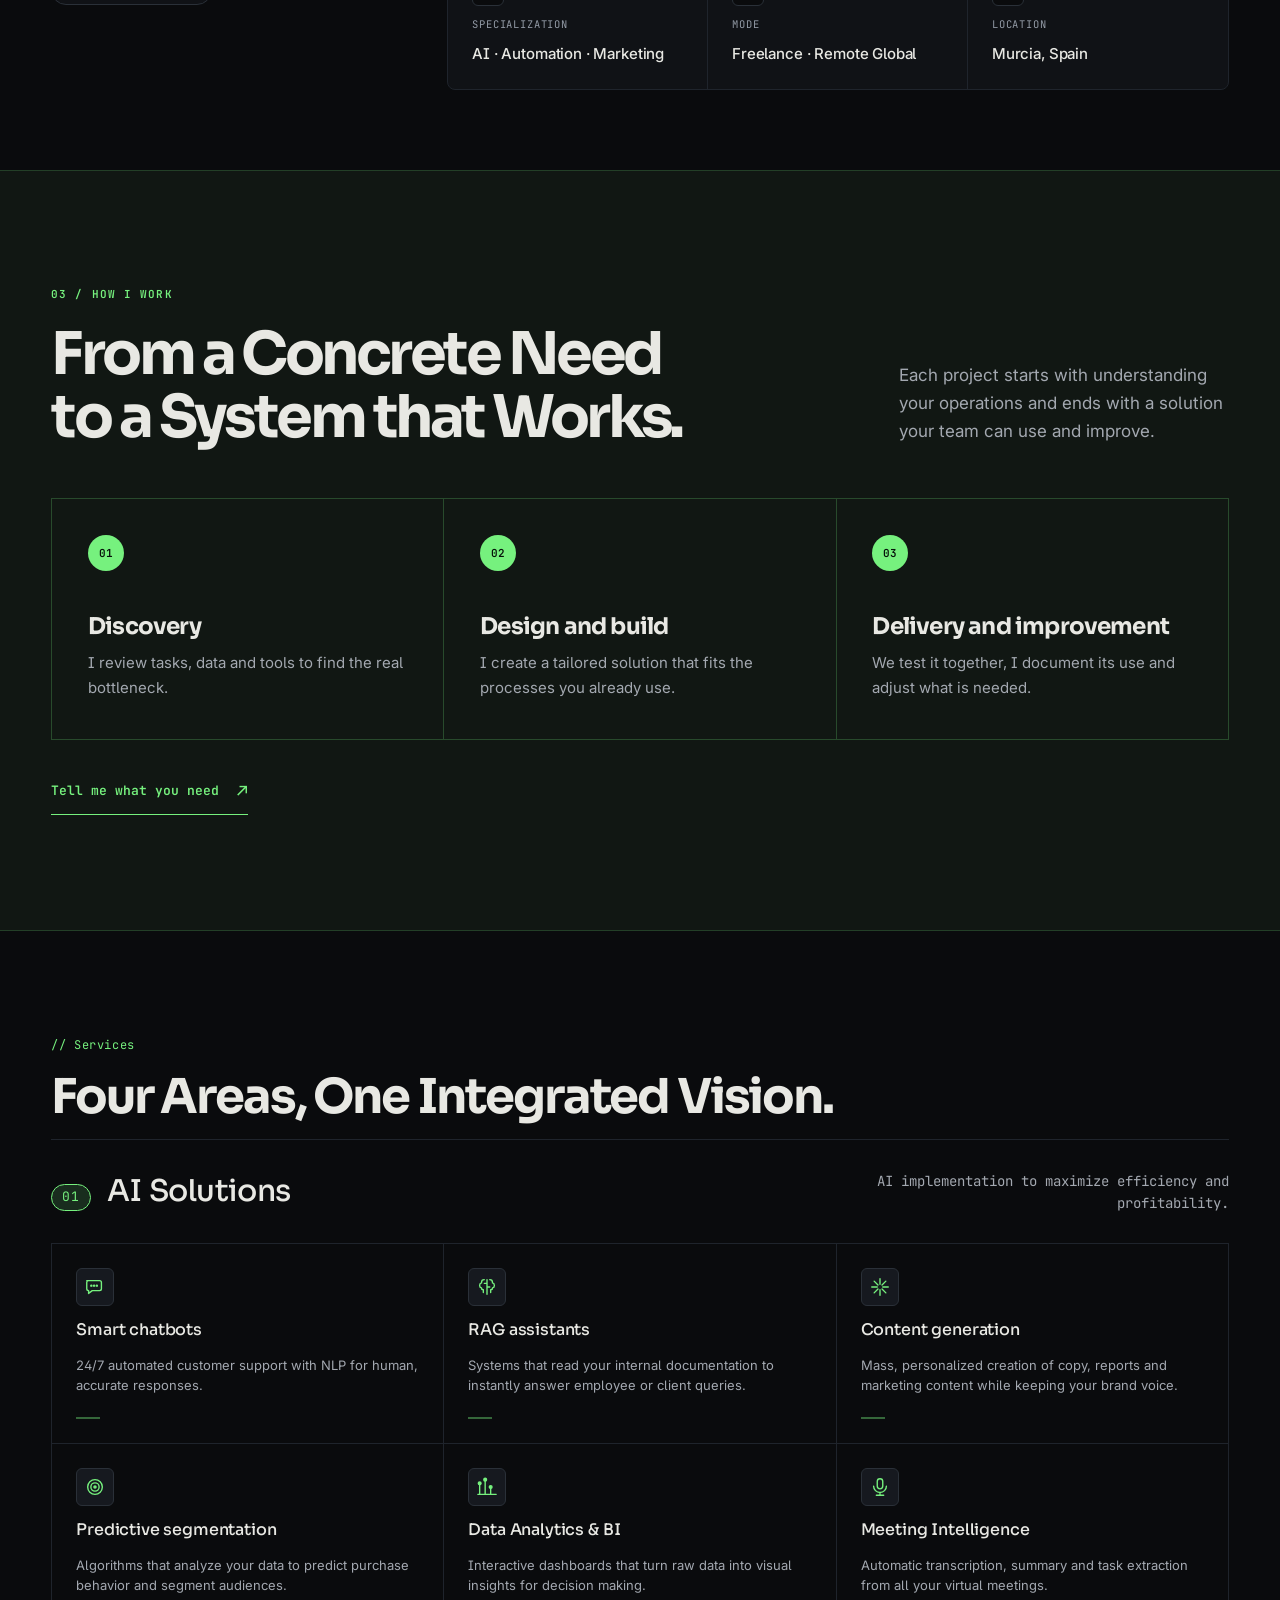
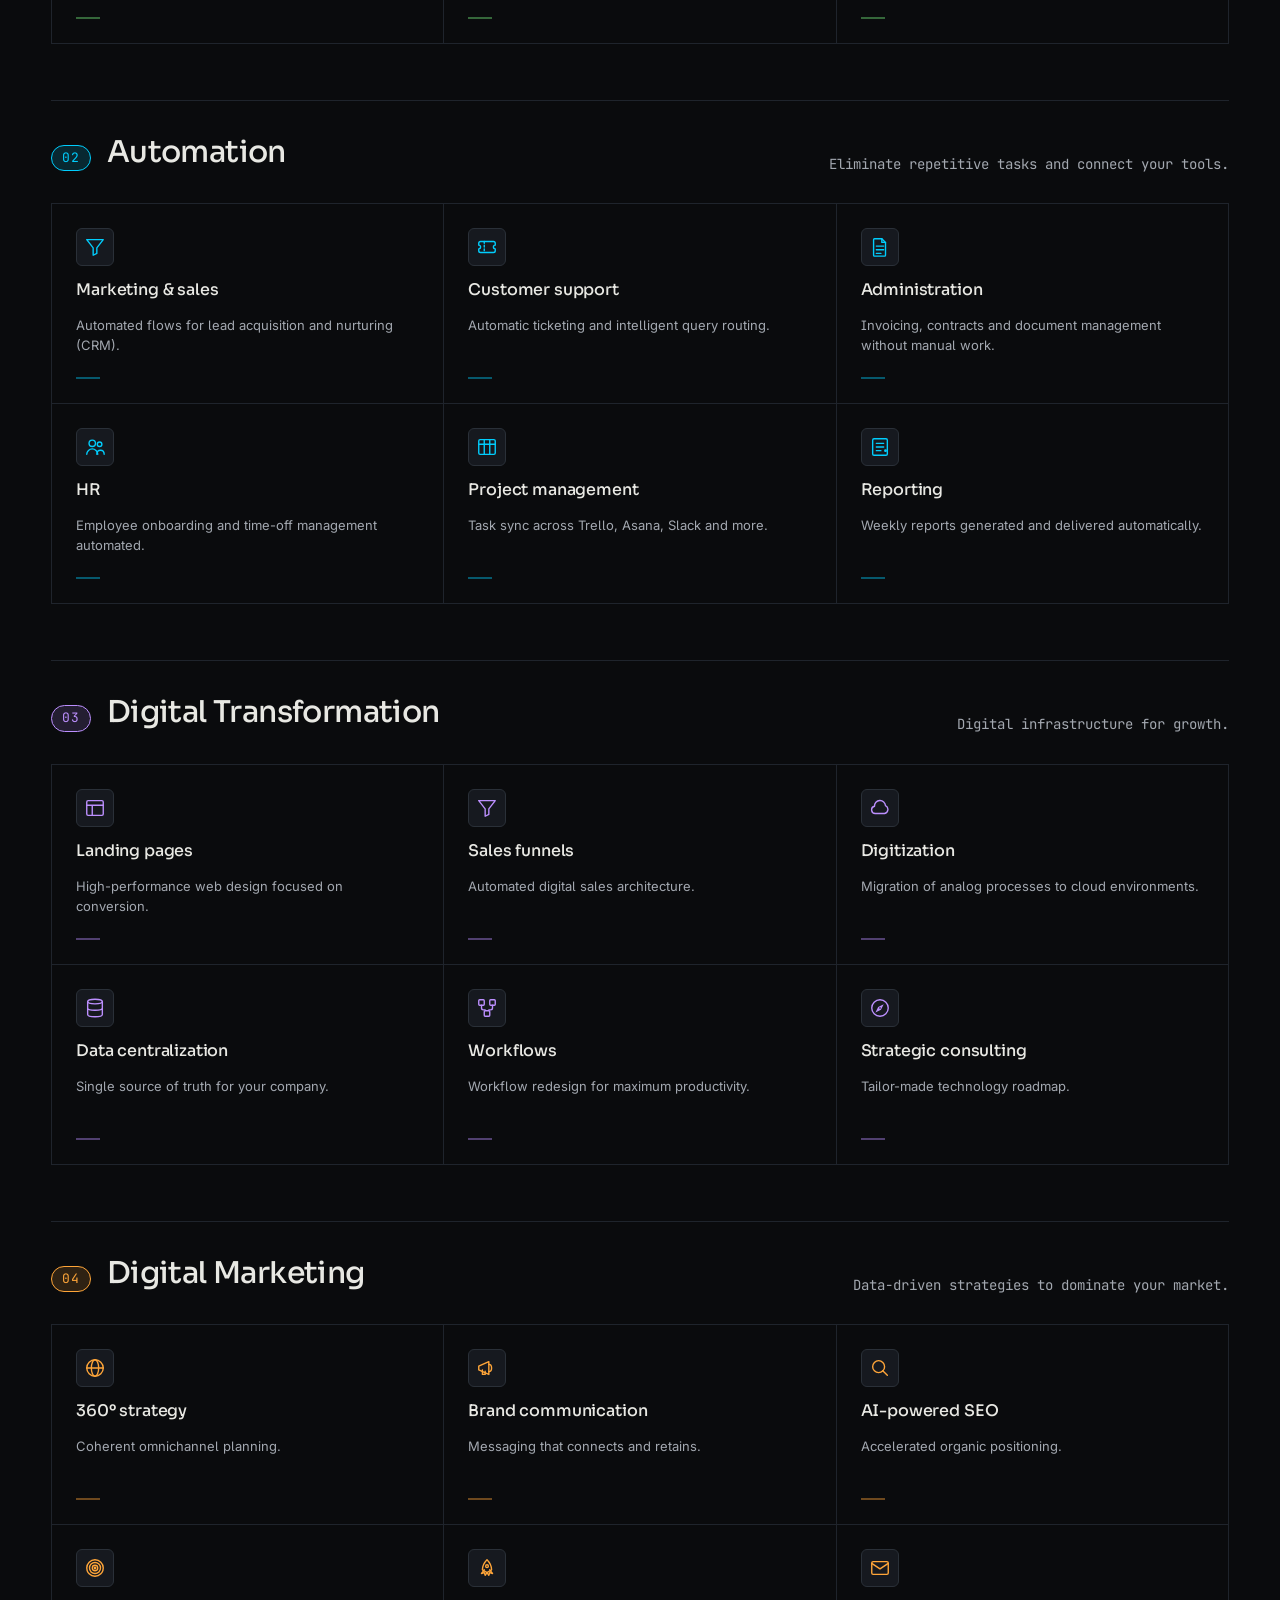
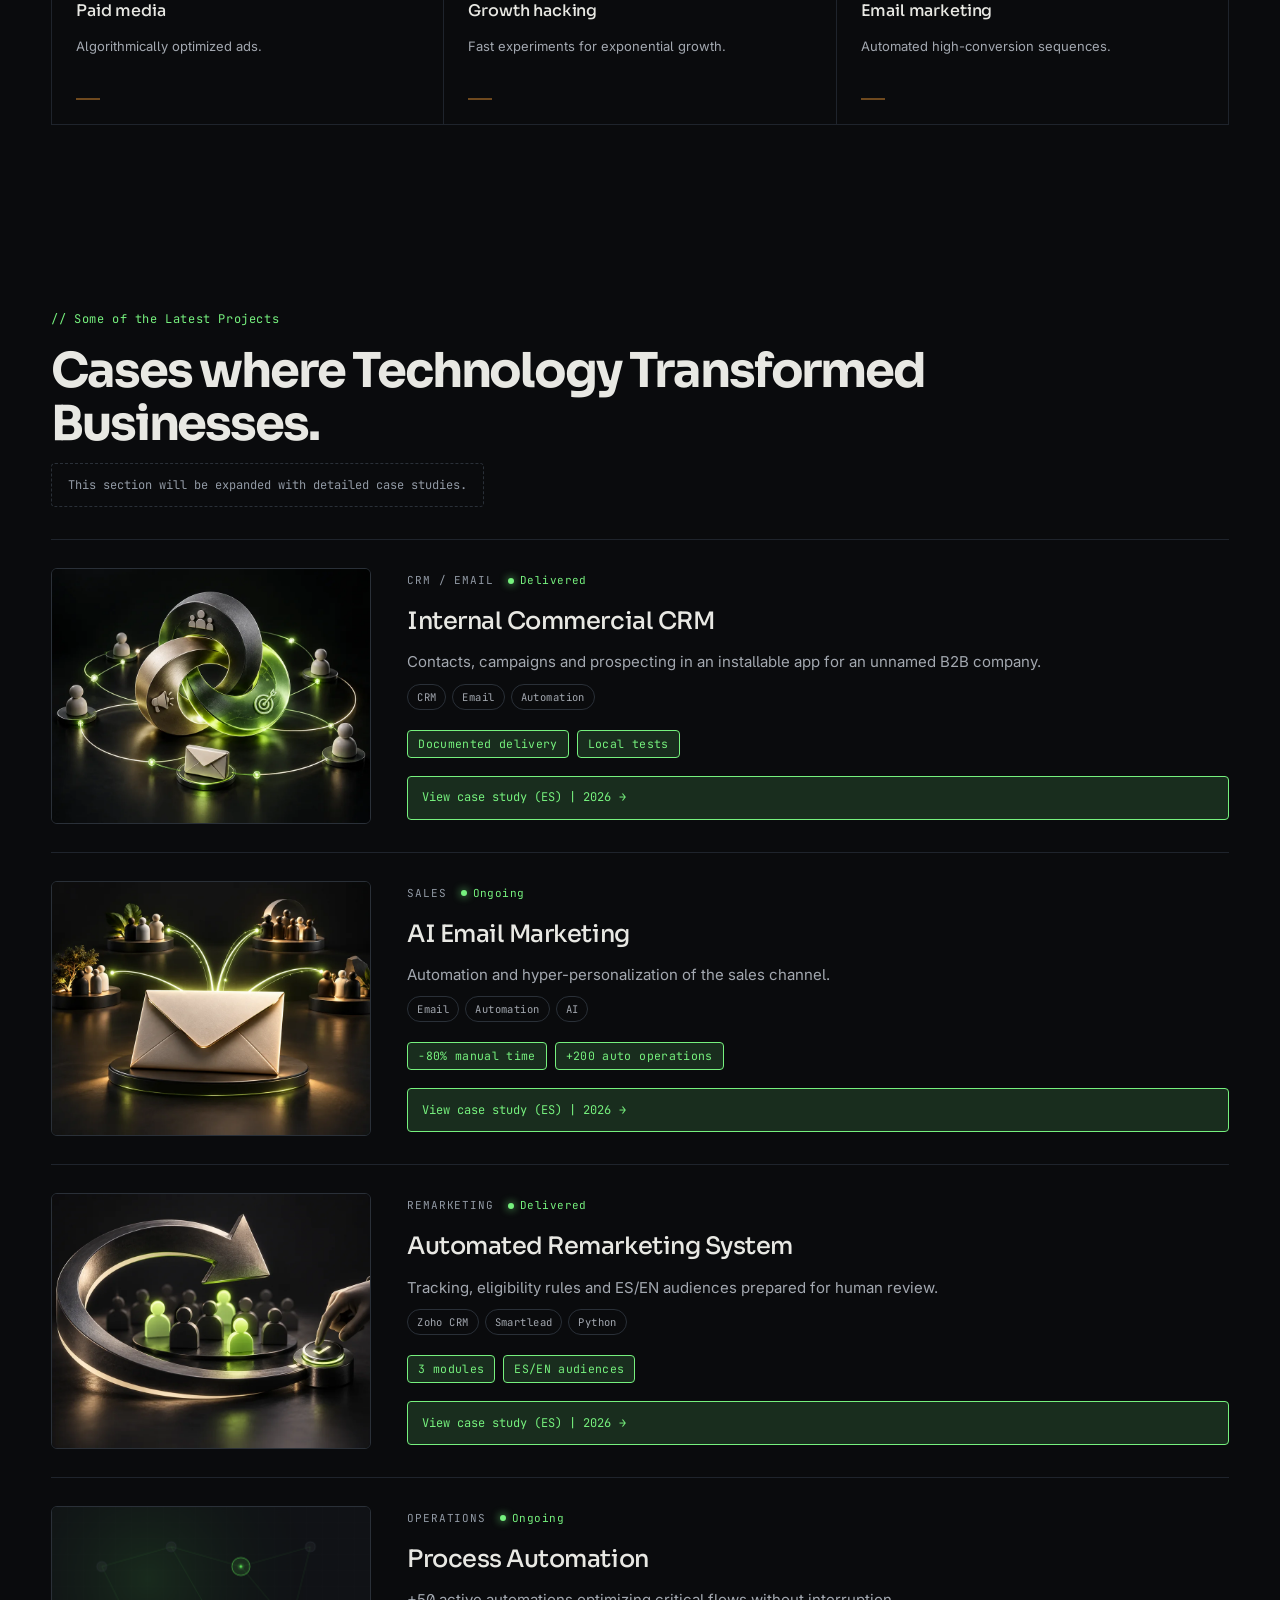
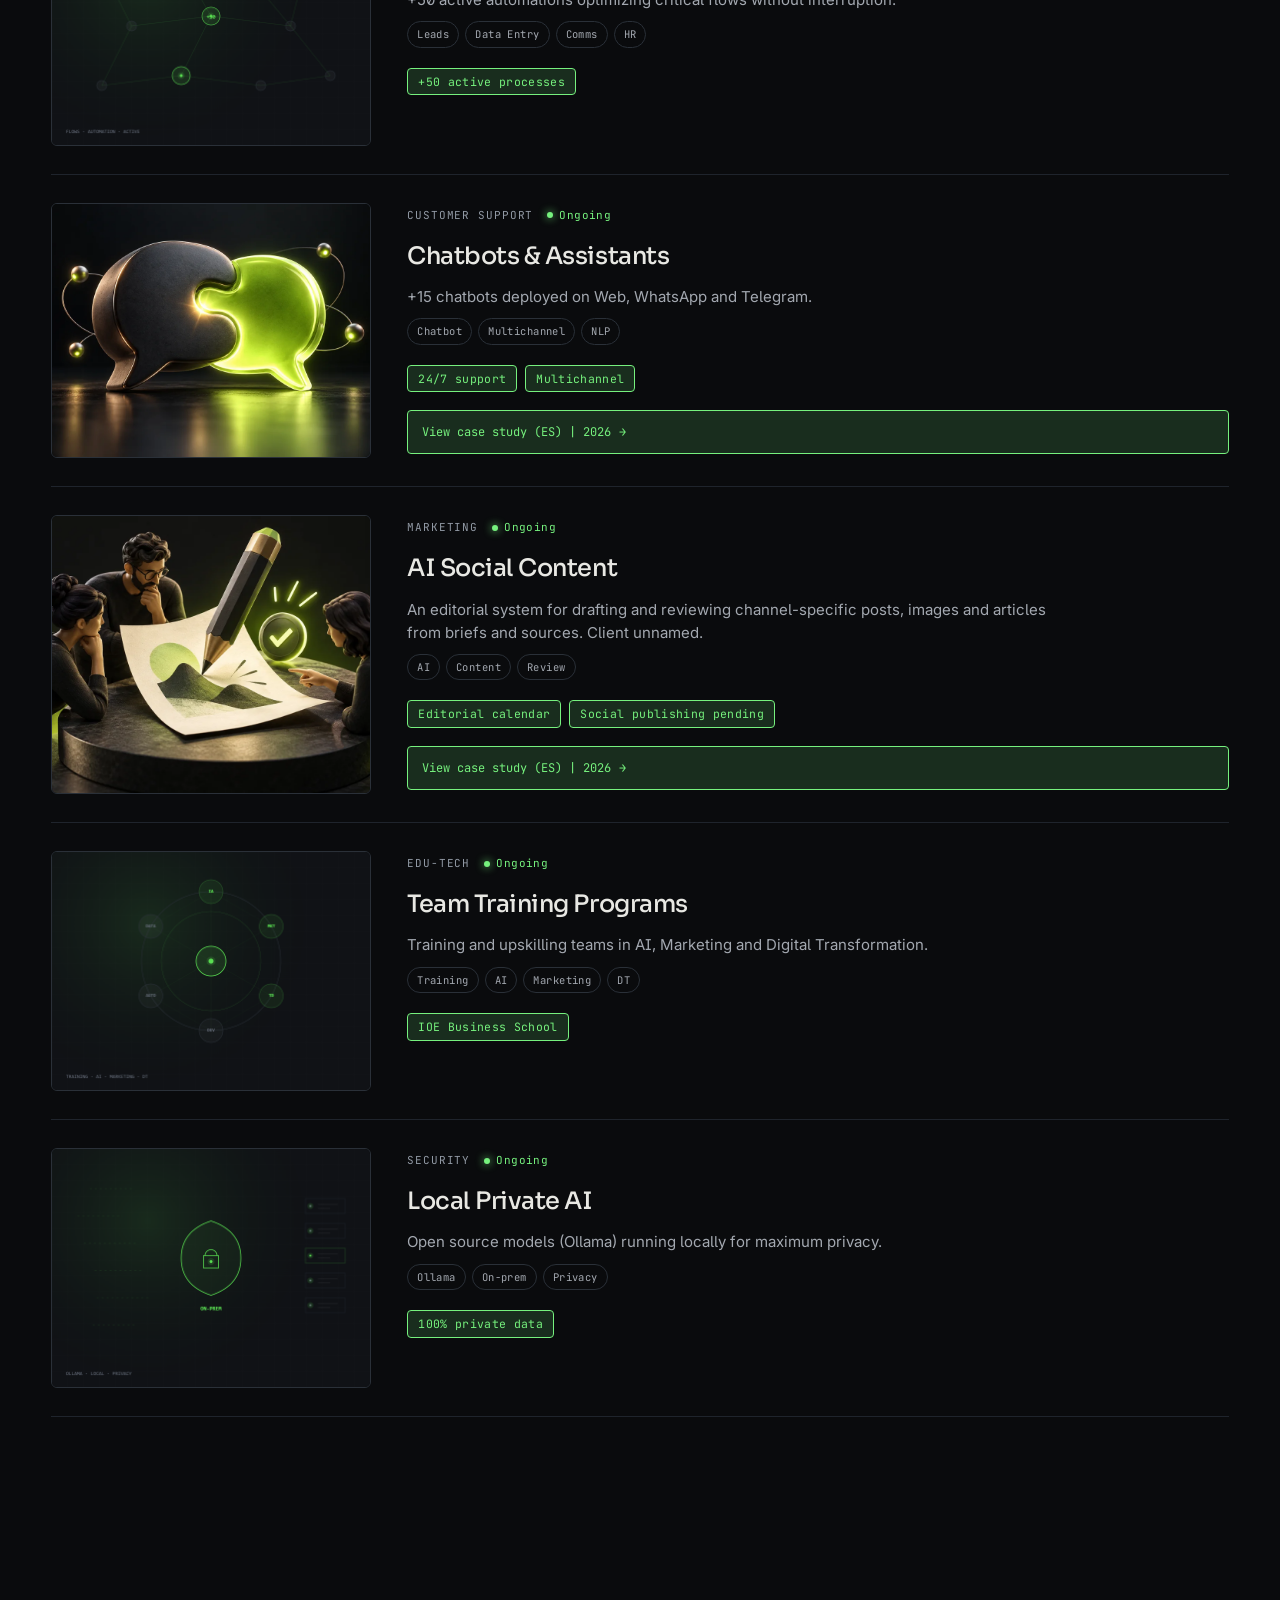
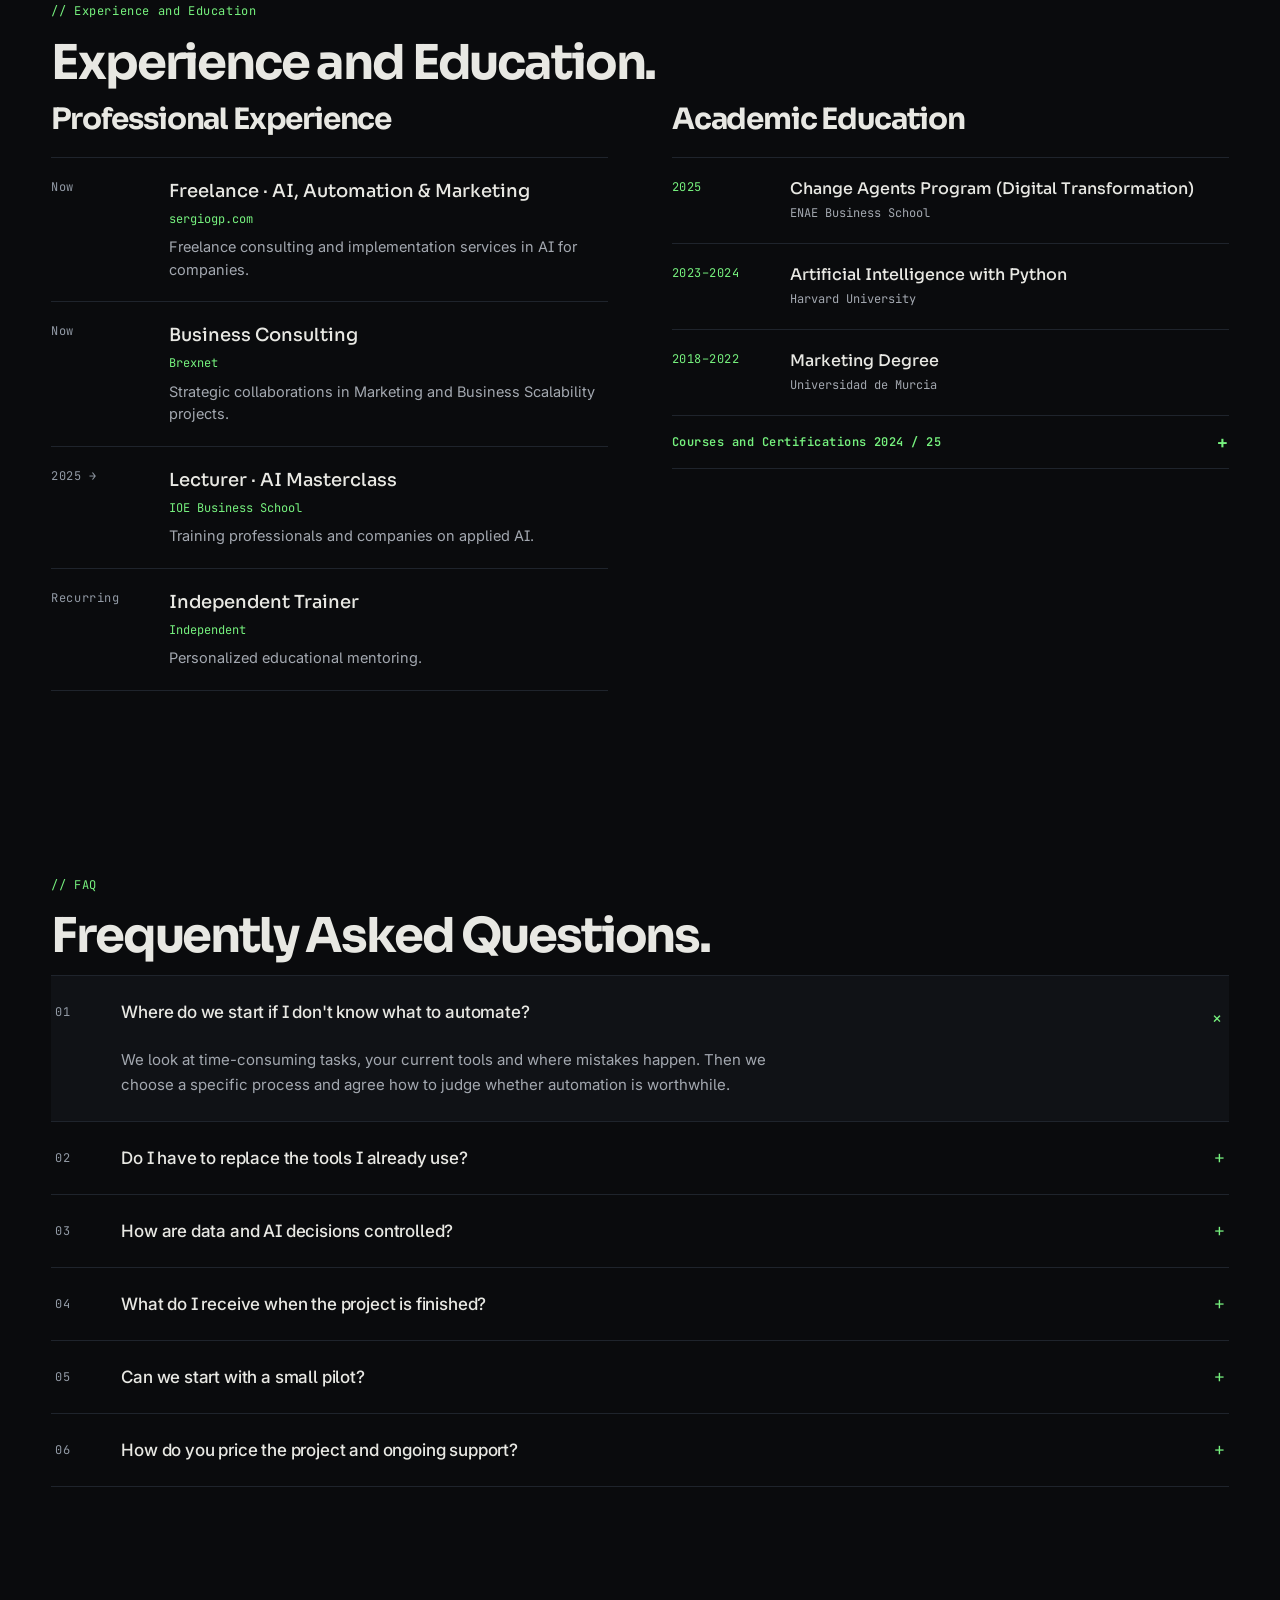
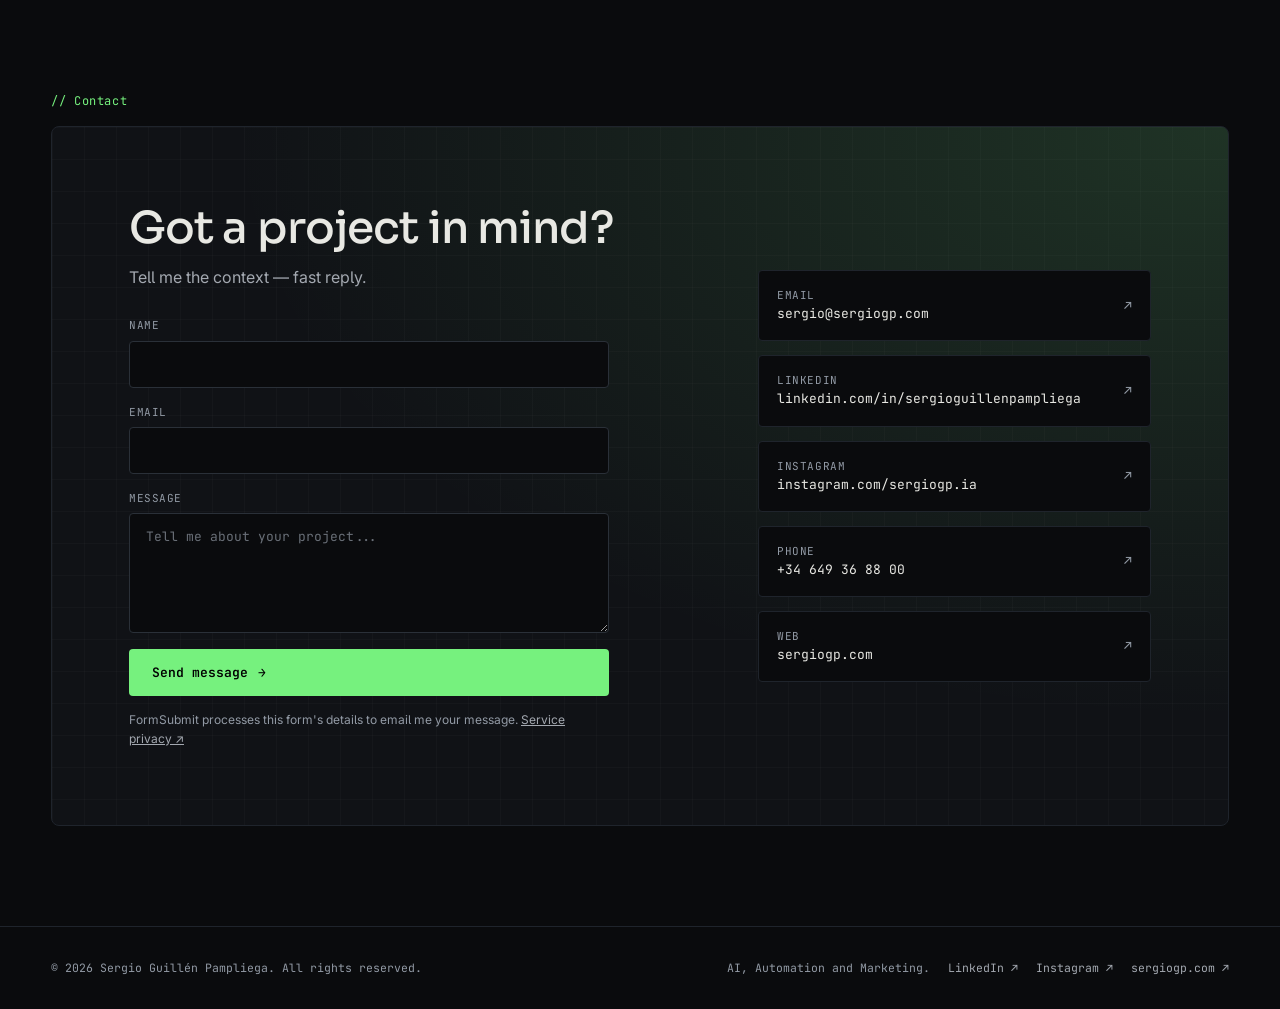
==== commit b489c95d: "Fix contact form timeout handling" ====
--- a/index.html
+++ b/index.html
@@ -28,7 +28,7 @@
 <link rel="preconnect" href="https://fonts.googleapis.com">
 <link rel="preconnect" href="https://fonts.gstatic.com" crossorigin>
 <link href="https://fonts.googleapis.com/css2?family=Inter:wght@400;500;600;700&family=JetBrains+Mono:wght@400;500;600&family=Sora:wght@600;700;800&display=swap" rel="stylesheet">
-<link rel="stylesheet" href="styles.css">
+<link rel="stylesheet" href="styles.css?v=20261107-form">
 
 <script type="application/ld+json">
 {
@@ -274,7 +274,9 @@
           <button type="submit" class="btn btn-primary">
             <span id="contact-cta-text">Enviar mensaje</span> <span class="arr">→</span>
           </button>
+          <p id="contact-form-status" class="contact-form-status" role="status" aria-live="polite" aria-atomic="true" hidden></p>
         </form>
+        <noscript><style>#contact-form,.contact-form-note{display:none}</style><p class="contact-form-status">Escríbeme directamente a <a href="mailto:sergio@sergiogp.com">sergio@sergiogp.com</a> para contarme tu proyecto.</p></noscript>
         <p class="contact-form-note"><span id="contact-form-note">FormSubmit tramita los datos del formulario para enviarme el mensaje por correo.</span> <a id="contact-privacy-link" href="https://formsubmit.co/privacy" target="_blank" rel="noopener">Privacidad del servicio ↗</a></p>
       </div>
       <div class="contact-info" id="contact-info"><!-- STATIC:contact-info:START --><a href="mailto:sergio@sergiogp.com" target="_self" rel="noopener"><div><div class="label">EMAIL</div><div class="val">sergio@sergiogp.com</div></div><span class="arr">↗</span></a><a href="https://www.linkedin.com/in/sergioguillenpampliega" target="_blank" rel="noopener"><div><div class="label">LINKEDIN</div><div class="val">linkedin.com/in/sergioguillenpampliega</div></div><span class="arr">↗</span></a><a href="https://www.instagram.com/sergiogp.ia/" target="_blank" rel="noopener"><div><div class="label">INSTAGRAM</div><div class="val">instagram.com/sergiogp.ia</div></div><span class="arr">↗</span></a><a href="tel:+34649368800" target="_self" rel="noopener"><div><div class="label">TELÉFONO</div><div class="val">+34 649 36 88 00</div></div><span class="arr">↗</span></a><a href="https://sergiogp.com" target="_blank" rel="noopener"><div><div class="label">WEB</div><div class="val">sergiogp.com</div></div><span class="arr">↗</span></a><!-- STATIC:contact-info:END --></div>
@@ -295,8 +297,8 @@
   </div>
 </footer>
 
-<script src="data.js"></script>
+<script src="data.js?v=20261107-form"></script>
 <script src="icons.js"></script>
-<script src="app.js"></script>
+<script src="app.js?v=20261107-form"></script>
 </body>
 </html>
--- a/styles.css
+++ b/styles.css
@@ -1347,6 +1347,19 @@
 }
 .contact-form-note a { color: var(--fg-2); }
 .contact-form-note a:hover { color: var(--accent); }
+.contact-form-status {
+  margin: 0;
+  padding: 12px 14px;
+  border: 1px solid var(--line-2);
+  border-radius: var(--r);
+  background: var(--bg);
+  color: var(--fg-2);
+  font-size: 13px;
+  line-height: 1.6;
+}
+.contact-form-status[hidden] { display: none; }
+.contact-form-status a { color: var(--accent); }
+.contact-form button:disabled { opacity: 0.75; cursor: wait; transform: none; }
 .contact-section {
   padding-top: 120px;
   padding-bottom: 100px;
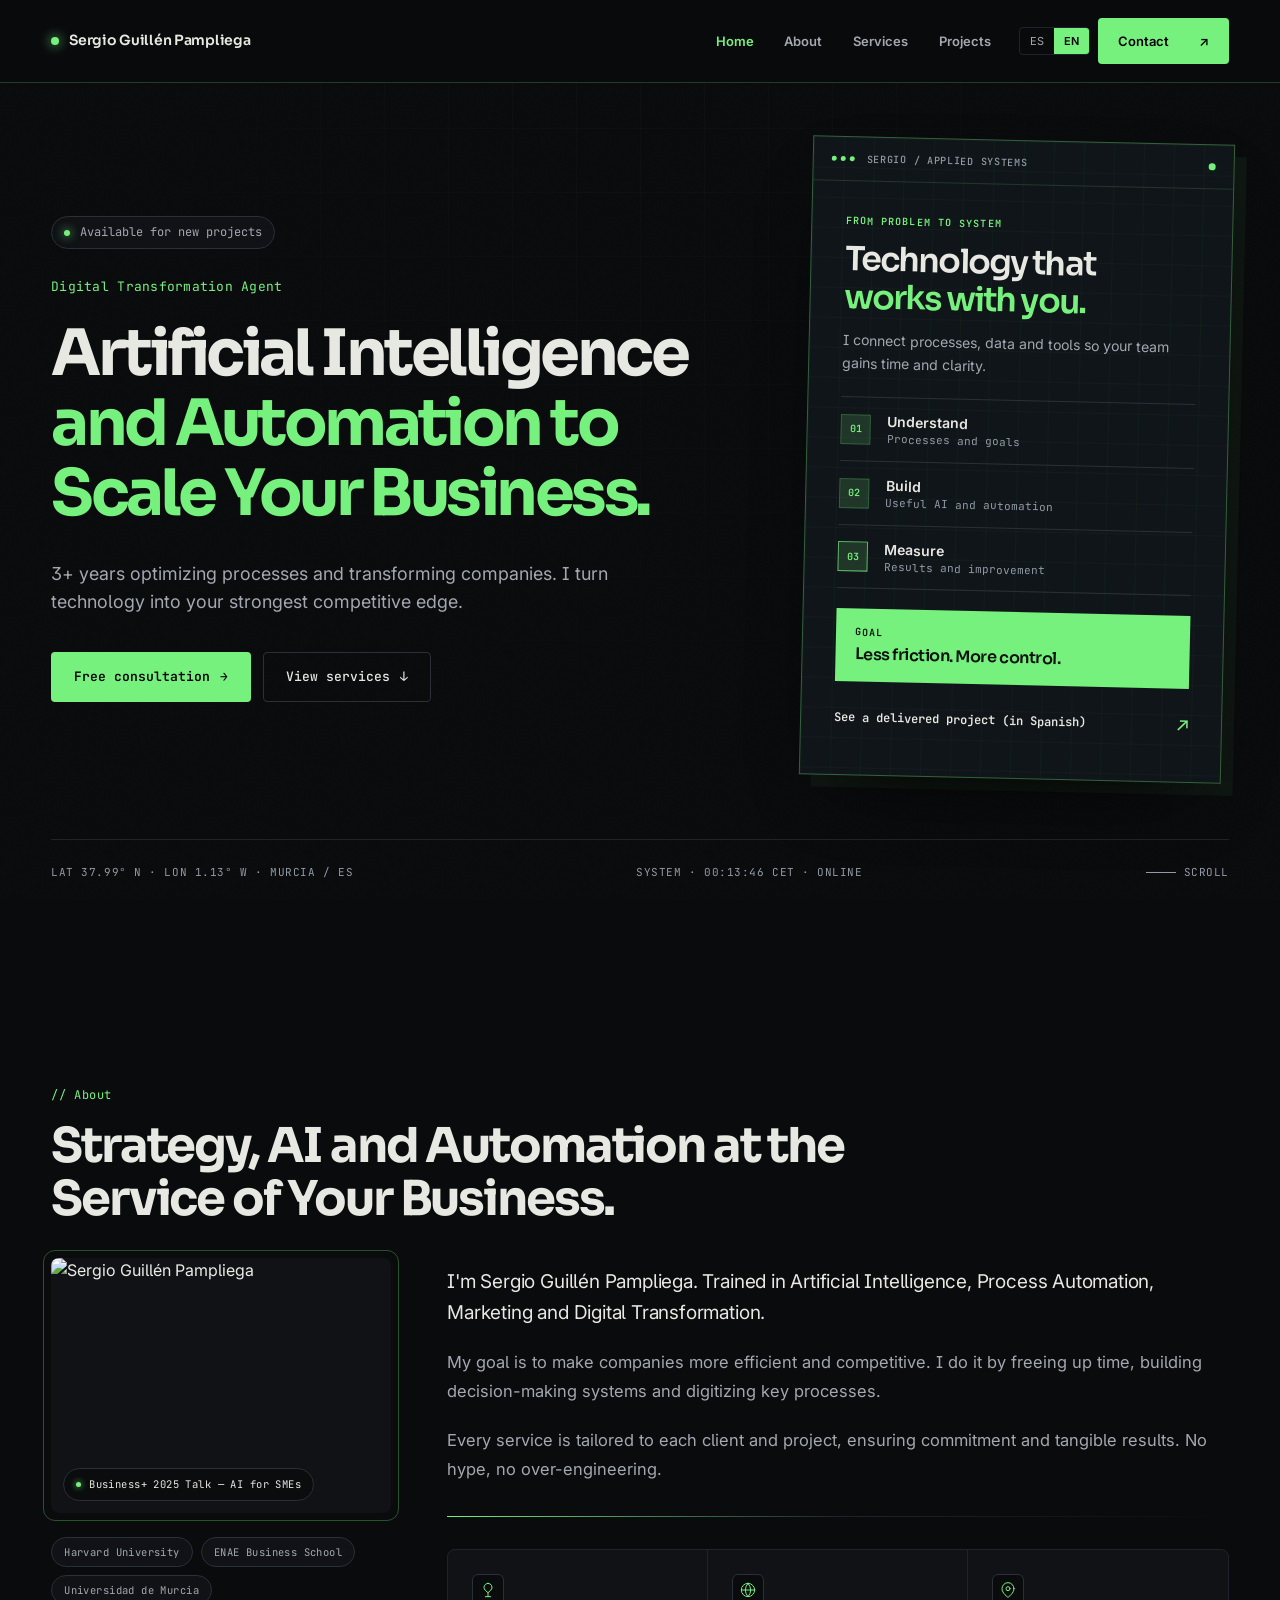
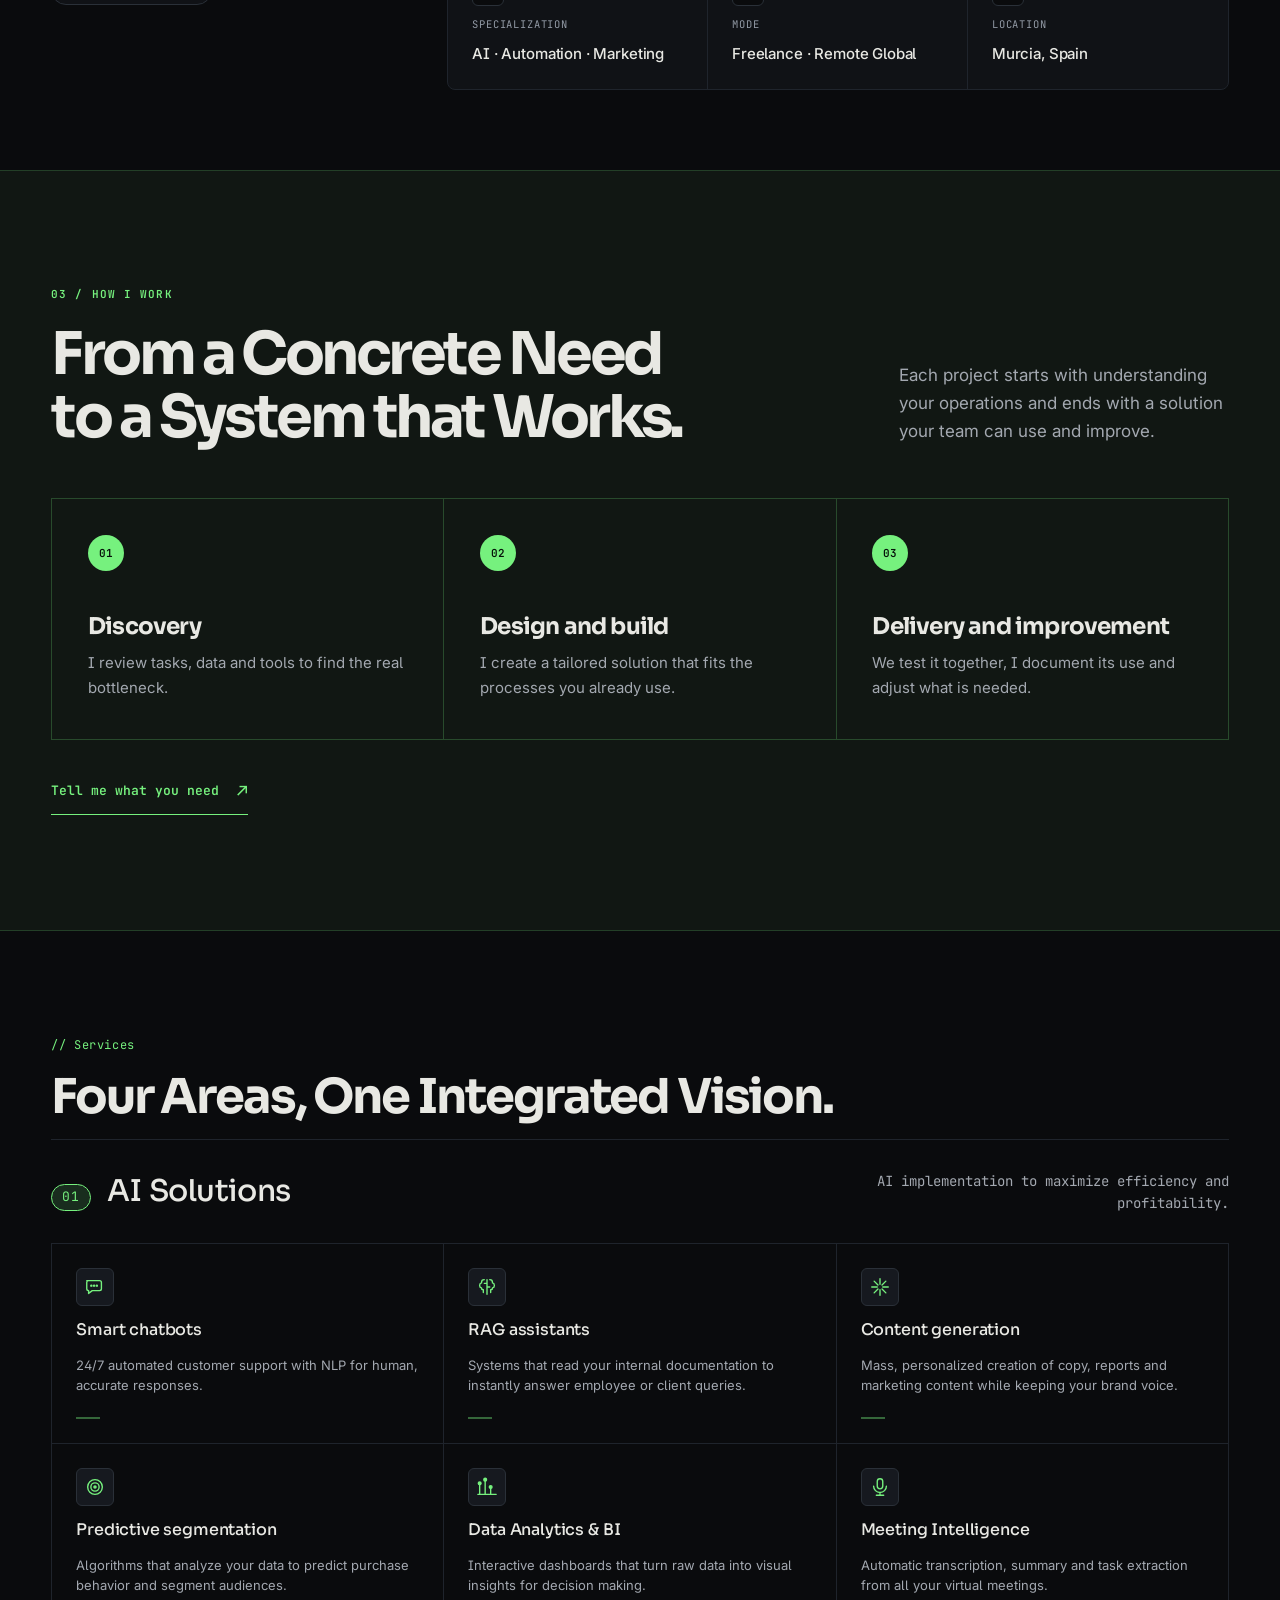
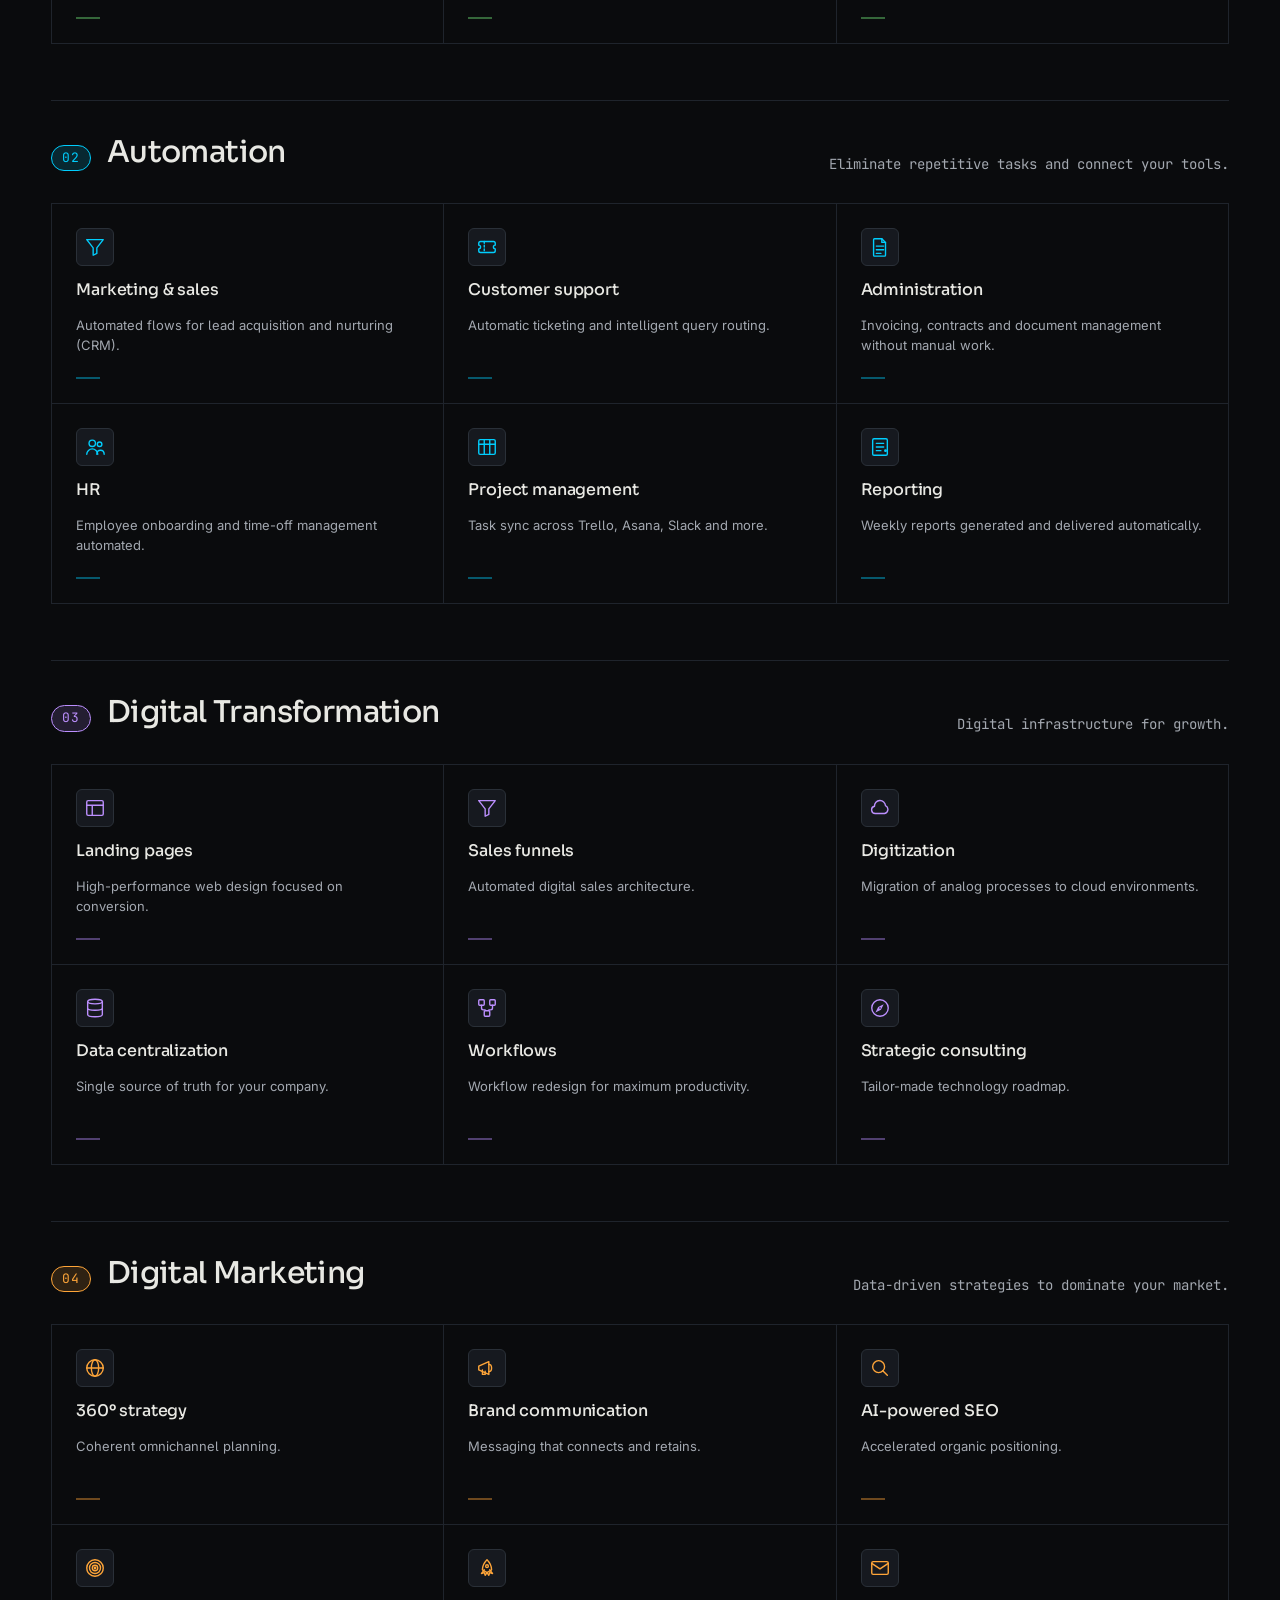
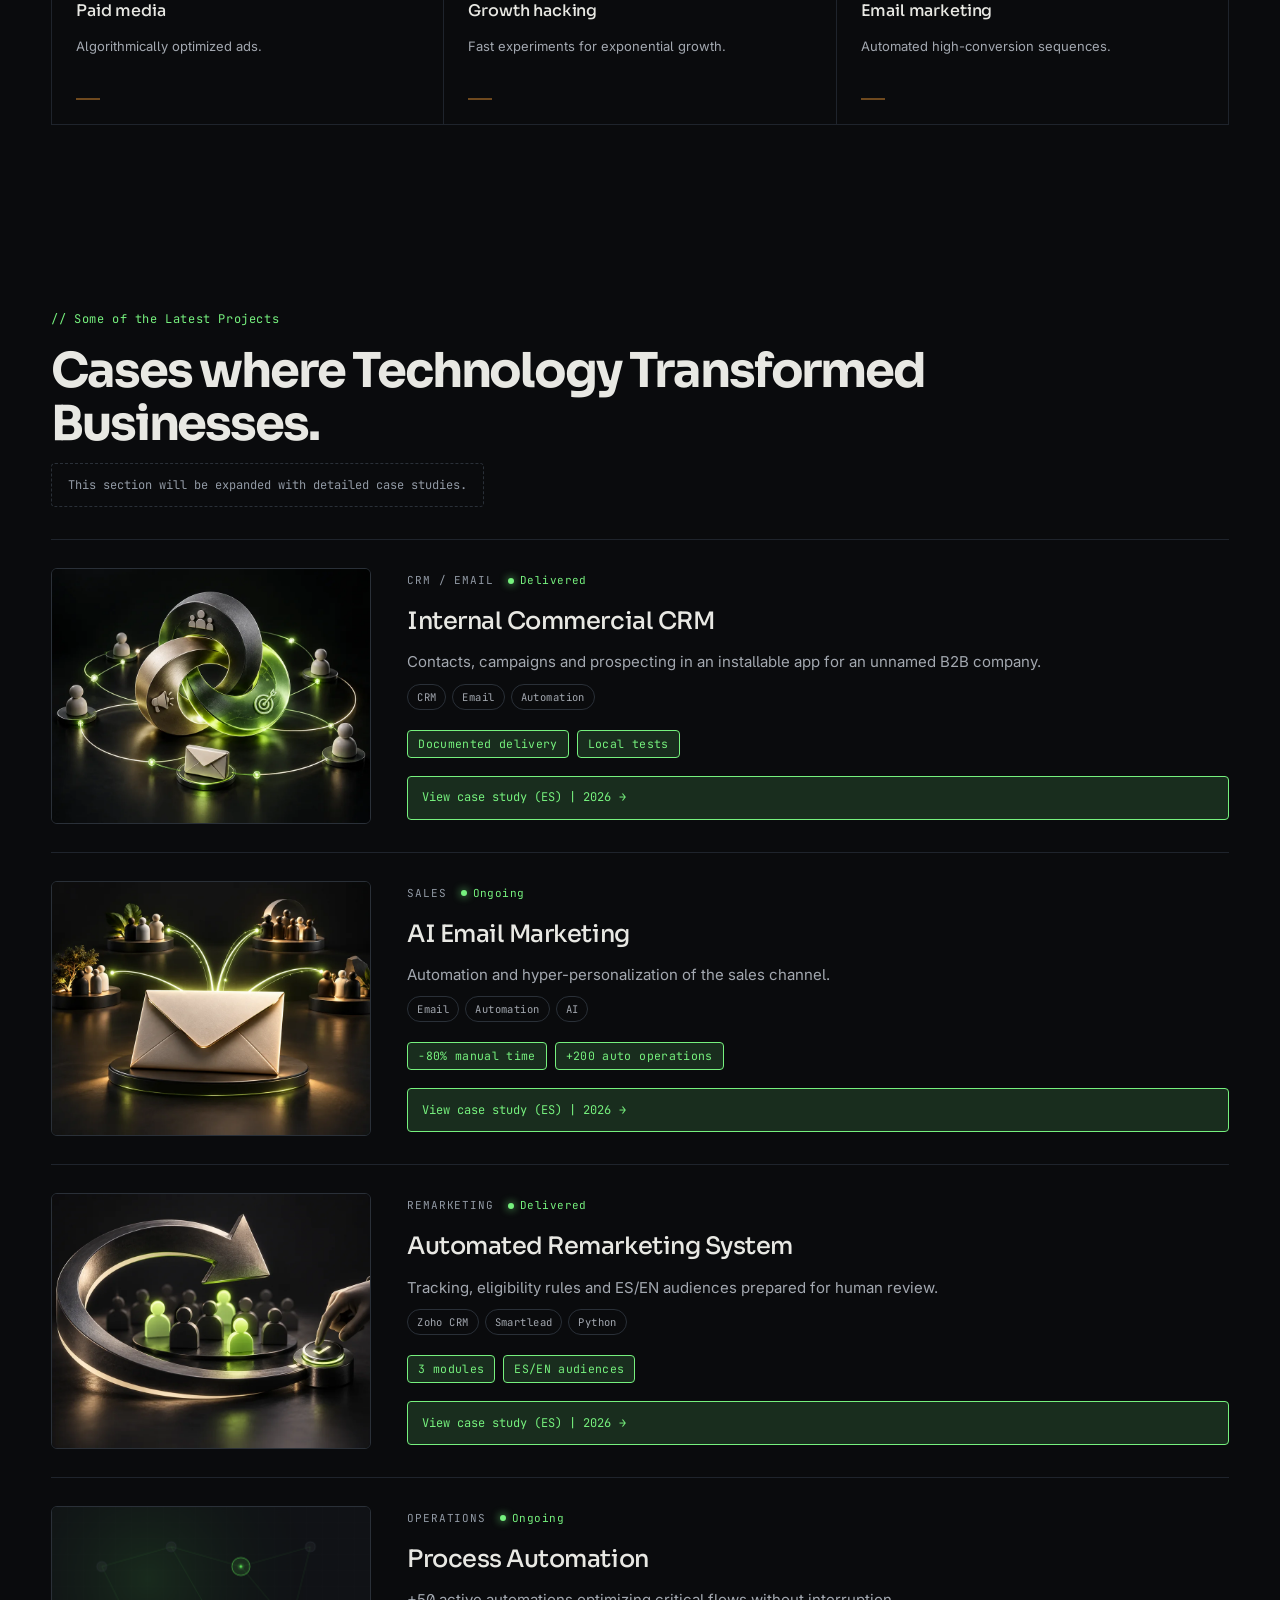
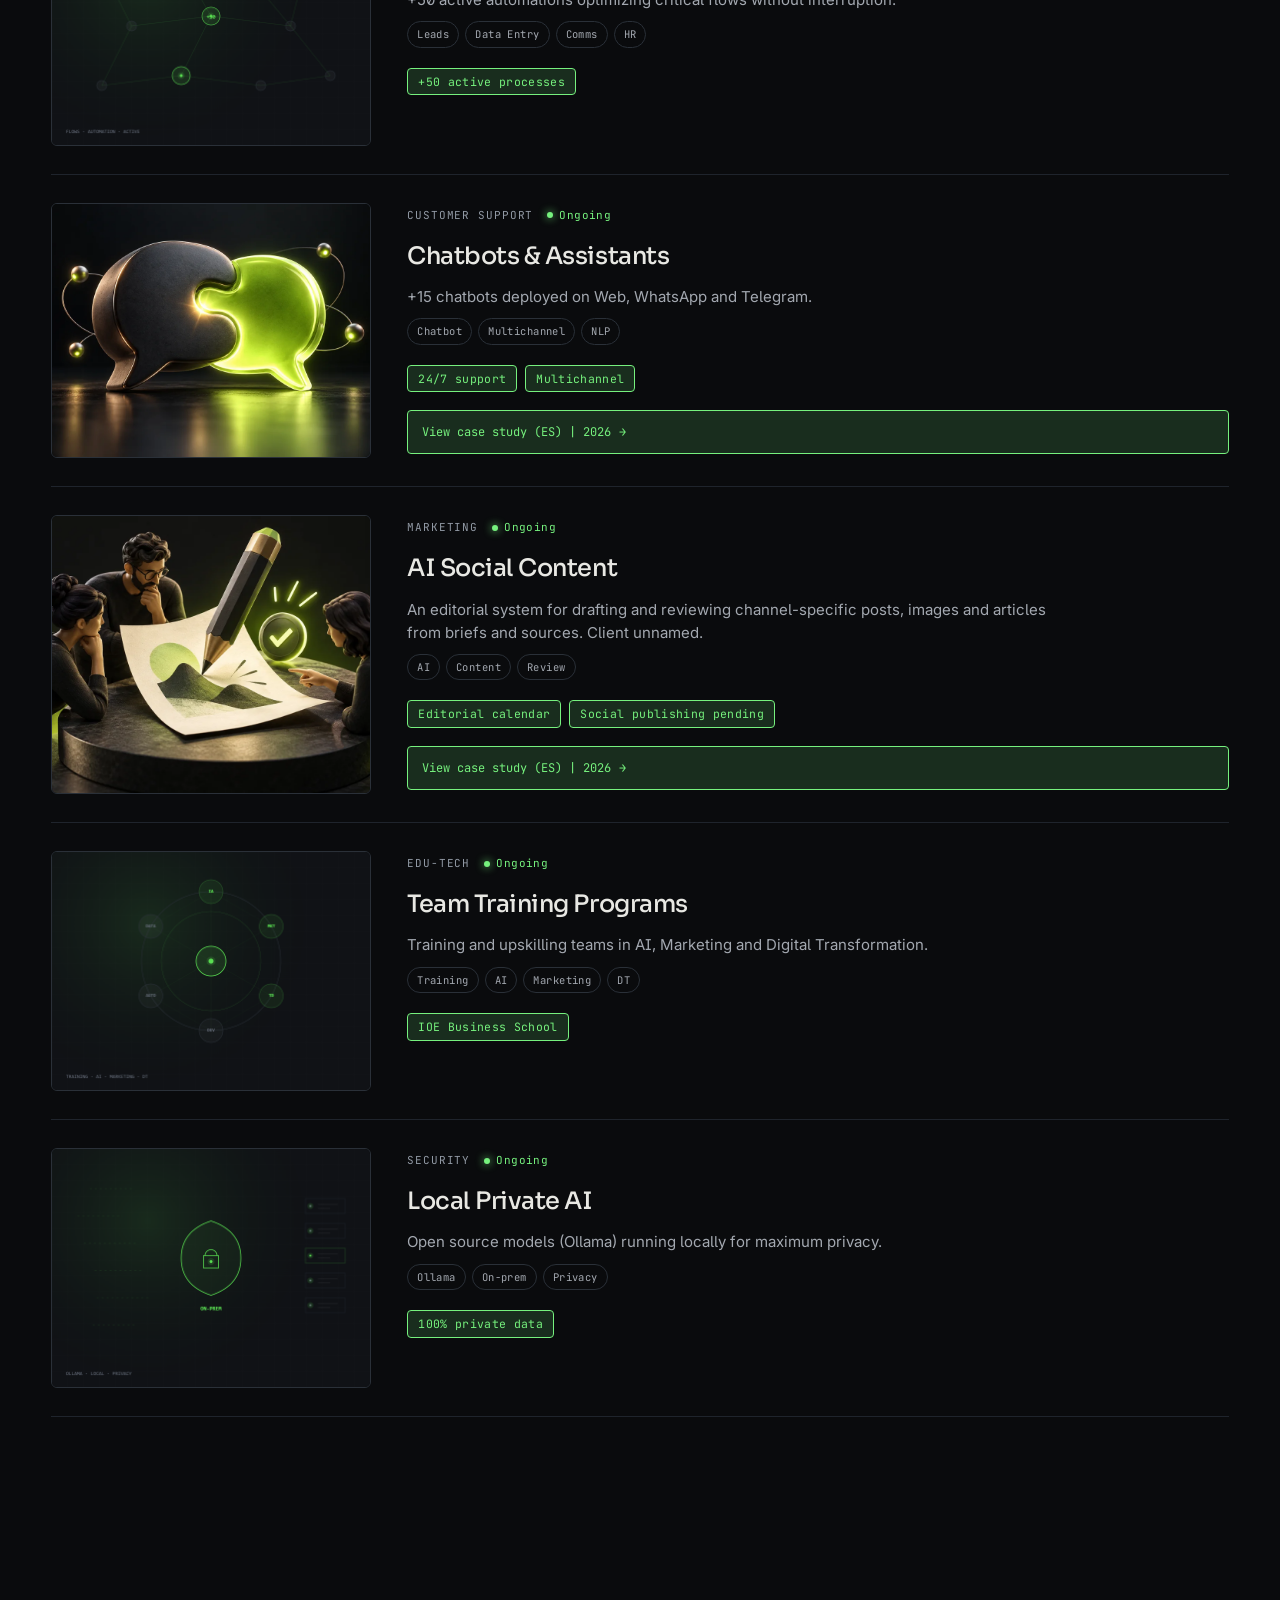
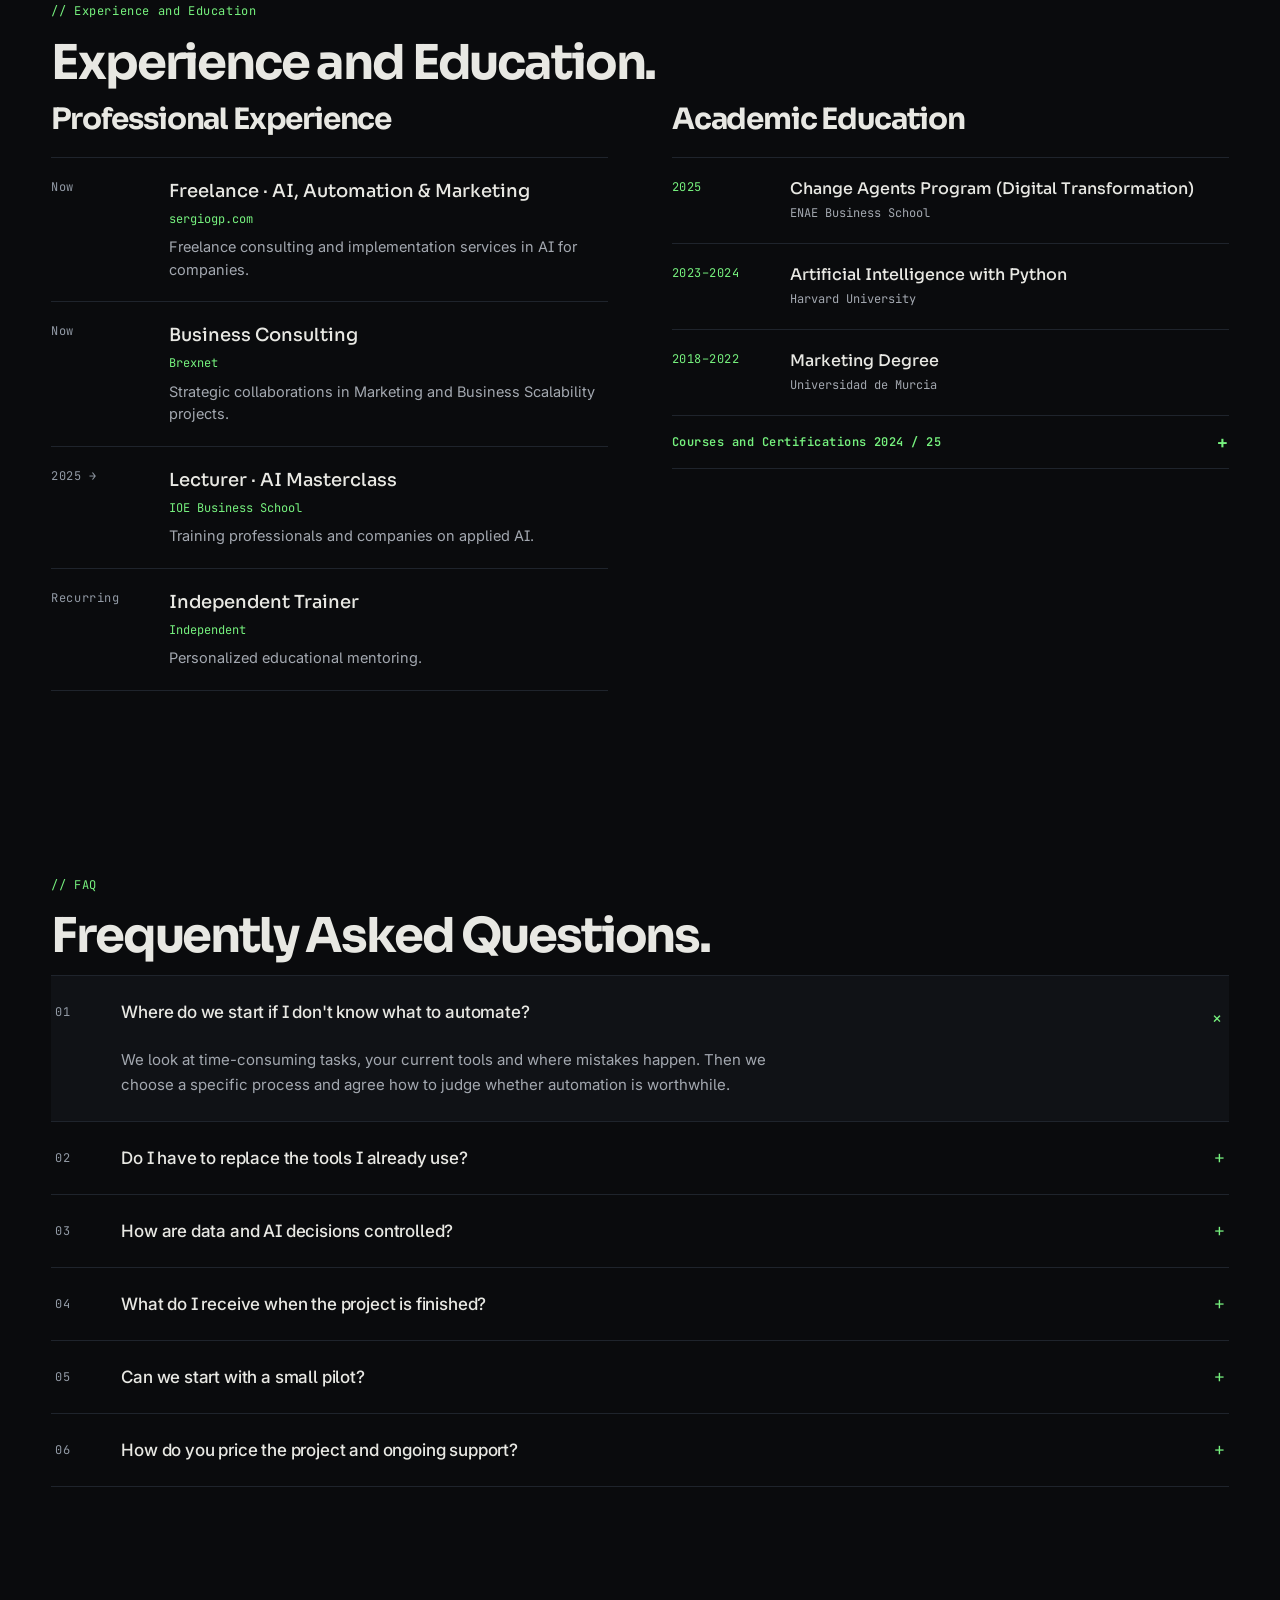
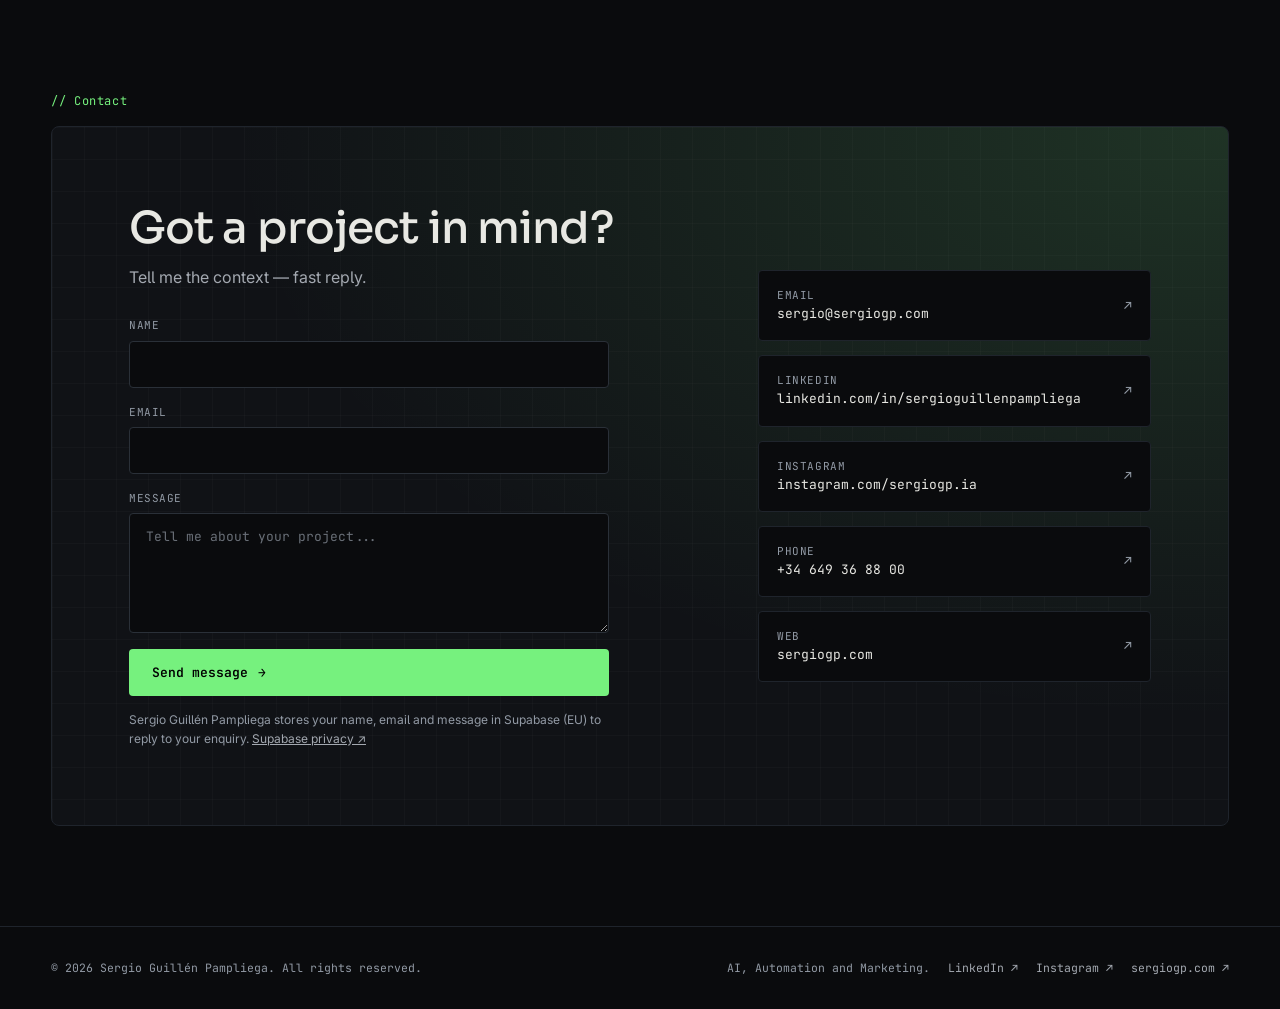
==== commit 4481fb3e: "Store SergioGP contact submissions in ALDRAX Supabase" ====
--- a/index.html
+++ b/index.html
@@ -28,7 +28,7 @@
 <link rel="preconnect" href="https://fonts.googleapis.com">
 <link rel="preconnect" href="https://fonts.gstatic.com" crossorigin>
 <link href="https://fonts.googleapis.com/css2?family=Inter:wght@400;500;600;700&family=JetBrains+Mono:wght@400;500;600&family=Sora:wght@600;700;800&display=swap" rel="stylesheet">
-<link rel="stylesheet" href="styles.css?v=20261107-form">
+<link rel="stylesheet" href="styles.css?v=20261107-supabase">
 
 <script type="application/ld+json">
 {
@@ -254,10 +254,7 @@
       <div>
         <h2 class="contact-title" id="contact-title"><!-- STATIC:contact-title:START -->¿Tienes un Proyecto en Mente?<!-- STATIC:contact-title:END --></h2>
         <p class="contact-sub" id="contact-sub"><!-- STATIC:contact-sub:START -->Cuéntame el contexto, la respuesta es rápida.<!-- STATIC:contact-sub:END --></p>
-        <form id="contact-form" class="contact-form" action="https://formsubmit.co/sergio@sergiogp.com" method="POST">
-          <input type="hidden" name="_subject" value="Nuevo mensaje desde sergiogp.com" />
-          <input type="hidden" name="_next" value="https://sergiogp.com/gracias.html" />
-          <input type="hidden" name="_url" value="https://sergiogp.com/#contact" />
+        <form id="contact-form" class="contact-form" action="https://lydavittbjyywdaklgoh.supabase.co/rest/v1/forms-sergiogp" method="POST" onsubmit="return false">
           <div class="contact-field">
             <label id="form-label-name" for="contact-name">Nombre</label>
             <input id="contact-name" type="text" name="name" required maxlength="100" autocomplete="name" />
@@ -277,7 +274,7 @@
           <p id="contact-form-status" class="contact-form-status" role="status" aria-live="polite" aria-atomic="true" hidden></p>
         </form>
         <noscript><style>#contact-form,.contact-form-note{display:none}</style><p class="contact-form-status">Escríbeme directamente a <a href="mailto:sergio@sergiogp.com">sergio@sergiogp.com</a> para contarme tu proyecto.</p></noscript>
-        <p class="contact-form-note"><span id="contact-form-note">FormSubmit tramita los datos del formulario para enviarme el mensaje por correo.</span> <a id="contact-privacy-link" href="https://formsubmit.co/privacy" target="_blank" rel="noopener">Privacidad del servicio ↗</a></p>
+        <p class="contact-form-note"><span id="contact-form-note">Sergio Guillén Pampliega guarda tu nombre, email y mensaje en Supabase (UE) para responder a tu consulta.</span> <a id="contact-privacy-link" href="https://supabase.com/privacy" target="_blank" rel="noopener">Privacidad de Supabase ↗</a></p>
       </div>
       <div class="contact-info" id="contact-info"><!-- STATIC:contact-info:START --><a href="mailto:sergio@sergiogp.com" target="_self" rel="noopener"><div><div class="label">EMAIL</div><div class="val">sergio@sergiogp.com</div></div><span class="arr">↗</span></a><a href="https://www.linkedin.com/in/sergioguillenpampliega" target="_blank" rel="noopener"><div><div class="label">LINKEDIN</div><div class="val">linkedin.com/in/sergioguillenpampliega</div></div><span class="arr">↗</span></a><a href="https://www.instagram.com/sergiogp.ia/" target="_blank" rel="noopener"><div><div class="label">INSTAGRAM</div><div class="val">instagram.com/sergiogp.ia</div></div><span class="arr">↗</span></a><a href="tel:+34649368800" target="_self" rel="noopener"><div><div class="label">TELÉFONO</div><div class="val">+34 649 36 88 00</div></div><span class="arr">↗</span></a><a href="https://sergiogp.com" target="_blank" rel="noopener"><div><div class="label">WEB</div><div class="val">sergiogp.com</div></div><span class="arr">↗</span></a><!-- STATIC:contact-info:END --></div>
     </div>
@@ -297,8 +294,8 @@
   </div>
 </footer>
 
-<script src="data.js?v=20261107-form"></script>
+<script src="data.js?v=20261107-supabase"></script>
 <script src="icons.js"></script>
-<script src="app.js?v=20261107-form"></script>
+<script src="app.js?v=20261107-supabase"></script>
 </body>
 </html>
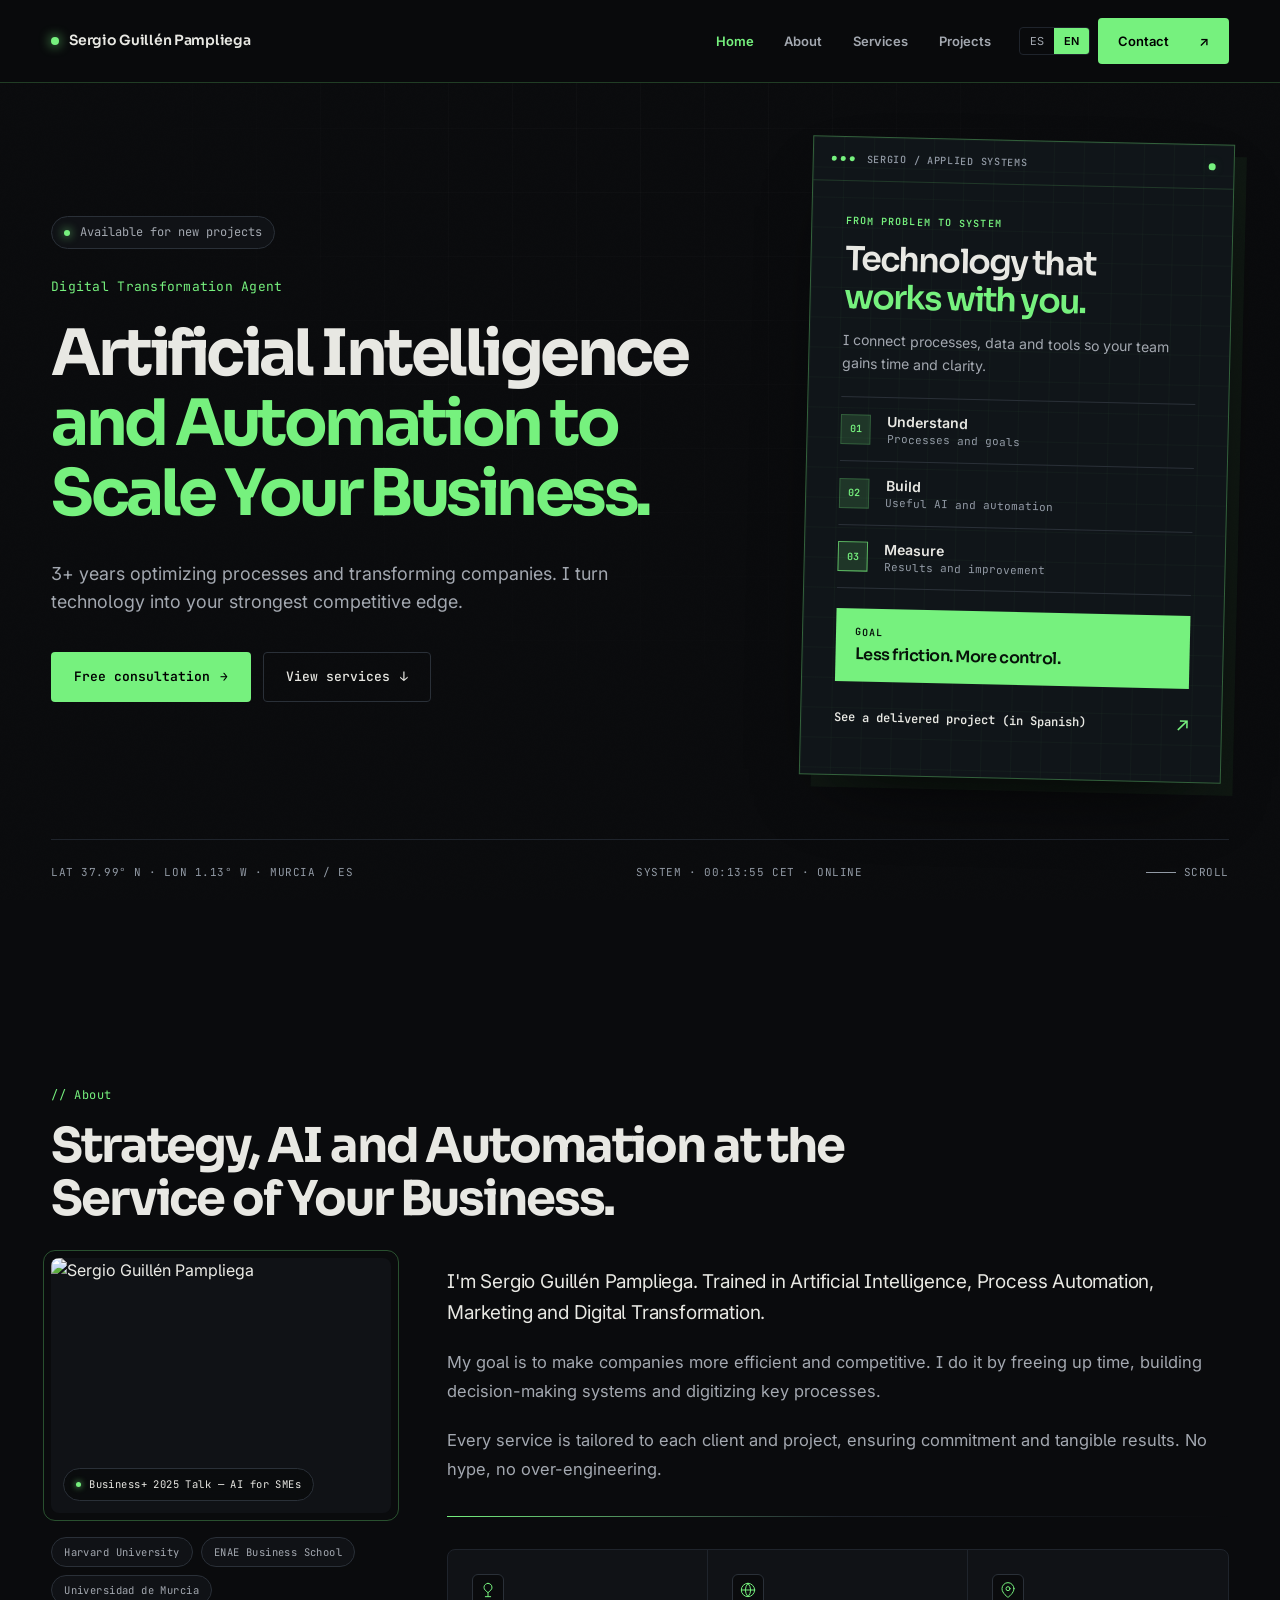
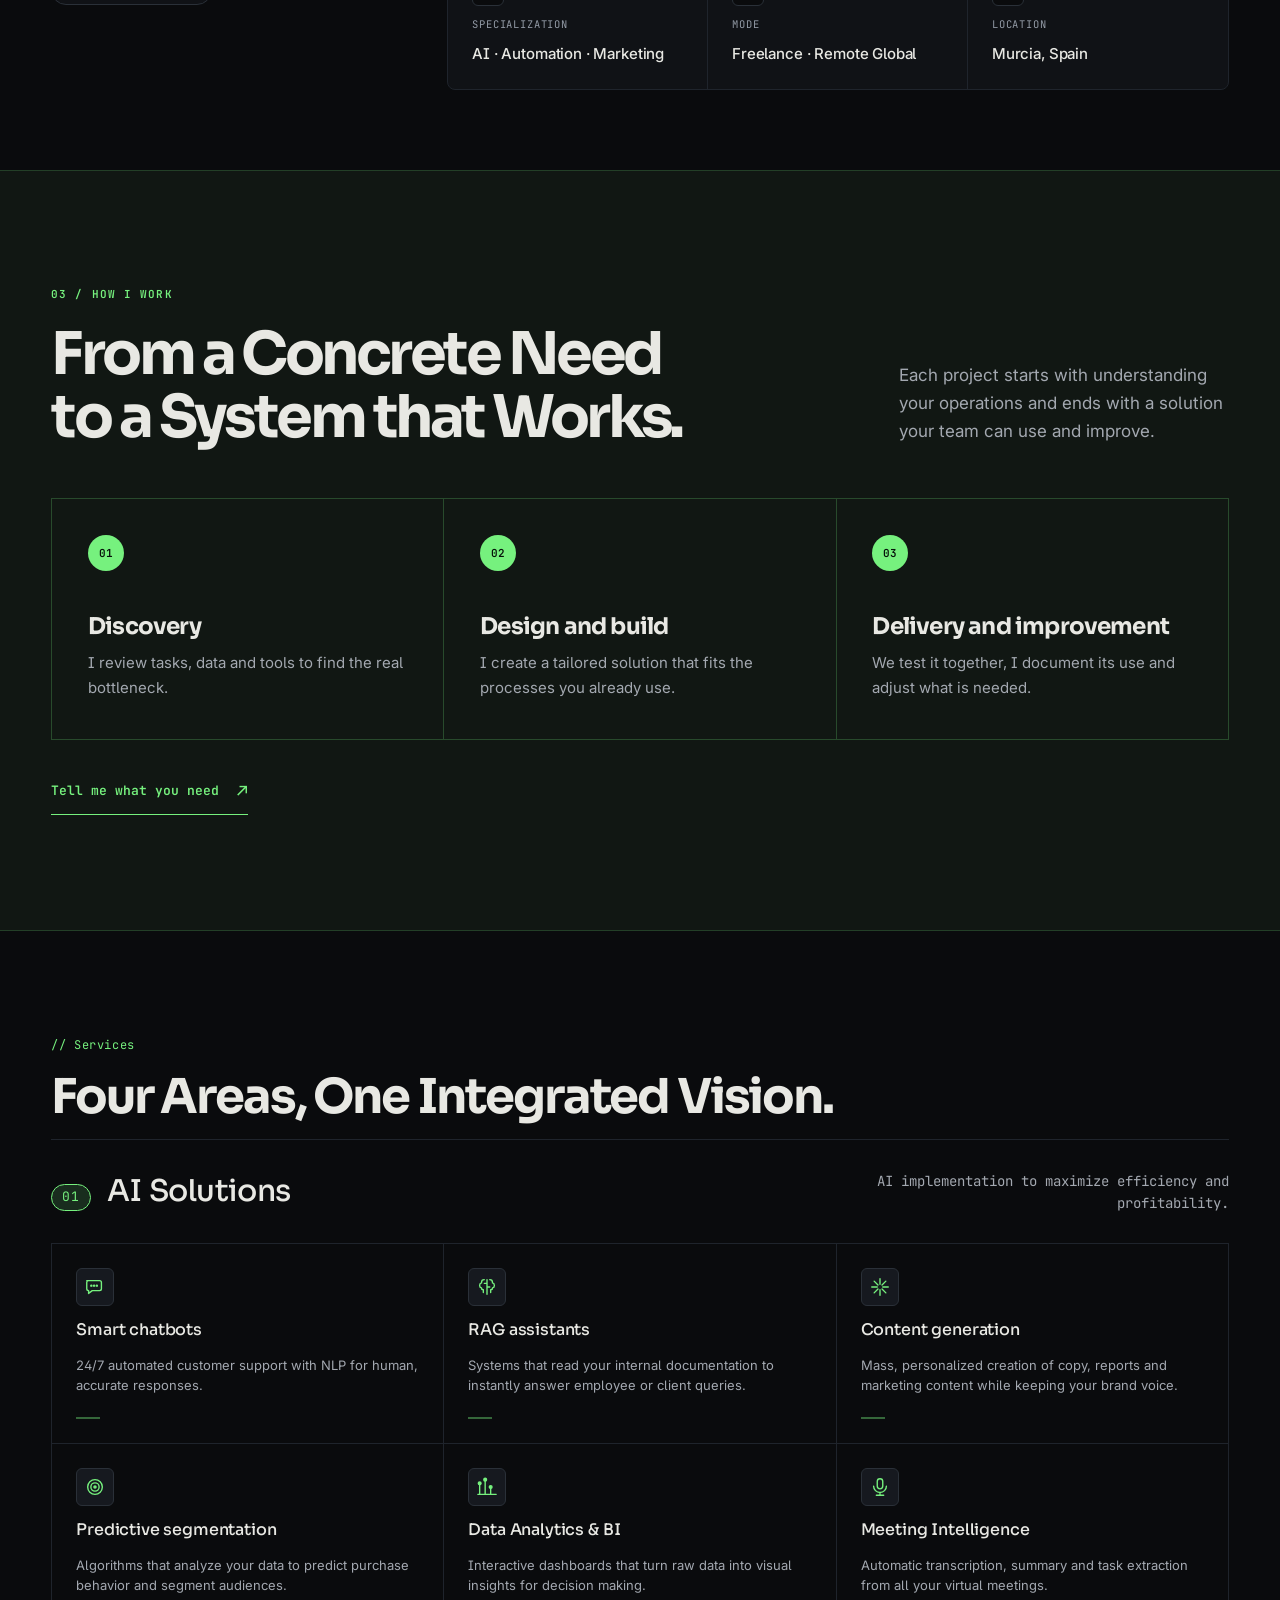
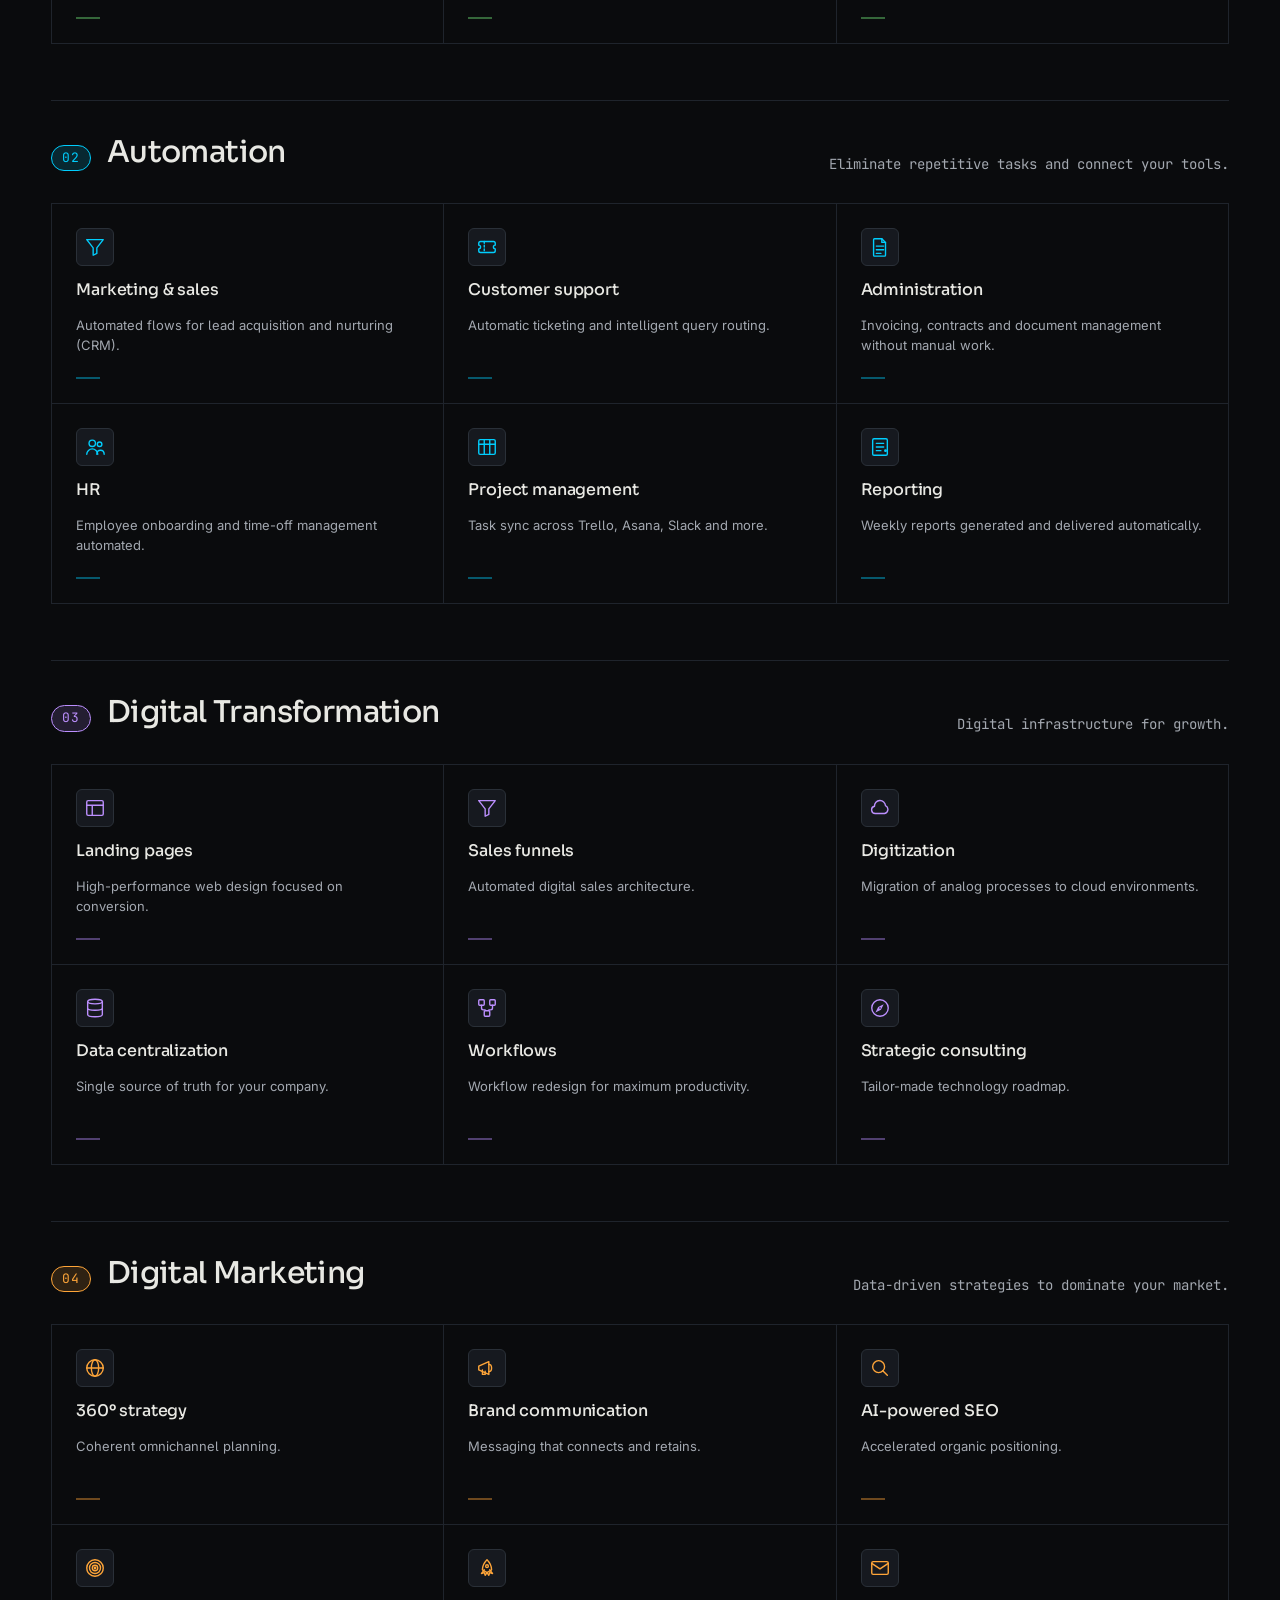
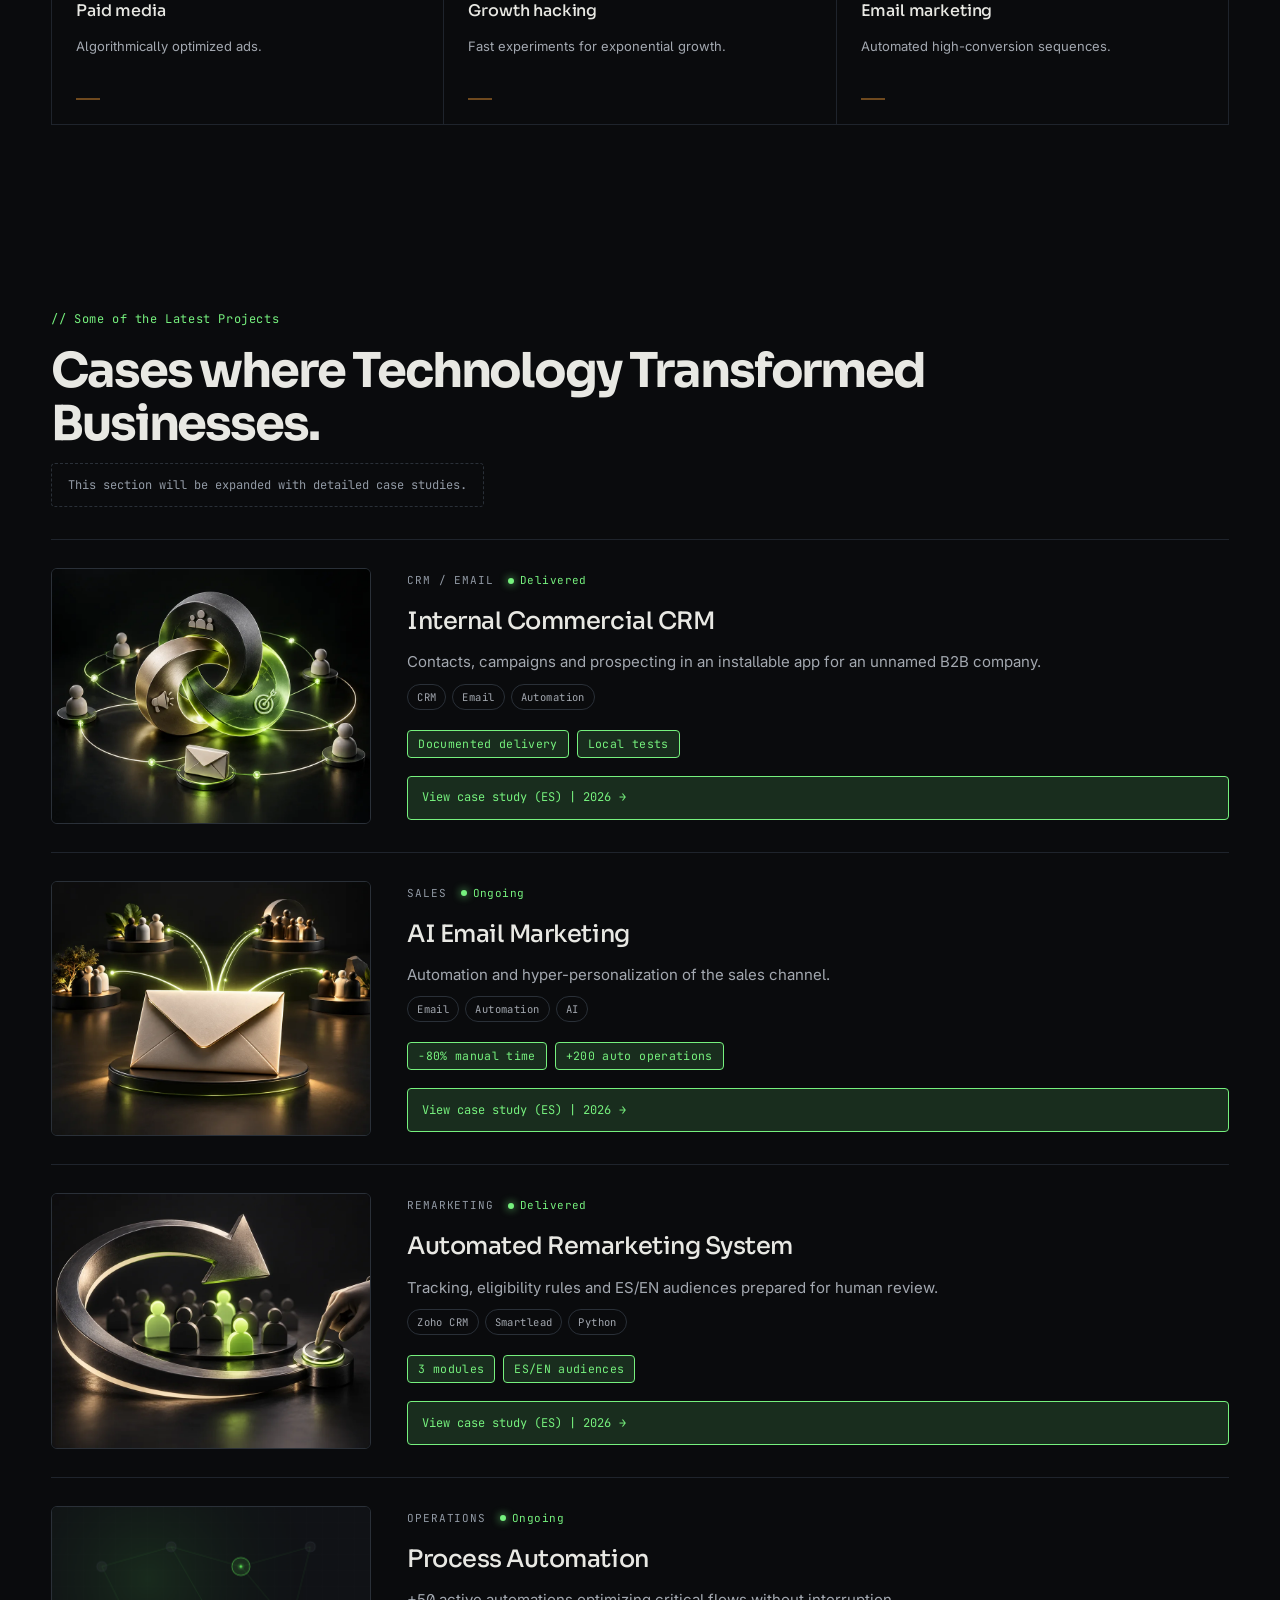
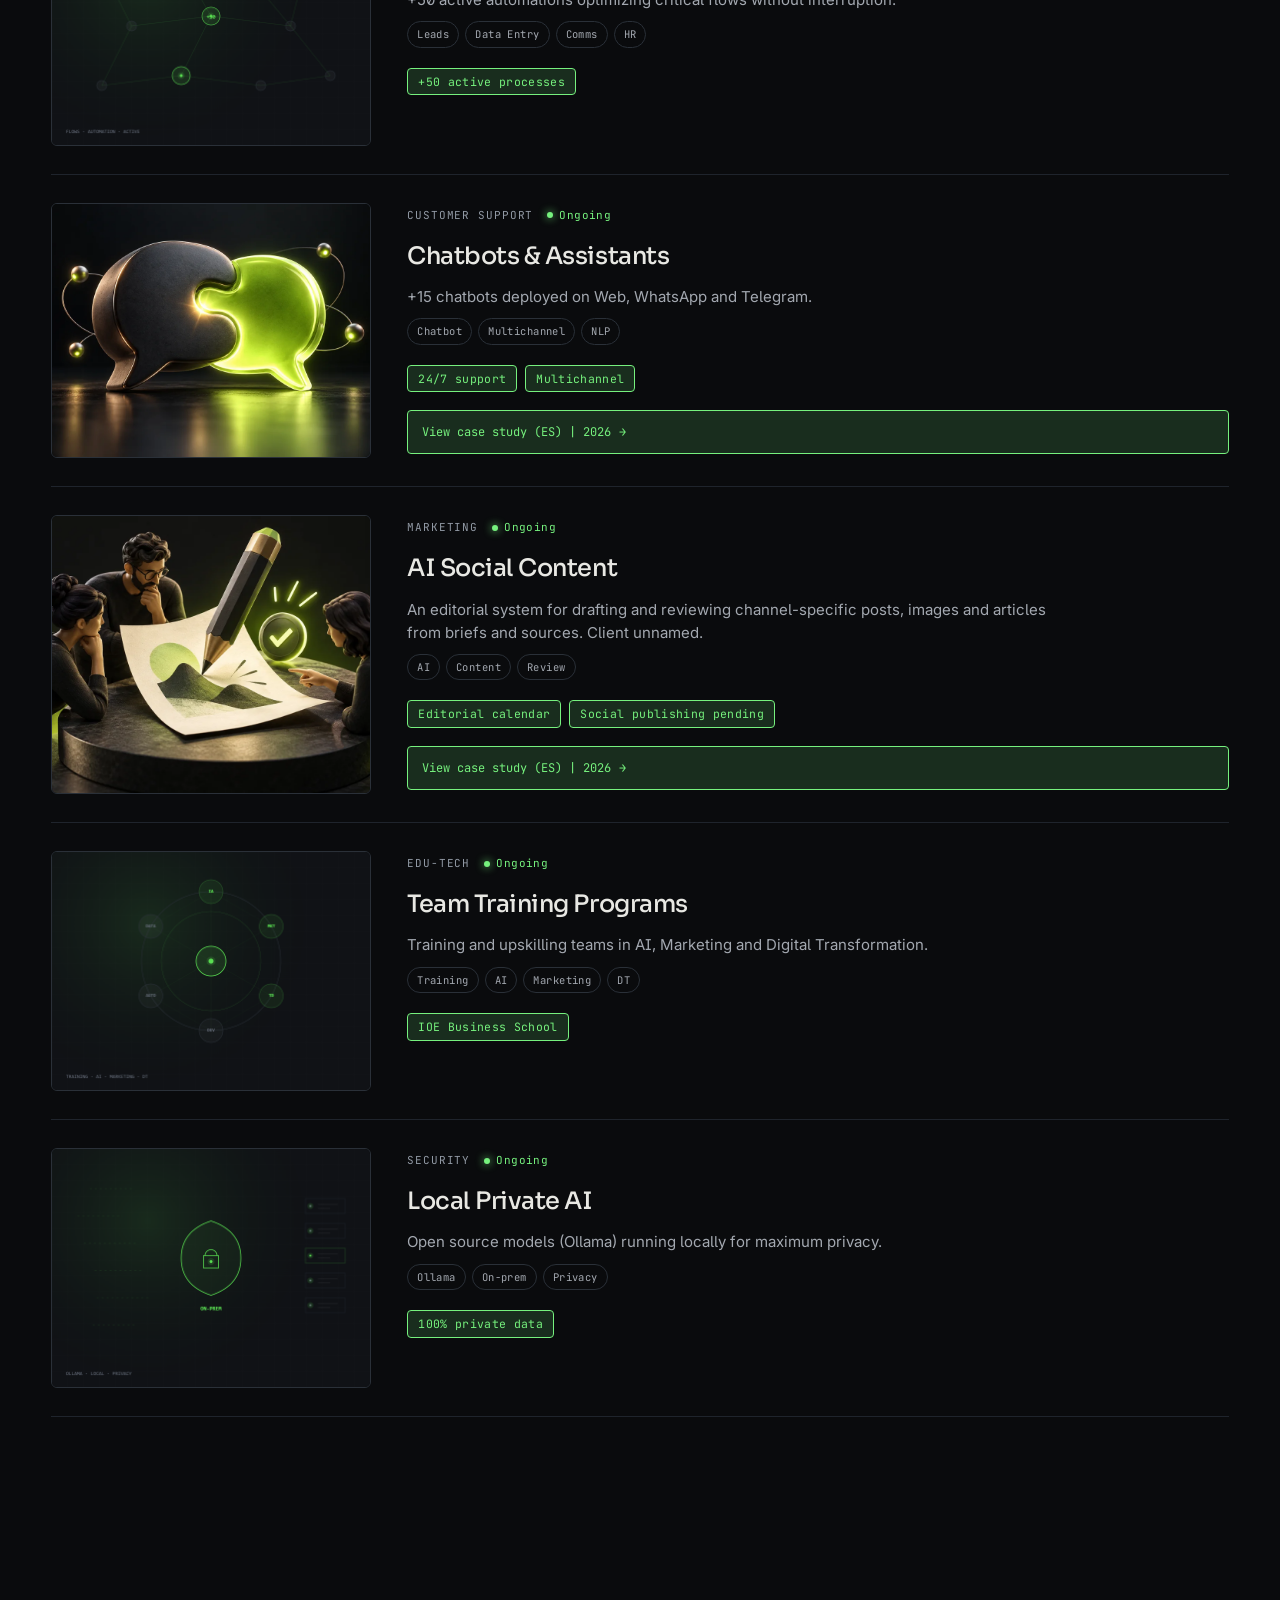
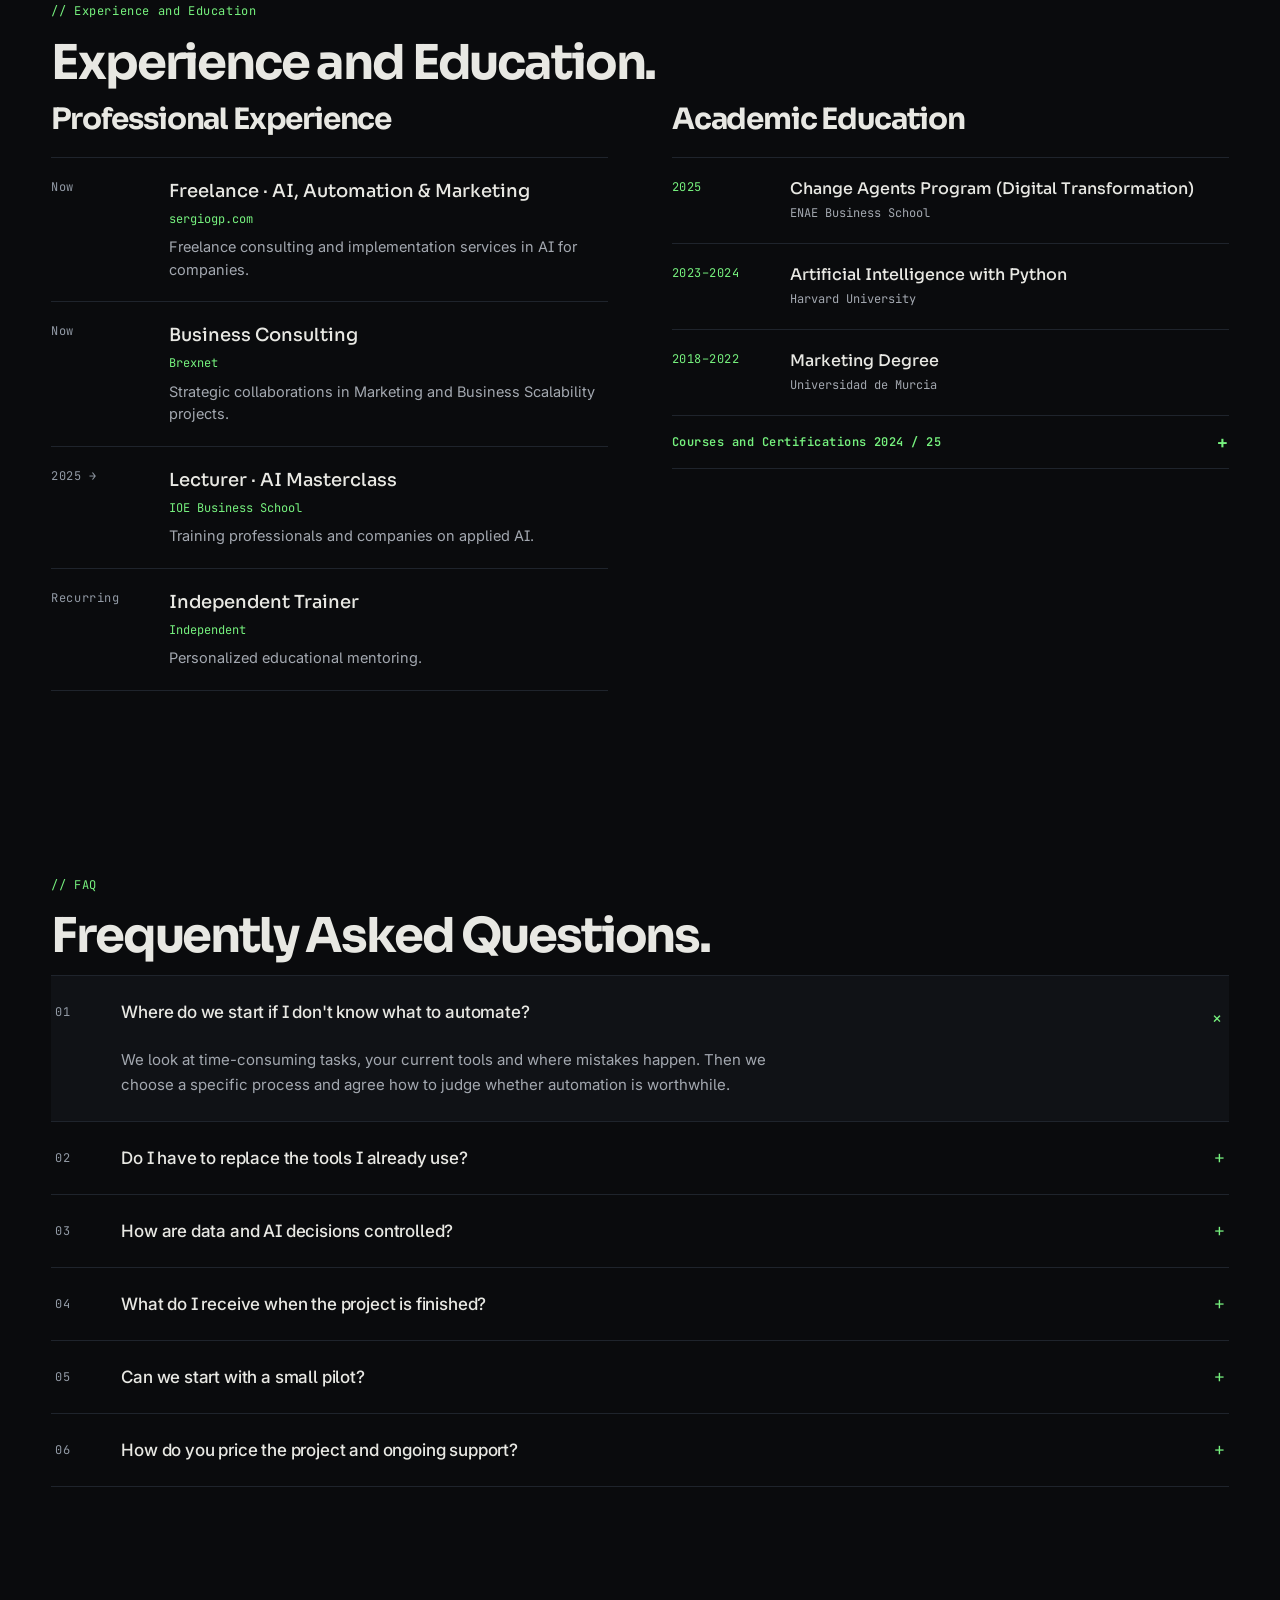
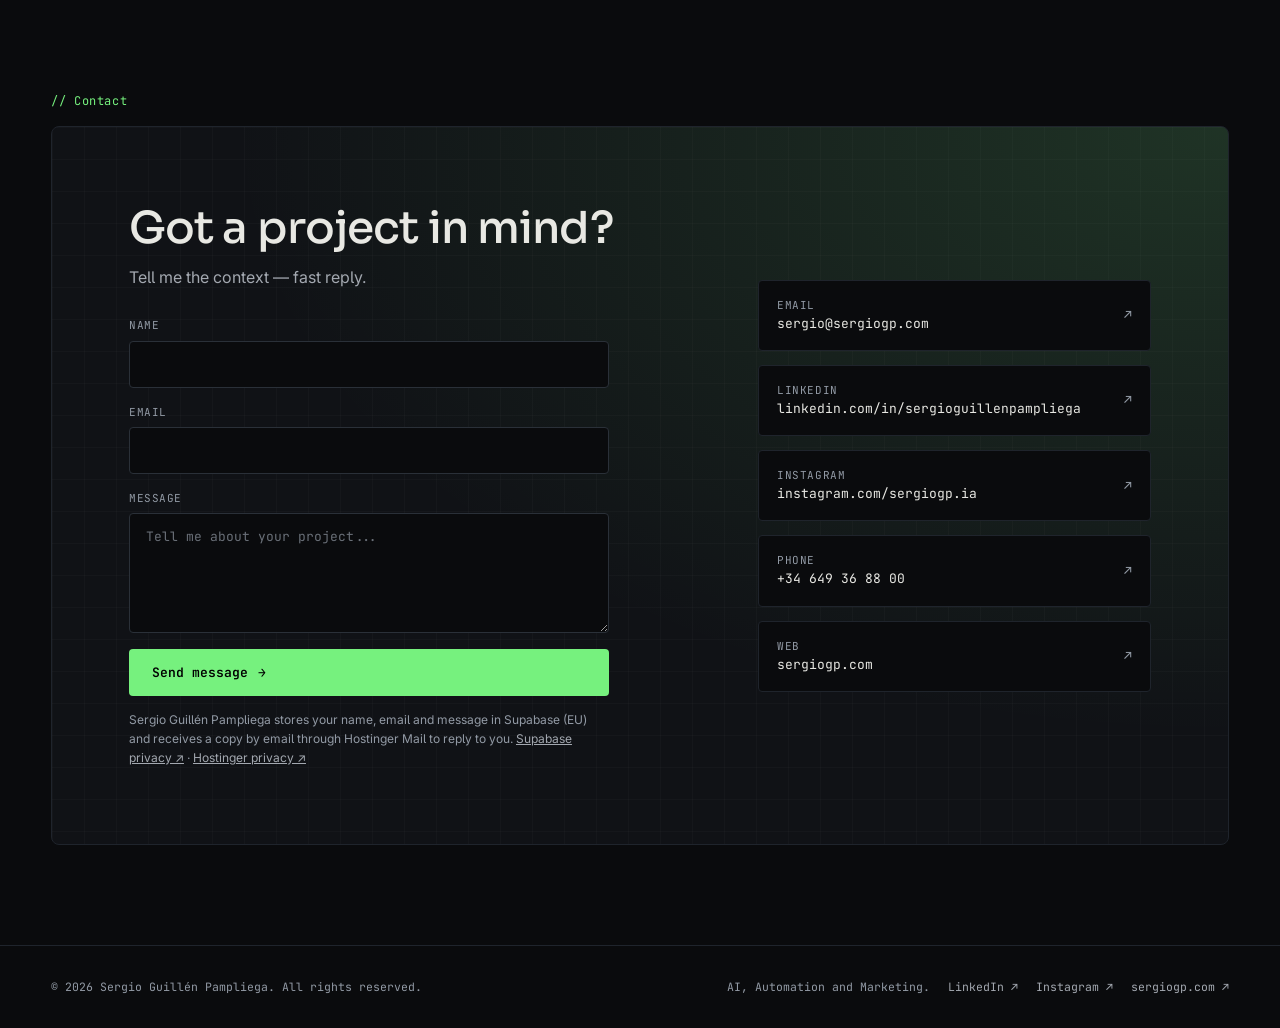
==== commit 5870de81: "Notify Sergio when a contact form is saved" ====
--- a/index.html
+++ b/index.html
@@ -274,7 +274,7 @@
           <p id="contact-form-status" class="contact-form-status" role="status" aria-live="polite" aria-atomic="true" hidden></p>
         </form>
         <noscript><style>#contact-form,.contact-form-note{display:none}</style><p class="contact-form-status">Escríbeme directamente a <a href="mailto:sergio@sergiogp.com">sergio@sergiogp.com</a> para contarme tu proyecto.</p></noscript>
-        <p class="contact-form-note"><span id="contact-form-note">Sergio Guillén Pampliega guarda tu nombre, email y mensaje en Supabase (UE) para responder a tu consulta.</span> <a id="contact-privacy-link" href="https://supabase.com/privacy" target="_blank" rel="noopener">Privacidad de Supabase ↗</a></p>
+        <p class="contact-form-note"><span id="contact-form-note">Sergio Guillén Pampliega guarda tu nombre, email y mensaje en Supabase (UE) y recibe una copia por correo mediante Hostinger Mail para responderte.</span> <a id="contact-privacy-link" href="https://supabase.com/privacy" target="_blank" rel="noopener">Privacidad de Supabase ↗</a> · <a id="contact-mail-privacy-link" href="https://www.hostinger.com/legal/privacy-policy" target="_blank" rel="noopener">Privacidad de Hostinger ↗</a></p>
       </div>
       <div class="contact-info" id="contact-info"><!-- STATIC:contact-info:START --><a href="mailto:sergio@sergiogp.com" target="_self" rel="noopener"><div><div class="label">EMAIL</div><div class="val">sergio@sergiogp.com</div></div><span class="arr">↗</span></a><a href="https://www.linkedin.com/in/sergioguillenpampliega" target="_blank" rel="noopener"><div><div class="label">LINKEDIN</div><div class="val">linkedin.com/in/sergioguillenpampliega</div></div><span class="arr">↗</span></a><a href="https://www.instagram.com/sergiogp.ia/" target="_blank" rel="noopener"><div><div class="label">INSTAGRAM</div><div class="val">instagram.com/sergiogp.ia</div></div><span class="arr">↗</span></a><a href="tel:+34649368800" target="_self" rel="noopener"><div><div class="label">TELÉFONO</div><div class="val">+34 649 36 88 00</div></div><span class="arr">↗</span></a><a href="https://sergiogp.com" target="_blank" rel="noopener"><div><div class="label">WEB</div><div class="val">sergiogp.com</div></div><span class="arr">↗</span></a><!-- STATIC:contact-info:END --></div>
     </div>
@@ -294,8 +294,8 @@
   </div>
 </footer>
 
-<script src="data.js?v=20261107-supabase"></script>
+<script src="data.js?v=20261107-notifications"></script>
 <script src="icons.js"></script>
-<script src="app.js?v=20261107-supabase"></script>
+<script src="app.js?v=20261107-notifications"></script>
 </body>
 </html>
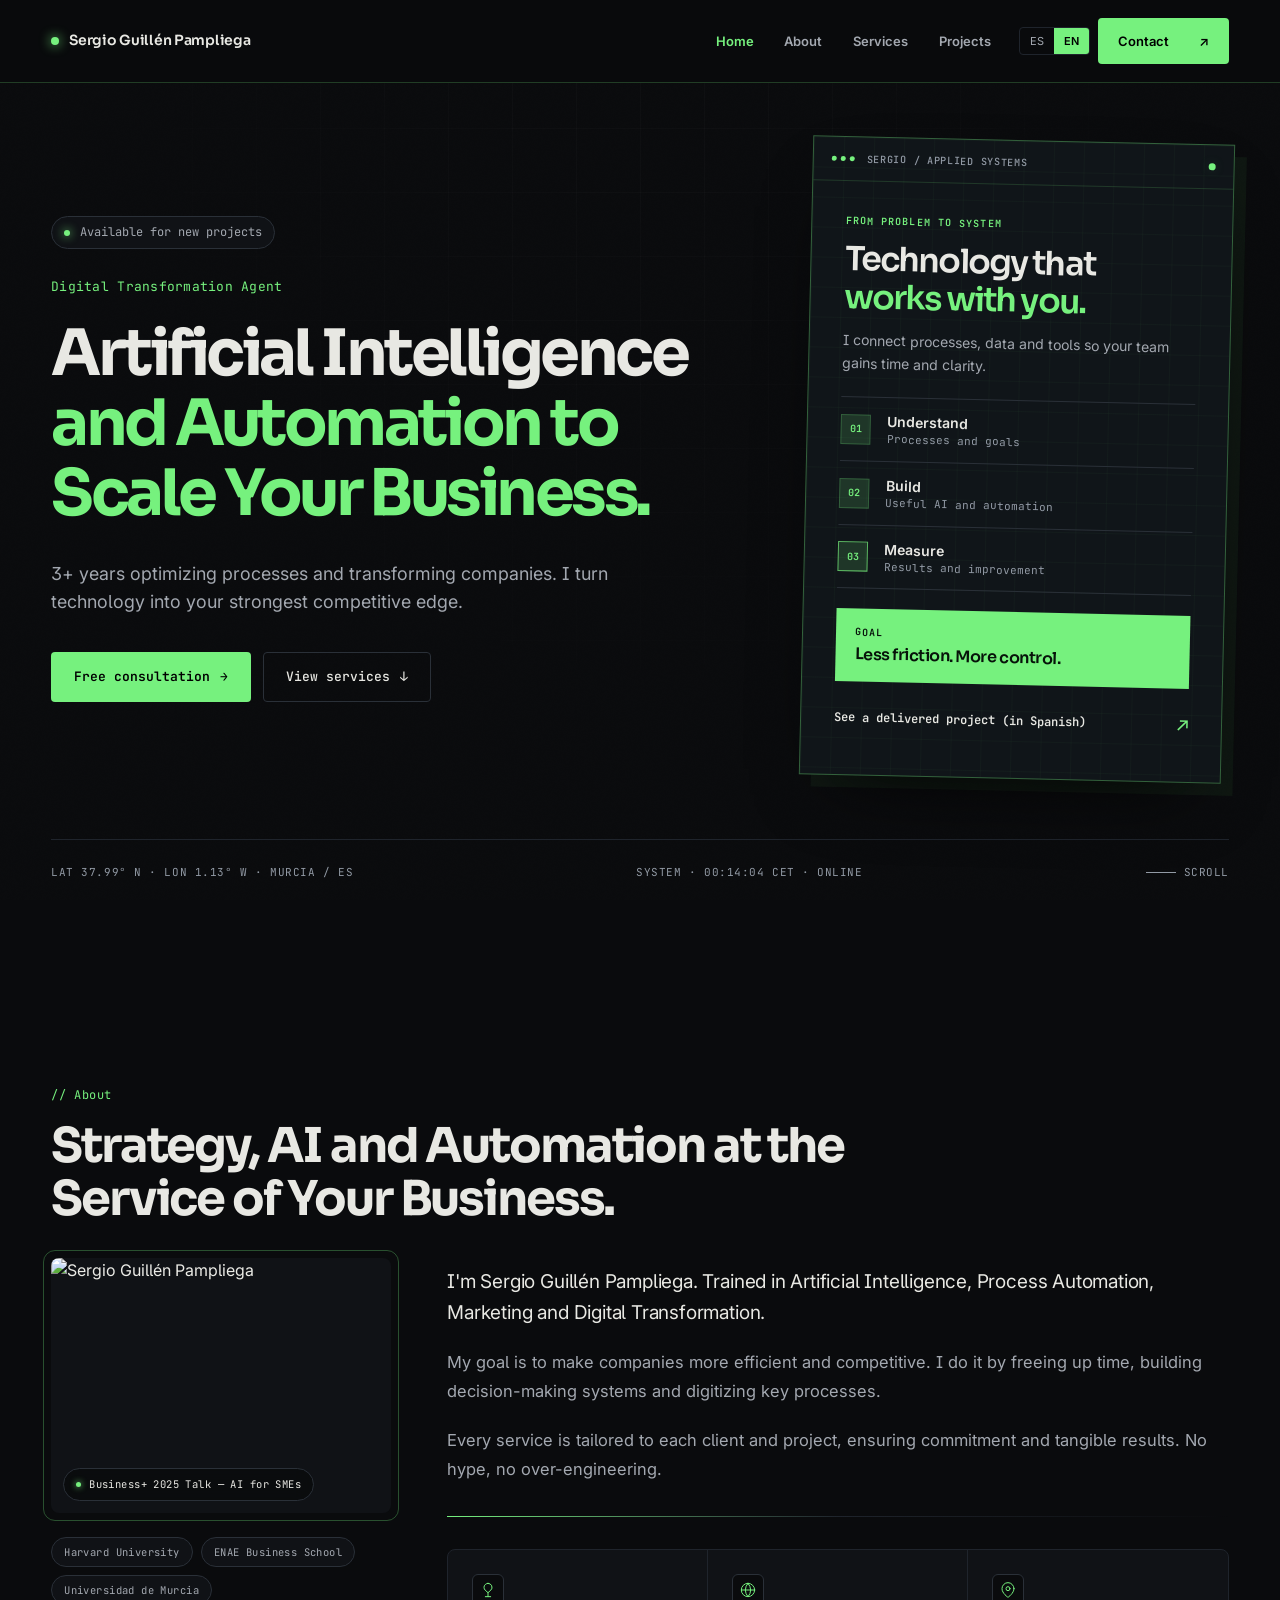
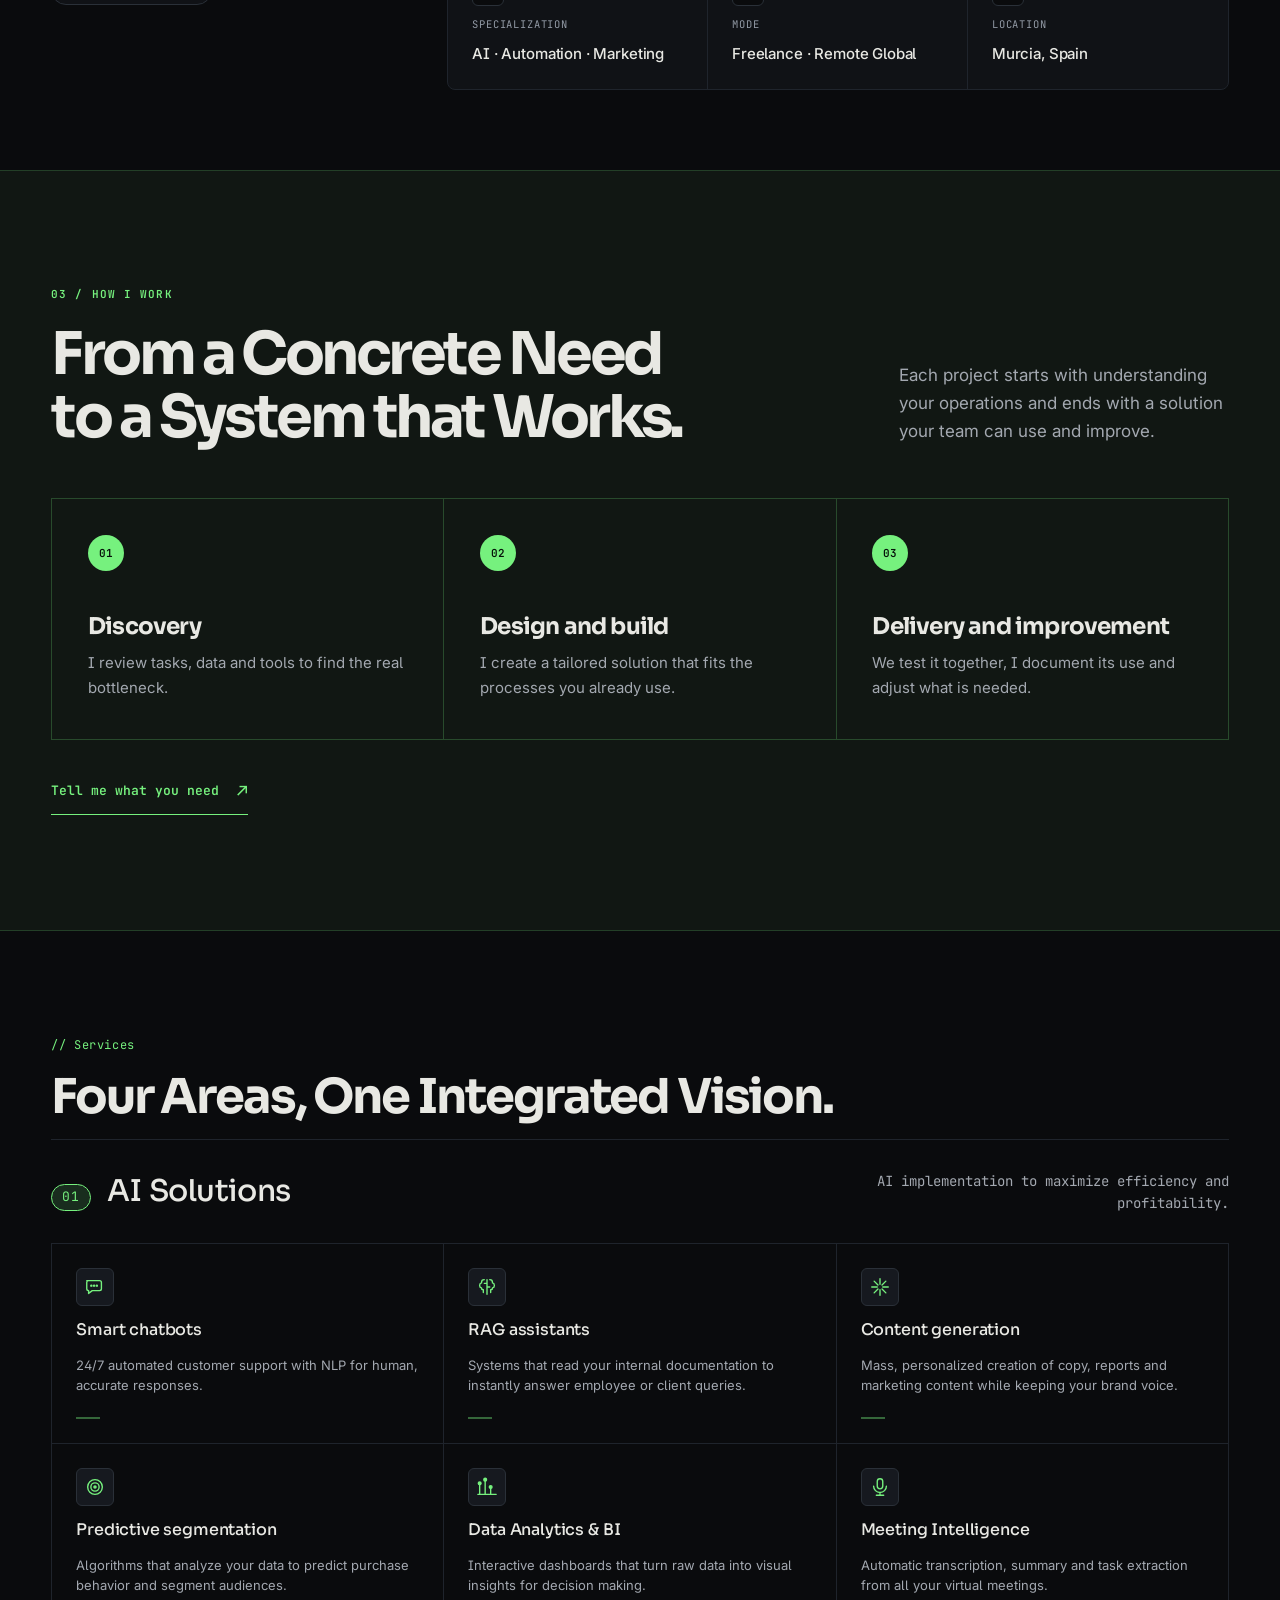
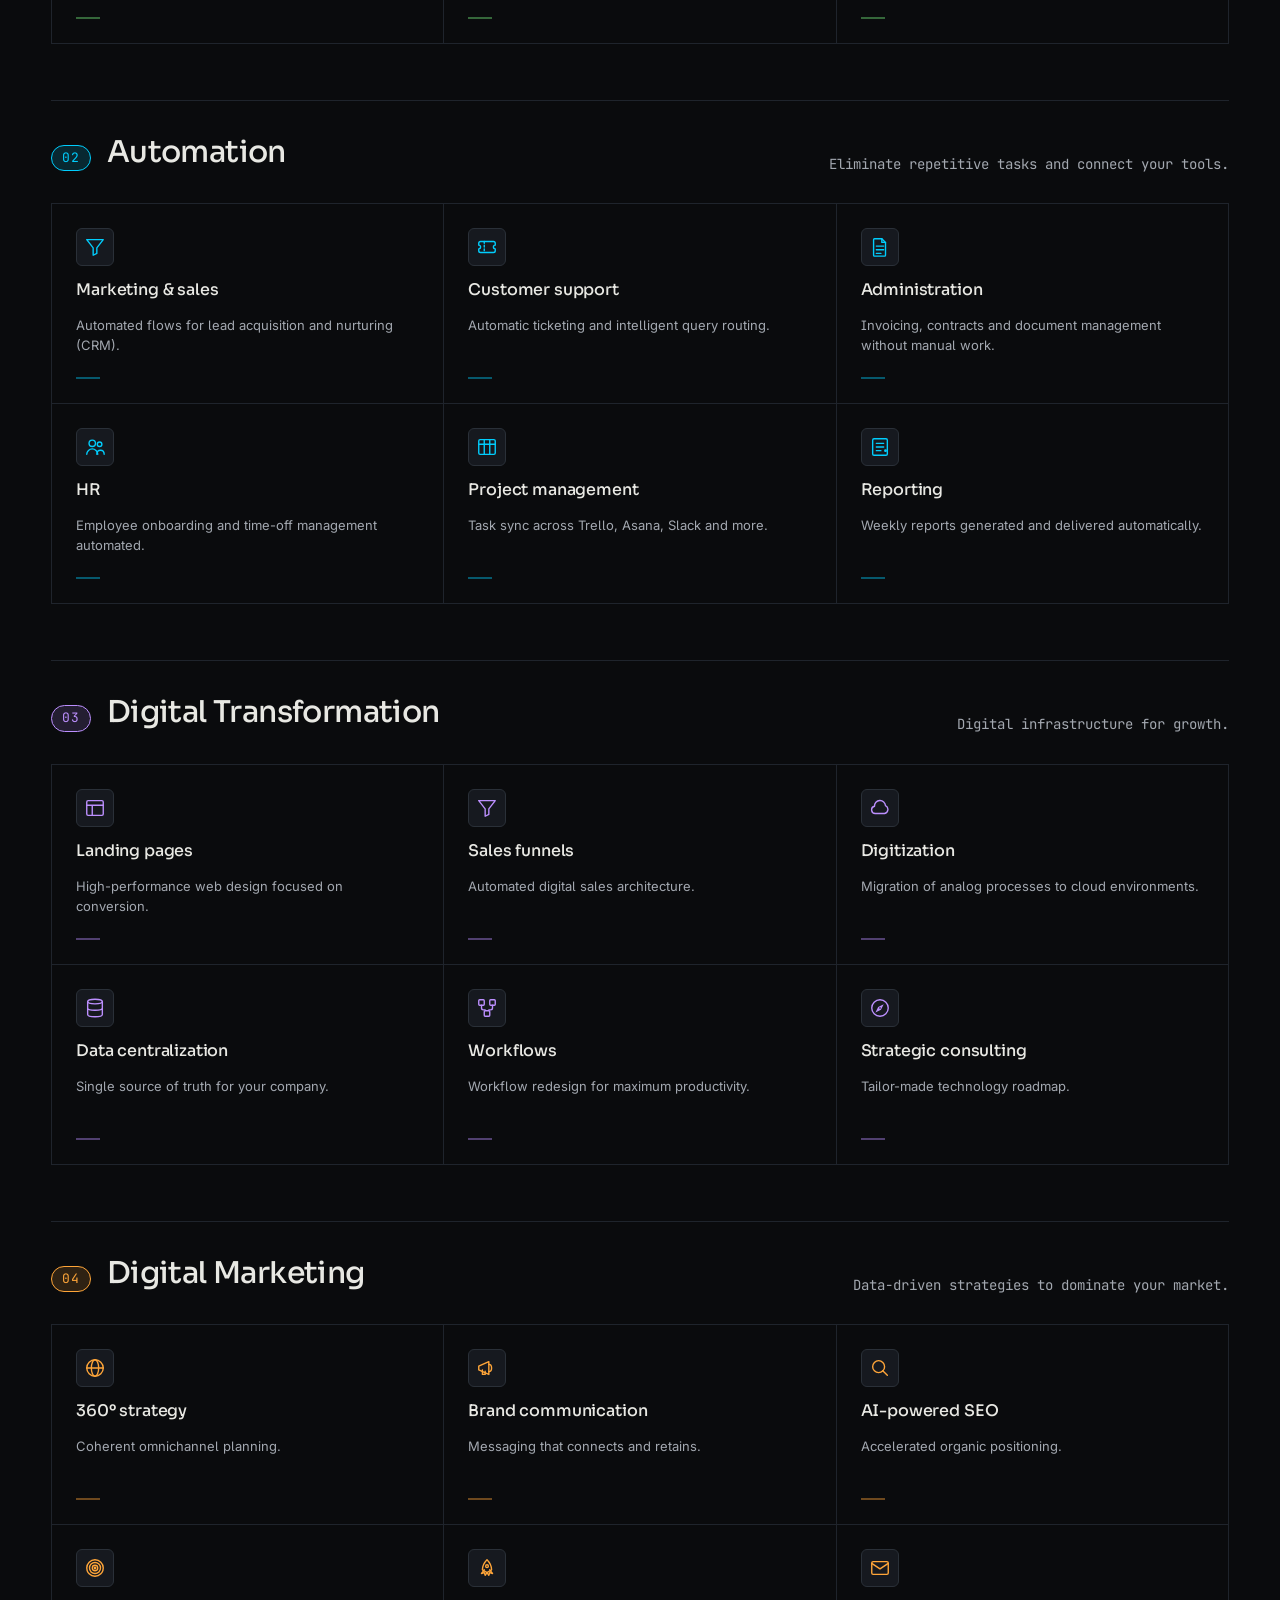
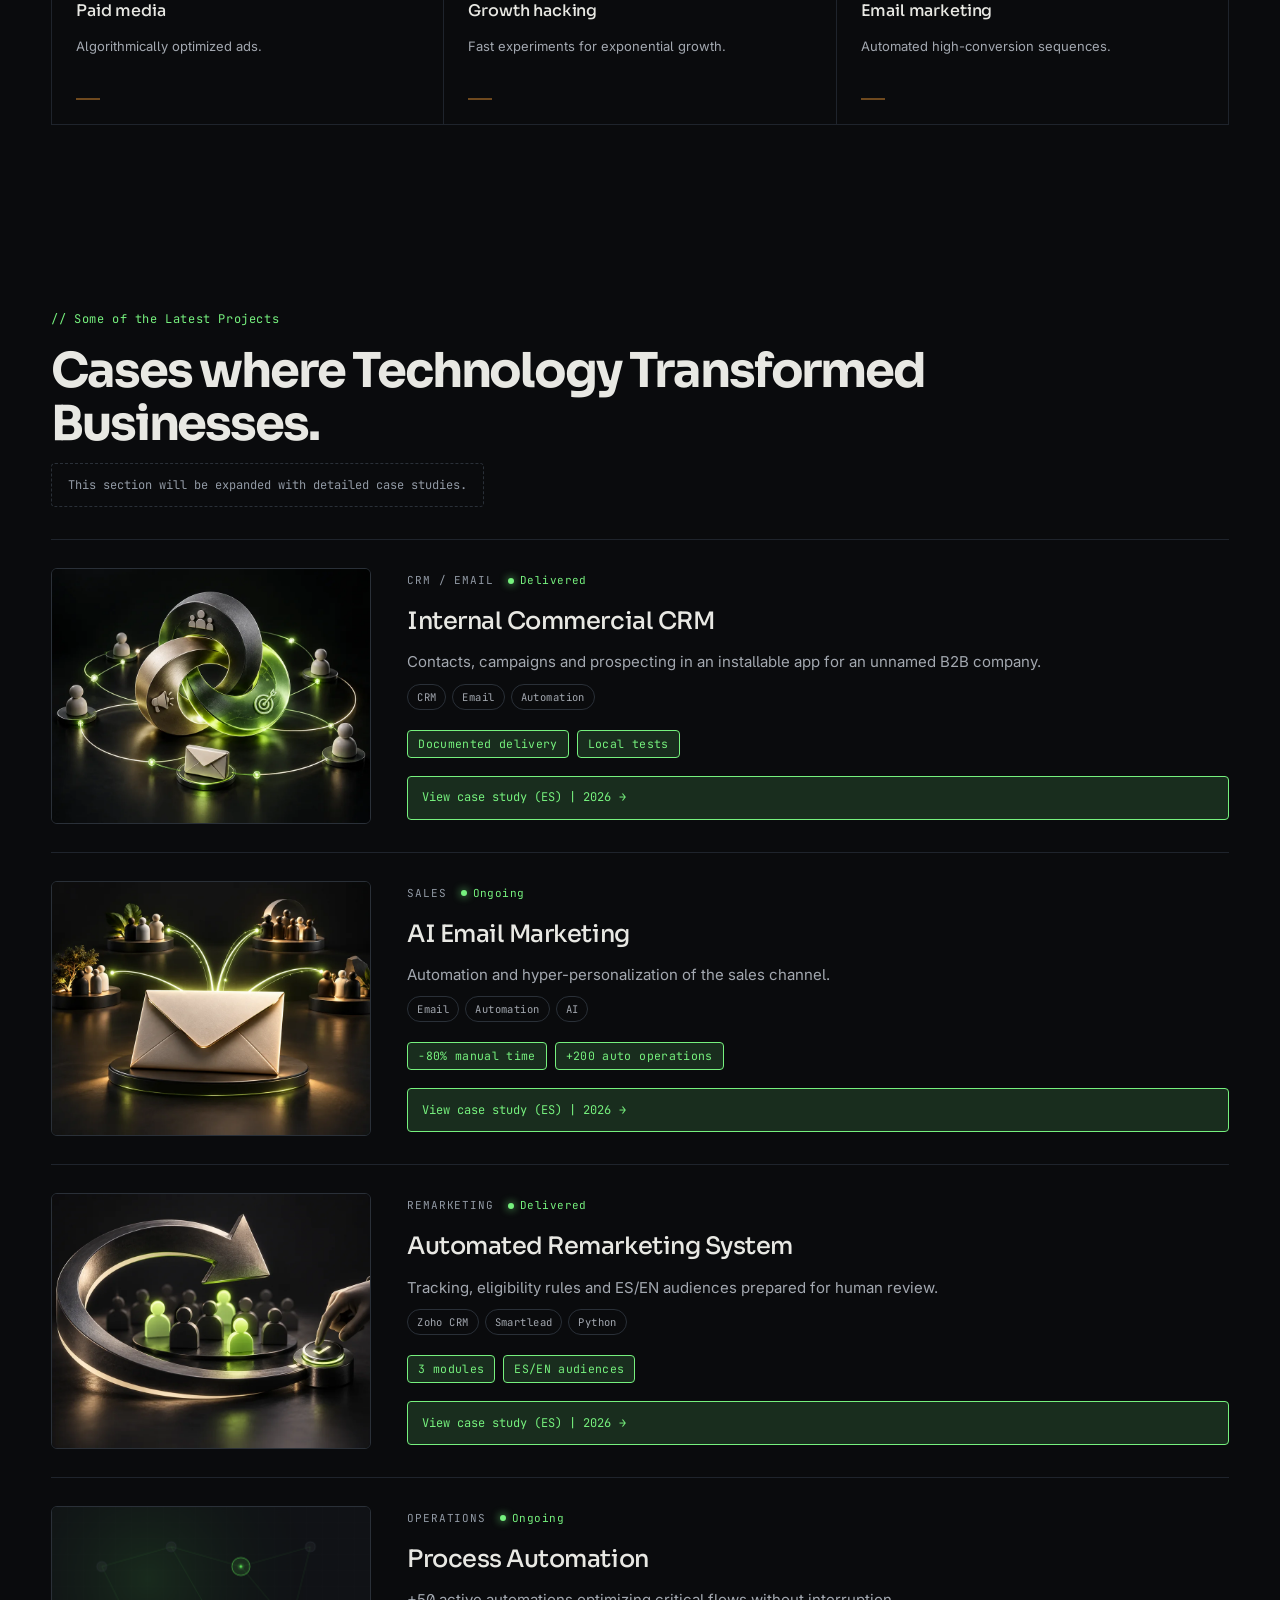
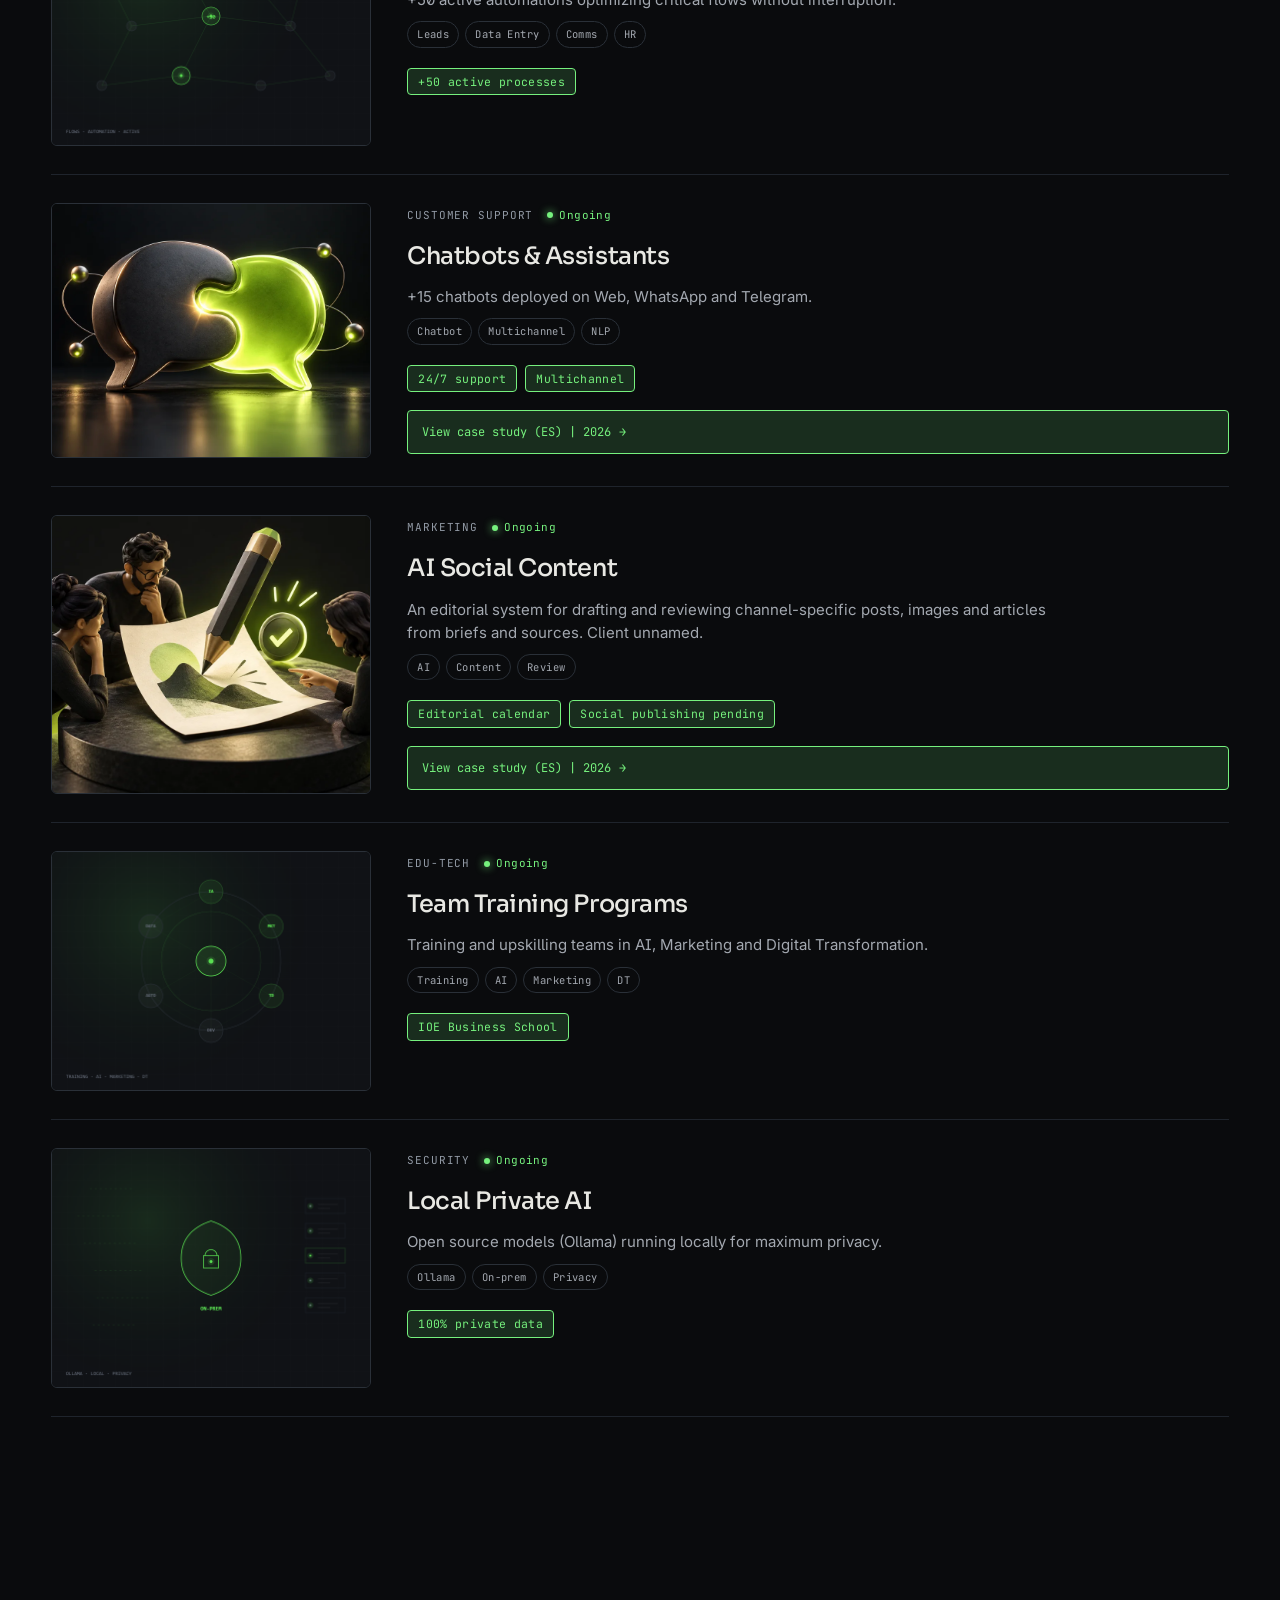
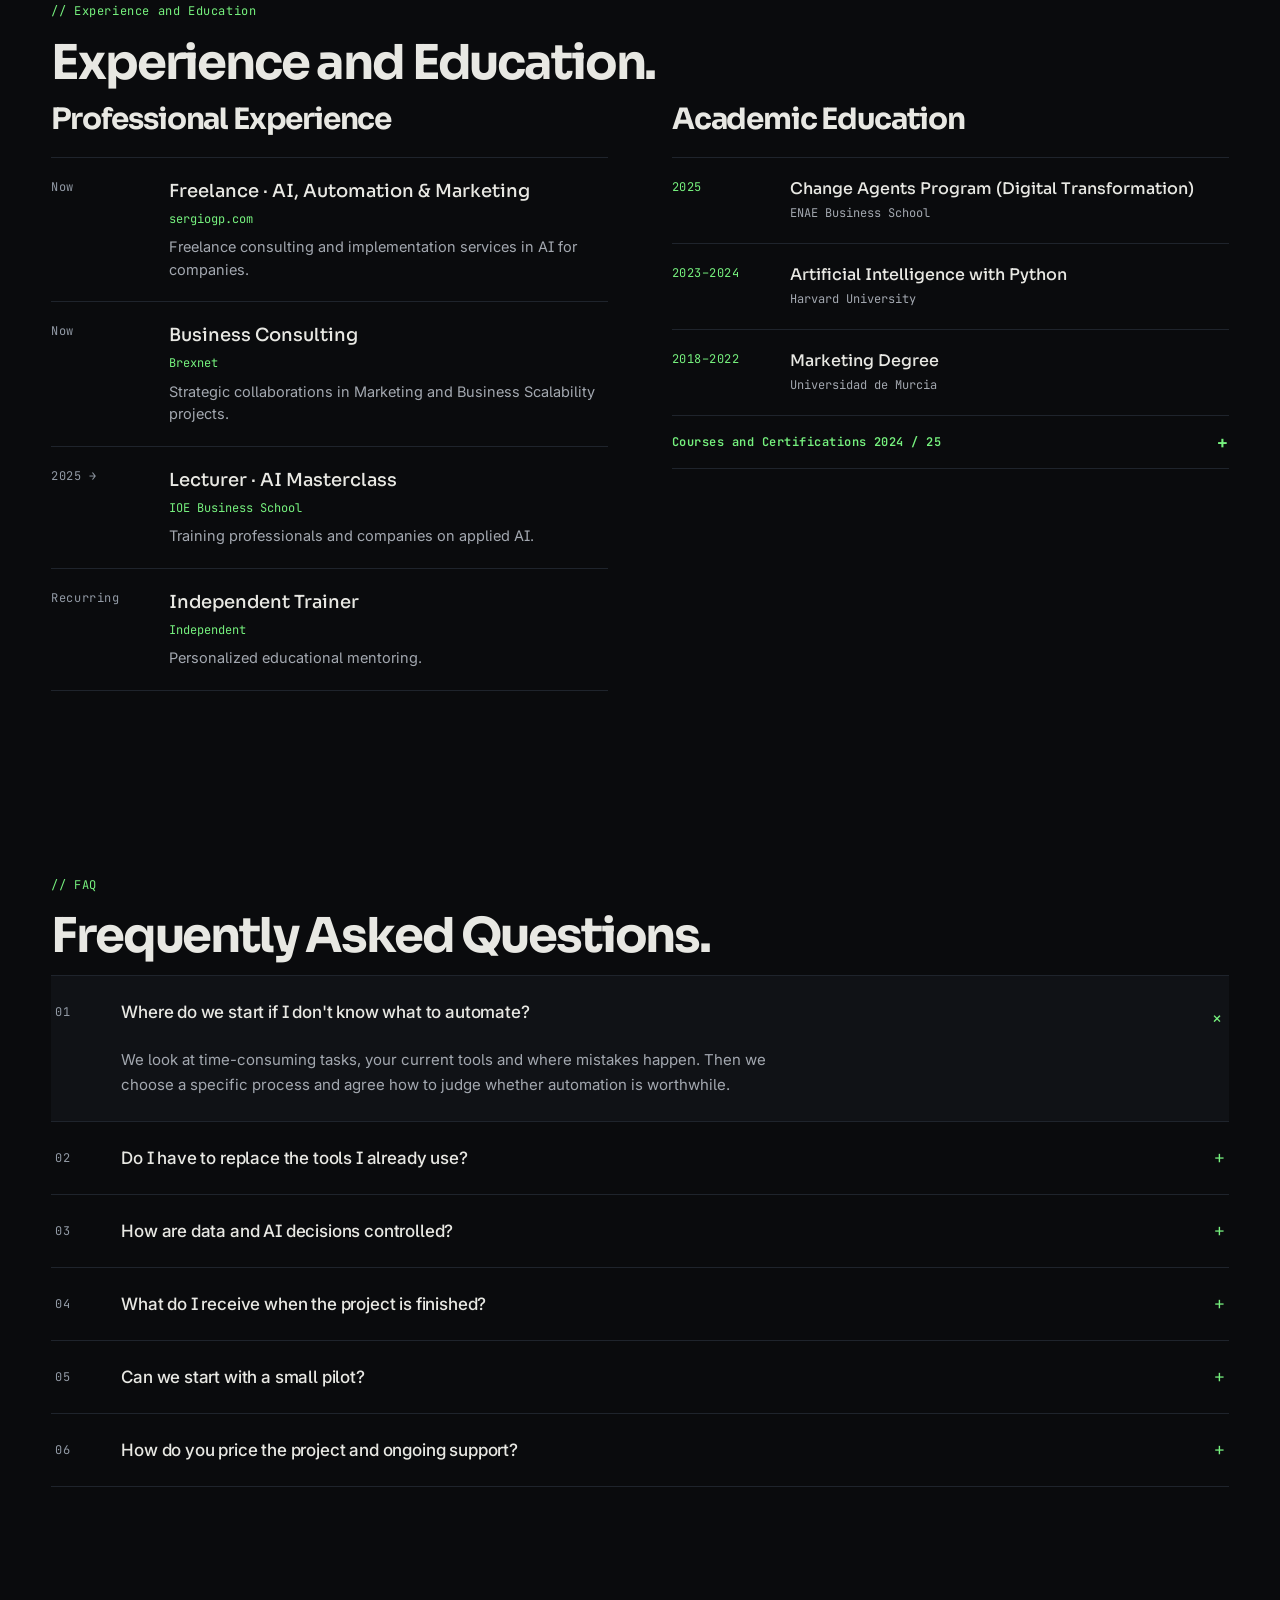
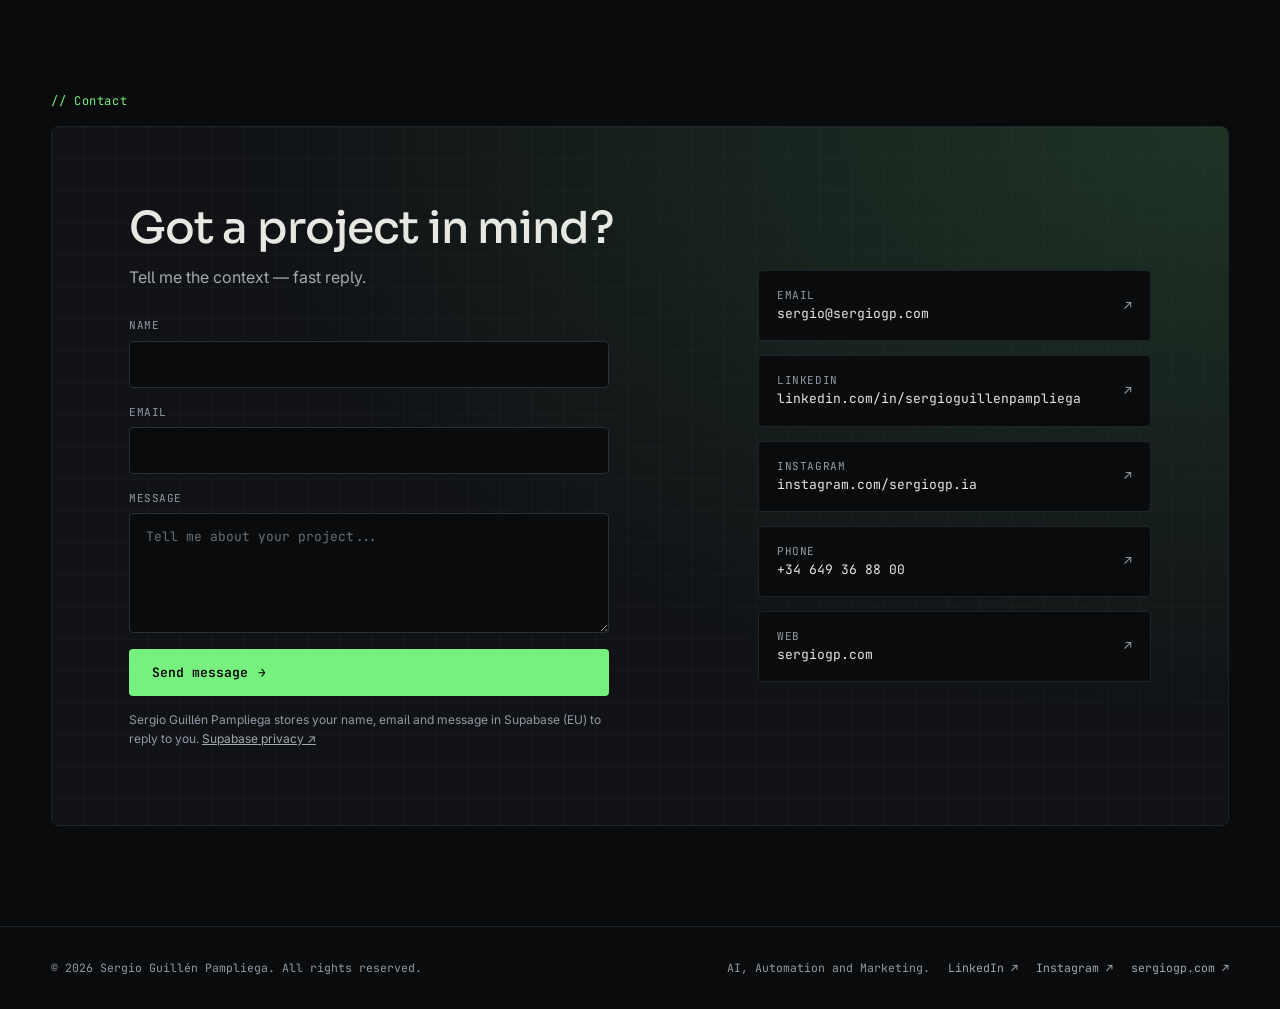
==== commit a7b4f6b0: "Decouple personal form alerts from agency" ====
--- a/index.html
+++ b/index.html
@@ -28,7 +28,7 @@
 <link rel="preconnect" href="https://fonts.googleapis.com">
 <link rel="preconnect" href="https://fonts.gstatic.com" crossorigin>
 <link href="https://fonts.googleapis.com/css2?family=Inter:wght@400;500;600;700&family=JetBrains+Mono:wght@400;500;600&family=Sora:wght@600;700;800&display=swap" rel="stylesheet">
-<link rel="stylesheet" href="styles.css?v=20261107-supabase">
+<link rel="stylesheet" href="styles.css?v=20261107-contact-mobile">
 
 <script type="application/ld+json">
 {
@@ -274,7 +274,7 @@
           <p id="contact-form-status" class="contact-form-status" role="status" aria-live="polite" aria-atomic="true" hidden></p>
         </form>
         <noscript><style>#contact-form,.contact-form-note{display:none}</style><p class="contact-form-status">Escríbeme directamente a <a href="mailto:sergio@sergiogp.com">sergio@sergiogp.com</a> para contarme tu proyecto.</p></noscript>
-        <p class="contact-form-note"><span id="contact-form-note">Sergio Guillén Pampliega guarda tu nombre, email y mensaje en Supabase (UE) y recibe una copia por correo mediante Hostinger Mail para responderte.</span> <a id="contact-privacy-link" href="https://supabase.com/privacy" target="_blank" rel="noopener">Privacidad de Supabase ↗</a> · <a id="contact-mail-privacy-link" href="https://www.hostinger.com/legal/privacy-policy" target="_blank" rel="noopener">Privacidad de Hostinger ↗</a></p>
+        <p class="contact-form-note"><span id="contact-form-note">Sergio Guillén Pampliega guarda tu nombre, email y mensaje en Supabase (UE) para responderte.</span> <a id="contact-privacy-link" href="https://supabase.com/privacy" target="_blank" rel="noopener">Privacidad de Supabase ↗</a></p>
       </div>
       <div class="contact-info" id="contact-info"><!-- STATIC:contact-info:START --><a href="mailto:sergio@sergiogp.com" target="_self" rel="noopener"><div><div class="label">EMAIL</div><div class="val">sergio@sergiogp.com</div></div><span class="arr">↗</span></a><a href="https://www.linkedin.com/in/sergioguillenpampliega" target="_blank" rel="noopener"><div><div class="label">LINKEDIN</div><div class="val">linkedin.com/in/sergioguillenpampliega</div></div><span class="arr">↗</span></a><a href="https://www.instagram.com/sergiogp.ia/" target="_blank" rel="noopener"><div><div class="label">INSTAGRAM</div><div class="val">instagram.com/sergiogp.ia</div></div><span class="arr">↗</span></a><a href="tel:+34649368800" target="_self" rel="noopener"><div><div class="label">TELÉFONO</div><div class="val">+34 649 36 88 00</div></div><span class="arr">↗</span></a><a href="https://sergiogp.com" target="_blank" rel="noopener"><div><div class="label">WEB</div><div class="val">sergiogp.com</div></div><span class="arr">↗</span></a><!-- STATIC:contact-info:END --></div>
     </div>
@@ -294,8 +294,8 @@
   </div>
 </footer>
 
-<script src="data.js?v=20261107-notifications"></script>
+<script src="data.js?v=20261107-personal"></script>
 <script src="icons.js"></script>
-<script src="app.js?v=20261107-notifications"></script>
+<script src="app.js?v=20261107-personal"></script>
 </body>
 </html>
--- a/styles.css
+++ b/styles.css
@@ -1516,7 +1516,9 @@
   .faq-a { padding-left: 52px; }
 
   /* Contact */
-  .contact-card { grid-template-columns: 1fr; }
+  .contact-card { grid-template-columns: minmax(0, 1fr); }
+  .contact-card > * { min-width: 0; }
+  .contact-info .val { overflow-wrap: anywhere; }
 
   /* Footer */
   footer { flex-direction: column; align-items: flex-start; gap: 12px; }
